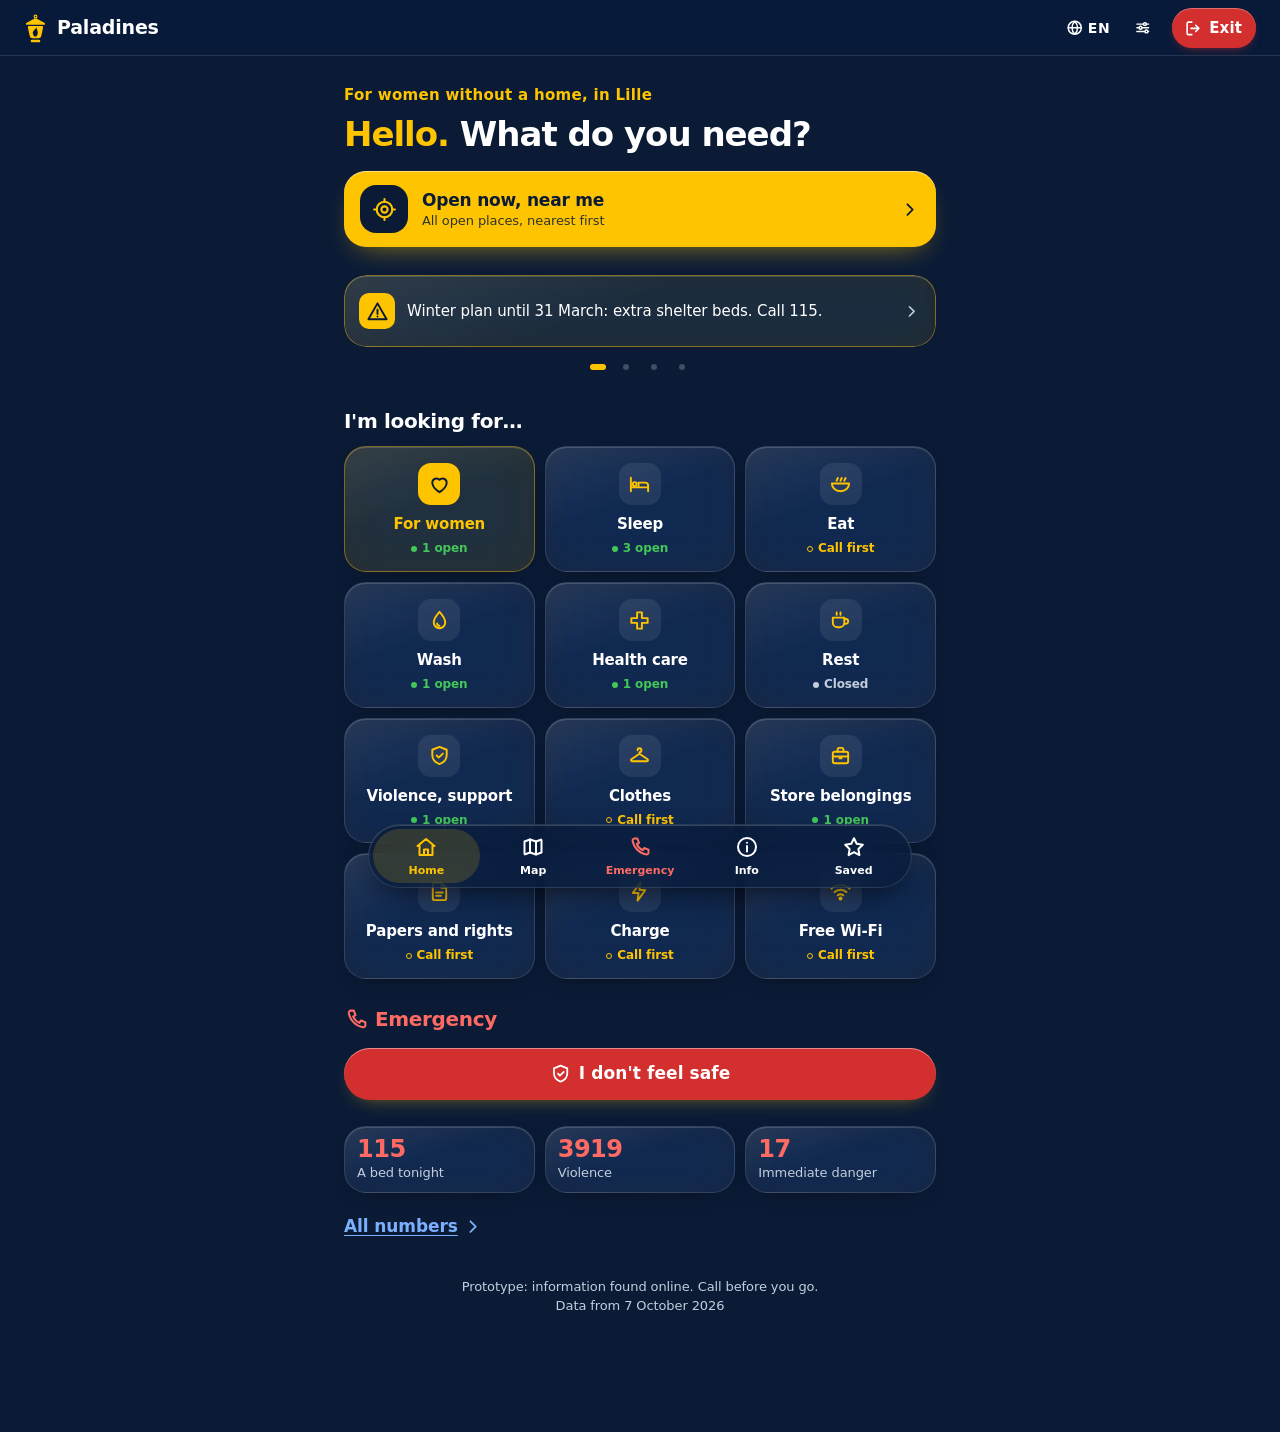
==== index.html @ 2fe562fd "v25 : Mon carnet, lecture facile, guide pour les professionnelles - #carnet (depuis « Gardés ») : re" ====
<!doctype html>
<html lang="fr" dir="ltr" data-theme="paladines">
<head>
<meta charset="utf-8">
<meta name="viewport" content="width=device-width, initial-scale=1, viewport-fit=cover">
<title>Paladines</title>
<meta name="description" content="Pour les femmes à la rue à Lille : trouver un lieu pour dormir, manger, se laver, se soigner ou être aidée.">
<meta name="referrer" content="no-referrer">
<meta name="theme-color" content="#0b1b36">
<link rel="manifest" href="manifest.webmanifest">
<link rel="icon" href="icons/icon.svg" type="image/svg+xml">
<link rel="apple-touch-icon" href="icons/icon-180.png">
<meta name="mobile-web-app-capable" content="yes">
<meta name="apple-mobile-web-app-capable" content="yes">
<meta name="apple-mobile-web-app-title" content="Paladines">
<meta name="apple-mobile-web-app-status-bar-style" content="black-translucent">
<link rel="stylesheet" href="vendor/leaflet/leaflet.css">
<link rel="stylesheet" href="css/style.css">
<link rel="stylesheet" href="css/theme.css">
<link rel="stylesheet" href="css/verre.css">
</head>
<body>

<!-- Pictogrammes (dessinés pour l'appli, trait de 2 px sur une grille de 24) -->
<svg xmlns="http://www.w3.org/2000/svg" class="sprite" aria-hidden="true">
  <defs>
    <symbol id="i-lit" viewBox="0 0 24 24"><path d="M3 5v14M3 15h18M21 19v-6a3 3 0 0 0-3-3h-7v5"/><circle cx="7" cy="11.5" r="2"/></symbol>
    <symbol id="i-bol" viewBox="0 0 24 24"><path d="M3 11h18a9 8 0 0 1-18 0Z"/><path d="M8 8c0-1.2 1.2-1.6 1.2-2.8M12 8c0-1.2 1.2-1.6 1.2-2.8M16 8c0-1.2 1.2-1.6 1.2-2.8"/></symbol>
    <symbol id="i-wc" viewBox="0 0 24 24"><path d="M7 3.5v.01M17 3.5v.01M5 8h4l-.5 7h-3zM7 15v5M15 8h4l1.5 7h-7zM16 15v5M18 15v5"/></symbol>
    <symbol id="i-goutte" viewBox="0 0 24 24"><path d="M12 3s-6 6.6-6 11a6 6 0 0 0 12 0c0-4.4-6-11-6-11Z"/><path d="M9.5 15a2.5 2.5 0 0 0 2.5 2.5"/></symbol>
    <symbol id="i-croix" viewBox="0 0 24 24"><path d="M9.5 3.5h5v6h6v5h-6v6h-5v-6h-6v-5h6Z"/></symbol>
    <symbol id="i-tasse" viewBox="0 0 24 24"><path d="M4 9h12v5a5 5 0 0 1-5 5H9a5 5 0 0 1-5-5Z"/><path d="M16 10.5h1.5a2.5 2.5 0 0 1 0 5H16M8 3.5v2.5M12 3.5v2.5"/></symbol>
    <symbol id="i-bouclier" viewBox="0 0 24 24"><path d="M12 3 4.5 6v5.5c0 4.6 3.2 7.9 7.5 9.5 4.3-1.6 7.5-4.9 7.5-9.5V6Z"/><path d="m9 12 2.2 2.2L15.5 10"/></symbol>
    <symbol id="i-cintre" viewBox="0 0 24 24"><path d="M10 6.5a2 2 0 1 1 2 2v1.6L3.6 16a1.1 1.1 0 0 0 .6 2h15.6a1.1 1.1 0 0 0 .6-2L12 10.1"/></symbol>
    <symbol id="i-sac" viewBox="0 0 24 24"><rect x="4" y="8" width="16" height="12" rx="2"/><path d="M9 8V5.5A1.5 1.5 0 0 1 10.5 4h3A1.5 1.5 0 0 1 15 5.5V8M4 13h16M11 13v2h2v-2"/></symbol>
    <symbol id="i-papier" viewBox="0 0 24 24"><path d="M14 3H6.5A1.5 1.5 0 0 0 5 4.5v15A1.5 1.5 0 0 0 6.5 21h11a1.5 1.5 0 0 0 1.5-1.5V8Z"/><path d="M14 3v5h5M8.5 13h7M8.5 16.5h5"/></symbol>
    <symbol id="i-prise" viewBox="0 0 24 24"><path d="M13 2.5 5 13.5h6l-1 8 8-11h-6Z"/></symbol>
    <symbol id="i-coeur" viewBox="0 0 24 24"><path d="M12 20s-7.5-4.6-7.5-10.2A4.3 4.3 0 0 1 12 7.2a4.3 4.3 0 0 1 7.5 2.6C19.5 15.4 12 20 12 20Z"/></symbol>
    <symbol id="i-wifi" viewBox="0 0 24 24"><path d="M2.5 9a14 14 0 0 1 19 0M5.8 12.5a9.2 9.2 0 0 1 12.4 0M9.1 16a4.5 4.5 0 0 1 5.8 0"/><circle cx="12" cy="19.2" r="1.1" fill="currentColor"/></symbol>
    <symbol id="i-tel" viewBox="0 0 24 24"><path d="M6.6 3.5h2.8l1.6 4.3-2.2 1.4a11.5 11.5 0 0 0 6 6l1.4-2.2 4.3 1.6v2.8a2 2 0 0 1-2.2 2A16.5 16.5 0 0 1 4.6 5.7a2 2 0 0 1 2-2.2Z"/></symbol>
    <symbol id="i-sms" viewBox="0 0 24 24"><path d="M4 5h16v11H10l-5 4v-4H4Z"/><path d="M8 10.5h.01M12 10.5h.01M16 10.5h.01"/></symbol>
    <symbol id="i-alerte" viewBox="0 0 24 24"><path d="M12 3.5 2.5 20h19Z"/><path d="M12 10v4.5M12 17.2h.01"/></symbol>
    <symbol id="i-info" viewBox="0 0 24 24"><circle cx="12" cy="12" r="9"/><path d="M12 11v5.5M12 7.8h.01"/></symbol>
    <symbol id="i-etoile" viewBox="0 0 24 24"><path d="m12 3.2 2.7 5.6 6.1.9-4.4 4.3 1 6.1L12 17.2l-5.4 2.9 1-6.1-4.4-4.3 6.1-.9Z"/></symbol>
    <symbol id="i-etoile-pleine" viewBox="0 0 24 24"><path fill="currentColor" d="m12 3.2 2.7 5.6 6.1.9-4.4 4.3 1 6.1L12 17.2l-5.4 2.9 1-6.1-4.4-4.3 6.1-.9Z"/></symbol>
    <symbol id="i-maison" viewBox="0 0 24 24"><path d="M3.5 11 12 4l8.5 7M5.5 9.5V20h13V9.5M10 20v-5.5h4V20"/></symbol>
    <symbol id="i-carte" viewBox="0 0 24 24"><path d="M9 4.5 3.5 6.5v13L9 17.5l6 2 5.5-2v-13L15 6.5Z"/><path d="M9 4.5v13M15 6.5v13"/></symbol>
    <symbol id="i-reglages" viewBox="0 0 24 24"><path d="M4 7h9M17 7h3M4 12h3M11 12h9M4 17h11M19 17h1"/><circle cx="15" cy="7" r="2"/><circle cx="9" cy="12" r="2"/><circle cx="17" cy="17" r="2"/></symbol>
    <symbol id="i-globe" viewBox="0 0 24 24"><circle cx="12" cy="12" r="9"/><path d="M3 12h18M12 3c2.5 2.6 3.8 5.6 3.8 9s-1.3 6.4-3.8 9c-2.5-2.6-3.8-5.6-3.8-9S9.5 5.6 12 3Z"/></symbol>
    <symbol id="i-sortie" viewBox="0 0 24 24"><path d="M10 4H5.5A1.5 1.5 0 0 0 4 5.5v13A1.5 1.5 0 0 0 5.5 20H10M15 8l4 4-4 4M19 12H9"/></symbol>
    <symbol id="i-chevron" viewBox="0 0 24 24"><path d="m9.5 6 6 6-6 6"/></symbol>
    <symbol id="i-retour" viewBox="0 0 24 24"><path d="m14.5 6-6 6 6 6"/></symbol>
    <symbol id="i-position" viewBox="0 0 24 24"><circle cx="12" cy="12" r="3"/><circle cx="12" cy="12" r="7.5"/><path d="M12 2v2.5M12 19.5V22M2 12h2.5M19.5 12H22"/></symbol>
    <symbol id="i-son" viewBox="0 0 24 24"><path d="M4 9.5h3.5L12 5.5v13l-4.5-4H4Z"/><path d="M15.5 9a4 4 0 0 1 0 6M18.5 6.5a7.5 7.5 0 0 1 0 11"/></symbol>
    <symbol id="i-partager" viewBox="0 0 24 24"><path d="M21 3 10.5 13.5M21 3l-6.5 18-4-7.5-7.5-4Z"/></symbol>
    <symbol id="i-itineraire" viewBox="0 0 24 24"><path d="M3.5 11 20.5 3.5 13 20.5l-2-7.5Z"/></symbol>
    <symbol id="i-copier" viewBox="0 0 24 24"><rect x="8.5" y="8.5" width="12" height="12" rx="1.5"/><path d="M15.5 8.5V5A1.5 1.5 0 0 0 14 3.5H5A1.5 1.5 0 0 0 3.5 5v9A1.5 1.5 0 0 0 5 15.5h3.5"/></symbol>
    <symbol id="i-drapeau" viewBox="0 0 24 24"><path d="M5 21V4M5 4.5h12l-2.5 4 2.5 4H5"/></symbol>
    <symbol id="i-check" viewBox="0 0 24 24"><path d="m5 12.5 4.5 4.5L19 7.5"/></symbol>
    <symbol id="i-horloge" viewBox="0 0 24 24"><circle cx="12" cy="12" r="9"/><path d="M12 7v5l3.5 2"/></symbol>
    <symbol id="i-installer" viewBox="0 0 24 24"><rect x="6.5" y="2.5" width="11" height="19" rx="2"/><path d="M12 7v7M9 11l3 3 3-3M10.5 18.5h3"/></symbol>
    <symbol id="i-pied" viewBox="0 0 24 24"><circle cx="13.5" cy="4.5" r="1.8"/><path d="M12.5 8.5 11 14.5l-2.5 6.5M11 14.5l3 3v3.5M12.5 8.5l3.5 3.5M12.5 8.5l-3.5 2.5-1 3"/></symbol>
    <symbol id="i-qr" viewBox="0 0 24 24"><rect x="3.5" y="3.5" width="7" height="7" rx="1"/><rect x="13.5" y="3.5" width="7" height="7" rx="1"/><rect x="3.5" y="13.5" width="7" height="7" rx="1"/><path d="M13.5 13.5h3v3h-3ZM17.5 17.5h3v3h-3ZM13.5 20.5h.5M20.5 13.5h.5"/></symbol>
  </defs>
</svg>

<a class="sauter" href="#accueil" data-action="sauter" data-t="allerContenu">Aller au contenu</a>

<header class="entete">
  <a class="marque" href="#accueil">
    <svg class="marque-logo" viewBox="8 2 48 60" aria-hidden="true">
      <path class="logo-lanterne" fill-rule="evenodd" d="M28 7A4 4 0 1 1 36 7A4 4 0 1 1 28 7ZM30.4 7A1.6 1.6 0 1 0 33.6 7A1.6 1.6 0 1 0 30.4 7ZM13.4 24A1.4 1.4 0 0 1 12 22.6L12 21.94A1.6 1.6 0 0 1 12.82 20.54L30.05 10.89A4 4 0 0 1 33.95 10.89L51.18 20.54A1.6 1.6 0 0 1 52 21.94L52 22.6A1.4 1.4 0 0 1 50.6 24ZM16.15 30.03A2.5 2.5 0 0 1 18.6 27L45.4 27A2.5 2.5 0 0 1 47.85 30.03L44.02 47.77A6 6 0 0 1 38.16 52.5L25.84 52.5A6 6 0 0 1 19.98 47.77ZM22 58A2.5 2.5 0 0 1 24.5 55.5L39.5 55.5A2.5 2.5 0 0 1 42 58A2.5 2.5 0 0 1 39.5 60.5L24.5 60.5A2.5 2.5 0 0 1 22 58ZM33.88 29.64C34.26 33.44 36.77 36.1 36.77 41.04C36.77 45.75 34.34 49.02 31.6 49.02C28.86 49.02 26.43 45.75 26.43 41.04C26.43 38 28.56 36.1 30.46 34.2C31.98 32.68 33.27 31.54 33.88 29.64Z"/>
    </svg>
    <span class="marque-nom">Paladines</span>
  </a>
  <div class="entete-actions">
    <div class="langue-boite">
      <button type="button" id="btn-langue" class="btn-entete" aria-haspopup="true" aria-expanded="false" aria-controls="menu-langue" data-t-label="langue">
        <svg class="ic" aria-hidden="true"><use href="#i-globe"></use></svg><span id="code-langue">FR</span>
      </button>
      <div id="menu-langue" class="menu-langue" role="menu" hidden>
        <button type="button" role="menuitemradio" lang="fr" data-action="langue" data-valeur="fr" aria-checked="false">Français</button>
        <button type="button" role="menuitemradio" lang="en" data-action="langue" data-valeur="en" aria-checked="false">English</button>
        <button type="button" role="menuitemradio" lang="ar" dir="rtl" data-action="langue" data-valeur="ar" aria-checked="false">العربية</button>
      </div>
    </div>
    <a href="#reglages" class="btn-entete btn-entete--icone" data-t-label="reglages"><svg class="ic" aria-hidden="true"><use href="#i-reglages"></use></svg></a>
    <button type="button" id="btn-quitter" class="btn-quitter" data-t-label="quitterAide">
      <svg class="ic" aria-hidden="true"><use href="#i-sortie"></use></svg><span data-t="quitter">Quitter</span>
    </button>
  </div>
</header>

<p id="bandeau-horsligne" class="bandeau-horsligne" role="status" hidden data-t="horsLigne">Hors connexion</p>

<main id="vue" class="vue" tabindex="-1"></main>

<section id="vue-carte" class="vue-carte" hidden>
  <h1 class="visuellement-cache" data-t="navCarte">Carte</h1>
  <div id="barre-carte" class="barre-carte"></div>
  <div id="carte" class="carte"></div>
  <button type="button" id="btn-localiser" class="btn-localiser" data-action="localiser"><svg class="ic" aria-hidden="true"><use href="#i-position"></use></svg></button>
  <button type="button" id="btn-tel-carte" class="btn-tel-carte" data-action="tel-carte" aria-expanded="false" aria-controls="carte-tel" hidden><svg class="ic" aria-hidden="true"><use href="#i-tel"></use></svg><span></span></button>
  <div id="carte-tel" class="carte-tel" hidden></div>
  <p class="carte-msg" role="status" data-action="masquer-msg-carte" hidden></p>
  <div id="carte-fiche" class="carte-fiche" role="region" aria-live="polite" hidden></div>
  <div id="guide-haut" class="guide-haut" role="status" aria-live="polite" hidden></div>
  <div id="guide-bas" class="guide-bas" hidden></div>
</section>

<button type="button" id="btn-lire-page" class="btn-lire-page" data-action="lire-page" data-libelle="lirePage" aria-pressed="false" hidden><svg class="ic" aria-hidden="true"><use href="#i-son"></use></svg><span></span></button>

<nav class="onglets" aria-label="Menu">
  <a href="#accueil" data-onglet="accueil"><svg class="ic" aria-hidden="true"><use href="#i-maison"></use></svg><span data-t="navAccueil">Accueil</span></a>
  <a href="#carte" data-onglet="carte"><svg class="ic" aria-hidden="true"><use href="#i-carte"></use></svg><span data-t="navCarte">Carte</span></a>
  <a href="#urgences" data-onglet="urgences" class="onglet-urg"><svg class="ic" aria-hidden="true"><use href="#i-tel"></use></svg><span data-t="navUrgences">Urgences</span></a>
  <a href="#infos" data-onglet="infos"><svg class="ic" aria-hidden="true"><use href="#i-info"></use></svg><span data-t="navInfos">Infos</span></a>
  <a href="#favoris" data-onglet="favoris"><svg class="ic" aria-hidden="true"><use href="#i-etoile"></use></svg><span data-t="navFavoris">Gardés</span></a>
</nav>

<noscript><p class="noscript">Cette page a besoin de JavaScript. En cas d'urgence : 115 (dormir ce soir), 3919 (violences), 17 (police), 112.</p></noscript>

<script src="vendor/leaflet/leaflet.js"></script>
<script src="js/chemins.js"></script>
<script src="data/lieux.js"></script>
<script src="data/coordonnees.js"></script>
<script src="data/equipements.js"></script>
<script src="js/i18n.js"></script>
<script src="js/app.js"></script>
</body>
</html>
---- vendor/leaflet/leaflet.css ----
/* required styles */

.leaflet-pane,
.leaflet-tile,
.leaflet-marker-icon,
.leaflet-marker-shadow,
.leaflet-tile-container,
.leaflet-pane > svg,
.leaflet-pane > canvas,
.leaflet-zoom-box,
.leaflet-image-layer,
.leaflet-layer {
	position: absolute;
	left: 0;
	top: 0;
	}
.leaflet-container {
	overflow: hidden;
	}
.leaflet-tile,
.leaflet-marker-icon,
.leaflet-marker-shadow {
	-webkit-user-select: none;
	   -moz-user-select: none;
	        user-select: none;
	  -webkit-user-drag: none;
	}
/* Prevents IE11 from highlighting tiles in blue */
.leaflet-tile::selection {
	background: transparent;
}
/* Safari renders non-retina tile on retina better with this, but Chrome is worse */
.leaflet-safari .leaflet-tile {
	image-rendering: -webkit-optimize-contrast;
	}
/* hack that prevents hw layers "stretching" when loading new tiles */
.leaflet-safari .leaflet-tile-container {
	width: 1600px;
	height: 1600px;
	-webkit-transform-origin: 0 0;
	}
.leaflet-marker-icon,
.leaflet-marker-shadow {
	display: block;
	}
/* .leaflet-container svg: reset svg max-width decleration shipped in Joomla! (joomla.org) 3.x */
/* .leaflet-container img: map is broken in FF if you have max-width: 100% on tiles */
.leaflet-container .leaflet-overlay-pane svg {
	max-width: none !important;
	max-height: none !important;
	}
.leaflet-container .leaflet-marker-pane img,
.leaflet-container .leaflet-shadow-pane img,
.leaflet-container .leaflet-tile-pane img,
.leaflet-container img.leaflet-image-layer,
.leaflet-container .leaflet-tile {
	max-width: none !important;
	max-height: none !important;
	width: auto;
	padding: 0;
	}

.leaflet-container img.leaflet-tile {
	/* See: https://bugs.chromium.org/p/chromium/issues/detail?id=600120 */
	mix-blend-mode: plus-lighter;
}

.leaflet-container.leaflet-touch-zoom {
	-ms-touch-action: pan-x pan-y;
	touch-action: pan-x pan-y;
	}
.leaflet-container.leaflet-touch-drag {
	-ms-touch-action: pinch-zoom;
	/* Fallback for FF which doesn't support pinch-zoom */
	touch-action: none;
	touch-action: pinch-zoom;
}
.leaflet-container.leaflet-touch-drag.leaflet-touch-zoom {
	-ms-touch-action: none;
	touch-action: none;
}
.leaflet-container {
	-webkit-tap-highlight-color: transparent;
}
.leaflet-container a {
	-webkit-tap-highlight-color: rgba(51, 181, 229, 0.4);
}
.leaflet-tile {
	filter: inherit;
	visibility: hidden;
	}
.leaflet-tile-loaded {
	visibility: inherit;
	}
.leaflet-zoom-box {
	width: 0;
	height: 0;
	-moz-box-sizing: border-box;
	     box-sizing: border-box;
	z-index: 800;
	}
/* workaround for https://bugzilla.mozilla.org/show_bug.cgi?id=888319 */
.leaflet-overlay-pane svg {
	-moz-user-select: none;
	}

.leaflet-pane         { z-index: 400; }

.leaflet-tile-pane    { z-index: 200; }
.leaflet-overlay-pane { z-index: 400; }
.leaflet-shadow-pane  { z-index: 500; }
.leaflet-marker-pane  { z-index: 600; }
.leaflet-tooltip-pane   { z-index: 650; }
.leaflet-popup-pane   { z-index: 700; }

.leaflet-map-pane canvas { z-index: 100; }
.leaflet-map-pane svg    { z-index: 200; }

.leaflet-vml-shape {
	width: 1px;
	height: 1px;
	}
.lvml {
	behavior: url(#default#VML);
	display: inline-block;
	position: absolute;
	}


/* control positioning */

.leaflet-control {
	position: relative;
	z-index: 800;
	pointer-events: visiblePainted; /* IE 9-10 doesn't have auto */
	pointer-events: auto;
	}
.leaflet-top,
.leaflet-bottom {
	position: absolute;
	z-index: 1000;
	pointer-events: none;
	}
.leaflet-top {
	top: 0;
	}
.leaflet-right {
	right: 0;
	}
.leaflet-bottom {
	bottom: 0;
	}
.leaflet-left {
	left: 0;
	}
.leaflet-control {
	float: left;
	clear: both;
	}
.leaflet-right .leaflet-control {
	float: right;
	}
.leaflet-top .leaflet-control {
	margin-top: 10px;
	}
.leaflet-bottom .leaflet-control {
	margin-bottom: 10px;
	}
.leaflet-left .leaflet-control {
	margin-left: 10px;
	}
.leaflet-right .leaflet-control {
	margin-right: 10px;
	}


/* zoom and fade animations */

.leaflet-fade-anim .leaflet-popup {
	opacity: 0;
	-webkit-transition: opacity 0.2s linear;
	   -moz-transition: opacity 0.2s linear;
	        transition: opacity 0.2s linear;
	}
.leaflet-fade-anim .leaflet-map-pane .leaflet-popup {
	opacity: 1;
	}
.leaflet-zoom-animated {
	-webkit-transform-origin: 0 0;
	    -ms-transform-origin: 0 0;
	        transform-origin: 0 0;
	}
svg.leaflet-zoom-animated {
	will-change: transform;
}

.leaflet-zoom-anim .leaflet-zoom-animated {
	-webkit-transition: -webkit-transform 0.25s cubic-bezier(0,0,0.25,1);
	   -moz-transition:    -moz-transform 0.25s cubic-bezier(0,0,0.25,1);
	        transition:         transform 0.25s cubic-bezier(0,0,0.25,1);
	}
.leaflet-zoom-anim .leaflet-tile,
.leaflet-pan-anim .leaflet-tile {
	-webkit-transition: none;
	   -moz-transition: none;
	        transition: none;
	}

.leaflet-zoom-anim .leaflet-zoom-hide {
	visibility: hidden;
	}


/* cursors */

.leaflet-interactive {
	cursor: pointer;
	}
.leaflet-grab {
	cursor: -webkit-grab;
	cursor:    -moz-grab;
	cursor:         grab;
	}
.leaflet-crosshair,
.leaflet-crosshair .leaflet-interactive {
	cursor: crosshair;
	}
.leaflet-popup-pane,
.leaflet-control {
	cursor: auto;
	}
.leaflet-dragging .leaflet-grab,
.leaflet-dragging .leaflet-grab .leaflet-interactive,
.leaflet-dragging .leaflet-marker-draggable {
	cursor: move;
	cursor: -webkit-grabbing;
	cursor:    -moz-grabbing;
	cursor:         grabbing;
	}

/* marker & overlays interactivity */
.leaflet-marker-icon,
.leaflet-marker-shadow,
.leaflet-image-layer,
.leaflet-pane > svg path,
.leaflet-tile-container {
	pointer-events: none;
	}

.leaflet-marker-icon.leaflet-interactive,
.leaflet-image-layer.leaflet-interactive,
.leaflet-pane > svg path.leaflet-interactive,
svg.leaflet-image-layer.leaflet-interactive path {
	pointer-events: visiblePainted; /* IE 9-10 doesn't have auto */
	pointer-events: auto;
	}

/* visual tweaks */

.leaflet-container {
	background: #ddd;
	outline-offset: 1px;
	}
.leaflet-container a {
	color: #0078A8;
	}
.leaflet-zoom-box {
	border: 2px dotted #38f;
	background: rgba(255,255,255,0.5);
	}


/* general typography */
.leaflet-container {
	font-family: "Helvetica Neue", Arial, Helvetica, sans-serif;
	font-size: 12px;
	font-size: 0.75rem;
	line-height: 1.5;
	}


/* general toolbar styles */

.leaflet-bar {
	box-shadow: 0 1px 5px rgba(0,0,0,0.65);
	border-radius: 4px;
	}
.leaflet-bar a {
	background-color: #fff;
	border-bottom: 1px solid #ccc;
	width: 26px;
	height: 26px;
	line-height: 26px;
	display: block;
	text-align: center;
	text-decoration: none;
	color: black;
	}
.leaflet-bar a,
.leaflet-control-layers-toggle {
	background-position: 50% 50%;
	background-repeat: no-repeat;
	display: block;
	}
.leaflet-bar a:hover,
.leaflet-bar a:focus {
	background-color: #f4f4f4;
	}
.leaflet-bar a:first-child {
	border-top-left-radius: 4px;
	border-top-right-radius: 4px;
	}
.leaflet-bar a:last-child {
	border-bottom-left-radius: 4px;
	border-bottom-right-radius: 4px;
	border-bottom: none;
	}
.leaflet-bar a.leaflet-disabled {
	cursor: default;
	background-color: #f4f4f4;
	color: #bbb;
	}

.leaflet-touch .leaflet-bar a {
	width: 30px;
	height: 30px;
	line-height: 30px;
	}
.leaflet-touch .leaflet-bar a:first-child {
	border-top-left-radius: 2px;
	border-top-right-radius: 2px;
	}
.leaflet-touch .leaflet-bar a:last-child {
	border-bottom-left-radius: 2px;
	border-bottom-right-radius: 2px;
	}

/* zoom control */

.leaflet-control-zoom-in,
.leaflet-control-zoom-out {
	font: bold 18px 'Lucida Console', Monaco, monospace;
	text-indent: 1px;
	}

.leaflet-touch .leaflet-control-zoom-in, .leaflet-touch .leaflet-control-zoom-out  {
	font-size: 22px;
	}


/* layers control */

.leaflet-control-layers {
	box-shadow: 0 1px 5px rgba(0,0,0,0.4);
	background: #fff;
	border-radius: 5px;
	}
.leaflet-control-layers-toggle {
	background-image: url(images/layers.png);
	width: 36px;
	height: 36px;
	}
.leaflet-retina .leaflet-control-layers-toggle {
	background-image: url(images/layers-2x.png);
	background-size: 26px 26px;
	}
.leaflet-touch .leaflet-control-layers-toggle {
	width: 44px;
	height: 44px;
	}
.leaflet-control-layers .leaflet-control-layers-list,
.leaflet-control-layers-expanded .leaflet-control-layers-toggle {
	display: none;
	}
.leaflet-control-layers-expanded .leaflet-control-layers-list {
	display: block;
	position: relative;
	}
.leaflet-control-layers-expanded {
	padding: 6px 10px 6px 6px;
	color: #333;
	background: #fff;
	}
.leaflet-control-layers-scrollbar {
	overflow-y: scroll;
	overflow-x: hidden;
	padding-right: 5px;
	}
.leaflet-control-layers-selector {
	margin-top: 2px;
	position: relative;
	top: 1px;
	}
.leaflet-control-layers label {
	display: block;
	font-size: 13px;
	font-size: 1.08333em;
	}
.leaflet-control-layers-separator {
	height: 0;
	border-top: 1px solid #ddd;
	margin: 5px -10px 5px -6px;
	}

/* Default icon URLs */
.leaflet-default-icon-path { /* used only in path-guessing heuristic, see L.Icon.Default */
	background-image: url(images/marker-icon.png);
	}


/* attribution and scale controls */

.leaflet-container .leaflet-control-attribution {
	background: #fff;
	background: rgba(255, 255, 255, 0.8);
	margin: 0;
	}
.leaflet-control-attribution,
.leaflet-control-scale-line {
	padding: 0 5px;
	color: #333;
	line-height: 1.4;
	}
.leaflet-control-attribution a {
	text-decoration: none;
	}
.leaflet-control-attribution a:hover,
.leaflet-control-attribution a:focus {
	text-decoration: underline;
	}
.leaflet-attribution-flag {
	display: inline !important;
	vertical-align: baseline !important;
	width: 1em;
	height: 0.6669em;
	}
.leaflet-left .leaflet-control-scale {
	margin-left: 5px;
	}
.leaflet-bottom .leaflet-control-scale {
	margin-bottom: 5px;
	}
.leaflet-control-scale-line {
	border: 2px solid #777;
	border-top: none;
	line-height: 1.1;
	padding: 2px 5px 1px;
	white-space: nowrap;
	-moz-box-sizing: border-box;
	     box-sizing: border-box;
	background: rgba(255, 255, 255, 0.8);
	text-shadow: 1px 1px #fff;
	}
.leaflet-control-scale-line:not(:first-child) {
	border-top: 2px solid #777;
	border-bottom: none;
	margin-top: -2px;
	}
.leaflet-control-scale-line:not(:first-child):not(:last-child) {
	border-bottom: 2px solid #777;
	}

.leaflet-touch .leaflet-control-attribution,
.leaflet-touch .leaflet-control-layers,
.leaflet-touch .leaflet-bar {
	box-shadow: none;
	}
.leaflet-touch .leaflet-control-layers,
.leaflet-touch .leaflet-bar {
	border: 2px solid rgba(0,0,0,0.2);
	background-clip: padding-box;
	}


/* popup */

.leaflet-popup {
	position: absolute;
	text-align: center;
	margin-bottom: 20px;
	}
.leaflet-popup-content-wrapper {
	padding: 1px;
	text-align: left;
	border-radius: 12px;
	}
.leaflet-popup-content {
	margin: 13px 24px 13px 20px;
	line-height: 1.3;
	font-size: 13px;
	font-size: 1.08333em;
	min-height: 1px;
	}
.leaflet-popup-content p {
	margin: 17px 0;
	margin: 1.3em 0;
	}
.leaflet-popup-tip-container {
	width: 40px;
	height: 20px;
	position: absolute;
	left: 50%;
	margin-top: -1px;
	margin-left: -20px;
	overflow: hidden;
	pointer-events: none;
	}
.leaflet-popup-tip {
	width: 17px;
	height: 17px;
	padding: 1px;

	margin: -10px auto 0;
	pointer-events: auto;

	-webkit-transform: rotate(45deg);
	   -moz-transform: rotate(45deg);
	    -ms-transform: rotate(45deg);
	        transform: rotate(45deg);
	}
.leaflet-popup-content-wrapper,
.leaflet-popup-tip {
	background: white;
	color: #333;
	box-shadow: 0 3px 14px rgba(0,0,0,0.4);
	}
.leaflet-container a.leaflet-popup-close-button {
	position: absolute;
	top: 0;
	right: 0;
	border: none;
	text-align: center;
	width: 24px;
	height: 24px;
	font: 16px/24px Tahoma, Verdana, sans-serif;
	color: #757575;
	text-decoration: none;
	background: transparent;
	}
.leaflet-container a.leaflet-popup-close-button:hover,
.leaflet-container a.leaflet-popup-close-button:focus {
	color: #585858;
	}
.leaflet-popup-scrolled {
	overflow: auto;
	}

.leaflet-oldie .leaflet-popup-content-wrapper {
	-ms-zoom: 1;
	}
.leaflet-oldie .leaflet-popup-tip {
	width: 24px;
	margin: 0 auto;

	-ms-filter: "progid:DXImageTransform.Microsoft.Matrix(M11=0.70710678, M12=0.70710678, M21=-0.70710678, M22=0.70710678)";
	filter: progid:DXImageTransform.Microsoft.Matrix(M11=0.70710678, M12=0.70710678, M21=-0.70710678, M22=0.70710678);
	}

.leaflet-oldie .leaflet-control-zoom,
.leaflet-oldie .leaflet-control-layers,
.leaflet-oldie .leaflet-popup-content-wrapper,
.leaflet-oldie .leaflet-popup-tip {
	border: 1px solid #999;
	}


/* div icon */

.leaflet-div-icon {
	background: #fff;
	border: 1px solid #666;
	}


/* Tooltip */
/* Base styles for the element that has a tooltip */
.leaflet-tooltip {
	position: absolute;
	padding: 6px;
	background-color: #fff;
	border: 1px solid #fff;
	border-radius: 3px;
	color: #222;
	white-space: nowrap;
	-webkit-user-select: none;
	-moz-user-select: none;
	-ms-user-select: none;
	user-select: none;
	pointer-events: none;
	box-shadow: 0 1px 3px rgba(0,0,0,0.4);
	}
.leaflet-tooltip.leaflet-interactive {
	cursor: pointer;
	pointer-events: auto;
	}
.leaflet-tooltip-top:before,
.leaflet-tooltip-bottom:before,
.leaflet-tooltip-left:before,
.leaflet-tooltip-right:before {
	position: absolute;
	pointer-events: none;
	border: 6px solid transparent;
	background: transparent;
	content: "";
	}

/* Directions */

.leaflet-tooltip-bottom {
	margin-top: 6px;
}
.leaflet-tooltip-top {
	margin-top: -6px;
}
.leaflet-tooltip-bottom:before,
.leaflet-tooltip-top:before {
	left: 50%;
	margin-left: -6px;
	}
.leaflet-tooltip-top:before {
	bottom: 0;
	margin-bottom: -12px;
	border-top-color: #fff;
	}
.leaflet-tooltip-bottom:before {
	top: 0;
	margin-top: -12px;
	margin-left: -6px;
	border-bottom-color: #fff;
	}
.leaflet-tooltip-left {
	margin-left: -6px;
}
.leaflet-tooltip-right {
	margin-left: 6px;
}
.leaflet-tooltip-left:before,
.leaflet-tooltip-right:before {
	top: 50%;
	margin-top: -6px;
	}
.leaflet-tooltip-left:before {
	right: 0;
	margin-right: -12px;
	border-left-color: #fff;
	}
.leaflet-tooltip-right:before {
	left: 0;
	margin-left: -12px;
	border-right-color: #fff;
	}

/* Printing */

@media print {
	/* Prevent printers from removing background-images of controls. */
	.leaflet-control {
		-webkit-print-color-adjust: exact;
		print-color-adjust: exact;
		}
	}
---- css/style.css ----
/* Paladines — feuille de style
 * Mise en page : une colonne de 40rem au plus, en-tête couleur nuit, une seule « lampe »
 * chaude (le bouton « Ouvert maintenant, près de moi »), onglets fixés en bas, cibles de 48 px.
 */

@font-face {
  font-family: "Atkinson Hyperlegible";
  src: url("../fonts/atkinson-400.woff2") format("woff2");
  font-weight: 400;
  font-display: swap;
}
@font-face {
  font-family: "Atkinson Hyperlegible";
  src: url("../fonts/atkinson-700.woff2") format("woff2");
  font-weight: 700;
  font-display: swap;
}
@font-face {
  font-family: "Bricolage Grotesque";
  src: url("../fonts/bricolage-var.woff2") format("woff2");
  font-weight: 200 800;
  font-display: swap;
}

:root {
  --nuit: #14233a;
  --nuit-2: #1f3354;
  --papier: #f1f3f6;
  --surface: #ffffff;
  --encre: #14233a;
  --encre-douce: #546175;
  --trait: #d7dde6;
  --lampe: #f4b63f;
  --lampe-encre: #1d1606;
  --lien: #24528f;
  --focus: #1d5fd0;
  --sur-nuit: #f1f3f6;
  --sur-nuit-doux: #a9b5c7;
  --quitter: #d4382c;
  --ok: #146c45;
  --ok-fond: #e1f2e8;
  --bientot: #8a5200;
  --bientot-fond: #fdefd6;
  --ferme: #5f6878;
  --ferme-fond: #eaedf2;
  --urgent: #b42318;
  --urgent-fond: #fcebe9;
  --femmes: #7b2f86;
  --femmes-fond: #f7edf8;
  --femmes-trait: #e6cdea;
  --femmes-encre: #ffffff;

  --f-titre: "Bricolage Grotesque", "Atkinson Hyperlegible", system-ui, sans-serif;
  --f-texte: "Atkinson Hyperlegible", system-ui, -apple-system, "Segoe UI", Roboto, "Noto Sans", "Noto Sans Arabic", "Geeza Pro", sans-serif;

  --r: 12px;
  --h-entete: 56px;
  --h-onglets: 64px;
  --gouttiere: 16px;
  color-scheme: light;
}

@media (prefers-color-scheme: dark) {
  :root:not([data-theme="light"]) {
    --femmes: #e7b9ef;
    --femmes-fond: #2b1d33;
    --femmes-trait: #4a3354;
    --femmes-encre: #1f1024;
    --nuit: #0a1220;
    --nuit-2: #18263f;
    --papier: #0f1a2b;
    --surface: #17253a;
    --encre: #e8edf4;
    --encre-douce: #a2afc2;
    --trait: #2b3c57;
    --lampe: #f6c35a;
    --lampe-encre: #1d1606;
    --lien: #9dc1ff;
    --focus: #f6c35a;
    --sur-nuit: #e8edf4;
    --sur-nuit-doux: #94a2b8;
    --quitter: #e5483c;
    --ok: #63d49c;
    --ok-fond: #113526;
    --bientot: #f3c063;
    --bientot-fond: #3a2b0f;
    --ferme: #a6b0c0;
    --ferme-fond: #22314a;
    --urgent: #ff8f84;
    --urgent-fond: #3b1c1d;
    color-scheme: dark;
  }
}
:root[data-theme="dark"] {
  --femmes: #e7b9ef;
  --femmes-fond: #2b1d33;
  --femmes-trait: #4a3354;
  --femmes-encre: #1f1024;
  --nuit: #0a1220;
  --nuit-2: #18263f;
  --papier: #0f1a2b;
  --surface: #17253a;
  --encre: #e8edf4;
  --encre-douce: #a2afc2;
  --trait: #2b3c57;
  --lampe: #f6c35a;
  --lampe-encre: #1d1606;
  --lien: #9dc1ff;
  --focus: #f6c35a;
  --sur-nuit: #e8edf4;
  --sur-nuit-doux: #94a2b8;
  --quitter: #e5483c;
  --ok: #63d49c;
  --ok-fond: #113526;
  --bientot: #f3c063;
  --bientot-fond: #3a2b0f;
  --ferme: #a6b0c0;
  --ferme-fond: #22314a;
  --urgent: #ff8f84;
  --urgent-fond: #3b1c1d;
  color-scheme: dark;
}

/* ---------- Base ---------- */
*,
*::before,
*::after {
  box-sizing: border-box;
}
html {
  -webkit-text-size-adjust: 100%;
  text-size-adjust: 100%;
}
body {
  margin: 0;
  background: var(--papier);
  color: var(--encre);
  font-family: var(--f-texte);
  font-size: 1.0625rem;
  line-height: 1.5;
  overflow-x: hidden;
}
h1,
h2,
h3 {
  font-family: var(--f-titre);
  line-height: 1.15;
  text-wrap: balance;
  margin: 0;
}
h1 {
  font-size: 1.75rem;
  font-weight: 800;
  letter-spacing: -0.01em;
}
h2 {
  font-size: 1.1875rem;
  font-weight: 700;
}
p {
  margin: 0;
}
a {
  color: var(--lien);
}
button {
  font: inherit;
  color: inherit;
}
img,
svg {
  max-width: 100%;
}
[hidden] {
  display: none !important;
}
:focus-visible {
  outline: 3px solid var(--focus);
  outline-offset: 2px;
  border-radius: 4px;
}
.sprite {
  position: absolute;
  width: 0;
  height: 0;
  overflow: hidden;
}
.ic {
  width: 1.25em;
  height: 1.25em;
  flex: none;
  fill: none;
  stroke: currentColor;
  stroke-width: 2;
  stroke-linecap: round;
  stroke-linejoin: round;
  vertical-align: -0.25em;
}
[dir="rtl"] .chevron,
[dir="rtl"] .retour .ic {
  transform: scaleX(-1);
}
.visuellement-cache {
  position: absolute;
  width: 1px;
  height: 1px;
  overflow: hidden;
  clip: rect(0 0 0 0);
  white-space: nowrap;
}
.sauter {
  position: absolute;
  inset-inline-start: 8px;
  top: -100px;
  z-index: 50;
  padding: 10px 14px;
  background: var(--lampe);
  color: var(--lampe-encre);
  font-weight: 700;
  border-radius: 8px;
}
.sauter:focus {
  top: 8px;
}

/* ---------- En-tête ---------- */
.entete {
  position: sticky;
  top: 0;
  z-index: 20;
  display: flex;
  align-items: center;
  justify-content: space-between;
  gap: 8px;
  min-height: calc(var(--h-entete) + env(safe-area-inset-top, 0px));
  padding: env(safe-area-inset-top, 0px) var(--gouttiere) 0;
  background: var(--nuit);
  color: var(--sur-nuit);
}
.entete :focus-visible {
  outline-color: var(--lampe);
}
.marque {
  display: flex;
  align-items: center;
  gap: 8px;
  color: inherit;
  text-decoration: none;
  min-height: 48px;
}
.marque-logo {
  width: 24px;
  height: 30px;
}
.logo-lanterne {
  fill: var(--lampe);
}
.marque-nom {
  font-family: var(--f-titre);
  font-weight: 800;
  font-size: 1.25rem;
  letter-spacing: 0.01em;
}
.entete-actions {
  display: flex;
  align-items: center;
  gap: 4px;
}
.btn-entete {
  display: inline-flex;
  align-items: center;
  justify-content: center;
  gap: 4px;
  min-width: 44px;
  min-height: 44px;
  padding: 0 8px;
  border: 0;
  border-radius: 10px;
  background: transparent;
  color: var(--sur-nuit);
  font-size: 0.875rem;
  font-weight: 700;
  letter-spacing: 0.04em;
  cursor: pointer;
}
.btn-entete:hover {
  background: var(--nuit-2);
}
.btn-quitter {
  display: inline-flex;
  align-items: center;
  gap: 6px;
  min-height: 40px;
  margin-inline-start: 4px;
  padding: 0 12px;
  border: 0;
  border-radius: 999px;
  background: var(--quitter);
  color: #fff;
  font-weight: 700;
  font-size: 0.9375rem;
  cursor: pointer;
}
.btn-quitter:hover {
  filter: brightness(1.08);
}
.langue-boite {
  position: relative;
}
.menu-langue {
  position: absolute;
  inset-inline-end: 0;
  top: calc(100% + 6px);
  min-width: 170px;
  padding: 6px;
  background: var(--surface);
  color: var(--encre);
  border: 1px solid var(--trait);
  border-radius: var(--r);
  box-shadow: 0 10px 30px rgb(10 18 32 / 0.25);
  display: grid;
  gap: 2px;
}
.menu-langue button {
  min-height: 48px;
  padding: 0 12px;
  border: 0;
  border-radius: 8px;
  background: transparent;
  text-align: start;
  font-size: 1.0625rem;
  cursor: pointer;
}
.menu-langue button:hover,
.menu-langue button[aria-checked="true"] {
  background: var(--papier);
  font-weight: 700;
}
.bandeau-horsligne {
  margin: 0;
  padding: 8px var(--gouttiere);
  background: var(--bientot-fond);
  color: var(--bientot);
  font-size: 0.9375rem;
  text-align: center;
}

/* ---------- Zone principale ---------- */
.vue {
  max-width: 40rem;
  margin-inline: auto;
  padding-inline: var(--gouttiere);
  padding-block: 16px calc(var(--h-onglets) + 40px + env(safe-area-inset-bottom, 0px));
  display: flex;
  flex-direction: column;
  gap: 20px;
  outline: none;
}
.vue > * {
  min-width: 0;
}

/* Accueil : le panneau nuit et sa lampe */
.hero {
  margin: -16px calc(var(--gouttiere) * -1) 0;
  padding: 20px var(--gouttiere) 24px;
  background: var(--nuit);
  color: var(--sur-nuit);
  border-radius: 0 0 24px 24px;
  display: flex;
  flex-direction: column;
  gap: 16px;
}
.proto {
  align-self: flex-start;
  padding: 3px 10px;
  border: 1px dashed var(--sur-nuit-doux);
  border-radius: 999px;
  color: var(--sur-nuit-doux);
  font-size: 0.8125rem;
}
.hero-titre {
  font-size: 2.125rem;
  font-weight: 800;
  line-height: 1.08;
}
.hero-titre span {
  color: var(--lampe);
}
.cta-proche {
  display: flex;
  align-items: center;
  gap: 14px;
  padding: 16px;
  border-radius: 16px;
  background: var(--lampe);
  color: var(--lampe-encre);
  text-decoration: none;
  box-shadow: 0 0 0 6px rgb(244 182 63 / 0.16), 0 12px 36px rgb(244 182 63 / 0.28);
  animation: allumage 1.4s ease-out both;
}
.cta-proche:focus-visible {
  outline-color: var(--sur-nuit);
}
.cta-ic {
  display: grid;
  place-items: center;
  width: 44px;
  height: 44px;
  border-radius: 50%;
  background: rgb(29 22 6 / 0.1);
  font-size: 1.25rem;
}
.cta-txt {
  flex: 1;
  min-width: 0;
  display: flex;
  flex-direction: column;
}
.cta-txt strong {
  font-family: var(--f-titre);
  font-size: 1.25rem;
  font-weight: 800;
  line-height: 1.2;
}
.cta-txt small {
  font-size: 0.875rem;
}
@keyframes allumage {
  from {
    box-shadow: 0 0 0 0 rgb(244 182 63 / 0), 0 0 0 rgb(244 182 63 / 0);
  }
}

.alerte {
  display: flex;
  gap: 10px;
  align-items: flex-start;
  padding: 12px 14px;
  border-radius: var(--r);
  background: var(--bientot-fond);
  color: var(--encre);
  font-size: 0.9375rem;
}
.alerte .ic {
  color: var(--bientot);
  margin-top: 2px;
}

.bloc {
  display: flex;
  flex-direction: column;
  gap: 12px;
}
.titre-bloc {
  font-size: 0.875rem;
  font-family: var(--f-texte);
  font-weight: 700;
  text-transform: uppercase;
  letter-spacing: 0.08em;
  color: var(--encre-douce);
}
.titre-bloc--urg {
  display: flex;
  align-items: center;
  gap: 6px;
  color: var(--urgent);
}

/* Tuiles de catégories */
.grille-cat {
  list-style: none;
  margin: 0;
  padding: 0;
  display: grid;
  grid-template-columns: repeat(2, minmax(0, 1fr));
  gap: 10px;
}
.grille-cat li {
  display: flex;
}
.tuile {
  flex: 1;
  display: flex;
  flex-direction: column;
  gap: 4px;
  padding: 14px;
  min-height: 150px;
  background: var(--surface);
  border: 1px solid var(--trait);
  border-radius: var(--r);
  color: var(--encre);
  text-decoration: none;
}
.tuile:hover {
  border-color: var(--c);
}
.tuile .pastille {
  margin-bottom: 6px;
}
.tuile-nom {
  font-family: var(--f-titre);
  font-weight: 700;
  font-size: 1.125rem;
  line-height: 1.2;
}
.tuile-nb {
  margin-top: auto;
  padding-top: 6px;
  font-size: 0.8125rem;
  font-weight: 700;
  color: var(--ferme);
}
.tuile-nb--ouvert {
  color: var(--ok);
}
.tuile-nb::before {
  content: "";
  display: inline-block;
  width: 8px;
  height: 8px;
  margin-inline-end: 6px;
  border-radius: 50%;
  background: currentColor;
  vertical-align: 1px;
}

.pastille {
  display: grid;
  place-items: center;
  width: 40px;
  height: 40px;
  flex: none;
  border-radius: 50%;
  background: var(--c, var(--nuit));
  color: #fff;
  font-size: 1.15rem;
}
.pastille--grande {
  width: 52px;
  height: 52px;
  font-size: 1.5rem;
}

/* Urgences rapides */
.urg-rapides {
  display: grid;
  grid-template-columns: repeat(3, minmax(0, 1fr));
  gap: 8px;
}
.urg-rapide {
  display: flex;
  flex-direction: column;
  gap: 2px;
  padding: 12px;
  border-radius: var(--r);
  background: var(--urgent-fond);
  color: var(--encre);
  text-decoration: none;
}
.urg-rapide-num {
  font-family: var(--f-titre);
  font-weight: 800;
  font-size: 1.75rem;
  line-height: 1;
  color: var(--urgent);
  font-variant-numeric: tabular-nums;
}
.urg-rapide-txt {
  font-size: 0.8125rem;
  line-height: 1.3;
}
.lien-fleche {
  display: inline-flex;
  align-items: center;
  gap: 4px;
  align-self: flex-start;
  min-height: 44px;
  font-weight: 700;
}
.liens-bas {
  display: flex;
  flex-direction: column;
  border-top: 1px solid var(--trait);
}
.liens-bas a {
  display: flex;
  align-items: center;
  gap: 10px;
  min-height: 52px;
  border-bottom: 1px solid var(--trait);
  color: var(--encre);
  text-decoration: none;
}
.liens-bas .ic {
  color: var(--encre-douce);
}
.maj {
  font-size: 0.8125rem;
  color: var(--encre-douce);
}

/* ---------- En-têtes de vues ---------- */
.retour {
  display: inline-flex;
  align-items: center;
  gap: 4px;
  align-self: flex-start;
  min-height: 44px;
  padding-inline-end: 8px;
  color: var(--encre);
  font-weight: 700;
  text-decoration: none;
  margin-bottom: -8px;
}
.tete {
  display: flex;
  align-items: center;
  gap: 14px;
}
.tete > div {
  min-width: 0;
  display: flex;
  flex-direction: column;
  gap: 4px;
}
.tete .pastille {
  background: var(--c, var(--nuit));
}
.tete--proche .pastille {
  background: var(--lampe);
  color: var(--lampe-encre);
}
.tete--urg .pastille {
  background: var(--urgent);
}
.tete--infos .pastille,
.tete--favoris .pastille {
  background: var(--nuit-2);
}
.sous-titre {
  color: var(--encre-douce);
  font-size: 0.9375rem;
}
.rappel {
  display: flex;
  gap: 10px;
  align-items: flex-start;
  padding: 12px 14px;
  border-radius: var(--r);
  background: var(--urgent-fond);
  font-size: 0.9375rem;
}
.rappel .ic {
  color: var(--urgent);
  margin-top: 2px;
}

/* Position */
.position {
  display: flex;
  flex-direction: column;
  align-items: flex-start;
  gap: 8px;
}
.position-msg {
  display: flex;
  gap: 8px;
  align-items: flex-start;
  font-weight: 700;
}
.position-prive {
  font-size: 0.8125rem;
  color: var(--encre-douce);
}

/* Filtres */
.filtres {
  display: flex;
  gap: 8px;
  overflow-x: auto;
  margin-inline: calc(var(--gouttiere) * -1);
  padding: 2px var(--gouttiere) 6px;
  scrollbar-width: none;
}
.filtres::-webkit-scrollbar {
  display: none;
}
.puce {
  flex: none;
  display: inline-flex;
  align-items: center;
  gap: 6px;
  min-height: 44px;
  padding: 0 14px;
  border: 1px solid var(--trait);
  border-radius: 999px;
  background: var(--surface);
  color: var(--encre);
  font-size: 0.9375rem;
  cursor: pointer;
  white-space: nowrap;
}
.puce[aria-pressed="true"] {
  background: var(--encre);
  border-color: var(--encre);
  color: var(--papier);
  font-weight: 700;
}
.puce[aria-pressed="true"]::before {
  content: "✓";
}

/* ---------- Listes de lieux ---------- */
.compte {
  font-size: 0.875rem;
  color: var(--encre-douce);
  margin-bottom: 8px;
}
.liste {
  list-style: none;
  margin: 0;
  padding: 0;
  background: var(--surface);
  border: 1px solid var(--trait);
  border-radius: var(--r);
  overflow: hidden;
}
.liste li + li {
  border-top: 1px solid var(--trait);
}
.lieu {
  display: flex;
  align-items: flex-start;
  gap: 12px;
  padding: 14px;
  color: var(--encre);
  text-decoration: none;
}
.lieu:hover {
  background: var(--papier);
}
.lieu .chevron {
  align-self: center;
  color: var(--encre-douce);
}
.lieu-corps {
  flex: 1;
  min-width: 0;
  display: flex;
  flex-direction: column;
  align-items: flex-start;
  gap: 4px;
}
.lieu-cat {
  font-size: 0.75rem;
  font-weight: 700;
  text-transform: uppercase;
  letter-spacing: 0.07em;
  color: var(--encre-douce);
}
.lieu-nom {
  font-weight: 700;
  font-size: 1.0625rem;
  line-height: 1.3;
}
.lieu-meta {
  display: flex;
  align-items: center;
  gap: 6px;
  font-size: 0.875rem;
  color: var(--encre-douce);
  font-variant-numeric: tabular-nums;
}
.lieu-tags {
  font-size: 0.8125rem;
  color: var(--encre-douce);
}
.statut {
  display: inline-flex;
  align-items: center;
  gap: 6px;
  padding: 2px 10px;
  border-radius: 999px;
  font-size: 0.8125rem;
  font-weight: 700;
  font-variant-numeric: tabular-nums;
}
.statut::before {
  content: "";
  width: 8px;
  height: 8px;
  border-radius: 50%;
  background: currentColor;
  flex: none;
}
.statut--ouvert {
  background: var(--ok-fond);
  color: var(--ok);
}
.statut--bientot {
  background: var(--bientot-fond);
  color: var(--bientot);
}
.statut--ferme,
.statut--inconnu {
  background: var(--ferme-fond);
  color: var(--ferme);
}
.vide {
  padding: 20px;
  border: 1px dashed var(--trait);
  border-radius: var(--r);
  color: var(--encre-douce);
  text-align: center;
}

/* ---------- Boutons ---------- */
.btn {
  display: inline-flex;
  align-items: center;
  justify-content: center;
  gap: 8px;
  min-height: 48px;
  padding: 0 18px;
  border: 1px solid var(--encre);
  border-radius: 999px;
  background: var(--encre);
  color: var(--papier);
  font-weight: 700;
  text-decoration: none;
  cursor: pointer;
}
.btn--doux {
  background: var(--surface);
  color: var(--encre);
  border-color: var(--trait);
}
.btn--mini {
  min-height: 40px;
  padding: 0 14px;
  font-size: 0.9375rem;
}
.btn--danger {
  background: var(--urgent);
  border-color: var(--urgent);
  color: var(--surface);
}

/* ---------- Fiche d'un lieu ---------- */
.fiche-lieu {
  display: flex;
  flex-direction: column;
  gap: 18px;
}
.fiche-lieu .tete {
  align-items: flex-start;
}
.fiche-lieu .tete .statut {
  align-self: flex-start;
}
.badge-fictif {
  align-self: flex-start;
  padding: 2px 10px;
  border: 1px dashed var(--encre-douce);
  border-radius: 999px;
  font-size: 0.8125rem;
  color: var(--encre-douce);
}
.adresse {
  display: flex;
  flex-wrap: wrap;
  align-items: center;
  gap: 8px 12px;
}
.adresse-txt {
  font-size: 1.125rem;
  user-select: all;
  -webkit-user-select: all;
}
.adresse .lieu-meta,
.tel-txt {
  flex-basis: 100%;
}
.tel-txt {
  display: flex;
  gap: 8px;
  align-items: center;
  font-variant-numeric: tabular-nums;
}
.tel-txt a {
  font-weight: 700;
}
.adresse-masquee {
  display: flex;
  gap: 8px;
  align-items: flex-start;
  padding: 12px 14px;
  border-radius: var(--r);
  background: var(--surface);
  border: 1px solid var(--trait);
}
.actions {
  display: grid;
  grid-auto-flow: column;
  grid-auto-columns: minmax(0, 1fr);
  gap: 6px;
}
.action {
  display: flex;
  flex-direction: column;
  align-items: center;
  justify-content: center;
  gap: 4px;
  min-height: 68px;
  padding: 8px 4px;
  border: 1px solid var(--trait);
  border-radius: var(--r);
  background: var(--surface);
  color: var(--encre);
  font-size: 0.8125rem;
  font-weight: 700;
  text-align: center;
  line-height: 1.2;
  text-decoration: none;
  cursor: pointer;
}
.action .ic {
  font-size: 1.25rem;
  color: var(--c, var(--encre));
}
.action[aria-pressed="true"] {
  border-color: var(--encre);
}
.action[aria-pressed="true"] .ic {
  color: var(--bientot);
}
.section {
  display: flex;
  flex-direction: column;
  gap: 8px;
}
.section h2 {
  font-size: 1.0625rem;
}
.horaires {
  width: 100%;
  border-collapse: collapse;
  font-variant-numeric: tabular-nums;
}
.horaires th,
.horaires td {
  padding: 8px 10px;
  text-align: start;
  vertical-align: top;
  border-top: 1px solid var(--trait);
}
.horaires th {
  font-weight: 400;
  text-transform: capitalize;
  width: 42%;
}
.horaires tr.auj th,
.horaires tr.auj td {
  background: var(--surface);
  font-weight: 700;
}
.horaires small {
  display: block;
  text-transform: none;
  font-weight: 400;
  color: var(--encre-douce);
}
.puces-txt {
  margin: 0;
  padding-inline-start: 1.2em;
  display: grid;
  gap: 4px;
}
.criteres {
  list-style: none;
  margin: 0;
  padding: 0;
  display: flex;
  flex-wrap: wrap;
  gap: 8px;
}
.criteres li {
  display: inline-flex;
  align-items: center;
  gap: 6px;
  padding: 6px 12px;
  border-radius: 999px;
  background: var(--surface);
  border: 1px solid var(--trait);
  font-size: 0.9375rem;
}
.criteres .ic {
  color: var(--ok);
}
.verifie {
  display: flex;
  flex-direction: column;
  gap: 6px;
  padding: 12px 14px;
  border-radius: var(--r);
  background: var(--surface);
  border: 1px solid var(--trait);
  font-size: 0.875rem;
  color: var(--encre-douce);
}
.verifie p:first-child {
  display: flex;
  align-items: center;
  gap: 6px;
  color: var(--encre);
  font-weight: 700;
}
.sources a {
  overflow-wrap: anywhere;
}
.signaler summary {
  display: inline-flex;
  align-items: center;
  gap: 8px;
  min-height: 44px;
  color: var(--lien);
  font-weight: 700;
  cursor: pointer;
  list-style: none;
}
.signaler summary::-webkit-details-marker {
  display: none;
}
.signaler form {
  display: flex;
  flex-direction: column;
  align-items: flex-start;
  gap: 12px;
  margin-top: 8px;
  padding: 14px;
  border-radius: var(--r);
  background: var(--surface);
  border: 1px solid var(--trait);
}
.signaler fieldset {
  border: 0;
  margin: 0;
  padding: 0;
  display: grid;
  gap: 4px;
}
.signaler legend {
  font-weight: 700;
  margin-bottom: 6px;
}
.signaler label {
  display: flex;
  align-items: center;
  gap: 10px;
  min-height: 40px;
}
.signaler input[type="radio"] {
  width: 20px;
  height: 20px;
  accent-color: var(--encre);
}
.signaler .champ-message {
  display: grid;
  gap: 6px;
  margin-top: 8px;
}
.signaler textarea {
  width: 100%;
  min-height: 88px;
  padding: 10px 12px;
  border: 1px solid var(--trait);
  border-radius: var(--r-petit, 8px);
  background: var(--papier);
  color: var(--encre);
  font: inherit;
  resize: vertical;
}
.signaler fieldset {
  width: 100%;
}
.signaler .aide {
  margin: 0;
}
.signaler .piege {
  position: absolute;
  width: 1px;
  height: 1px;
  overflow: hidden;
  clip-path: inset(50%);
  opacity: 0;
  pointer-events: none;
}
.signaler--page {
  margin-top: 16px;
}
.merci--erreur {
  color: var(--urgent);
}
.merci,
.ok {
  display: flex;
  gap: 8px;
  align-items: center;
  color: var(--ok);
  font-weight: 700;
}

/* ---------- Urgences ---------- */
.liste-urg {
  list-style: none;
  margin: 0;
  padding: 0;
  background: var(--surface);
  border: 1px solid var(--trait);
  border-radius: var(--r);
}
.urg {
  display: grid;
  grid-template-columns: 5.5rem minmax(0, 1fr);
  gap: 12px;
  padding: 14px;
}
.urg + .urg {
  border-top: 1px solid var(--trait);
}
.urg-num {
  font-family: var(--f-titre);
  font-weight: 800;
  font-size: 2rem;
  line-height: 1;
  color: var(--encre);
  text-decoration: none;
  font-variant-numeric: tabular-nums;
}
.urg--fort .urg-num {
  color: var(--urgent);
}
.urg-corps {
  display: flex;
  flex-direction: column;
  gap: 8px;
}
.urg-actions {
  display: flex;
  flex-wrap: wrap;
  gap: 8px;
}

/* ---------- Infos pratiques ---------- */
.fiches {
  display: flex;
  flex-direction: column;
  background: var(--surface);
  border: 1px solid var(--trait);
  border-radius: var(--r);
}
.fiche + .fiche {
  border-top: 1px solid var(--trait);
}
.fiche summary {
  display: flex;
  align-items: center;
  justify-content: space-between;
  gap: 12px;
  min-height: 56px;
  padding: 10px 14px;
  font-weight: 700;
  cursor: pointer;
  list-style: none;
}
.fiche summary::-webkit-details-marker {
  display: none;
}
.fiche summary .chevron {
  transition: transform 0.2s;
  color: var(--encre-douce);
}
.fiche[open] summary .chevron {
  transform: rotate(90deg);
}
.fiche ul {
  margin: 0;
  padding: 0 14px 0 calc(14px + 1.2em);
  display: grid;
  gap: 8px;
}
.fiche .btn {
  margin: 12px 14px 14px;
}

/* ---------- Réglages ---------- */
.choix {
  display: flex;
  flex-wrap: wrap;
  gap: 8px;
}
.taille-0 {
  font-size: 0.9375rem;
}
.taille-1 {
  font-size: 1.125rem;
}
.taille-2 {
  font-size: 1.3125rem;
}
.aide {
  font-size: 0.875rem;
  color: var(--encre-douce);
}
.effacer,
.effacer-confirmer {
  display: flex;
  flex-wrap: wrap;
  gap: 8px;
}

/* ---------- À propos ---------- */
.apropos {
  display: flex;
  flex-direction: column;
  gap: 12px;
  max-width: 65ch;
}
.apropos h2 {
  margin-top: 8px;
}
.idees {
  margin: 0;
  padding-inline-start: 1.6em;
  display: grid;
  gap: 10px;
}
.idees li::marker {
  font-family: var(--f-titre);
  font-weight: 800;
  color: var(--encre-douce);
}
.idees strong,
.idees span {
  display: block;
}
.idees span {
  color: var(--encre-douce);
  font-size: 0.9375rem;
}
code {
  font-size: 0.9em;
  padding: 1px 5px;
  border-radius: 4px;
  background: var(--surface);
  border: 1px solid var(--trait);
}

/* ---------- Carte ---------- */
.vue-carte {
  position: fixed;
  inset: calc(var(--h-entete) + env(safe-area-inset-top, 0px)) 0 calc(var(--h-onglets) + env(safe-area-inset-bottom, 0px)) 0;
  z-index: 5;
  background: var(--papier);
}
.carte {
  position: absolute;
  inset: 0;
  direction: ltr;
  background: var(--papier);
}
.barre-carte {
  position: absolute;
  z-index: 500;
  top: 0;
  left: 0;
  right: 0;
  display: flex;
  gap: 8px;
  overflow-x: auto;
  padding: 10px var(--gouttiere);
  scrollbar-width: none;
}
.barre-carte::-webkit-scrollbar {
  display: none;
}
.barre-carte .puce {
  box-shadow: 0 2px 8px rgb(10 18 32 / 0.18);
}
.barre-carte .puce .ic {
  color: var(--c, currentColor);
}
.barre-carte .puce[aria-pressed="true"] .ic {
  color: inherit;
}
.btn-localiser {
  position: absolute;
  z-index: 500;
  inset-inline-start: var(--gouttiere);
  bottom: 24px;
  display: grid;
  place-items: center;
  width: 52px;
  height: 52px;
  border: 1px solid var(--trait);
  border-radius: 50%;
  background: var(--surface);
  color: var(--encre);
  font-size: 1.3rem;
  box-shadow: 0 2px 10px rgb(10 18 32 / 0.2);
  cursor: pointer;
}
.carte-msg {
  position: absolute;
  z-index: 500;
  left: var(--gouttiere);
  right: var(--gouttiere);
  top: 68px;
  padding: 10px 14px;
  border-radius: var(--r);
  background: var(--surface);
  border: 1px solid var(--trait);
  font-size: 0.9375rem;
}
.marqueur-boite {
  background: none;
  border: 0;
}
.marqueur {
  display: grid;
  place-items: center;
  width: 38px;
  height: 38px;
  border-radius: 50%;
  background: var(--c);
  color: #fff;
  border: 2px solid #fff;
  box-shadow: 0 2px 6px rgb(0 0 0 / 0.35);
  font-size: 1.1rem;
}
.marqueur--ferme {
  filter: grayscale(0.7);
  opacity: 0.7;
}
.moi {
  display: block;
  width: 22px;
  height: 22px;
  border-radius: 50%;
  background: #1d6ff2;
  border: 3px solid #fff;
  box-shadow: 0 0 0 8px rgb(29 111 242 / 0.25);
}
.leaflet-container {
  font-family: var(--f-texte);
  font-size: 0.9375rem;
}
.leaflet-popup-content-wrapper,
.leaflet-popup-tip {
  background: var(--surface);
  color: var(--encre);
}
.leaflet-popup-content {
  display: flex;
  flex-direction: column;
  align-items: flex-start;
  gap: 6px;
  margin: 14px 16px;
}
.leaflet-popup-content p {
  margin: 0;
}
.popup-cat {
  font-size: 0.75rem;
  font-weight: 700;
  text-transform: uppercase;
  letter-spacing: 0.07em;
  color: var(--encre-douce);
}
.popup-nom {
  font-weight: 700;
  font-size: 1rem;
}
.leaflet-container a.btn {
  color: var(--papier);
}
.leaflet-bar a,
.leaflet-control-attribution {
  background: var(--surface);
  color: var(--encre);
}
.leaflet-control-attribution a {
  color: var(--lien);
}

/* ---------- Position : GPS, repères, carte ---------- */
.position-actions {
  display: flex;
  flex-wrap: wrap;
  gap: 8px;
}
.position-msg--erreur {
  font-weight: 400;
  padding: 10px 12px;
  border-radius: var(--r);
  background: var(--bientot-fond);
}
.position-msg--erreur .ic {
  color: var(--bientot);
}
.choix-repere {
  display: flex;
  flex-direction: column;
  gap: 6px;
  width: 100%;
}
.choix-repere label {
  font-weight: 700;
  font-size: 0.9375rem;
}
.choix-repere select {
  width: 100%;
  min-height: 48px;
  padding: 0 12px;
  border: 1px solid var(--trait);
  border-radius: 10px;
  background: var(--surface);
  color: var(--encre);
  font: inherit;
}

/* Ligne de liste : la fiche + un bouton d'appel direct */
.ligne-lieu {
  display: flex;
  align-items: stretch;
}
.ligne-lieu .lieu {
  flex: 1;
  min-width: 0;
}
.appel-rapide {
  flex: none;
  display: flex;
  flex-direction: column;
  align-items: center;
  justify-content: center;
  gap: 4px;
  width: 76px;
  border-inline-start: 1px solid var(--trait);
  background: var(--ok-fond);
  color: var(--ok);
  font-size: 0.75rem;
  font-weight: 700;
  text-decoration: none;
}
.appel-rapide .ic {
  font-size: 1.35rem;
}
.appel-rapide:hover {
  filter: brightness(0.97);
}

/* Bulles de la carte */
.popup-actions {
  display: flex;
  flex-wrap: wrap;
  gap: 6px;
  margin-top: 4px;
}
.btn--appel {
  background: var(--ok);
  border-color: var(--ok);
  color: var(--surface);
}
.leaflet-container a.btn--appel {
  color: var(--surface);
}
.leaflet-container a.btn--doux {
  color: var(--encre);
}
.btn-placer {
  position: absolute;
  z-index: 500;
  inset-inline-start: calc(var(--gouttiere) + 64px);
  bottom: 24px;
  display: inline-flex;
  align-items: center;
  gap: 8px;
  min-height: 52px;
  padding: 0 18px;
  border: 1px solid var(--trait);
  border-radius: 999px;
  background: var(--surface);
  color: var(--encre);
  font-weight: 700;
  box-shadow: 0 2px 10px rgb(10 18 32 / 0.2);
  cursor: pointer;
}
.btn-placer[aria-pressed="true"] {
  background: var(--lampe);
  border-color: var(--lampe);
  color: var(--lampe-encre);
}
.mode-placer .carte {
  cursor: crosshair;
}
.carte-msg--action {
  background: var(--lampe);
  border-color: var(--lampe);
  color: var(--lampe-encre);
  font-weight: 700;
}

/* Bandeau d'installation et QR code */
.installer-bandeau {
  display: flex;
  flex-direction: column;
  gap: 10px;
  padding: 14px;
  border-radius: var(--r);
  background: var(--surface);
  border: 1px solid var(--trait);
}
.installer-bandeau strong {
  display: flex;
  align-items: center;
  gap: 8px;
}
.installer-bandeau p {
  font-size: 0.9375rem;
  color: var(--encre-douce);
}
.installer-actions {
  display: flex;
  flex-wrap: wrap;
  gap: 8px;
}
.qr-telephone {
  display: flex;
  flex-wrap: wrap;
  align-items: center;
  gap: 16px;
}
.qr-telephone .qr {
  width: 168px;
  padding: 8px;
  background: #fff;
  border-radius: 8px;
  border: 1px solid var(--trait);
}
.qr-telephone .qr svg {
  display: block;
  width: 100%;
  height: auto;
}
.qr-telephone p {
  flex: 1;
  min-width: 12rem;
}
.lien-site {
  overflow-wrap: anywhere;
  font-size: 0.875rem;
}

/* ---------- Onglets du bas ---------- */
.onglets {
  position: fixed;
  z-index: 20;
  left: 0;
  right: 0;
  bottom: 0;
  display: grid;
  grid-template-columns: repeat(5, minmax(0, 1fr));
  min-height: calc(var(--h-onglets) + env(safe-area-inset-bottom, 0px));
  padding-bottom: env(safe-area-inset-bottom, 0px);
  background: var(--surface);
  border-top: 1px solid var(--trait);
}
.onglets a {
  display: flex;
  flex-direction: column;
  align-items: center;
  justify-content: center;
  gap: 2px;
  color: var(--encre-douce);
  text-decoration: none;
  font-size: 0.75rem;
  font-weight: 700;
}
.onglets .ic {
  width: 1.5rem;
  height: 1.5rem;
  padding: 2px;
  box-sizing: content-box;
  border-radius: 999px;
}
.onglets a[aria-current="page"] {
  color: var(--encre);
}
.onglets a[aria-current="page"] .ic {
  background: var(--lampe);
  color: var(--lampe-encre);
  padding-inline: 14px;
}
.onglets .onglet-urg {
  color: var(--urgent);
}

.noscript {
  margin: 16px;
  padding: 16px;
  background: var(--urgent-fond);
  border-radius: var(--r);
}

@media (min-width: 40rem) {
  .hero {
    border-radius: 0 0 28px 28px;
  }
  .hero-titre {
    font-size: 2.5rem;
  }
}

@media (prefers-reduced-motion: reduce) {
  *,
  *::before,
  *::after {
    animation: none !important;
    transition: none !important;
  }
}

/* Carte : adresses protégées et services sans adresse */
.marqueur--protege {
  border-style: dashed;
  box-shadow: 0 0 0 3px var(--c), 0 2px 6px rgb(0 0 0 / 0.35);
}
.popup-protege,
.acces-lien {
  display: flex;
  gap: 6px;
  align-items: flex-start;
  margin: 6px 0;
  font-size: 0.875rem;
  color: var(--encre-douce);
}
.popup-protege .ic {
  flex: none;
  margin-top: 2px;
}
.btn-tel-carte {
  position: absolute;
  z-index: 500;
  inset-inline-start: var(--gouttiere);
  bottom: 88px;
  display: inline-flex;
  align-items: center;
  gap: 8px;
  min-height: 48px;
  padding: 0 16px;
  border: 1px solid var(--trait);
  border-radius: 999px;
  background: var(--surface);
  color: var(--encre);
  font-weight: 700;
  box-shadow: 0 2px 10px rgb(10 18 32 / 0.2);
  cursor: pointer;
}
.btn-tel-carte .ic {
  color: var(--ok);
}
.btn-tel-carte[aria-expanded="true"] {
  background: var(--nuit);
  border-color: var(--nuit);
  color: var(--sur-nuit);
}
.btn-tel-carte[aria-expanded="true"] .ic {
  color: inherit;
}
.carte-tel {
  position: absolute;
  z-index: 500;
  inset-inline: var(--gouttiere);
  bottom: 146px;
  max-width: 26rem;
  padding: 12px 14px;
  border: 1px solid var(--trait);
  border-radius: var(--r);
  background: var(--surface);
  color: var(--encre);
  box-shadow: 0 4px 16px rgb(10 18 32 / 0.25);
}
.carte-tel-titre {
  margin: 0 0 6px;
  font-size: 0.875rem;
  color: var(--encre-douce);
}
.carte-tel-ligne {
  display: flex;
  align-items: center;
  justify-content: space-between;
  gap: 10px;
  padding: 8px 0;
  border-top: 1px solid var(--trait);
}
.carte-tel-nom {
  color: var(--encre);
  font-weight: 700;
  text-decoration: none;
}
.carte-tel-ligne .btn {
  flex: none;
  white-space: nowrap;
}

/* Pensé pour les femmes : accueil, page dédiée, badges, fiche, carte */
.hero-pour {
  margin-bottom: -8px;
  color: var(--lampe);
  font-weight: 700;
  font-size: 0.9375rem;
  letter-spacing: 0.02em;
}
.badge-femmes {
  align-self: flex-start;
  display: inline-block;
  margin: 2px 0;
  padding: 2px 8px;
  border-radius: 8px;
  background: var(--femmes-fond);
  border: 1px solid var(--femmes-trait);
  color: var(--femmes);
  font-size: 0.8125rem;
  font-weight: 700;
  line-height: 1.3;
  max-width: 100%;
}
.lieu-femmes {
  display: block;
  color: var(--femmes);
  font-size: 0.9375rem;
}
.tete--femmes .pastille {
  background: var(--femmes);
  color: var(--femmes-encre);
}
.encart-femmes {
  display: flex;
  flex-direction: column;
  gap: 8px;
  margin-top: 16px;
  padding: 16px;
  border: 1px solid var(--femmes-trait);
  border-radius: var(--r);
  background: var(--femmes-fond);
}
.encart-femmes h2 {
  display: flex;
  align-items: center;
  gap: 8px;
  color: var(--femmes);
  font-size: 1.05rem;
}
.barre-carte .puce--femmes .ic {
  color: var(--femmes);
}
.barre-carte .puce--femmes[aria-pressed="true"] {
  background: var(--femmes);
  border-color: var(--femmes);
  color: var(--femmes-encre);
}
.barre-carte .puce--femmes[aria-pressed="true"] .ic {
  color: inherit;
}
.apropos-pour {
  padding: 12px 14px;
  border-radius: var(--r);
  background: var(--femmes-fond);
}
---- css/theme.css ----
/* Paladines — thème « Nuit raffinée »
 * Évolution du style actuel : même bleu nuit, même lampe jaune, mêmes polices
 * (Atkinson Hyperlegible pour le texte, Bricolage Grotesque pour les titres, fichiers déjà
 * présents dans /fonts : aucun octet de police en plus à télécharger).
 * Ce qui change : plus d'air, des surfaces nettes (filet fin + ombre très douce) au lieu
 * de bordures appuyées, des rayons plus calmes, une échelle typographique plus claire
 * (titres 700 au lieu de 800, approche serrée), des pastilles teintées, et des finitions
 * (barre d'onglets, cartes, tableau des horaires, carte).
 * Se charge APRÈS style.css. Aucun changement de HTML ni de JS.
 * Contrastes vérifiés AA (4,5:1 texte courant) en clair et en sombre.
 */

/* ============ 1. Jetons ============ */
:root {
  --nuit: #14233a;
  --nuit-2: #1f3354;
  --nuit-3: #253c60;
  --papier: #f5f6f8;
  --surface: #ffffff;
  --surface-2: #f8f9fb;
  --encre: #14233a;
  --encre-douce: #4e5a6d;
  --trait: #e3e7ed;
  --trait-fort: #cfd6e0;
  --lampe: #f4b63f;
  --lampe-encre: #1d1606;
  --lampe-voile: #fdf3dd;
  --lien: #1f4f8f;
  --focus: #1d5fd0;
  --sur-nuit: #f3f5f8;
  --sur-nuit-doux: #aab6c8;
  --sur-nuit-voile: rgb(255 255 255 / 0.07);
  --sur-nuit-filet: rgb(255 255 255 / 0.1);
  --quitter: #d4382c;
  --ok: #146c45;
  --ok-fond: #e3f3ea;
  --bientot: #8a5200;
  --bientot-fond: #fdf0d9;
  --ferme: #5f6878;
  --ferme-fond: #edf0f4;
  --urgent: #b42318;
  --urgent-fond: #fcecea;

  --ombre-1: 0 1px 2px rgb(20 35 58 / 0.05);
  --ombre-2: 0 1px 2px rgb(20 35 58 / 0.05), 0 4px 14px -6px rgb(20 35 58 / 0.1);
  --ombre-flot: 0 1px 3px rgb(20 35 58 / 0.1), 0 10px 28px -10px rgb(20 35 58 / 0.3);

  --teinte-fond: 12%;
  --clair-ic: 0%;

  --r: 14px;
  --r-btn: 12px;
  --r-petit: 10px;
  --gouttiere: clamp(16px, 5vw, 24px);
  --h-onglets: 66px;
}

@media (prefers-color-scheme: dark) {
  :root:not([data-theme="light"]) {
    --nuit: #15233b;
    --nuit-2: #1d2d4a;
    --nuit-3: #253857;
    --papier: #0b1221;
    --surface: #131d31;
    --surface-2: #18243a;
    --encre: #e9eef5;
    --encre-douce: #a3b0c3;
    --trait: #223149;
    --trait-fort: #31435e;
    --teinte-fond: 22%;
    --clair-ic: 45%;
    --lampe: #f6c35a;
    --lampe-encre: #1d1606;
    --lampe-voile: #2e2612;
    --lien: #9cc0ff;
    --focus: #f6c35a;
    --sur-nuit: #e9eef5;
    --sur-nuit-doux: #9aa8bd;
    --sur-nuit-voile: rgb(255 255 255 / 0.05);
    --sur-nuit-filet: rgb(255 255 255 / 0.08);
    --quitter: #c9372c;
    --ok: #63d49c;
    --ok-fond: #10301f;
    --bientot: #f3c063;
    --bientot-fond: #33260d;
    --ferme: #a6b0c0;
    --ferme-fond: #1f2c42;
    --urgent: #ff8f84;
    --urgent-fond: #351a1d;
    --ombre-1: 0 1px 2px rgb(0 0 0 / 0.3);
    --ombre-2: 0 1px 2px rgb(0 0 0 / 0.3), 0 6px 18px -8px rgb(0 0 0 / 0.5);
    --ombre-flot: 0 1px 3px rgb(0 0 0 / 0.4), 0 12px 30px -10px rgb(0 0 0 / 0.6);
  }
}
:root[data-theme="dark"] {
  --nuit: #15233b;
  --nuit-2: #1d2d4a;
  --nuit-3: #253857;
  --papier: #0b1221;
  --surface: #131d31;
  --surface-2: #18243a;
  --encre: #e9eef5;
  --encre-douce: #a3b0c3;
  --trait: #223149;
  --trait-fort: #31435e;
  --teinte-fond: 22%;
  --clair-ic: 45%;
  --lampe: #f6c35a;
  --lampe-encre: #1d1606;
  --lampe-voile: #2e2612;
  --lien: #9cc0ff;
  --focus: #f6c35a;
  --sur-nuit: #e9eef5;
  --sur-nuit-doux: #9aa8bd;
  --sur-nuit-voile: rgb(255 255 255 / 0.05);
  --sur-nuit-filet: rgb(255 255 255 / 0.08);
  --quitter: #c9372c;
  --ok: #63d49c;
  --ok-fond: #10301f;
  --bientot: #f3c063;
  --bientot-fond: #33260d;
  --ferme: #a6b0c0;
  --ferme-fond: #1f2c42;
  --urgent: #ff8f84;
  --urgent-fond: #351a1d;
  --ombre-1: 0 1px 2px rgb(0 0 0 / 0.3);
  --ombre-2: 0 1px 2px rgb(0 0 0 / 0.3), 0 6px 18px -8px rgb(0 0 0 / 0.5);
  --ombre-flot: 0 1px 3px rgb(0 0 0 / 0.4), 0 12px 30px -10px rgb(0 0 0 / 0.6);
}

/* ============ 2. Typographie ============ */
body {
  text-rendering: optimizeLegibility;
}
p,
li {
  text-wrap: pretty;
}
/* Le titre reçoit le focus à chaque changement de vue (lecteurs d'écran) : pas d'anneau visuel. */
h1[tabindex="-1"]:focus {
  outline: none;
}
h1,
h2,
h3 {
  font-weight: 700;
  letter-spacing: -0.015em;
}
h1 {
  font-size: 1.75rem;
  font-weight: 700;
  line-height: 1.1;
  letter-spacing: -0.022em;
}
h2 {
  font-size: 1.1875rem;
  line-height: 1.2;
}

/* ============ 3. En-tête ============ */
.entete {
  background: var(--nuit);
  box-shadow: inset 0 -1px 0 var(--sur-nuit-filet);
  -webkit-font-smoothing: antialiased;
}
body:has(.hero) .entete {
  box-shadow: none;
}
.marque {
  gap: 10px;
}
.marque-logo {
  flex: none;
  width: 23px;
  height: 29px;
}
.marque-nom {
  font-weight: 700;
  font-size: 1.1875rem;
  letter-spacing: -0.01em;
}
.entete-actions {
  gap: 2px;
}
.btn-entete {
  min-width: 44px;
  min-height: 44px;
  border-radius: var(--r-petit);
  color: var(--sur-nuit);
  font-size: 0.875rem;
  letter-spacing: 0.05em;
}
.btn-entete:hover {
  background: var(--sur-nuit-voile);
}
.btn-quitter {
  position: relative;
  min-height: 40px;
  margin-inline-start: 6px;
  padding: 0 14px 0 12px;
  border-radius: var(--r-petit);
  background: var(--quitter);
  font-size: 0.9375rem;
  letter-spacing: 0.01em;
  box-shadow: inset 0 1px 0 rgb(255 255 255 / 0.14), 0 1px 2px rgb(0 0 0 / 0.25);
}
/* zone tactile portée à 48 px sans grossir le bouton */
.btn-quitter::after {
  content: "";
  position: absolute;
  inset: -4px -2px;
}
.menu-langue {
  top: calc(100% + 8px);
  padding: 6px;
  border-radius: var(--r);
  box-shadow: var(--ombre-flot);
}
.menu-langue button {
  border-radius: var(--r-petit);
}

/* ============ 4. Vue et accueil ============ */
.vue {
  padding-block: 20px calc(var(--h-onglets) + 40px + env(safe-area-inset-bottom, 0px));
  gap: 24px;
}
.hero {
  margin: -20px calc(var(--gouttiere) * -1) 0;
  padding: 20px var(--gouttiere) 28px;
  gap: 20px;
  border-radius: 0 0 28px 28px;
  background: var(--nuit);
  -webkit-font-smoothing: antialiased;
}
.proto {
  display: flex;
  align-items: baseline;
  gap: 8px;
  align-self: stretch;
  padding: 8px 12px;
  border: 1px solid var(--sur-nuit-filet);
  border-radius: var(--r-petit);
  background: var(--sur-nuit-voile);
  color: var(--sur-nuit-doux);
  font-size: 0.8125rem;
  line-height: 1.4;
}
.proto::before {
  content: "";
  flex: none;
  width: 6px;
  height: 6px;
  border-radius: 50%;
  background: var(--lampe);
  transform: translateY(-1px);
}
.hero-titre {
  font-size: 2.125rem;
  font-weight: 700;
  line-height: 1.08;
  letter-spacing: -0.022em;
}
.cta-proche {
  gap: 14px;
  padding: 16px 14px 16px 16px;
  border-radius: 18px;
  box-shadow:
    inset 0 1px 0 rgb(255 255 255 / 0.45),
    0 1px 2px rgb(0 0 0 / 0.2),
    0 12px 28px -16px rgb(244 182 63 / 0.5);
  transition: transform 0.15s ease, box-shadow 0.15s ease;
}
.cta-proche:active {
  transform: scale(0.985);
}
.cta-ic {
  width: 48px;
  height: 48px;
  border-radius: 14px;
  background: var(--nuit);
  color: var(--lampe);
  box-shadow: 0 1px 2px rgb(0 0 0 / 0.2);
}
.cta-txt {
  gap: 2px;
}
.cta-txt strong {
  text-wrap: balance;
  font-size: 1.1875rem;
  font-weight: 700;
  letter-spacing: -0.012em;
  line-height: 1.18;
}
.cta-txt small {
  font-size: 0.875rem;
  line-height: 1.35;
}
@keyframes allumage {
  from {
    box-shadow: inset 0 1px 0 rgb(255 255 255 / 0.45), 0 1px 2px rgb(0 0 0 / 0), 0 0 0 rgb(244 182 63 / 0);
  }
}

.alerte,
.rappel {
  gap: 12px;
  padding: 14px 16px;
  border-radius: var(--r);
  line-height: 1.45;
}
.alerte {
  border: 1px solid color-mix(in srgb, var(--bientot) 18%, transparent);
}
.rappel {
  border: 1px solid color-mix(in srgb, var(--urgent) 14%, transparent);
}

.bloc {
  gap: 14px;
}
.titre-bloc {
  font-size: 0.8125rem;
  letter-spacing: 0.1em;
  color: var(--encre-douce);
}

/* Tuiles : pictogramme, nom, lieux ouverts ; trois par ligne pour tout voir d'un coup d'œil */
.grille-cat {
  grid-template-columns: repeat(3, minmax(0, 1fr));
  gap: 8px;
}
.tuile {
  align-items: center;
  gap: 6px;
  padding: 14px 6px 12px;
  min-height: 0;
  text-align: center;
  border: 1px solid var(--trait);
  border-radius: var(--r);
  box-shadow: var(--ombre-1);
  transition: border-color 0.15s ease, box-shadow 0.15s ease;
}
.tuile:hover {
  border-color: var(--trait-fort);
  box-shadow: var(--ombre-2);
}
.tuile .pastille {
  margin-bottom: 2px;
}
.tuile-nom {
  font-weight: 700;
  font-size: 0.9375rem;
  line-height: 1.2;
  letter-spacing: -0.01em;
  overflow-wrap: break-word;
}
.tuile-nb {
  display: flex;
  align-items: center;
  justify-content: center;
  gap: 5px;
  margin-top: auto;
  padding-top: 0;
  font-size: 0.75rem;
  line-height: 1.3;
}
.tuile-nb::before {
  flex: none;
  width: 6px;
  height: 6px;
  margin: 0;
}

/* Pastilles : carré adouci ; teintées quand le navigateur sait mélanger les couleurs */
.pastille {
  width: 42px;
  height: 42px;
  border-radius: 12px;
}
.pastille--grande {
  width: 56px;
  height: 56px;
  border-radius: 16px;
}
@supports (color: color-mix(in srgb, red 50%, blue)) {
  .pastille,
  .tete .pastille {
    background: color-mix(in srgb, var(--c, var(--nuit)) var(--teinte-fond), var(--surface));
    color: color-mix(in srgb, var(--c, var(--nuit)), #fff var(--clair-ic));
    box-shadow: inset 0 0 0 1px color-mix(in srgb, var(--c, var(--nuit)) 16%, transparent);
  }
  .action .ic {
    color: color-mix(in srgb, var(--c, var(--encre)), #fff var(--clair-ic));
  }
  .tete--urg .pastille {
    background: var(--urgent-fond);
    color: var(--urgent);
  }
  .tete--infos .pastille,
  .tete--favoris .pastille {
    background: color-mix(in srgb, var(--encre) 8%, var(--surface));
    color: var(--encre);
  }
}
.tete--proche .pastille {
  background: var(--lampe);
  color: var(--lampe-encre);
  box-shadow: none;
}

/* Urgences rapides */
.urg-rapides {
  gap: 10px;
}
.urg-rapide {
  gap: 4px;
  padding: 14px 12px;
  border: 1px solid var(--trait);
  border-radius: var(--r);
  background: var(--surface);
  box-shadow: var(--ombre-1);
}
.urg-rapide-num {
  font-weight: 700;
  font-size: 1.75rem;
  letter-spacing: -0.02em;
}
.urg-rapide-txt {
  font-size: 0.875rem;
  color: var(--encre-douce);
}
.lien-fleche {
  text-underline-offset: 3px;
}

/* Liens du bas : regroupés dans une carte, avec chevron */
.liens-bas {
  border: 1px solid var(--trait);
  border-radius: var(--r);
  background: var(--surface);
  box-shadow: var(--ombre-1);
  overflow: hidden;
}
.liens-bas a {
  gap: 12px;
  min-height: 56px;
  padding: 0 16px;
  border-bottom: 1px solid var(--trait);
}
.liens-bas a:last-child {
  border-bottom: 0;
}
.liens-bas a::after {
  content: "";
  flex: none;
  width: 7px;
  height: 7px;
  margin-inline-start: auto;
  border: solid var(--encre-douce);
  border-width: 2px 2px 0 0;
  transform: rotate(45deg);
}
[dir="rtl"] .liens-bas a::after {
  transform: rotate(-135deg);
}
.liens-bas a:hover {
  background: var(--surface-2);
}
.maj {
  text-align: center;
}

/* ============ 5. En-têtes de vues ============ */
.retour {
  margin-bottom: -10px;
  margin-inline-start: -6px;
  padding-inline: 4px 10px;
  border-radius: var(--r-petit);
}
.tete {
  gap: 16px;
}
.tete > div {
  gap: 6px;
}
.sous-titre {
  font-size: 0.9375rem;
  line-height: 1.4;
}

/* Position */
.position {
  gap: 10px;
}
.position-actions {
  display: grid;
  grid-template-columns: repeat(auto-fit, minmax(9.5rem, 1fr));
  gap: 8px;
  width: 100%;
}
.position-actions .btn {
  min-height: 52px;
  padding: 6px 12px;
  font-size: 0.9375rem;
  line-height: 1.2;
  text-align: center;
}
.position-msg {
  font-size: 0.9375rem;
}
.position-msg--erreur {
  border-radius: var(--r);
}
.choix-repere select {
  min-height: 48px;
  padding: 0 14px;
  border-color: var(--trait-fort);
  border-radius: var(--r-btn);
  box-shadow: var(--ombre-1);
}

/* Filtres */
.filtres {
  gap: 8px;
  padding: 2px var(--gouttiere) 8px;
}
.puce {
  min-height: 44px;
  padding: 0 16px;
  border-color: var(--trait-fort);
  background: var(--surface);
  font-size: 0.9375rem;
  box-shadow: var(--ombre-1);
}
.puce[aria-pressed="true"] {
  background: var(--encre);
  border-color: var(--encre);
  color: var(--papier);
  box-shadow: none;
}

/* ============ 6. Listes de lieux ============ */
.compte {
  margin-bottom: 10px;
  font-size: 0.875rem;
  font-weight: 700;
  letter-spacing: 0.01em;
}
.liste,
.liste-urg,
.fiches {
  border-color: var(--trait);
  border-radius: var(--r);
  box-shadow: var(--ombre-1);
}
.lieu {
  gap: 14px;
  padding: 16px;
}
.lieu:hover {
  background: var(--surface-2);
}
.lieu-corps {
  gap: 6px;
}
.lieu-cat {
  font-size: 0.75rem;
  letter-spacing: 0.09em;
}
.lieu-nom {
  font-size: 1.0625rem;
  line-height: 1.3;
}
.lieu-meta {
  align-items: flex-start;
  font-size: 0.875rem;
  line-height: 1.4;
}
.lieu-meta .ic {
  margin-top: 0.08em;
}
.statut {
  align-items: flex-start;
  gap: 6px;
  padding: 3px 10px 3px 9px;
  border-radius: 8px;
  font-size: 0.8125rem;
  line-height: 1.35;
}
.statut::before {
  width: 7px;
  height: 7px;
  margin-top: calc((1.35em - 7px) / 2);
}
.appel-rapide {
  width: 78px;
  gap: 6px;
  background: transparent;
  border-inline-start: 1px solid var(--trait);
  font-size: 0.8125rem;
}
.appel-rapide .ic {
  width: 44px;
  height: 44px;
  padding: 11px;
  box-sizing: border-box;
  border-radius: 50%;
  background: var(--ok-fond);
  font-size: 1rem;
}
.appel-rapide:hover {
  filter: none;
  background: var(--surface-2);
}
.vide {
  padding: 24px 20px;
  border-color: var(--trait-fort);
  border-radius: var(--r);
}

/* ============ 7. Boutons ============ */
.btn {
  min-height: 48px;
  padding: 0 20px;
  border-radius: var(--r-btn);
  box-shadow: 0 1px 2px rgb(20 35 58 / 0.18);
  letter-spacing: 0.005em;
  transition: background-color 0.15s ease, border-color 0.15s ease;
}
.btn:hover {
  background: color-mix(in srgb, var(--encre) 86%, var(--surface));
  border-color: color-mix(in srgb, var(--encre) 86%, var(--surface));
}
.btn--doux {
  border-color: var(--trait-fort);
  box-shadow: var(--ombre-1);
}
.btn--doux:hover {
  background: var(--surface-2);
  border-color: var(--trait-fort);
}
.btn--mini {
  min-height: 44px;
  padding: 0 14px;
  border-radius: var(--r-petit);
}
.btn--danger,
.btn--danger:hover {
  background: var(--urgent);
  border-color: var(--urgent);
}
.btn--appel,
.btn--appel:hover {
  background: var(--ok);
  border-color: var(--ok);
}

/* ============ 8. Fiche d'un lieu ============ */
.fiche-lieu {
  gap: 22px;
}
.fiche-lieu h1 {
  font-size: 1.625rem;
  line-height: 1.12;
}
.fiche-lieu .tete > div {
  gap: 8px;
}
.badge-fictif {
  padding: 3px 10px;
  border: 1px solid var(--trait-fort);
  background: var(--surface);
  font-size: 0.8125rem;
}
.adresse {
  gap: 10px 12px;
  padding: 16px;
  border: 1px solid var(--trait);
  border-radius: var(--r);
  background: var(--surface);
  box-shadow: var(--ombre-1);
}
.adresse-txt {
  font-size: 1.125rem;
  font-weight: 700;
  line-height: 1.35;
}
.adresse .lieu-meta {
  font-size: 0.9375rem;
}
.tel-txt {
  padding-top: 10px;
  border-top: 1px solid var(--trait);
}
.tel-txt a {
  text-underline-offset: 3px;
}
.adresse-masquee {
  gap: 10px;
  padding: 14px 16px;
  border-radius: var(--r);
}
.actions {
  gap: 6px;
}
.action {
  gap: 6px;
  min-height: 72px;
  border: 1px solid var(--trait);
  border-radius: var(--r);
  box-shadow: var(--ombre-1);
  font-size: 0.8125rem;
}
.action:hover {
  border-color: var(--trait-fort);
}
.action[aria-pressed="true"] {
  border-color: var(--lampe);
  background: var(--lampe-voile);
}
.section {
  gap: 10px;
}
.section h2 {
  font-size: 1.1875rem;
}

/* Horaires : un tableau en carte, le jour même surligné à la lampe */
.horaires {
  border-collapse: separate;
  border-spacing: 0;
  border: 1px solid var(--trait);
  border-radius: var(--r);
  background: var(--surface);
  box-shadow: var(--ombre-1);
  overflow: hidden;
}
.horaires th,
.horaires td {
  padding: 11px 16px;
  border-top: 1px solid var(--trait);
}
.horaires tr:first-child th,
.horaires tr:first-child td {
  border-top: 0;
}
.horaires th {
  width: 40%;
  color: var(--encre-douce);
}
.horaires tr.auj th,
.horaires tr.auj td {
  background: var(--lampe-voile);
  color: var(--encre);
}
.horaires tr.auj th {
  box-shadow: inset 4px 0 0 var(--lampe);
}
[dir="rtl"] .horaires tr.auj th {
  box-shadow: inset -4px 0 0 var(--lampe);
}
.puces-txt {
  gap: 6px;
}
.puces-txt li::marker {
  color: var(--encre-douce);
}
.criteres li {
  padding: 7px 14px 7px 12px;
  border-color: var(--trait);
  box-shadow: var(--ombre-1);
}
.verifie {
  gap: 8px;
  padding: 14px 16px;
  border-radius: var(--r);
  background: var(--surface-2);
  border-color: var(--trait);
}
.signaler summary {
  border-radius: var(--r-petit);
}
.signaler form {
  padding: 16px;
  border-radius: var(--r);
  box-shadow: var(--ombre-1);
}

/* ============ 9. Urgences, infos, réglages ============ */
.urg {
  padding: 16px;
}
.urg-num {
  font-weight: 700;
  letter-spacing: -0.02em;
}
.fiche summary {
  min-height: 56px;
  padding: 10px 16px;
}
.fiche ul {
  padding: 0 16px 0 calc(16px + 1.2em);
}
.installer-bandeau {
  gap: 12px;
  padding: 16px;
  border-radius: var(--r);
  box-shadow: var(--ombre-2);
}
code {
  border-radius: 6px;
}

/* ============ 10. Carte ============ */
.barre-carte {
  padding: 12px var(--gouttiere);
}
.barre-carte .puce {
  border-color: var(--trait);
  box-shadow: var(--ombre-flot);
}
.barre-carte .puce[aria-pressed="true"] {
  border-color: var(--encre);
}
.carte-msg {
  top: 72px;
  padding: 12px 16px;
  border-radius: var(--r);
  box-shadow: var(--ombre-2);
  line-height: 1.4;
}
.btn-localiser,
.btn-placer,
.btn-tel-carte {
  border-color: var(--trait);
  box-shadow: var(--ombre-flot);
}
.btn-localiser {
  border-radius: 16px;
}
.btn-placer,
.btn-tel-carte {
  border-radius: 16px;
}
.carte-tel {
  border-radius: var(--r);
  box-shadow: var(--ombre-flot);
}
.marqueur {
  width: 36px;
  height: 36px;
  border-width: 2.5px;
  box-shadow: 0 1px 2px rgb(0 0 0 / 0.25), 0 4px 10px -2px rgb(0 0 0 / 0.3);
}
.leaflet-touch .leaflet-bar,
.leaflet-bar {
  border: 1px solid var(--trait);
  border-radius: var(--r-btn);
  box-shadow: var(--ombre-flot);
  overflow: hidden;
}
.leaflet-touch .leaflet-bar a,
.leaflet-bar a {
  width: 44px;
  height: 44px;
  line-height: 44px;
  font-size: 20px;
  border-bottom-color: var(--trait);
}
.leaflet-touch .leaflet-bar a:first-child,
.leaflet-touch .leaflet-bar a:last-child {
  border-radius: 0;
}
.leaflet-control-attribution {
  border-top-left-radius: 8px;
  font-size: 0.75rem;
}
.leaflet-popup-content-wrapper {
  border-radius: var(--r);
  box-shadow: var(--ombre-flot);
}

/* ============ 11. Onglets du bas ============ */
.onglets {
  border-top: 1px solid var(--trait);
  background: var(--surface);
  box-shadow: 0 -1px 0 rgb(20 35 58 / 0.02), 0 -8px 24px -16px rgb(20 35 58 / 0.18);
}
.onglets a {
  gap: 4px;
  font-size: 0.78125rem;
  letter-spacing: 0.01em;
}
.onglets .ic {
  width: 1.375rem;
  height: 1.375rem;
  padding: 4px 16px;
  transition: background-color 0.2s ease;
}
.onglets a[aria-current="page"] .ic {
  padding-inline: 16px;
}

/* ============ 12. Écrans plus larges ============ */
@media (min-width: 40rem) {
  .hero {
    border-radius: 0 0 32px 32px;
  }
  .hero-titre {
    font-size: 2.625rem;
  }
}

/* ============ Accueil épuré ============ */
/* « Pour les femmes » : la première tuile et l'en-tête de page, dans la couleur prune */
.tete.tete--femmes .pastille {
  background: var(--femmes);
  color: var(--femmes-encre);
  box-shadow: none;
}
.tuile--femmes {
  border-color: var(--femmes-trait);
  background: var(--femmes-fond);
}
.tuile--femmes .pastille {
  background: var(--femmes);
  color: var(--femmes-encre);
  box-shadow: none;
}
.tuile--femmes .tuile-nom {
  color: var(--femmes);
}

/* Urgences : trois numéros, plus compacts */
.urg-rapide {
  padding: 10px 12px;
}
.urg-rapide-num {
  font-size: 1.5rem;
}
.urg-rapide-txt {
  font-size: 0.8125rem;
  line-height: 1.3;
}
.maj {
  font-size: 0.8125rem;
  line-height: 1.5;
}

/* Position : un bouton et un menu côte à côte, l'un sous l'autre si la place manque */
.position-actions {
  grid-template-columns: repeat(auto-fit, minmax(min(100%, 12rem), 1fr));
  align-items: stretch;
}
.position-actions .choix-repere,
.position-actions .choix-repere select {
  height: 100%;
  width: 100%;
}
.position-actions .choix-repere select {
  min-height: 52px;
  font-weight: 700;
}
.position-prive {
  font-size: 0.8125rem;
}

/* Fiche : « Itinéraire » et « Appeler » en grand, les autres actions en dessous */
.actions--principales .action--principale {
  flex-direction: row;
  gap: 10px;
  min-height: 56px;
  font-size: 1rem;
}
.actions--principales .action--principale .ic {
  font-size: 1.375rem;
}
.actions--principales .action--appel {
  background: var(--ok);
  border-color: var(--ok);
  color: var(--surface);
}
.actions--principales .action--appel .ic {
  color: inherit;
}
.actions--principales + .actions .action {
  min-height: 52px;
  flex-direction: row;
  gap: 6px;
  font-size: 0.8125rem;
}
.actions--principales + .actions {
  margin-top: 8px;
}

/* Téléphones de 360 px : un peu moins de marge pour que l'en-tête tienne sur une ligne */
@media (max-width: 374px) {
  .marque {
    gap: 8px;
  }
  .btn-quitter {
    margin-inline-start: 2px;
  }
}

/* Petits téléphones (320 px) : l'en-tête tient sur une ligne, « Quitter » reste entier */
@media (max-width: 359px) {
  .entete {
    padding-inline: 10px;
  }
  .marque {
    gap: 6px;
  }
  .entete-actions {
    gap: 0;
  }
  .btn-entete {
    padding-inline: 6px;
  }
  .marque-nom {
    position: absolute;
    width: 1px;
    height: 1px;
    overflow: hidden;
    clip: rect(0 0 0 0);
    white-space: nowrap;
  }
  .grille-cat {
    gap: 6px;
  }
  .tuile {
    padding-inline: 4px;
  }
  .tuile-nom {
    font-size: 0.875rem;
  }
  .btn-quitter {
    padding-inline: 10px;
  }
  .cta-txt strong {
    font-size: 1.0625rem;
  }
}

/* Écrans peu hauts (téléphone dans le navigateur, petits modèles) : un accueil plus serré,
   pour voir « Je cherche… » et la première rangée de besoins dès l'ouverture */
@media (max-height: 760px) {
  .vue[data-vue="accueil"] {
    gap: 16px;
  }
  .hero {
    padding-block: 14px 18px;
    gap: 12px;
  }
  .hero-titre {
    font-size: 1.625rem;
  }
  .cta-proche {
    padding-block: 10px;
  }
  .cta-ic {
    width: 40px;
    height: 40px;
    border-radius: 12px;
  }
  .cta-txt small {
    display: none;
  }
  .im-carte {
    min-height: 0;
    padding: 10px 12px;
    font-size: 0.875rem;
    line-height: 1.35;
  }
  .im-ic {
    width: 32px;
    height: 32px;
  }
}

/* Infos du moment : une carte à la fois, qui défile ; on peut aussi glisser du doigt */
.infos-moment {
  display: flex;
  flex-direction: column;
  gap: 6px;
}
.im-piste {
  display: flex;
  overflow-x: auto;
  scroll-snap-type: x mandatory;
  scrollbar-width: none;
  border-radius: var(--r);
  overscroll-behavior-x: contain;
}
.im-piste::-webkit-scrollbar {
  display: none;
}
.im-carte {
  flex: 0 0 100%;
  scroll-snap-align: start;
  display: flex;
  align-items: center;
  gap: 12px;
  min-height: 72px;
  padding: 12px 14px;
  border: 1px solid var(--trait);
  border-radius: var(--r);
  background: var(--surface);
  color: var(--encre);
  font-size: 0.9375rem;
  line-height: 1.4;
  text-decoration: none;
}
.im-ic {
  flex: none;
  display: grid;
  place-items: center;
  width: 36px;
  height: 36px;
  border-radius: 10px;
  background: var(--papier);
  color: var(--c, var(--encre));
  font-size: 1.15rem;
}
.im-txt {
  flex: 1;
  min-width: 0;
}
.im-carte .chevron {
  flex: none;
  color: var(--encre-douce);
}
.im--alerte {
  border-color: color-mix(in srgb, var(--bientot) 25%, transparent);
  background: var(--bientot-fond);
}
.im--alerte .im-ic {
  background: var(--lampe);
  color: var(--lampe-encre);
}
.im--femmes {
  border-color: var(--femmes-trait);
  background: var(--femmes-fond);
}
.im--femmes .im-ic {
  background: var(--femmes);
  color: var(--femmes-encre);
}
.im-ctrl {
  display: flex;
  align-items: center;
  justify-content: center;
  gap: 2px;
}
.im-point {
  display: grid;
  place-items: center;
  width: 28px;
  height: 28px;
  padding: 0;
  border: 0;
  border-radius: 50%;
  background: none;
  color: var(--encre-douce);
  cursor: pointer;
}
.im-point::before {
  content: "";
  width: 7px;
  height: 7px;
  border-radius: 999px;
  background: var(--trait-fort, var(--encre-douce));
  transition: width 0.2s ease;
}
.im-point[aria-current="true"]::before {
  width: 18px;
  background: var(--encre);
}
@media (prefers-reduced-motion: reduce) {
  .im-point::before {
    transition: none;
  }
}

/* Lien « Me placer sur la carte », sous le bouton GPS et le menu */
.lien-carte {
  display: inline-flex;
  align-items: center;
  gap: 8px;
  align-self: flex-start;
  min-height: 44px;
  color: var(--lien);
  font-weight: 700;
  text-underline-offset: 3px;
}
.lien-carte .ic {
  flex: none;
  font-size: 1.15rem;
}

/* GPS en échec : le menu « Je suis près de… » prend le relais, on le met en avant */
.position-actions--sans-gps .choix-repere select {
  border: 2px solid var(--lien);
  box-shadow: 0 0 0 3px color-mix(in srgb, var(--lien) 18%, transparent);
}

/* Tuile sans horaires connus : « Appeler avant », pas « Fermé » */
.tuile-nb--inconnu {
  color: var(--bientot);
}
.tuile-nb--inconnu::before {
  background: none;
  border: 1.5px solid currentColor;
}

/* Nombre de lieux + rappel d'appeler avant */
.compte-note {
  font-weight: 400;
  color: var(--encre-douce);
}
.compte-note::before {
  content: "· ";
}

/* « Pour les femmes » : sommaire en haut de page */
.sommaire-femmes {
  display: flex;
  flex-wrap: wrap;
  gap: 8px;
}
.sommaire-femmes .puce {
  min-height: 40px;
  padding: 0 14px;
  font-size: 0.875rem;
  border-color: var(--femmes-trait);
  background: var(--femmes-fond);
  color: var(--encre);
  font-weight: 700;
  text-decoration: none;
  white-space: normal;
}

/* Liens du bas : l'anneau de focus reste visible dans la carte arrondie */
.liens-bas a:focus-visible {
  outline-offset: -3px;
  border-radius: var(--r);
}

/* Un lien vers une section (sommaire, ancres) ne passe pas sous l'en-tête ni sous les onglets */
html {
  scroll-padding-top: calc(var(--h-entete) + env(safe-area-inset-top, 0px) + 8px);
  scroll-padding-bottom: calc(var(--h-onglets) + 16px + env(safe-area-inset-bottom, 0px));
}
---- css/verre.css ----
/* Paladines — style unique « bleu nuit et jaune », en Liquid Glass
 * Se charge APRÈS style.css et theme.css et redéfinit leurs jetons (sélecteur
 * :root[data-theme="paladines"], posé dans index.html et par l'appli).
 * - Fond uni bleu nuit, sans lueurs ni dégradés.
 * - Verre : surfaces transparentes floutées, liseré de lumière, reflet discret.
 * - Peu de couleurs, des couleurs franches : jaune (actions principales, choix), vert
 *   (ouvert, appeler), rouge (quitter, urgences), bleu (itinéraire, liens), blanc (texte).
 * - Police du téléphone, échelle de tailles d'Apple, cibles de 44 px au moins.
 * - « Réduire la transparence », navigateurs sans flou, couleurs forcées : surfaces opaques.
 * Contraste AA vérifié sur le rendu réel.
 */

/* ============ 1. Jetons ============ */
:root[data-theme="paladines"] {
  color-scheme: dark;

  /* Les couleurs de l'appli, et seulement elles */
  --fond: #0b1b36;
  --jaune: #ffc400;
  --sur-jaune: #0b1b36;
  --vert: #2e7d32;
  --vert-texte: #43c759;
  --rouge: #d32f2f;
  --rouge-texte: #ff6b63;
  --bleu: #1e63d6;
  --bleu-texte: #7cb0ff;
  --blanc: #ffffff;
  --gris: #c3cddd;

  /* Verre */
  --verre: rgb(255 255 255 / 0.06);
  --verre-survol: rgb(255 255 255 / 0.1);
  --verre-fort: rgb(255 255 255 / 0.12);
  --verre-barre: rgb(11 27 54 / 0.72);
  --verre-bord: rgb(255 255 255 / 0.12);
  --reflet: linear-gradient(160deg, rgb(255 255 255 / 0.08), rgb(255 255 255 / 0) 45%);
  --liseré: inset 0 1px 0 rgb(255 255 255 / 0.16);
  --ombre-verre: 0 8px 24px -14px rgb(0 0 0 / 0.7);
  --ombre-flottante: inset 0 1px 0 rgb(255 255 255 / 0.18), 0 12px 32px -12px rgb(0 0 0 / 0.75);
  --flou: blur(20px) saturate(160%);

  /* Jetons de style.css et theme.css, ramenés à cette palette */
  --nuit: var(--verre-barre);
  --nuit-2: var(--verre);
  --nuit-3: var(--verre-survol);
  --papier: var(--fond);
  --surface: var(--verre);
  --surface-2: var(--verre-survol);
  --encre: var(--blanc);
  --encre-douce: var(--gris);
  --trait: rgb(255 255 255 / 0.12);
  --trait-fort: rgb(255 255 255 / 0.22);
  --lampe: var(--jaune);
  --lampe-encre: var(--sur-jaune);
  --lampe-voile: rgb(255 196 0 / 0.14);
  --lien: var(--bleu-texte);
  --focus: var(--jaune);
  --sur-nuit: var(--blanc);
  --sur-nuit-doux: var(--gris);
  --sur-nuit-voile: rgb(255 255 255 / 0.08);
  --sur-nuit-filet: rgb(255 255 255 / 0.14);
  --quitter: var(--rouge);
  --ok: var(--vert-texte);
  --ok-fond: rgb(67 199 89 / 0.14);
  --bientot: var(--jaune);
  --bientot-fond: rgb(255 196 0 / 0.12);
  --ferme: #a3b2c8;
  --ferme-fond: rgb(255 255 255 / 0.06);
  --urgent: var(--rouge-texte);
  --urgent-fond: rgb(211 47 47 / 0.18);
  --femmes: var(--jaune);
  --femmes-fond: rgb(255 196 0 / 0.12);
  --femmes-trait: rgb(255 196 0 / 0.4);
  --femmes-encre: var(--sur-jaune);
  --ombre-1: var(--liseré), var(--ombre-verre);
  --ombre-2: var(--liseré), var(--ombre-verre);
  --ombre-flot: var(--ombre-flottante);
  --teinte-fond: 0%;
  --clair-ic: 0%;

  --f-texte: -apple-system, BlinkMacSystemFont, "SF Pro Text", "Segoe UI Variable Text", "Segoe UI", Roboto, "Noto Sans", "Noto Sans Arabic", "Geeza Pro", system-ui, sans-serif;
  --f-titre: -apple-system, BlinkMacSystemFont, "SF Pro Display", "Segoe UI Variable Display", "Segoe UI", Roboto, "Noto Sans", "Noto Sans Arabic", "Geeza Pro", system-ui, sans-serif;
  --r: 22px;
  --r-btn: 999px;
  --r-petit: 14px;
  --h-onglets: 64px;
  --marge-onglets: 12px;
}

/* ============ 2. Fond et typographie ============ */
html,
body {
  background: var(--fond);
}
body {
  color: var(--blanc);
  font-size: 1.0625rem;
  line-height: 1.47;
  letter-spacing: -0.006em;
  -webkit-font-smoothing: antialiased;
}
h1 {
  font-size: 2rem;
  font-weight: 700;
  line-height: 1.12;
  letter-spacing: -0.026em;
}
h2 {
  font-size: 1.25rem;
  font-weight: 700;
  line-height: 1.25;
  letter-spacing: -0.017em;
}
.fiche-lieu h1 {
  font-size: 1.75rem;
  line-height: 1.15;
}
.sous-titre,
.aide,
.maj,
.position-prive {
  color: var(--gris);
}
.horaires,
.statut,
.urg-num,
.urg-rapide-num,
.lieu-meta {
  font-variant-numeric: tabular-nums;
}
a {
  color: var(--bleu-texte);
}
.vue {
  gap: 28px;
  padding-bottom: calc(var(--h-onglets) + var(--marge-onglets) + 40px + env(safe-area-inset-bottom, 0px));
}
.bloc {
  gap: 12px;
}
.titre-bloc {
  font-family: var(--f-titre);
  font-size: 1.25rem;
  font-weight: 700;
  letter-spacing: -0.017em;
  text-transform: none;
  color: var(--blanc);
}
.titre-bloc--urg {
  color: var(--rouge-texte);
}

/* ============ 3. Le verre ============ */
.tuile,
.im-carte,
.urg-rapide,
.liens-bas,
.liste,
.liste-urg,
.fiche,
.horaires,
.verifie,
.signaler form,
.installer-bandeau,
.adresse,
.action,
.puce,
.btn--doux,
.badge-fictif,
.menu-langue,
.alerte,
.rappel,
.encart-femmes,
.criteres li,
.carte-tel,
.carte-msg,
.leaflet-popup-content-wrapper {
  border: 1px solid var(--verre-bord);
  background-color: var(--verre);
  background-image: var(--reflet);
  box-shadow: var(--liseré), var(--ombre-verre);
  -webkit-backdrop-filter: var(--flou);
  backdrop-filter: var(--flou);
}
.tuile:hover,
.action:hover,
.puce:hover,
.btn--doux:hover,
.liens-bas a:hover,
.im-carte:hover,
.urg-rapide:hover,
.lieu:hover {
  background-color: var(--verre-survol);
}
/* À la pression, le verre s'enfonce un peu */
.tuile,
.action,
.btn,
.cta-proche,
.urg-rapide,
.puce,
.im-carte {
  transition: transform 0.18s cubic-bezier(0.3, 0.7, 0.4, 1.4), background-color 0.2s ease;
}
.tuile:active,
.action:active,
.btn:active,
.cta-proche:active,
.urg-rapide:active,
.puce:active,
.im-carte:active {
  transform: scale(0.97);
}

/* ============ 4. En-tête : barre de verre ============ */
.entete {
  background: var(--verre-barre);
  box-shadow: inset 0 -1px 0 var(--trait);
  -webkit-backdrop-filter: var(--flou);
  backdrop-filter: var(--flou);
  view-transition-name: entete;
}
body:has(.hero) .entete {
  box-shadow: inset 0 -1px 0 var(--trait);
}
.logo-lanterne {
  fill: var(--jaune);
}
.marque-nom {
  font-family: var(--f-titre);
  font-weight: 700;
}
.btn-entete {
  border-radius: 999px;
  color: var(--blanc);
}
.btn-entete:hover {
  background: var(--verre-survol);
}
.btn-quitter {
  border-radius: 999px;
  background: var(--rouge);
  color: var(--blanc);
  box-shadow: inset 0 1px 0 rgb(255 255 255 / 0.3), 0 4px 12px -6px rgb(211 47 47 / 0.8);
}
.menu-langue {
  background-color: var(--verre-barre);
  box-shadow: var(--ombre-flottante);
}
.menu-langue button {
  color: var(--blanc);
}

/* ============ 5. Accueil ============ */
.hero {
  margin: 4px 0 0;
  padding: 4px 0 0;
  gap: 18px;
  border: 0;
  border-radius: 0;
  background: none;
  box-shadow: none;
  color: var(--blanc);
}
.hero-pour {
  font-size: 0.9375rem;
  font-weight: 600;
  color: var(--jaune);
}
.hero-titre {
  font-family: var(--f-titre);
  font-size: 2.125rem;
  font-weight: 800;
  line-height: 1.1;
  letter-spacing: -0.03em;
}
.hero-titre span {
  color: var(--jaune);
}
/* Bouton principal : jaune plein */
.cta-proche {
  min-height: 72px;
  padding: 14px 16px;
  border: 0;
  border-radius: 22px;
  background: var(--jaune);
  color: var(--sur-jaune);
  box-shadow: inset 0 1px 0 rgb(255 255 255 / 0.5), 0 12px 28px -14px rgb(255 196 0 / 0.6);
}
.cta-ic {
  border-radius: 16px;
  background: var(--sur-jaune);
  color: var(--jaune);
  box-shadow: none;
}
.cta-txt strong {
  font-size: 1.0625rem;
  font-weight: 700;
}
.cta-txt small {
  font-size: 0.8125rem;
  opacity: 0.85;
}
/* Infos du moment : une alerte = jaune, le reste = verre */
.im-carte {
  color: var(--blanc);
}
.im-ic {
  background: var(--sur-nuit-voile);
  color: var(--jaune);
}
.im--alerte {
  border-color: rgb(255 196 0 / 0.45);
  background-color: rgb(255 196 0 / 0.1);
}
.im--alerte .im-ic,
.im--femmes .im-ic {
  background: var(--jaune);
  color: var(--sur-jaune);
}
.im--femmes {
  border-color: var(--femmes-trait);
  background-color: var(--femmes-fond);
}
.im-ctrl {
  gap: 0;
}
.im-point::before {
  width: 6px;
  height: 6px;
  background: var(--trait-fort);
}
.im-point[aria-current="true"]::before {
  width: 16px;
  background: var(--jaune);
}

/* Tuiles des besoins : verre, pictogramme jaune */
.grille-cat {
  gap: 10px;
}
.tuile {
  gap: 8px;
  padding: 16px 6px 14px;
  border-radius: var(--r);
  color: var(--blanc);
}
.tuile-nom {
  font-size: 0.9375rem;
  font-weight: 600;
  letter-spacing: -0.012em;
}
.tuile-nb {
  font-size: 0.75rem;
  font-weight: 600;
  color: var(--gris);
}
.tuile-nb--ouvert {
  color: var(--vert-texte);
}
.tuile-nb--inconnu {
  color: var(--jaune);
}
.tuile--femmes {
  border-color: var(--femmes-trait);
  background-color: var(--femmes-fond);
}
.tuile--femmes .tuile-nom {
  color: var(--jaune);
}

/* Pastilles : pictogramme jaune sur verre ; « Pour les femmes » et « Près de moi » en jaune plein */
.pastille,
.tete .pastille {
  --c: var(--jaune) !important;
  border-radius: 13px;
  background: var(--sur-nuit-voile) !important;
  background-image: none !important;
  box-shadow: none !important;
  color: var(--jaune) !important;
}
.tuile--femmes .pastille,
.tete--femmes .pastille,
.tete--proche .pastille {
  background: var(--jaune) !important;
  color: var(--sur-jaune) !important;
}
.tete--urg .pastille {
  background: var(--urgent-fond) !important;
  color: var(--rouge-texte) !important;
}

/* Urgences rapides : numéros en rouge */
.urg-rapide {
  color: var(--blanc);
}
.urg-rapide-num {
  color: var(--rouge-texte);
}
.urg-rapide-txt {
  color: var(--gris);
}

/* ============ 6. Boutons ============ */
/* Principal : jaune plein, texte bleu nuit */
.btn {
  border: 0;
  border-radius: 999px;
  background: var(--jaune);
  color: var(--sur-jaune);
  font-weight: 700;
  box-shadow: inset 0 1px 0 rgb(255 255 255 / 0.45), 0 8px 20px -12px rgb(255 196 0 / 0.6);
}
.btn:hover {
  background: var(--jaune);
  filter: brightness(1.05);
}
/* Secondaire : verre (redit ici, sinon le jaune de .btn passe dessus) */
.btn--doux {
  border: 1px solid var(--verre-bord);
  background: var(--verre) var(--reflet);
  color: var(--blanc);
  box-shadow: var(--liseré), var(--ombre-verre);
  filter: none;
}
.btn--doux:hover {
  background-color: var(--verre-survol);
  filter: none;
}
/* Appeler : vert ; supprimer, quitter : rouge ; itinéraire : bleu */
.btn--appel,
.actions--principales .action--appel,
.liste-urg .btn,
.leaflet-container a.btn--appel {
  border: 0;
  background: var(--vert);
  background-image: none;
  color: var(--blanc);
  box-shadow: inset 0 1px 0 rgb(255 255 255 / 0.25), 0 8px 20px -12px rgb(46 125 50 / 0.8);
}
.actions--principales .action--appel .ic {
  color: var(--blanc);
}
.btn--danger,
.btn--danger:hover {
  background: var(--rouge);
  color: var(--blanc);
}
.actions--principales .action--principale:not(.action--appel) {
  border: 0;
  background: var(--bleu);
  background-image: none;
  color: var(--blanc);
  box-shadow: inset 0 1px 0 rgb(255 255 255 / 0.25), 0 8px 20px -12px rgb(30 99 214 / 0.8);
}
.actions--principales .action--principale:not(.action--appel) .ic {
  color: var(--blanc);
}
.leaflet-container a.btn {
  color: var(--sur-jaune);
}
.leaflet-container a.btn--appel {
  color: var(--blanc);
}
.leaflet-container a.btn--doux {
  color: var(--blanc);
}

/* Puces : capsules de verre ; choisie = jaune */
.puce {
  border-radius: 999px;
  color: var(--blanc);
  font-weight: 600;
}
.puce[aria-pressed="true"] {
  border-color: transparent;
  background: var(--jaune);
  background-image: none;
  color: var(--sur-jaune);
  box-shadow: inset 0 1px 0 rgb(255 255 255 / 0.45);
}
.puce .ic {
  color: inherit;
}

/* ============ 7. Listes et filtres ============ */
.outils {
  display: flex;
  flex-direction: column;
  gap: 10px;
}
.outils-puces {
  display: flex;
  flex-wrap: wrap;
  gap: 8px;
}
.outils-puces .puce {
  min-height: 44px;
  padding: 0 16px;
  gap: 8px;
}
.plus-filtres > summary {
  display: inline-flex;
  align-items: center;
  gap: 8px;
  min-height: 44px;
  color: var(--gris);
  font-weight: 600;
  cursor: pointer;
  list-style: none;
}
.plus-filtres > summary::-webkit-details-marker {
  display: none;
}
.plus-filtres > summary .ic {
  font-size: 1.1rem;
}
.plus-filtres .filtres {
  margin-top: 4px;
}
.position-msg {
  display: flex;
  gap: 8px;
  margin: 0;
  font-size: 0.875rem;
  color: var(--gris);
}
.position-prive {
  margin: 0;
  font-size: 0.8125rem;
}

/* Liste groupée : séparateurs après l'icône, statut en texte coloré, appel en rond vert */
.liste {
  border-radius: var(--r);
  overflow: hidden;
}
.ligne-lieu {
  position: relative;
}
.liste li + li {
  border-top: 0;
}
.liste li + li::before {
  content: "";
  position: absolute;
  top: 0;
  inset-inline: 72px 0;
  height: 1px;
  background: var(--trait);
}
.lieu {
  align-items: center;
  gap: 14px;
  padding: 14px 4px 14px 16px;
  color: var(--blanc);
}
.lieu .chevron {
  color: var(--gris);
}
.lieu-cat {
  font-size: 0.8125rem;
  font-weight: 600;
  letter-spacing: 0;
  text-transform: none;
  color: var(--gris);
}
.lieu-nom {
  font-weight: 600;
  letter-spacing: -0.012em;
}
.lieu-meta {
  color: var(--gris);
}
.statut {
  padding: 0;
  border-radius: 0;
  background: none !important;
  font-size: 0.875rem;
  font-weight: 600;
}
.statut--ouvert {
  color: var(--vert-texte);
}
.statut--bientot {
  color: var(--jaune);
}
.statut--ferme,
.statut--inconnu {
  color: var(--ferme);
}
.appel-rapide {
  width: 72px;
  border-inline-start: 0;
  background: transparent;
  color: var(--vert-texte);
  font-size: 0.75rem;
  font-weight: 600;
}
.appel-rapide .ic {
  background: var(--vert);
  color: var(--blanc);
  box-shadow: inset 0 1px 0 rgb(255 255 255 / 0.25);
}
.appel-rapide:hover {
  background: transparent;
}
.compte {
  color: var(--gris);
}
.compte-note {
  color: var(--gris);
}
.vide {
  padding: 40px 24px;
  border: 0;
  background: none;
  box-shadow: none;
  text-align: center;
  color: var(--gris);
}
.rappel {
  color: var(--blanc);
}
.rappel .ic {
  color: var(--rouge-texte);
}

/* « Pour les femmes » : sommaire en capsules jaunes claires */
.sommaire-femmes .puce {
  border-color: var(--femmes-trait);
  background-color: var(--femmes-fond);
  color: var(--blanc);
}

/* ============ 8. Fiche d'un lieu ============ */
.badge-fictif {
  color: var(--gris);
}
.adresse {
  border-radius: var(--r);
}
.adresse-masquee {
  background: none;
  border: 0;
  box-shadow: none;
}
.horaires {
  border-radius: var(--r);
}
.horaires tr.auj th,
.horaires tr.auj td {
  font-weight: 700;
  color: var(--jaune);
  box-shadow: none;
}
.actions--principales .action--principale {
  min-height: 54px;
  border-radius: 999px;
  font-weight: 700;
}
.action {
  border-radius: 18px;
  color: var(--blanc);
  font-weight: 600;
}
.action .ic {
  color: var(--jaune);
}
.criteres li .ic {
  color: var(--vert-texte);
}
.encart-femmes h2 {
  color: var(--jaune);
}

/* ============ 9. Infos pratiques : fiches claires ============ */
.fiches {
  display: flex;
  flex-direction: column;
  gap: 10px;
  border: 0;
  background: none;
  box-shadow: none;
}
.fiche {
  border-radius: var(--r);
  overflow: hidden;
}
.fiche > summary {
  display: flex;
  align-items: center;
  gap: 14px;
  min-height: 72px;
  padding: 14px 14px 14px 16px;
  cursor: pointer;
  list-style: none;
}
.fiche > summary::-webkit-details-marker {
  display: none;
}
.fiche > summary .pastille {
  flex: none;
}
.fiche-tete {
  flex: 1;
  min-width: 0;
  display: flex;
  flex-direction: column;
  gap: 2px;
}
.fiche-titre {
  font-weight: 700;
  font-size: 1.0625rem;
  line-height: 1.3;
}
.fiche-resume {
  font-size: 0.9375rem;
  line-height: 1.4;
  color: var(--gris);
}
.fiche > summary .chevron {
  flex: none;
  color: var(--gris);
  transition: transform 0.2s ease;
}
.fiche[open] > summary .chevron {
  transform: rotate(90deg);
}
[dir="rtl"] .fiche > summary .chevron {
  transform: scaleX(-1);
}
[dir="rtl"] .fiche[open] > summary .chevron {
  transform: rotate(90deg);
}
.fiche-points {
  margin: 0;
  padding: 0 18px 4px 74px;
  display: flex;
  flex-direction: column;
  gap: 8px;
}
[dir="rtl"] .fiche-points {
  padding: 0 74px 4px 18px;
}
.fiche-points li {
  line-height: 1.45;
}
.fiche-actions {
  display: flex;
  flex-wrap: wrap;
  gap: 8px;
  padding: 10px 16px 4px;
}
.fiche > .btn--mini {
  margin: 10px 16px 16px;
}

/* ============ 10. Urgences ============ */
.liste-urg {
  border-radius: var(--r);
}
.urg-num {
  color: var(--blanc);
}
.urg--fort .urg-num {
  color: var(--rouge-texte);
}

/* ============ 11. Barre d'onglets : capsule de verre flottante ============ */
.onglets {
  left: var(--marge-onglets);
  right: var(--marge-onglets);
  bottom: calc(var(--marge-onglets) + env(safe-area-inset-bottom, 0px));
  max-width: 34rem;
  margin-inline: auto;
  min-height: var(--h-onglets);
  padding: 4px;
  border: 1px solid var(--verre-bord);
  border-radius: 999px;
  background: var(--verre-barre);
  box-shadow: var(--ombre-flottante);
  -webkit-backdrop-filter: var(--flou);
  backdrop-filter: var(--flou);
  view-transition-name: onglets;
}
.onglets a {
  gap: 2px;
  border-radius: 999px;
  color: var(--blanc);
  font-size: 0.6875rem;
  font-weight: 600;
  letter-spacing: 0;
  transition: background-color 0.25s ease;
}
.onglets .ic,
.onglets a[aria-current="page"] .ic {
  width: 1.5rem;
  height: 1.5rem;
  padding: 2px;
  background: none;
  box-shadow: none;
  color: inherit;
}
.onglets a[aria-current="page"] {
  background: rgb(255 196 0 / 0.16);
  color: var(--jaune);
}
.onglets .onglet-urg {
  color: var(--rouge-texte);
}

/* ============ 12. Carte ============ */
.vue-carte {
  bottom: 0;
  background: var(--fond);
}
.carte {
  background: #f2f3f0;
}
/* Sur le fond clair de la carte, le verre est plus foncé pour que le texte blanc reste lisible */
.vue-carte {
  --verre: rgb(11 27 54 / 0.9);
  --verre-barre: rgb(11 27 54 / 0.9);
}
/* Tuiles OpenStreetMap (secours) : couleurs adoucies, proches du fond OpenFreeMap « Positron » */
.carte .fond-tuiles {
  filter: saturate(0.45) contrast(0.95);
}
.vue-carte .leaflet-bottom {
  bottom: calc(var(--h-onglets) + var(--marge-onglets) + 8px + env(safe-area-inset-bottom, 0px));
}
.btn-localiser {
  bottom: calc(var(--h-onglets) + var(--marge-onglets) + 24px + env(safe-area-inset-bottom, 0px));
}
.btn-tel-carte {
  bottom: calc(var(--h-onglets) + var(--marge-onglets) + 84px + env(safe-area-inset-bottom, 0px));
}
.carte-tel {
  bottom: calc(var(--h-onglets) + var(--marge-onglets) + 128px + env(safe-area-inset-bottom, 0px));
}
/* La carte ne se retourne pas en arabe : le zoom reste à droite, ces boutons restent à gauche. */
[dir="rtl"] .btn-localiser,
[dir="rtl"] .btn-tel-carte {
  inset-inline-start: auto;
  left: var(--gouttiere);
}
.btn-localiser,
.btn-tel-carte:not([aria-expanded="true"]),
.barre-carte .puce:not([aria-pressed="true"]),
.leaflet-bar a {
  border: 1px solid var(--verre-bord);
  background-color: var(--verre-barre);
  color: var(--blanc);
  box-shadow: var(--ombre-flottante);
  -webkit-backdrop-filter: var(--flou);
  backdrop-filter: var(--flou);
}
.btn-tel-carte .ic {
  color: var(--vert-texte);
}
.btn-tel-carte[aria-expanded="true"] {
  border: 0;
  background: var(--jaune);
  color: var(--sur-jaune);
}
.btn-localiser,
.btn-tel-carte {
  border-radius: 999px;
}
/* « Par téléphone » : petit bouton discret ; la zone à toucher garde 44 px */
.btn-tel-carte {
  min-height: 34px;
  gap: 6px;
  padding: 0 12px;
  font-size: 0.8125rem;
  font-weight: 600;
}
.btn-tel-carte .ic {
  width: 15px;
  height: 15px;
}
.btn-tel-carte::after {
  content: "";
  position: absolute;
  inset: -5px 0;
}
.leaflet-bar {
  border: 0;
  border-radius: 999px;
  overflow: hidden;
  box-shadow: var(--ombre-flottante);
}
.leaflet-popup-content-wrapper {
  border-radius: 20px;
  background-color: var(--verre-barre);
  color: var(--blanc);
}
.leaflet-popup-tip {
  background: var(--verre-barre);
}
.leaflet-container a.leaflet-popup-close-button {
  color: var(--gris);
}
.popup-cat {
  color: var(--gris);
}
.leaflet-control-attribution {
  background: var(--verre-barre) !important;
  color: var(--gris) !important;
}
.leaflet-control-attribution a {
  color: var(--blanc) !important;
}
/* Repères : jaune = ouvert maintenant ; gris bleuté = fermé ou horaires inconnus */
.marqueur {
  background: var(--jaune);
  color: var(--sur-jaune);
  border: 2px solid var(--blanc);
  box-shadow: 0 4px 12px -4px rgb(0 0 0 / 0.7);
}
.marqueur--ferme {
  filter: none;
  opacity: 1;
  background: #33435e;
  color: #dbe2ee;
  border-color: rgb(255 255 255 / 0.35);
}
.marqueur--protege {
  border-style: dashed;
  box-shadow: 0 0 0 3px rgb(255 196 0 / 0.35), 0 4px 12px -4px rgb(0 0 0 / 0.7);
}
.moi {
  background: var(--bleu);
}

/* ============ 12 bis. Lieu touché sur la carte : carte simple en bas de l'écran ============ */
.marqueur--choisi {
  transform: scale(1.22);
  box-shadow: 0 0 0 4px var(--jaune), 0 6px 16px -4px rgb(0 0 0 / 0.7);
}
.carte-fiche {
  position: absolute;
  z-index: 650;
  inset-inline: 12px;
  bottom: calc(var(--h-onglets) + var(--marge-onglets) + 12px + env(safe-area-inset-bottom, 0px));
  max-width: 30rem;
  margin-inline: auto;
  padding: 14px 16px 16px;
  border: 1px solid var(--verre-bord);
  border-radius: 24px;
  background: var(--verre-barre) var(--reflet);
  color: var(--blanc);
  box-shadow: var(--liseré), var(--ombre-flottante);
  -webkit-backdrop-filter: var(--flou);
  backdrop-filter: var(--flou);
}
.cf-tete {
  display: flex;
  gap: 12px;
  align-items: flex-start;
}
.cf-tete .pastille {
  flex: none;
}
.cf-titre {
  flex: 1;
  min-width: 0;
}
.cf-cat {
  margin: 0;
  font-size: 0.8125rem;
  color: var(--gris);
}
.cf-nom {
  margin: 0;
  font-size: 1.25rem;
  font-weight: 700;
  line-height: 1.25;
}
.cf-fermer {
  display: grid;
  place-items: center;
  flex: none;
  width: 44px;
  height: 44px;
  margin: -6px -8px 0 0;
  border: 0;
  border-radius: 50%;
  background: rgb(255 255 255 / 0.1);
  color: var(--blanc);
  cursor: pointer;
}
[dir="rtl"] .cf-fermer {
  margin: -6px 0 0 -8px;
}
.carte-fiche .statut,
.carte-fiche .lieu-meta,
.carte-fiche .popup-protege {
  margin: 8px 0 0;
}
.carte-fiche .popup-protege {
  color: var(--gris);
}
.cf-actions {
  display: flex;
  flex-wrap: wrap;
  gap: 8px;
  margin-top: 14px;
}
.cf-actions .btn {
  flex: 1 1 0;
  min-width: max-content;
  min-height: 48px;
  justify-content: center;
}
.btn--itin,
.btn--itin:hover {
  border-color: var(--bleu);
  background: var(--bleu);
  color: #fff;
}
.vue-carte.fiche-ouverte .btn-localiser,
.vue-carte.fiche-ouverte .btn-tel-carte,
.vue-carte.fiche-ouverte .carte-tel,
.vue-carte.fiche-ouverte .leaflet-control-zoom {
  display: none;
}

/* Toilettes, eau, lieux sûrs : petits repères blancs, pour ne pas les confondre avec les lieux */
.marqueur-eq {
  display: grid;
  place-items: center;
  width: 30px;
  height: 30px;
  border: 2px solid var(--fond);
  border-radius: 50%;
  background: #fff;
  color: var(--fond);
  box-shadow: 0 3px 10px -3px rgb(0 0 0 / 0.6);
}
.marqueur-eq .ic {
  width: 17px;
  height: 17px;
}
.marqueur-eq--eau {
  color: var(--bleu);
}
.marqueur-eq--police,
.marqueur-eq--urgences {
  border-color: var(--bleu);
  background: var(--bleu);
  color: #fff;
}
.cf-source {
  margin: 8px 0 0;
  font-size: 0.8125rem;
  color: var(--gris);
}

/* ============ 12 ter. Guidage à pied ============ */
body.en-guide .onglets,
.vue-carte.en-guide .barre-carte,
.vue-carte.en-guide .btn-tel-carte,
.vue-carte.en-guide .carte-tel,
.vue-carte.en-guide .carte-msg,
.vue-carte.en-guide .leaflet-control-zoom,
.vue-carte.en-guide .btn-localiser:not(.btn-localiser--visible) {
  display: none;
}
.vue-carte.en-guide .leaflet-bottom {
  bottom: env(safe-area-inset-bottom, 0px);
}
.vue-carte.en-guide .btn-localiser {
  top: auto;
  bottom: calc(env(safe-area-inset-bottom, 0px) + 150px);
}
.guide-haut,
.guide-bas {
  position: absolute;
  z-index: 650;
  inset-inline: 10px;
  max-width: 34rem;
  margin-inline: auto;
  border-radius: 22px;
  color: #fff;
  box-shadow: var(--ombre-flottante);
}
.guide-haut {
  top: 10px;
  display: flex;
  gap: 14px;
  align-items: center;
  min-height: 84px;
  padding: 14px 16px;
  background: var(--bleu);
}
.guide-haut--arrivee {
  background: var(--vert);
}
.guide-haut--erreur {
  border: 1px solid var(--verre-bord);
  background: var(--verre-barre);
  -webkit-backdrop-filter: var(--flou);
  backdrop-filter: var(--flou);
}
.guide-fleche {
  flex: none;
  width: 48px;
  height: 48px;
}
.guide-texte {
  min-width: 0;
}
.guide-dist {
  margin: 0;
  font-size: 1.75rem;
  font-weight: 700;
  line-height: 1.15;
  font-variant-numeric: tabular-nums;
}
.guide-consigne {
  margin: 2px 0 0;
  font-size: 1.25rem;
  font-weight: 600;
  line-height: 1.3;
}
.guide-puis {
  margin: 6px 0 0;
  font-size: 0.9375rem;
  opacity: 0.92;
}
.guide-msg {
  display: flex;
  gap: 10px;
  align-items: center;
  margin: 0;
  font-size: 1.0625rem;
  font-weight: 600;
  line-height: 1.4;
}
.guide-msg .ic {
  flex: none;
  color: var(--jaune);
}
.guide-attente {
  flex: none;
  width: 22px;
  height: 22px;
  border: 3px solid rgb(255 255 255 / 0.3);
  border-top-color: #fff;
  border-radius: 50%;
  animation: tourne 0.9s linear infinite;
}
@keyframes tourne {
  to {
    transform: rotate(360deg);
  }
}
.guide-bas {
  bottom: calc(env(safe-area-inset-bottom, 0px) + 26px);
  display: flex;
  flex-wrap: wrap;
  gap: 12px;
  align-items: center;
  justify-content: space-between;
  padding: 14px 16px;
  border: 1px solid var(--verre-bord);
  background: var(--verre-barre) var(--reflet);
  -webkit-backdrop-filter: var(--flou);
  backdrop-filter: var(--flou);
}
.guide-resume {
  min-width: 0;
}
.guide-temps {
  margin: 0;
  font-size: 1.75rem;
  font-weight: 700;
  line-height: 1.1;
  color: var(--vert-texte);
}
.guide-detail,
.guide-dest {
  margin: 2px 0 0;
  font-size: 0.9375rem;
  color: var(--gris);
}
.guide-dest {
  overflow-wrap: anywhere;
}
.guide-boutons {
  display: flex;
  flex-wrap: wrap;
  gap: 8px;
}
.guide-boutons .btn {
  min-height: 48px;
}
.guide-voix[aria-pressed="true"] {
  border-color: var(--jaune);
  background: var(--jaune);
  color: var(--sur-jaune);
}
.guide-autre {
  flex-basis: 100%;
  font-size: 0.9375rem;
  color: var(--gris);
}

/* ============ 12 quater. « Je ne me sens pas en sécurité » ============ */
.btn--aide {
  display: flex;
  justify-content: center;
  width: 100%;
  min-height: 52px;
  margin: 4px 0 14px;
  font-size: 1.0625rem;
}
.btn--grand {
  display: flex;
  justify-content: center;
  width: 100%;
  min-height: 56px;
  font-size: 1.0625rem;
}
.aide-etapes {
  display: grid;
  gap: 12px;
  margin: 16px 0;
  padding: 0;
  list-style: none;
}
.aide-etape {
  display: grid;
  gap: 10px;
  padding: 16px;
  border: 1px solid var(--verre-bord);
  border-radius: var(--r);
  background: var(--verre) var(--reflet);
  box-shadow: var(--liseré), var(--ombre-verre);
}
.aide-etape h2 {
  margin: 0;
  font-size: 1.25rem;
}
.aide-etape p {
  margin: 0;
  color: var(--gris);
}
.aide-etape .btn {
  justify-self: start;
}
.aide-etape .btn--grand {
  justify-self: stretch;
}
.aide-surs {
  display: grid;
  gap: 8px;
  margin: 0;
  padding: 0;
  list-style: none;
}
.aide-surs li {
  display: flex;
  flex-wrap: wrap;
  gap: 8px 10px;
  align-items: center;
}
.aide-surs .btn {
  margin-inline-start: auto;
}
.aide-surs .pastille {
  flex: none;
}
.aide-sur-txt {
  display: grid;
  flex: 1 1 140px;
  min-width: 0;
}
.aide-sur-txt small {
  color: var(--gris);
}
.lien-eq .ic:first-child {
  color: var(--jaune);
}

/* ============ 12 quinquies. Infos de l'équipe et avis sur un lieu ============ */
.note-equipe {
  display: flex;
  gap: 10px;
  align-items: flex-start;
  margin: 12px 0;
  padding: 12px 14px;
  border: 1px solid rgb(255 196 0 / 0.45);
  border-radius: var(--r-petit, 14px);
  background: rgb(255 196 0 / 0.1);
  color: var(--blanc);
}
.note-equipe .ic {
  flex: none;
  margin-top: 2px;
  color: var(--jaune);
}
.note-equipe--ferme {
  border-color: rgb(211 47 47 / 0.6);
  background: rgb(211 47 47 / 0.14);
}
.note-equipe--ferme .ic {
  color: var(--rouge-texte);
}
.avis-lieu {
  margin: 20px 0 12px;
}
.avis-lieu h2 {
  margin: 0 0 10px;
  font-size: 1.0625rem;
}
.avis-lieu p {
  display: flex;
  gap: 8px;
  align-items: center;
  margin: 0;
  color: var(--vert-texte);
  font-weight: 600;
}
.avis-boutons {
  display: flex;
  gap: 10px;
}
.avis-boutons .btn {
  flex: 1;
  justify-content: center;
  min-height: 48px;
}

/* ============ 12 sexies. Mon carnet ============ */
.carnet h2 {
  display: flex;
  gap: 8px;
  align-items: center;
}
.carnet h2 .ic {
  color: var(--jaune);
}
.carnet-liste {
  display: grid;
  gap: 8px;
  margin: 0 0 12px;
  padding: 0;
  list-style: none;
}
.carnet-ligne {
  display: flex;
  flex-wrap: wrap;
  gap: 6px 10px;
  align-items: center;
  padding: 12px 14px;
  border: 1px solid var(--verre-bord);
  border-radius: var(--r-petit);
  background: var(--verre) var(--reflet);
}
.carnet-quand {
  flex-basis: 100%;
  font-size: 0.9375rem;
  font-weight: 700;
  color: var(--jaune);
}
.carnet-txt {
  flex: 1 1 0;
  min-width: 0;
  overflow-wrap: anywhere;
}
.carnet-suppr {
  display: grid;
  place-items: center;
  flex: none;
  width: 44px;
  height: 44px;
  margin: -8px -10px -8px 0;
  border: 0;
  border-radius: 50%;
  background: none;
  color: var(--gris);
  cursor: pointer;
}
.form-carnet {
  display: grid;
  gap: 10px;
  margin: 8px 0 12px;
}
.form-carnet label {
  display: grid;
  gap: 4px;
  font-weight: 600;
}
.carnet-champs {
  display: grid;
  grid-template-columns: repeat(auto-fit, minmax(9rem, 1fr));
  gap: 10px;
}
.form-carnet input,
.carnet-note {
  width: 100%;
  min-width: 0;
  min-height: 44px;
  padding: 10px 12px;
  border: 1px solid var(--verre-bord);
  border-radius: 12px;
  background: rgb(255 255 255 / 0.08);
  color: var(--blanc);
  font: inherit;
  color-scheme: dark;
}
.form-carnet .btn {
  justify-self: start;
}
.carnet-option {
  justify-content: flex-start;
  width: 100%;
  min-height: 48px;
  margin-bottom: 12px;
  text-align: start;
  white-space: normal;
}
.rappel-rdv {
  display: flex;
  gap: 10px;
  align-items: center;
  margin: 0 0 14px;
  color: var(--blanc);
  text-decoration: none;
}
.rappel-rdv .ic:first-child {
  flex: none;
  color: var(--jaune);
}
.rappel-rdv span {
  flex: 1;
  font-weight: 600;
}
.lien-carnet {
  margin-bottom: 14px;
}
.lien-carnet .ic:first-child {
  color: var(--jaune);
}

/* ============ 12 septies. Lecture facile ============ */
html[data-facile] body {
  line-height: 1.6;
}
html[data-facile] .vue {
  padding-bottom: calc(var(--h-onglets) + var(--marge-onglets) + 110px + env(safe-area-inset-bottom, 0px));
}
html[data-facile] .pastille:not(.pastille--grande) {
  width: 52px;
  height: 52px;
}
html[data-facile] .pastille:not(.pastille--grande) .ic {
  width: 30px;
  height: 30px;
}
html[data-facile] .tuile-nom {
  font-size: 1.0625rem;
}
html[data-facile] .maj,
html[data-facile] .hero-pour {
  display: none;
}
.btn-lire-page {
  position: fixed;
  z-index: 700;
  inset-inline-end: 14px;
  bottom: calc(var(--h-onglets) + var(--marge-onglets) + 14px + env(safe-area-inset-bottom, 0px));
  display: inline-flex;
  gap: 8px;
  align-items: center;
  min-height: 52px;
  padding: 0 18px;
  border: 0;
  border-radius: 999px;
  background: var(--jaune);
  color: var(--sur-jaune);
  font: inherit;
  font-weight: 700;
  box-shadow: var(--ombre-flottante);
  cursor: pointer;
}
.btn-lire-page[aria-pressed="true"] {
  background: var(--blanc);
}

/* ============ 13. Réglages ============ */
/* Contrôles segmentés : une capsule, l'option choisie en jaune */
.choix {
  display: flex;
  flex-wrap: wrap;
  gap: 2px;
  width: 100%;
  max-width: 26rem;
  padding: 3px;
  border-radius: 24px;
  background: rgb(255 255 255 / 0.08);
}
.choix .puce,
.choix .puce:hover {
  flex: 1 1 0;
  min-width: max-content;
  justify-content: center;
  min-height: 44px;
  padding: 0 8px;
  border: 0;
  background: none;
  box-shadow: none;
  color: var(--blanc);
  -webkit-backdrop-filter: none;
  backdrop-filter: none;
}
.choix .puce[aria-pressed="true"] {
  background: var(--jaune);
  color: var(--sur-jaune);
}
.choix .puce .ic,
.choix .puce[aria-pressed="true"]::before {
  display: none;
}
/* « A+ » et « A++ » restent dans ce sens, même en arabe */
.taille-0,
.taille-1,
.taille-2 {
  direction: ltr;
  unicode-bidi: isolate;
}
.effacer > .btn--doux {
  color: var(--rouge-texte);
}
.liens-bas {
  border-radius: var(--r);
}
.liens-bas a {
  color: var(--blanc);
}
.liens-bas .ic {
  color: var(--jaune);
}

/* ============ 14. Changement d'écran : fondu court ============ */
::view-transition-old(root),
::view-transition-new(root) {
  animation-duration: 0.18s;
  animation-timing-function: ease-out;
}

/* ============ 15. Confort ============ */
@supports not ((backdrop-filter: blur(1px)) or (-webkit-backdrop-filter: blur(1px))) {
  :root[data-theme="paladines"] {
    --verre: #172843;
    --verre-survol: #1e3252;
    --verre-barre: #0e2042;
  }
}
@media (prefers-reduced-transparency: reduce) {
  :root[data-theme="paladines"] {
    --verre: #172843;
    --verre-survol: #1e3252;
    --verre-barre: #0e2042;
    --reflet: none;
  }
}
@media (prefers-reduced-motion: reduce) {
  .tuile:active,
  .action:active,
  .btn:active,
  .cta-proche:active,
  .urg-rapide:active,
  .puce:active,
  .im-carte:active {
    transform: none;
  }
  .fiche > summary .chevron {
    transition: none;
  }
}
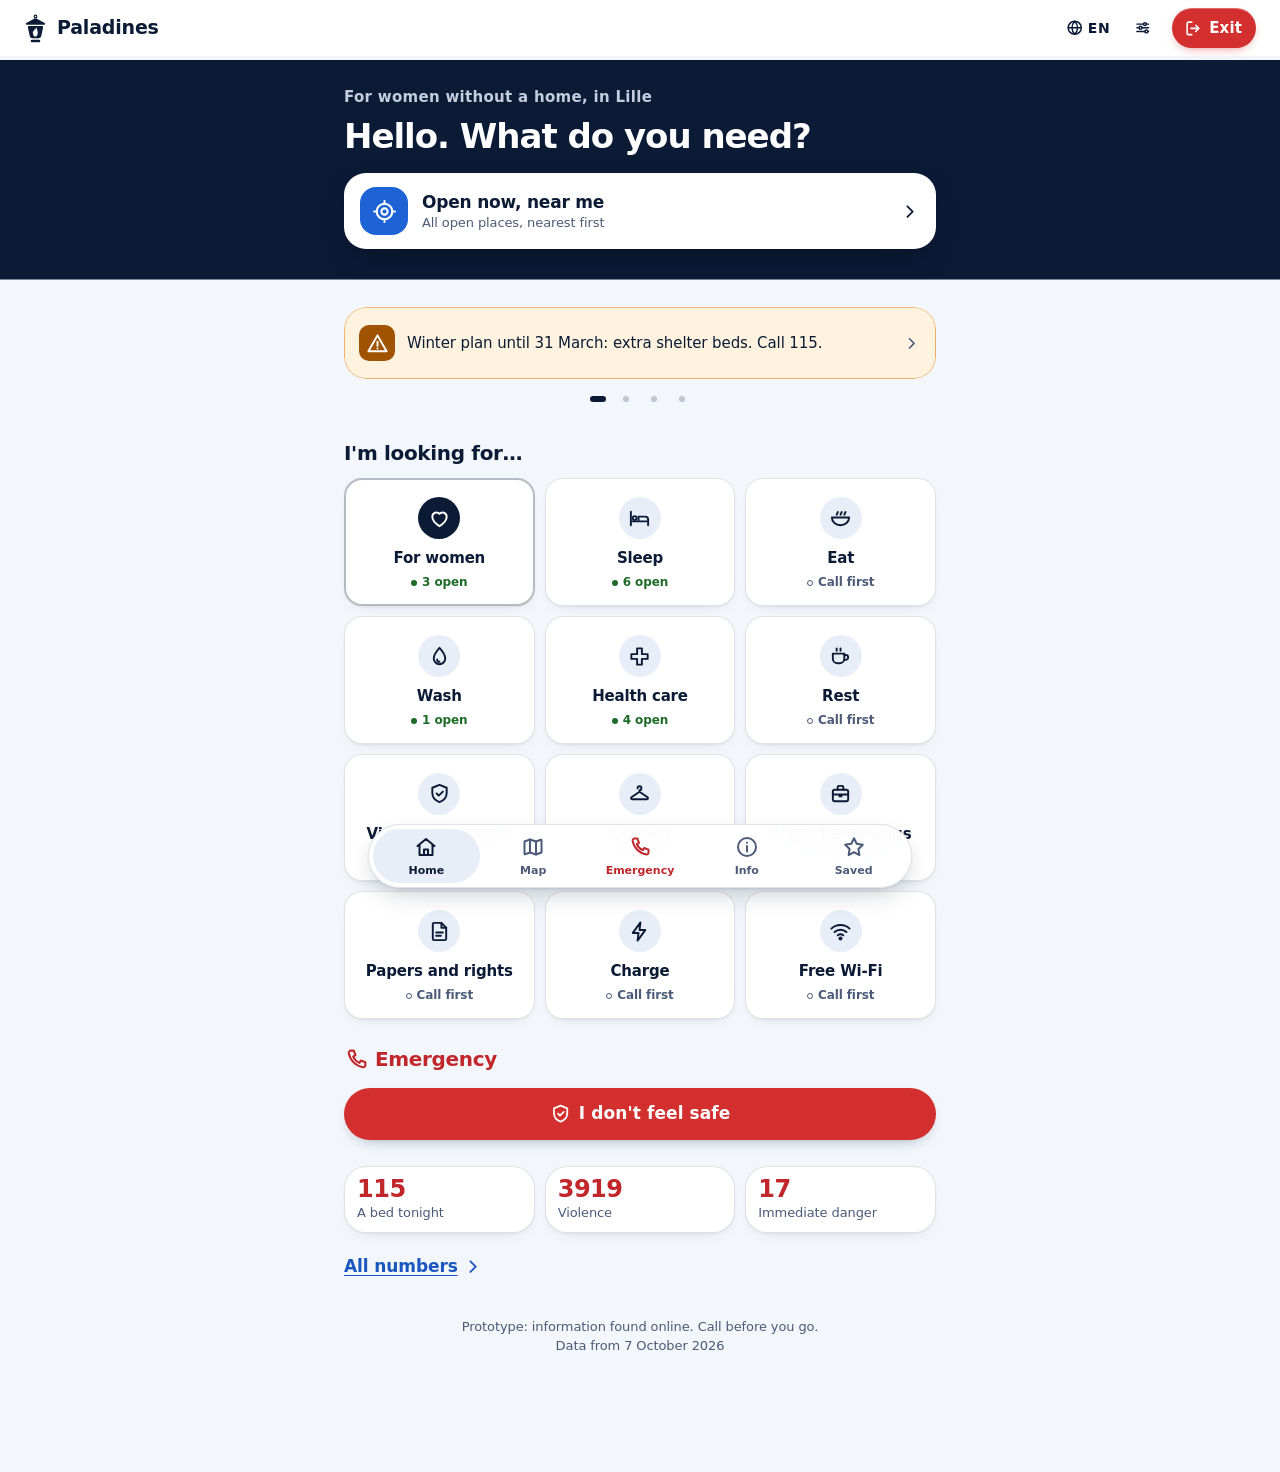
==== commit 5d591053: "v28 : nouveau style blanc et bleu Paladines, inspiré de Soliguide Fond presque blanc, cartes blanche" ====
--- a/index.html
+++ b/index.html
@@ -6,7 +6,7 @@
 <title>Paladines</title>
 <meta name="description" content="Pour les femmes à la rue à Lille : trouver un lieu pour dormir, manger, se laver, se soigner ou être aidée.">
 <meta name="referrer" content="no-referrer">
-<meta name="theme-color" content="#0b1b36">
+<meta name="theme-color" content="#ffffff">
 <link rel="manifest" href="manifest.webmanifest">
 <link rel="icon" href="icons/icon.svg" type="image/svg+xml">
 <link rel="apple-touch-icon" href="icons/icon-180.png">
--- a/css/verre.css
+++ b/css/verre.css
@@ -1,79 +1,79 @@
-/* Paladines — style unique « bleu nuit et jaune », en Liquid Glass
+/* Paladines — style unique « blanc et bleu Paladines »
  * Se charge APRÈS style.css et theme.css et redéfinit leurs jetons (sélecteur
  * :root[data-theme="paladines"], posé dans index.html et par l'appli).
- * - Fond uni bleu nuit, sans lueurs ni dégradés.
- * - Verre : surfaces transparentes floutées, liseré de lumière, reflet discret.
- * - Peu de couleurs, des couleurs franches : jaune (actions principales, choix), vert
- *   (ouvert, appeler), rouge (quitter, urgences), bleu (itinéraire, liens), blanc (texte).
+ * - Fond presque blanc, cartes blanches à bord fin et ombre douce, bandeau bleu Paladines en haut de l'accueil.
+ * - Peu de couleurs, des couleurs franches : bleu Paladines (actions principales, choix), vert
+ *   (ouvert, appeler), rouge (quitter, urgences), bleu vif (itinéraire, position), texte bleu nuit.
  * - Police du téléphone, échelle de tailles d'Apple, cibles de 44 px au moins.
- * - « Réduire la transparence », navigateurs sans flou, couleurs forcées : surfaces opaques.
  * Contraste AA vérifié sur le rendu réel.
  */
 
 /* ============ 1. Jetons ============ */
 :root[data-theme="paladines"] {
-  color-scheme: dark;
+  color-scheme: light;
 
   /* Les couleurs de l'appli, et seulement elles */
-  --fond: #0b1b36;
-  --jaune: #ffc400;
-  --sur-jaune: #0b1b36;
+  --bleu-pal: #0b1b36;      /* le bleu Paladines : bandeau, boutons principaux, choix */
+  --bleu-pal-clair: #e8eef8; /* son voile, pour les pictogrammes et l'onglet choisi */
+  --fond: #f3f6fb;          /* fond de page, presque blanc */
+  --jaune: var(--bleu-pal); /* l'ancien accent jaune devient le bleu Paladines */
+  --sur-jaune: #ffffff;
   --vert: #2e7d32;
-  --vert-texte: #43c759;
+  --vert-texte: #1e6b27;
   --rouge: #d32f2f;
-  --rouge-texte: #ff6b63;
+  --rouge-texte: #c0262a;
   --bleu: #1e63d6;
-  --bleu-texte: #7cb0ff;
+  --bleu-texte: #1a56c0;
   --blanc: #ffffff;
-  --gris: #c3cddd;
-
-  /* Verre */
-  --verre: rgb(255 255 255 / 0.06);
-  --verre-survol: rgb(255 255 255 / 0.1);
-  --verre-fort: rgb(255 255 255 / 0.12);
-  --verre-barre: rgb(11 27 54 / 0.72);
-  --verre-bord: rgb(255 255 255 / 0.12);
-  --reflet: linear-gradient(160deg, rgb(255 255 255 / 0.08), rgb(255 255 255 / 0) 45%);
-  --liseré: inset 0 1px 0 rgb(255 255 255 / 0.16);
-  --ombre-verre: 0 8px 24px -14px rgb(0 0 0 / 0.7);
-  --ombre-flottante: inset 0 1px 0 rgb(255 255 255 / 0.18), 0 12px 32px -12px rgb(0 0 0 / 0.75);
-  --flou: blur(20px) saturate(160%);
+  --gris: #4b5b78;
+
+  /* Surfaces : cartes blanches, bord fin, ombre douce */
+  --verre: #ffffff;
+  --verre-survol: #f0f4fa;
+  --verre-fort: #e8eef8;
+  --verre-barre: rgb(255 255 255 / 0.94);
+  --verre-bord: rgb(11 27 54 / 0.12);
+  --reflet: none;
+  --liseré: 0 0 #0000;
+  --ombre-verre: 0 1px 2px rgb(11 27 54 / 0.06), 0 6px 16px -10px rgb(11 27 54 / 0.18);
+  --ombre-flottante: 0 1px 2px rgb(11 27 54 / 0.08), 0 10px 28px -10px rgb(11 27 54 / 0.32);
+  --flou: blur(16px) saturate(140%);
 
   /* Jetons de style.css et theme.css, ramenés à cette palette */
-  --nuit: var(--verre-barre);
+  --nuit: var(--bleu-pal);
   --nuit-2: var(--verre);
   --nuit-3: var(--verre-survol);
   --papier: var(--fond);
   --surface: var(--verre);
   --surface-2: var(--verre-survol);
-  --encre: var(--blanc);
+  --encre: var(--bleu-pal);
   --encre-douce: var(--gris);
-  --trait: rgb(255 255 255 / 0.12);
-  --trait-fort: rgb(255 255 255 / 0.22);
-  --lampe: var(--jaune);
-  --lampe-encre: var(--sur-jaune);
-  --lampe-voile: rgb(255 196 0 / 0.14);
+  --trait: rgb(11 27 54 / 0.1);
+  --trait-fort: rgb(11 27 54 / 0.22);
+  --lampe: var(--bleu-pal);
+  --lampe-encre: #ffffff;
+  --lampe-voile: var(--bleu-pal-clair);
   --lien: var(--bleu-texte);
-  --focus: var(--jaune);
+  --focus: var(--bleu);
   --sur-nuit: var(--blanc);
-  --sur-nuit-doux: var(--gris);
-  --sur-nuit-voile: rgb(255 255 255 / 0.08);
+  --sur-nuit-doux: #c3cddd;
+  --sur-nuit-voile: var(--bleu-pal-clair);
   --sur-nuit-filet: rgb(255 255 255 / 0.14);
   --quitter: var(--rouge);
   --ok: var(--vert-texte);
-  --ok-fond: rgb(67 199 89 / 0.14);
-  --bientot: var(--jaune);
-  --bientot-fond: rgb(255 196 0 / 0.12);
-  --ferme: #a3b2c8;
-  --ferme-fond: rgb(255 255 255 / 0.06);
+  --ok-fond: #e6f3e7;
+  --bientot: #a05300;
+  --bientot-fond: #fff3e0;
+  --ferme: #5d6b84;
+  --ferme-fond: #eef1f6;
   --urgent: var(--rouge-texte);
-  --urgent-fond: rgb(211 47 47 / 0.18);
-  --femmes: var(--jaune);
-  --femmes-fond: rgb(255 196 0 / 0.12);
-  --femmes-trait: rgb(255 196 0 / 0.4);
-  --femmes-encre: var(--sur-jaune);
-  --ombre-1: var(--liseré), var(--ombre-verre);
-  --ombre-2: var(--liseré), var(--ombre-verre);
+  --urgent-fond: #fdeaea;
+  --femmes: var(--bleu-pal);
+  --femmes-fond: var(--bleu-pal-clair);
+  --femmes-trait: rgb(11 27 54 / 0.3);
+  --femmes-encre: #ffffff;
+  --ombre-1: var(--ombre-verre);
+  --ombre-2: var(--ombre-verre);
   --ombre-flot: var(--ombre-flottante);
   --teinte-fond: 0%;
   --clair-ic: 0%;
@@ -93,7 +93,7 @@
   background: var(--fond);
 }
 body {
-  color: var(--blanc);
+  color: var(--encre);
   font-size: 1.0625rem;
   line-height: 1.47;
   letter-spacing: -0.006em;
@@ -144,7 +144,7 @@
   font-weight: 700;
   letter-spacing: -0.017em;
   text-transform: none;
-  color: var(--blanc);
+  color: var(--encre);
 }
 .titre-bloc--urg {
   color: var(--rouge-texte);
@@ -232,7 +232,7 @@
 }
 .btn-entete {
   border-radius: 999px;
-  color: var(--blanc);
+  color: var(--encre);
 }
 .btn-entete:hover {
   background: var(--verre-survol);
@@ -240,15 +240,18 @@
 .btn-quitter {
   border-radius: 999px;
   background: var(--rouge);
-  color: var(--blanc);
+  color: var(--encre);
   box-shadow: inset 0 1px 0 rgb(255 255 255 / 0.3), 0 4px 12px -6px rgb(211 47 47 / 0.8);
 }
 .menu-langue {
+  max-height: calc(100vh - 90px);
+  max-height: calc(100dvh - 90px);
+  overflow-y: auto;
   background-color: var(--verre-barre);
   box-shadow: var(--ombre-flottante);
 }
 .menu-langue button {
-  color: var(--blanc);
+  color: var(--encre);
 }
 
 /* ============ 5. Accueil ============ */
@@ -260,7 +263,7 @@
   border-radius: 0;
   background: none;
   box-shadow: none;
-  color: var(--blanc);
+  color: var(--encre);
 }
 .hero-pour {
   font-size: 0.9375rem;
@@ -303,7 +306,7 @@
 }
 /* Infos du moment : une alerte = jaune, le reste = verre */
 .im-carte {
-  color: var(--blanc);
+  color: var(--encre);
 }
 .im-ic {
   background: var(--sur-nuit-voile);
@@ -336,6 +339,17 @@
 }
 
 /* Tuiles des besoins : verre, pictogramme jaune */
+.grille-cat > li,
+.grille-cat .tuile {
+  min-width: 0;
+}
+/* Mots longs (ukrainien, roumain…) : ils passent à la ligne au lieu d'élargir la tuile */
+.tuile-nom,
+.tuile-nb {
+  max-width: 100%;
+  overflow-wrap: anywhere;
+  hyphens: auto;
+}
 .grille-cat {
   gap: 10px;
 }
@@ -343,7 +357,7 @@
   gap: 8px;
   padding: 16px 6px 14px;
   border-radius: var(--r);
-  color: var(--blanc);
+  color: var(--encre);
 }
 .tuile-nom {
   font-size: 0.9375rem;
@@ -392,7 +406,7 @@
 
 /* Urgences rapides : numéros en rouge */
 .urg-rapide {
-  color: var(--blanc);
+  color: var(--encre);
 }
 .urg-rapide-num {
   color: var(--rouge-texte);
@@ -419,7 +433,7 @@
 .btn--doux {
   border: 1px solid var(--verre-bord);
   background: var(--verre) var(--reflet);
-  color: var(--blanc);
+  color: var(--encre);
   box-shadow: var(--liseré), var(--ombre-verre);
   filter: none;
 }
@@ -435,41 +449,41 @@
   border: 0;
   background: var(--vert);
   background-image: none;
-  color: var(--blanc);
+  color: var(--encre);
   box-shadow: inset 0 1px 0 rgb(255 255 255 / 0.25), 0 8px 20px -12px rgb(46 125 50 / 0.8);
 }
 .actions--principales .action--appel .ic {
-  color: var(--blanc);
+  color: var(--encre);
 }
 .btn--danger,
 .btn--danger:hover {
   background: var(--rouge);
-  color: var(--blanc);
+  color: var(--encre);
 }
 .actions--principales .action--principale:not(.action--appel) {
   border: 0;
   background: var(--bleu);
   background-image: none;
-  color: var(--blanc);
+  color: var(--encre);
   box-shadow: inset 0 1px 0 rgb(255 255 255 / 0.25), 0 8px 20px -12px rgb(30 99 214 / 0.8);
 }
 .actions--principales .action--principale:not(.action--appel) .ic {
-  color: var(--blanc);
+  color: var(--encre);
 }
 .leaflet-container a.btn {
   color: var(--sur-jaune);
 }
 .leaflet-container a.btn--appel {
-  color: var(--blanc);
+  color: var(--encre);
 }
 .leaflet-container a.btn--doux {
-  color: var(--blanc);
+  color: var(--encre);
 }
 
 /* Puces : capsules de verre ; choisie = jaune */
 .puce {
   border-radius: 999px;
-  color: var(--blanc);
+  color: var(--encre);
   font-weight: 600;
 }
 .puce[aria-pressed="true"] {
@@ -553,7 +567,7 @@
   align-items: center;
   gap: 14px;
   padding: 14px 4px 14px 16px;
-  color: var(--blanc);
+  color: var(--encre);
 }
 .lieu .chevron {
   color: var(--gris);
@@ -599,7 +613,7 @@
 }
 .appel-rapide .ic {
   background: var(--vert);
-  color: var(--blanc);
+  color: var(--encre);
   box-shadow: inset 0 1px 0 rgb(255 255 255 / 0.25);
 }
 .appel-rapide:hover {
@@ -620,7 +634,7 @@
   color: var(--gris);
 }
 .rappel {
-  color: var(--blanc);
+  color: var(--encre);
 }
 .rappel .ic {
   color: var(--rouge-texte);
@@ -630,7 +644,7 @@
 .sommaire-femmes .puce {
   border-color: var(--femmes-trait);
   background-color: var(--femmes-fond);
-  color: var(--blanc);
+  color: var(--encre);
 }
 
 /* ============ 8. Fiche d'un lieu ============ */
@@ -661,7 +675,7 @@
 }
 .action {
   border-radius: 18px;
-  color: var(--blanc);
+  color: var(--encre);
   font-weight: 600;
 }
 .action .ic {
@@ -761,7 +775,7 @@
   border-radius: var(--r);
 }
 .urg-num {
-  color: var(--blanc);
+  color: var(--encre);
 }
 .urg--fort .urg-num {
   color: var(--rouge-texte);
@@ -787,7 +801,7 @@
 .onglets a {
   gap: 2px;
   border-radius: 999px;
-  color: var(--blanc);
+  color: var(--encre);
   font-size: 0.6875rem;
   font-weight: 600;
   letter-spacing: 0;
@@ -818,11 +832,6 @@
 .carte {
   background: #f2f3f0;
 }
-/* Sur le fond clair de la carte, le verre est plus foncé pour que le texte blanc reste lisible */
-.vue-carte {
-  --verre: rgb(11 27 54 / 0.9);
-  --verre-barre: rgb(11 27 54 / 0.9);
-}
 /* Tuiles OpenStreetMap (secours) : couleurs adoucies, proches du fond OpenFreeMap « Positron » */
 .carte .fond-tuiles {
   filter: saturate(0.45) contrast(0.95);
@@ -851,7 +860,7 @@
 .leaflet-bar a {
   border: 1px solid var(--verre-bord);
   background-color: var(--verre-barre);
-  color: var(--blanc);
+  color: var(--encre);
   box-shadow: var(--ombre-flottante);
   -webkit-backdrop-filter: var(--flou);
   backdrop-filter: var(--flou);
@@ -894,7 +903,7 @@
 .leaflet-popup-content-wrapper {
   border-radius: 20px;
   background-color: var(--verre-barre);
-  color: var(--blanc);
+  color: var(--encre);
 }
 .leaflet-popup-tip {
   background: var(--verre-barre);
@@ -910,7 +919,7 @@
   color: var(--gris) !important;
 }
 .leaflet-control-attribution a {
-  color: var(--blanc) !important;
+  color: var(--encre) !important;
 }
 /* Repères : jaune = ouvert maintenant ; gris bleuté = fermé ou horaires inconnus */
 .marqueur {
@@ -922,9 +931,9 @@
 .marqueur--ferme {
   filter: none;
   opacity: 1;
-  background: #33435e;
-  color: #dbe2ee;
-  border-color: rgb(255 255 255 / 0.35);
+  background: #d5dce8;
+  color: #3d4b63;
+  border-color: #ffffff;
 }
 .marqueur--protege {
   border-style: dashed;
@@ -950,7 +959,7 @@
   border: 1px solid var(--verre-bord);
   border-radius: 24px;
   background: var(--verre-barre) var(--reflet);
-  color: var(--blanc);
+  color: var(--encre);
   box-shadow: var(--liseré), var(--ombre-flottante);
   -webkit-backdrop-filter: var(--flou);
   backdrop-filter: var(--flou);
@@ -987,8 +996,8 @@
   margin: -6px -8px 0 0;
   border: 0;
   border-radius: 50%;
-  background: rgb(255 255 255 / 0.1);
-  color: var(--blanc);
+  background: var(--verre-fort);
+  color: var(--encre);
   cursor: pointer;
 }
 [dir="rtl"] .cf-fermer {
@@ -1295,7 +1304,7 @@
   border: 1px solid rgb(255 196 0 / 0.45);
   border-radius: var(--r-petit, 14px);
   background: rgb(255 196 0 / 0.1);
-  color: var(--blanc);
+  color: var(--encre);
 }
 .note-equipe .ic {
   flex: none;
@@ -1407,10 +1416,10 @@
   padding: 10px 12px;
   border: 1px solid var(--verre-bord);
   border-radius: 12px;
-  background: rgb(255 255 255 / 0.08);
-  color: var(--blanc);
+  background: var(--verre-fort);
+  color: var(--encre);
   font: inherit;
-  color-scheme: dark;
+  color-scheme: light;
 }
 .form-carnet .btn {
   justify-self: start;
@@ -1428,7 +1437,7 @@
   gap: 10px;
   align-items: center;
   margin: 0 0 14px;
-  color: var(--blanc);
+  color: var(--encre);
   text-decoration: none;
 }
 .rappel-rdv .ic:first-child {
@@ -1493,6 +1502,14 @@
 
 /* ============ 13. Réglages ============ */
 /* Contrôles segmentés : une capsule, l'option choisie en jaune */
+.choix--langues {
+  display: grid !important;
+  grid-template-columns: repeat(auto-fill, minmax(7.5rem, 1fr));
+  max-width: none !important;
+}
+.choix--langues .puce {
+  min-width: 0 !important;
+}
 .choix {
   display: flex;
   flex-wrap: wrap;
@@ -1501,7 +1518,7 @@
   max-width: 26rem;
   padding: 3px;
   border-radius: 24px;
-  background: rgb(255 255 255 / 0.08);
+  background: var(--verre-fort);
 }
 .choix .puce,
 .choix .puce:hover {
@@ -1513,7 +1530,7 @@
   border: 0;
   background: none;
   box-shadow: none;
-  color: var(--blanc);
+  color: var(--encre);
   -webkit-backdrop-filter: none;
   backdrop-filter: none;
 }
@@ -1539,7 +1556,7 @@
   border-radius: var(--r);
 }
 .liens-bas a {
-  color: var(--blanc);
+  color: var(--encre);
 }
 .liens-bas .ic {
   color: var(--jaune);
@@ -1555,16 +1572,12 @@
 /* ============ 15. Confort ============ */
 @supports not ((backdrop-filter: blur(1px)) or (-webkit-backdrop-filter: blur(1px))) {
   :root[data-theme="paladines"] {
-    --verre: #172843;
-    --verre-survol: #1e3252;
-    --verre-barre: #0e2042;
+    --verre-barre: #ffffff;
   }
 }
 @media (prefers-reduced-transparency: reduce) {
   :root[data-theme="paladines"] {
-    --verre: #172843;
-    --verre-survol: #1e3252;
-    --verre-barre: #0e2042;
+    --verre-barre: #ffffff;
     --reflet: none;
   }
 }
@@ -1582,3 +1595,202 @@
     transition: none;
   }
 }
+
+/* ============ 16. Blanc et bleu Paladines ============ */
+/* Texte blanc sur les boutons de couleur pleine */
+.btn-quitter,
+.btn--appel,
+.actions--principales .action--appel,
+.actions--principales .action--appel .ic,
+.btn--danger,
+.btn--danger:hover,
+.liste-urg .btn,
+.actions--principales .action--principale:not(.action--appel),
+.actions--principales .action--principale:not(.action--appel) .ic,
+.leaflet-container a.btn--appel,
+.appel-rapide .ic,
+.puce[aria-pressed="true"],
+.choix .puce[aria-pressed="true"] {
+  color: #fff;
+}
+.btn,
+.btn:hover {
+  box-shadow: 0 6px 16px -10px rgb(11 27 54 / 0.6);
+  filter: none;
+}
+.btn:hover {
+  background: #17305e;
+}
+.btn--doux,
+.btn--doux:hover {
+  box-shadow: var(--ombre-verre);
+}
+.btn--doux:hover {
+  background: var(--verre-survol);
+}
+.btn--appel:hover {
+  background: #276b2b;
+}
+
+/* En-tête blanc, logo bleu */
+.entete {
+  background: var(--verre-barre);
+  box-shadow: inset 0 -1px 0 var(--trait);
+}
+body:has(.hero) .entete {
+  box-shadow: none;
+}
+.logo-lanterne {
+  fill: var(--bleu-pal);
+}
+.marque-nom {
+  color: var(--bleu-pal);
+}
+.btn-entete:hover {
+  background: var(--verre-survol);
+}
+
+/* Accueil : bandeau bleu Paladines sur toute la largeur, comme une page d'accueil de site */
+.hero {
+  position: relative;
+  margin-top: -16px;
+  padding: 26px 0 30px;
+  background: var(--bleu-pal);
+  box-shadow: 0 0 0 100vmax var(--bleu-pal);
+  clip-path: inset(0 -100vmax);
+  color: #fff;
+}
+.hero-pour {
+  color: #c3cddd;
+}
+.hero-titre,
+.hero-titre span {
+  color: #fff;
+}
+.cta-proche,
+.cta-proche:hover {
+  min-height: 76px;
+  background: #fff;
+  color: var(--bleu-pal);
+  box-shadow: 0 10px 30px -12px rgb(0 0 0 / 0.55);
+}
+.cta-ic {
+  background: var(--bleu);
+  color: #fff;
+}
+.cta-txt small {
+  color: var(--gris);
+  opacity: 1;
+}
+
+/* Tuiles des besoins : cartes blanches, pictogramme bleu dans un rond bleu clair */
+.tuile {
+  padding: 18px 6px 14px;
+  border-radius: 18px;
+}
+.pastille,
+.tete .pastille {
+  --c: var(--bleu-pal) !important;
+  border-radius: 50%;
+  background: var(--bleu-pal-clair) !important;
+  color: var(--bleu-pal) !important;
+}
+.tuile--femmes,
+.im--femmes {
+  border-color: var(--femmes-trait);
+  background-color: #fff;
+  box-shadow: inset 0 0 0 1px var(--femmes-trait), var(--ombre-verre);
+}
+.tuile--femmes .tuile-nom {
+  color: var(--bleu-pal);
+}
+.tuile--femmes .pastille,
+.tete--femmes .pastille,
+.tete--proche .pastille,
+.im--alerte .im-ic,
+.im--femmes .im-ic {
+  background: var(--bleu-pal) !important;
+  color: #fff !important;
+}
+.im--alerte {
+  border-color: #f0b46a;
+  background-color: var(--bientot-fond);
+}
+.im--alerte .im-ic {
+  background: var(--bientot) !important;
+}
+.tuile-nb--inconnu {
+  color: var(--gris);
+}
+.statut--bientot {
+  color: var(--bientot);
+}
+.horaires tr.auj th,
+.horaires tr.auj td {
+  color: var(--bleu-pal);
+  background: var(--bleu-pal-clair);
+}
+
+/* Barre d'onglets : capsule blanche, onglet choisi en bleu clair */
+.onglets {
+  background: rgb(255 255 255 / 0.96);
+}
+.onglets a {
+  color: var(--gris);
+}
+.onglets a[aria-current="page"] {
+  background: var(--bleu-pal-clair);
+  color: var(--bleu-pal);
+}
+
+/* Carte : repères ouverts en bleu Paladines, fiche et barres blanches */
+.marqueur {
+  background: var(--bleu-pal);
+  color: #fff;
+  border-color: #fff;
+  box-shadow: 0 3px 10px -3px rgb(11 27 54 / 0.6);
+}
+.marqueur--choisi {
+  box-shadow: 0 0 0 4px var(--bleu), 0 6px 16px -4px rgb(11 27 54 / 0.6);
+}
+.marqueur--protege {
+  box-shadow: 0 0 0 3px rgb(30 99 214 / 0.4), 0 3px 10px -3px rgb(11 27 54 / 0.6);
+}
+.btn-tel-carte[aria-expanded="true"] {
+  color: #fff;
+}
+.guide-haut--erreur {
+  color: var(--encre);
+}
+.guide-attente {
+  border-color: rgb(11 27 54 / 0.2);
+  border-top-color: var(--bleu-pal);
+}
+.guide-haut:not(.guide-haut--erreur) .guide-attente {
+  border-color: rgb(255 255 255 / 0.3);
+  border-top-color: #fff;
+}
+.guide-msg .ic {
+  color: var(--bleu);
+}
+.guide-voix[aria-pressed="true"] {
+  color: #fff;
+}
+
+/* Notes de l'équipe et lecture à voix haute */
+.note-equipe {
+  border-color: rgb(11 27 54 / 0.2);
+  background: var(--bleu-pal-clair);
+}
+.note-equipe--ferme {
+  border-color: rgb(211 47 47 / 0.4);
+  background: var(--urgent-fond);
+}
+.btn-lire-page {
+  color: #fff;
+}
+.btn-lire-page[aria-pressed="true"] {
+  background: #fff;
+  color: var(--bleu-pal);
+  box-shadow: inset 0 0 0 2px var(--bleu-pal), var(--ombre-flottante);
+}
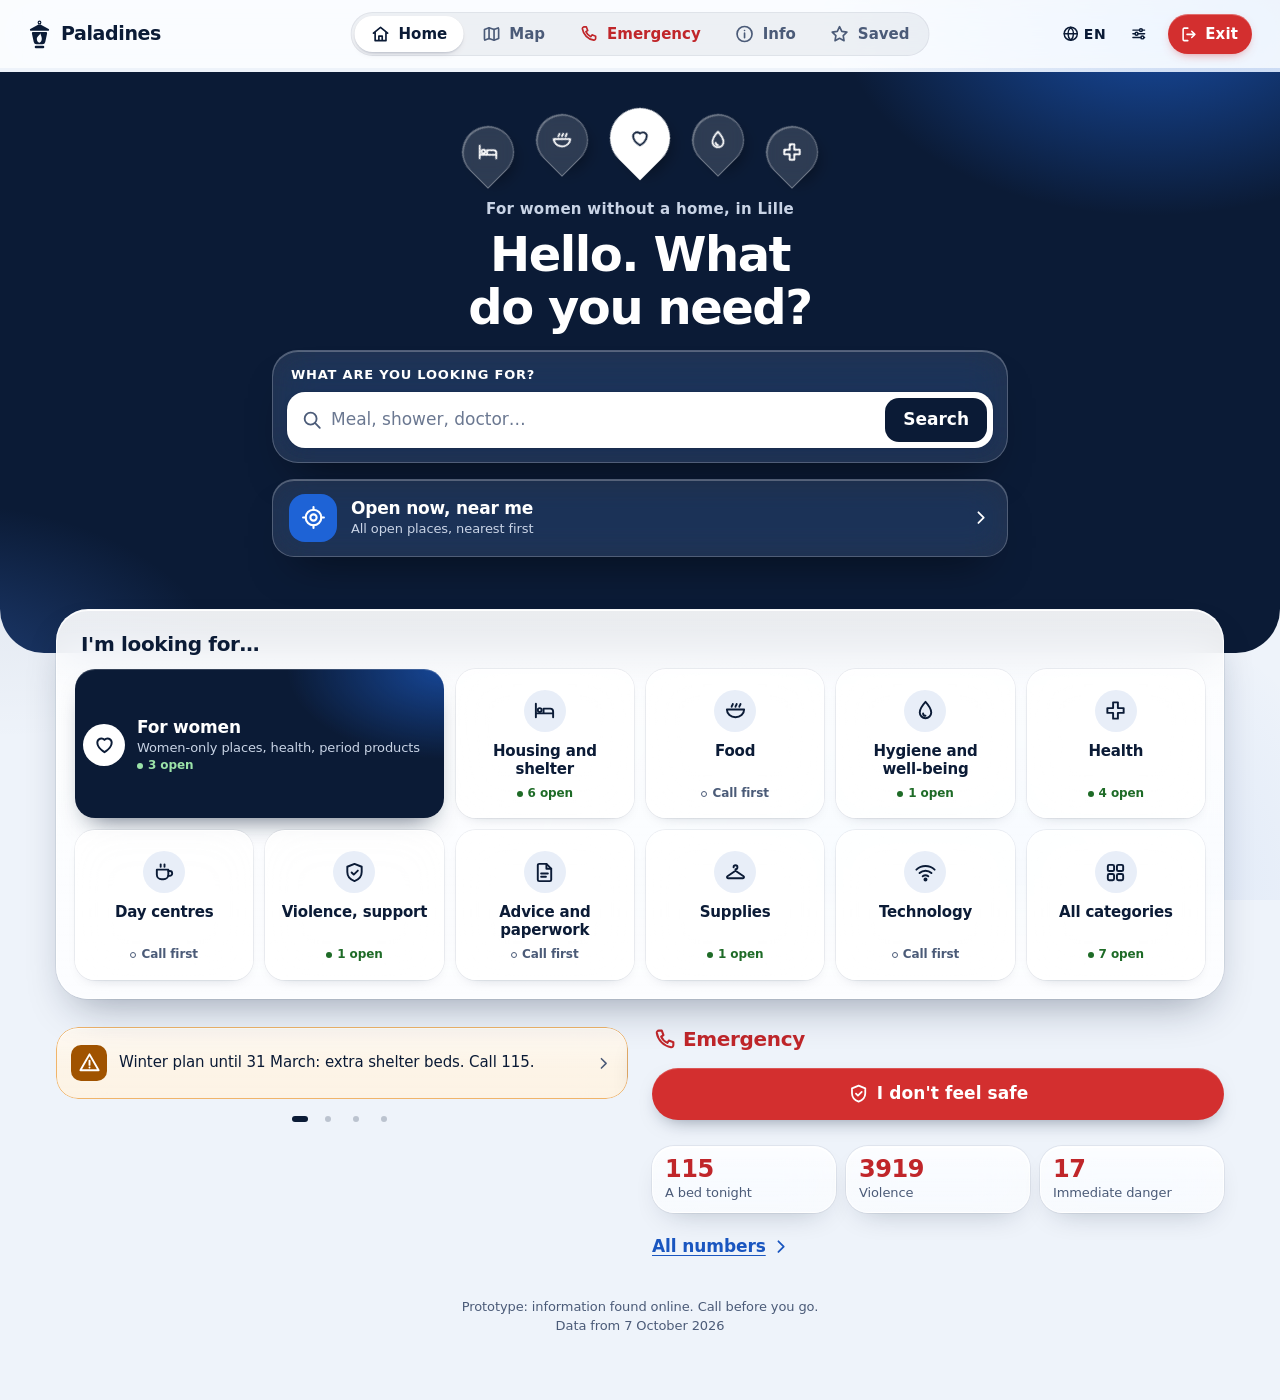
==== commit d5502344: "v29 : recherche, catégories comme Soliguide, Liquid Glass et version ordinateur - « Que recherchez-v" ====
--- a/index.html
+++ b/index.html
@@ -50,6 +50,8 @@
     <symbol id="i-sortie" viewBox="0 0 24 24"><path d="M10 4H5.5A1.5 1.5 0 0 0 4 5.5v13A1.5 1.5 0 0 0 5.5 20H10M15 8l4 4-4 4M19 12H9"/></symbol>
     <symbol id="i-chevron" viewBox="0 0 24 24"><path d="m9.5 6 6 6-6 6"/></symbol>
     <symbol id="i-retour" viewBox="0 0 24 24"><path d="m14.5 6-6 6 6 6"/></symbol>
+    <symbol id="i-loupe" viewBox="0 0 24 24"><circle cx="10.5" cy="10.5" r="6.5"/><path d="m15.5 15.5 5 5"/></symbol>
+    <symbol id="i-grille" viewBox="0 0 24 24"><rect x="4" y="4" width="6.5" height="6.5" rx="1.5"/><rect x="13.5" y="4" width="6.5" height="6.5" rx="1.5"/><rect x="4" y="13.5" width="6.5" height="6.5" rx="1.5"/><rect x="13.5" y="13.5" width="6.5" height="6.5" rx="1.5"/></symbol>
     <symbol id="i-position" viewBox="0 0 24 24"><circle cx="12" cy="12" r="3"/><circle cx="12" cy="12" r="7.5"/><path d="M12 2v2.5M12 19.5V22M2 12h2.5M19.5 12H22"/></symbol>
     <symbol id="i-son" viewBox="0 0 24 24"><path d="M4 9.5h3.5L12 5.5v13l-4.5-4H4Z"/><path d="M15.5 9a4 4 0 0 1 0 6M18.5 6.5a7.5 7.5 0 0 1 0 11"/></symbol>
     <symbol id="i-partager" viewBox="0 0 24 24"><path d="M21 3 10.5 13.5M21 3l-6.5 18-4-7.5-7.5-4Z"/></symbol>
--- a/css/verre.css
+++ b/css/verre.css
@@ -15,7 +15,7 @@
   /* Les couleurs de l'appli, et seulement elles */
   --bleu-pal: #0b1b36;      /* le bleu Paladines : bandeau, boutons principaux, choix */
   --bleu-pal-clair: #e8eef8; /* son voile, pour les pictogrammes et l'onglet choisi */
-  --fond: #f3f6fb;          /* fond de page, presque blanc */
+  --fond: #eef3fa;          /* fond de page, presque blanc */
   --jaune: var(--bleu-pal); /* l'ancien accent jaune devient le bleu Paladines */
   --sur-jaune: #ffffff;
   --vert: #2e7d32;
@@ -27,17 +27,18 @@
   --blanc: #ffffff;
   --gris: #4b5b78;
 
-  /* Surfaces : cartes blanches, bord fin, ombre douce */
-  --verre: #ffffff;
-  --verre-survol: #f0f4fa;
-  --verre-fort: #e8eef8;
-  --verre-barre: rgb(255 255 255 / 0.94);
-  --verre-bord: rgb(11 27 54 / 0.12);
-  --reflet: none;
-  --liseré: 0 0 #0000;
-  --ombre-verre: 0 1px 2px rgb(11 27 54 / 0.06), 0 6px 16px -10px rgb(11 27 54 / 0.18);
-  --ombre-flottante: 0 1px 2px rgb(11 27 54 / 0.08), 0 10px 28px -10px rgb(11 27 54 / 0.32);
-  --flou: blur(16px) saturate(140%);
+  /* Liquid Glass clair : surfaces de verre blanc translucide, floutées, liseré de lumière en haut,
+   * posées sur un fond presque blanc éclairé de halos bleu Paladines (body::before) */
+  --verre: rgb(255 255 255 / 0.6);
+  --verre-survol: rgb(255 255 255 / 0.85);
+  --verre-fort: rgb(11 27 54 / 0.06);
+  --verre-barre: rgb(255 255 255 / 0.72);
+  --verre-bord: rgb(255 255 255 / 0.8);
+  --reflet: linear-gradient(180deg, rgb(255 255 255 / 0.55), rgb(255 255 255 / 0.12) 55%, rgb(255 255 255 / 0.04));
+  --liseré: inset 0 1px 0 rgb(255 255 255 / 0.95);
+  --ombre-verre: 0 0 0 1px rgb(11 27 54 / 0.06), 0 12px 30px -16px rgb(11 27 54 / 0.3);
+  --ombre-flottante: inset 0 1px 0 rgb(255 255 255 / 0.95), 0 0 0 1px rgb(11 27 54 / 0.07), 0 20px 44px -18px rgb(11 27 54 / 0.42);
+  --flou: blur(24px) saturate(180%);
 
   /* Jetons de style.css et theme.css, ramenés à cette palette */
   --nuit: var(--bleu-pal);
@@ -1572,11 +1573,15 @@
 /* ============ 15. Confort ============ */
 @supports not ((backdrop-filter: blur(1px)) or (-webkit-backdrop-filter: blur(1px))) {
   :root[data-theme="paladines"] {
+    --verre: #ffffff;
+    --verre-survol: #f4f7fc;
     --verre-barre: #ffffff;
   }
 }
 @media (prefers-reduced-transparency: reduce) {
   :root[data-theme="paladines"] {
+    --verre: #ffffff;
+    --verre-survol: #f4f7fc;
     --verre-barre: #ffffff;
     --reflet: none;
   }
@@ -1596,7 +1601,30 @@
   }
 }
 
-/* ============ 16. Blanc et bleu Paladines ============ */
+
+/* ============ 16. Liquid Glass blanc et bleu Paladines ============ */
+/* Le fond : presque blanc, éclairé de halos bleu Paladines, fixe derrière le verre */
+html {
+  background: var(--fond);
+}
+body {
+  position: relative;
+  overflow-x: clip;
+  background: transparent;
+}
+body::before {
+  content: "";
+  position: fixed;
+  inset: 0;
+  z-index: -1;
+  pointer-events: none;
+  background:
+    radial-gradient(40rem 32rem at 100% 0%, rgb(30 99 214 / 0.2), transparent 70%),
+    radial-gradient(36rem 30rem at 0% 45%, rgb(11 27 54 / 0.1), transparent 70%),
+    radial-gradient(38rem 30rem at 75% 100%, rgb(30 99 214 / 0.13), transparent 70%),
+    var(--fond);
+}
+
 /* Texte blanc sur les boutons de couleur pleine */
 .btn-quitter,
 .btn--appel,
@@ -1610,12 +1638,15 @@
 .leaflet-container a.btn--appel,
 .appel-rapide .ic,
 .puce[aria-pressed="true"],
-.choix .puce[aria-pressed="true"] {
+.choix .puce[aria-pressed="true"],
+.btn-tel-carte[aria-expanded="true"],
+.guide-voix[aria-pressed="true"],
+.btn-lire-page {
   color: #fff;
 }
 .btn,
 .btn:hover {
-  box-shadow: 0 6px 16px -10px rgb(11 27 54 / 0.6);
+  box-shadow: inset 0 1px 0 rgb(255 255 255 / 0.18), 0 8px 20px -10px rgb(11 27 54 / 0.55);
   filter: none;
 }
 .btn:hover {
@@ -1623,19 +1654,22 @@
 }
 .btn--doux,
 .btn--doux:hover {
-  box-shadow: var(--ombre-verre);
+  box-shadow: var(--liseré), var(--ombre-verre);
 }
 .btn--doux:hover {
-  background: var(--verre-survol);
+  background-color: var(--verre-survol);
 }
 .btn--appel:hover {
   background: #276b2b;
 }
-
-/* En-tête blanc, logo bleu */
+.btn--danger:hover {
+  background: #b92828;
+}
+
+/* En-tête : barre de verre blanc, logo bleu */
 .entete {
   background: var(--verre-barre);
-  box-shadow: inset 0 -1px 0 var(--trait);
+  box-shadow: inset 0 -1px 0 rgb(11 27 54 / 0.06);
 }
 body:has(.hero) .entete {
   box-shadow: none;
@@ -1645,48 +1679,274 @@
 }
 .marque-nom {
   color: var(--bleu-pal);
-}
-.btn-entete:hover {
-  background: var(--verre-survol);
-}
-
-/* Accueil : bandeau bleu Paladines sur toute la largeur, comme une page d'accueil de site */
+  letter-spacing: -0.02em;
+}
+
+/* Accueil : bandeau bleu Paladines sur toute la largeur, comme la page d'accueil d'un site */
 .hero {
   position: relative;
-  margin-top: -16px;
-  padding: 26px 0 30px;
-  background: var(--bleu-pal);
-  box-shadow: 0 0 0 100vmax var(--bleu-pal);
-  clip-path: inset(0 -100vmax);
+  isolation: isolate;
+  align-items: center;
+  gap: 16px;
+  margin: -16px calc(50% - 50vw) 0;
+  padding: 18px calc(50vw - 50%) 64px;
+  border-radius: 0 0 32px 32px;
+  background:
+    radial-gradient(28rem 18rem at 90% -10%, rgb(30 99 214 / 0.7), transparent 70%),
+    radial-gradient(26rem 16rem at -5% 105%, rgb(64 120 220 / 0.38), transparent 70%),
+    var(--bleu-pal);
   color: #fff;
+  text-align: center;
+}
+.hero > * {
+  width: 100%;
+  max-width: 40rem;
 }
 .hero-pour {
-  color: #c3cddd;
+  color: #c9d4e6;
 }
 .hero-titre,
 .hero-titre span {
   color: #fff;
 }
-.cta-proche,
-.cta-proche:hover {
-  min-height: 76px;
+.hero-titre {
+  text-wrap: balance;
+}
+/* Repères flottants, en verre, au-dessus du titre */
+.hero-epingles {
+  display: flex;
+  justify-content: center;
+  align-items: flex-start;
+  gap: 14px;
+  height: 64px;
+  margin-bottom: -2px;
+}
+.epingle {
+  display: grid;
+  place-items: center;
+  width: 44px;
+  height: 44px;
+  border: 1px solid rgb(255 255 255 / 0.3);
+  border-radius: 50% 50% 50% 0;
+  rotate: -45deg;
+  background: rgb(255 255 255 / 0.14);
+  box-shadow: inset 0 1px 0 rgb(255 255 255 / 0.35), 0 10px 20px -10px rgb(0 0 0 / 0.6);
+  -webkit-backdrop-filter: blur(12px);
+  backdrop-filter: blur(12px);
+  color: #fff;
+  animation: flotte 3.2s ease-in-out infinite alternate;
+}
+.epingle .ic {
+  width: 22px;
+  height: 22px;
+  rotate: 45deg;
+}
+.epingle--0,
+.epingle--4 {
+  margin-top: 18px;
+}
+.epingle--1,
+.epingle--3 {
+  margin-top: 6px;
+  animation-delay: -1.1s;
+}
+.epingle--2 {
+  width: 52px;
+  height: 52px;
+  border-color: transparent;
   background: #fff;
   color: var(--bleu-pal);
-  box-shadow: 0 10px 30px -12px rgb(0 0 0 / 0.55);
+  animation-delay: -2s;
+}
+.epingle--4 {
+  animation-delay: -0.6s;
+}
+@keyframes flotte {
+  to {
+    translate: 0 -5px;
+  }
+}
+
+/* « Que recherchez-vous ? » */
+.recherche {
+  display: grid;
+  grid-template-columns: minmax(0, 1fr);
+  gap: 8px;
+  padding: 14px;
+  border: 1px solid var(--verre-bord);
+  border-radius: 26px;
+  background: var(--verre) var(--reflet);
+  box-shadow: var(--liseré), var(--ombre-verre);
+  -webkit-backdrop-filter: var(--flou);
+  backdrop-filter: var(--flou);
+  text-align: start;
+}
+.recherche-titre {
+  padding-inline: 4px;
+  font-size: 0.8125rem;
+  font-weight: 700;
+  letter-spacing: 0.06em;
+  text-transform: uppercase;
+  color: var(--bleu-pal);
+}
+[dir="rtl"] .recherche-titre {
+  letter-spacing: 0;
+}
+.recherche-champ {
+  display: flex;
+  align-items: center;
+  gap: 8px;
+  min-height: 56px;
+  padding-block: 6px;
+  padding-inline: 14px 6px;
+  border-radius: 18px;
+  background: #fff;
+  box-shadow: 0 0 0 1px rgb(11 27 54 / 0.1), 0 4px 14px -8px rgb(11 27 54 / 0.35);
+  color: var(--bleu-pal);
+}
+.recherche-champ:focus-within {
+  box-shadow: 0 0 0 3px rgb(30 99 214 / 0.5), 0 4px 14px -8px rgb(11 27 54 / 0.35);
+}
+.recherche-champ > .ic {
+  flex: none;
+  width: 22px;
+  height: 22px;
+  color: var(--gris);
+}
+.recherche-champ input {
+  flex: 1;
+  width: 0;
+  min-width: 0;
+  min-height: 44px;
+  padding: 0;
+  border: 0;
+  outline: none;
+  background: none;
+  color: var(--bleu-pal);
+  font: inherit;
+  font-size: 1.0625rem;
+}
+.recherche-champ input::placeholder {
+  color: #6b7891;
+  opacity: 1;
+}
+.recherche-btn {
+  display: inline-flex;
+  flex: none;
+  align-items: center;
+  gap: 8px;
+  min-height: 44px;
+  padding: 0 18px;
+  border: 0;
+  border-radius: 14px;
+  background: var(--bleu-pal);
+  color: #fff;
+  font: inherit;
+  font-weight: 700;
+  cursor: pointer;
+}
+.recherche-btn:hover {
+  background: #17305e;
+}
+.recherche-btn .ic {
+  width: 20px;
+  height: 20px;
+}
+.recherche-btn .ic {
+  display: none;
+}
+@media (max-width: 400px) {
+  .recherche-btn {
+    padding: 0 12px;
+  }
+  .recherche-btn .ic {
+    display: block;
+  }
+  .recherche-btn span {
+    position: absolute;
+    width: 1px;
+    height: 1px;
+    overflow: hidden;
+    clip: rect(0 0 0 0);
+    white-space: nowrap;
+  }
+}
+/* Dans le bandeau bleu : verre sur bleu, titre blanc */
+.hero .recherche {
+  border-color: rgb(255 255 255 / 0.22);
+  background: rgb(255 255 255 / 0.1);
+  box-shadow: inset 0 1px 0 rgb(255 255 255 / 0.25), 0 24px 44px -24px rgb(0 0 0 / 0.6);
+  -webkit-backdrop-filter: blur(20px) saturate(160%);
+  backdrop-filter: blur(20px) saturate(160%);
+}
+.hero .recherche-titre {
+  color: #fff;
+}
+/* « Ouvert maintenant, près de moi » : verre sur bleu */
+.hero .cta-proche,
+.hero .cta-proche:hover {
+  min-height: 72px;
+  border: 1px solid rgb(255 255 255 / 0.22);
+  background: rgb(255 255 255 / 0.1);
+  color: #fff;
+  text-align: start;
+  box-shadow: inset 0 1px 0 rgb(255 255 255 / 0.25), 0 24px 44px -24px rgb(0 0 0 / 0.6);
+  -webkit-backdrop-filter: blur(20px) saturate(160%);
+  backdrop-filter: blur(20px) saturate(160%);
+}
+.hero .cta-proche:hover {
+  background: rgb(255 255 255 / 0.16);
 }
 .cta-ic {
   background: var(--bleu);
   color: #fff;
 }
-.cta-txt small {
-  color: var(--gris);
+.hero .cta-txt small {
+  color: #c9d4e6;
   opacity: 1;
 }
-
-/* Tuiles des besoins : cartes blanches, pictogramme bleu dans un rond bleu clair */
+.hero .cta-proche .chevron {
+  color: #fff;
+}
+
+/* Les catégories : un panneau de verre qui chevauche le bas du bandeau */
+.bloc--categories {
+  position: relative;
+  z-index: 1;
+  margin-top: -44px;
+  padding: 18px 12px 12px;
+  border: 1px solid var(--verre-bord);
+  border-radius: 28px;
+  background: rgb(255 255 255 / 0.82) var(--reflet);
+  box-shadow: var(--ombre-flottante);
+  -webkit-backdrop-filter: var(--flou);
+  backdrop-filter: var(--flou);
+}
+.bloc--categories .titre-bloc {
+  padding-inline: 6px;
+}
+.grille-cat {
+  grid-template-columns: repeat(3, minmax(0, 1fr));
+}
 .tuile {
-  padding: 18px 6px 14px;
-  border-radius: 18px;
+  justify-content: flex-start;
+  padding: 16px 6px 12px;
+  border-radius: 20px;
+  background: rgb(255 255 255 / 0.72);
+  box-shadow: 0 0 0 1px rgb(11 27 54 / 0.06), 0 6px 16px -12px rgb(11 27 54 / 0.4);
+  transition: transform 0.2s cubic-bezier(0.3, 0.7, 0.4, 1.4), box-shadow 0.2s ease, background-color 0.2s ease;
+}
+.tuile:hover {
+  background: #fff;
+  box-shadow: 0 0 0 1px rgb(11 27 54 / 0.08), 0 14px 26px -14px rgb(11 27 54 / 0.45);
+}
+@media (hover: hover) {
+  .tuile:hover {
+    transform: translateY(-2px);
+  }
+}
+.tuile-aide {
+  display: none;
 }
 .pastille,
 .tete .pastille {
@@ -1695,16 +1955,49 @@
   background: var(--bleu-pal-clair) !important;
   color: var(--bleu-pal) !important;
 }
+/* « Pour les femmes » : la tuile mise en avant, sur deux colonnes, bleu Paladines plein */
+.grille-cat > li:has(.tuile--femmes) {
+  grid-column: span 2;
+}
 .tuile--femmes,
-.im--femmes {
-  border-color: var(--femmes-trait);
-  background-color: #fff;
-  box-shadow: inset 0 0 0 1px var(--femmes-trait), var(--ombre-verre);
+.tuile--femmes:hover {
+  display: grid;
+  grid-template-columns: auto 1fr;
+  grid-template-rows: auto auto auto;
+  align-content: center;
+  column-gap: 12px;
+  row-gap: 2px;
+  padding: 14px;
+  border: 0;
+  background:
+    radial-gradient(14rem 8rem at 100% 0%, rgb(30 99 214 / 0.6), transparent 70%),
+    var(--bleu-pal);
+  color: #fff;
+  text-align: start;
+  box-shadow: inset 0 1px 0 rgb(255 255 255 / 0.18), 0 14px 26px -14px rgb(11 27 54 / 0.7);
+}
+.tuile--femmes .pastille {
+  grid-row: 1 / 4;
+  align-self: center;
+  background: #fff !important;
+  color: var(--bleu-pal) !important;
 }
 .tuile--femmes .tuile-nom {
-  color: var(--bleu-pal);
-}
-.tuile--femmes .pastille,
+  color: #fff;
+  font-size: 1.0625rem;
+  font-weight: 700;
+}
+.tuile--femmes .tuile-aide {
+  display: block;
+  font-size: 0.8125rem;
+  line-height: 1.3;
+  color: #c9d4e6;
+}
+.tuile--femmes .tuile-nb,
+.tuile--femmes .tuile-nb--ouvert {
+  color: #9be3a8;
+  justify-self: start;
+}
 .tete--femmes .pastille,
 .tete--proche .pastille,
 .im--alerte .im-ic,
@@ -1712,9 +2005,12 @@
   background: var(--bleu-pal) !important;
   color: #fff !important;
 }
+.im--femmes {
+  border-color: var(--femmes-trait);
+}
 .im--alerte {
   border-color: #f0b46a;
-  background-color: var(--bientot-fond);
+  background-color: rgb(255 243 224 / 0.85);
 }
 .im--alerte .im-ic {
   background: var(--bientot) !important;
@@ -1731,35 +2027,70 @@
   background: var(--bleu-pal-clair);
 }
 
-/* Barre d'onglets : capsule blanche, onglet choisi en bleu clair */
+/* Raccourcis vers les besoins d'une catégorie, et catégories sous la recherche */
+.sous-cats,
+.puces-cat {
+  display: flex;
+  flex-wrap: wrap;
+  gap: 8px;
+  margin: 0;
+  padding: 0;
+  list-style: none;
+}
+.sous-cats .puce,
+.puces-cat .puce {
+  min-height: 44px;
+  padding: 0 16px;
+  gap: 8px;
+  text-decoration: none;
+}
+.sous-cats .puce .ic,
+.puces-cat .puce .ic {
+  color: var(--bleu-pal);
+}
+.vide--recherche {
+  padding: 20px 8px;
+}
+
+/* Barre d'onglets : capsule de verre flottante, onglet choisi en bleu clair */
 .onglets {
-  background: rgb(255 255 255 / 0.96);
+  background: var(--verre-barre);
 }
 .onglets a {
   color: var(--gris);
+}
+.onglets a:hover {
+  color: var(--bleu-pal);
 }
 .onglets a[aria-current="page"] {
   background: var(--bleu-pal-clair);
   color: var(--bleu-pal);
 }
 
-/* Carte : repères ouverts en bleu Paladines, fiche et barres blanches */
+/* Carte : repères ouverts en bleu Paladines */
 .marqueur {
   background: var(--bleu-pal);
   color: #fff;
   border-color: #fff;
   box-shadow: 0 3px 10px -3px rgb(11 27 54 / 0.6);
 }
+.marqueur.marqueur--ferme {
+  background: #d5dce8;
+  color: #3d4b63;
+}
 .marqueur--choisi {
   box-shadow: 0 0 0 4px var(--bleu), 0 6px 16px -4px rgb(11 27 54 / 0.6);
 }
 .marqueur--protege {
   box-shadow: 0 0 0 3px rgb(30 99 214 / 0.4), 0 3px 10px -3px rgb(11 27 54 / 0.6);
 }
-.btn-tel-carte[aria-expanded="true"] {
-  color: #fff;
+.carte-fiche,
+.guide-bas,
+.leaflet-popup-content-wrapper {
+  background-color: rgb(255 255 255 / 0.82);
 }
 .guide-haut--erreur {
+  background: rgb(255 255 255 / 0.85);
   color: var(--encre);
 }
 .guide-attente {
@@ -1773,24 +2104,196 @@
 .guide-msg .ic {
   color: var(--bleu);
 }
-.guide-voix[aria-pressed="true"] {
-  color: #fff;
-}
 
 /* Notes de l'équipe et lecture à voix haute */
 .note-equipe {
-  border-color: rgb(11 27 54 / 0.2);
-  background: var(--bleu-pal-clair);
+  border-color: rgb(11 27 54 / 0.18);
+  background: rgb(232 238 248 / 0.85);
 }
 .note-equipe--ferme {
   border-color: rgb(211 47 47 / 0.4);
-  background: var(--urgent-fond);
-}
-.btn-lire-page {
-  color: #fff;
+  background: rgb(253 234 234 / 0.9);
 }
 .btn-lire-page[aria-pressed="true"] {
   background: #fff;
   color: var(--bleu-pal);
   box-shadow: inset 0 0 0 2px var(--bleu-pal), var(--ombre-flottante);
 }
+
+/* Petits écrans (320 px) : deux tuiles par ligne, pour que les mots longs restent lisibles */
+@media (max-width: 379px) {
+  .grille-cat {
+    grid-template-columns: repeat(2, minmax(0, 1fr));
+  }
+}
+
+/* ============ 17. Tablette ============ */
+@media (min-width: 640px) {
+  .grille-cat {
+    grid-template-columns: repeat(4, minmax(0, 1fr));
+  }
+  .hero {
+    padding-top: 28px;
+    padding-bottom: 76px;
+  }
+  .hero-titre {
+    font-size: 2.5rem;
+  }
+}
+
+/* ============ 18. Ordinateur : menu en haut, pages plus larges, carte à côté des listes ============ */
+@media (min-width: 1024px) {
+  :root[data-theme="paladines"] {
+    --h-entete: 68px;
+    --h-onglets: 0px;
+    --marge-onglets: 0px;
+    --gouttiere: 24px;
+  }
+  .entete {
+    padding-inline: 28px;
+  }
+  /* Les onglets deviennent le menu de l'en-tête, au centre */
+  .onglets {
+    position: fixed;
+    z-index: 30;
+    top: calc(env(safe-area-inset-top, 0px) + 12px);
+    bottom: auto;
+    left: 50%;
+    right: auto;
+    display: flex;
+    gap: 2px;
+    width: auto;
+    max-width: none;
+    min-height: 0;
+    height: 44px;
+    margin: 0;
+    padding: 4px;
+    border: 0;
+    border-radius: 999px;
+    background: rgb(11 27 54 / 0.05);
+    box-shadow: inset 0 0 0 1px rgb(11 27 54 / 0.06);
+    -webkit-backdrop-filter: none;
+    backdrop-filter: none;
+    transform: translateX(-50%);
+  }
+  .onglets a {
+    flex-direction: row;
+    gap: 8px;
+    height: 36px;
+    padding: 0 16px;
+    font-size: 0.9375rem;
+    white-space: nowrap;
+  }
+  .onglets .ic,
+  .onglets a[aria-current="page"] .ic {
+    width: 1.25rem;
+    height: 1.25rem;
+    padding: 0;
+  }
+  .onglets a[aria-current="page"] {
+    background: #fff;
+    box-shadow: 0 1px 2px rgb(11 27 54 / 0.12), 0 4px 10px -6px rgb(11 27 54 / 0.3);
+  }
+  .vue {
+    max-width: 48rem;
+    padding-bottom: 64px;
+  }
+  .btn-lire-page {
+    bottom: 24px;
+  }
+
+  /* Accueil : large, catégories sur une ligne de six, infos et urgences côte à côte */
+  .vue[data-vue="accueil"] {
+    display: grid;
+    grid-template-columns: minmax(0, 1fr) minmax(0, 1fr);
+    gap: 28px 24px;
+    max-width: 76rem;
+  }
+  .vue[data-vue="accueil"] > * {
+    grid-column: 1 / -1;
+  }
+  .vue[data-vue="accueil"] > .infos-moment {
+    grid-column: 1;
+    align-self: start;
+  }
+  .vue[data-vue="accueil"] > .urgences-rapides {
+    grid-column: 2;
+  }
+  .vue[data-vue="accueil"]:not(:has(> .infos-moment)) > .urgences-rapides {
+    grid-column: 1 / -1;
+  }
+  .hero {
+    padding-top: 36px;
+    padding-bottom: 96px;
+    border-radius: 0 0 44px 44px;
+  }
+  .hero-titre {
+    font-size: 3rem;
+  }
+  .hero-epingles {
+    gap: 22px;
+    height: 76px;
+  }
+  .epingle {
+    width: 52px;
+    height: 52px;
+  }
+  .epingle--2 {
+    width: 60px;
+    height: 60px;
+  }
+  .hero .recherche,
+  .hero .cta-proche {
+    max-width: 46rem;
+  }
+  .bloc--categories {
+    margin-top: -72px;
+    padding: 22px 18px 18px;
+    border-radius: 32px;
+  }
+  .grille-cat {
+    grid-template-columns: repeat(6, minmax(0, 1fr));
+    gap: 12px;
+  }
+  .tuile {
+    padding: 20px 8px 16px;
+  }
+
+  /* Listes et fiches : la liste à gauche, la carte de ses lieux à droite */
+  body.avec-panneau .vue {
+    width: min(36rem, 44vw);
+    max-width: none;
+    margin-inline: 24px 0;
+  }
+  body.avec-panneau .vue-carte {
+    position: fixed;
+    inset-block: calc(var(--h-entete) + env(safe-area-inset-top, 0px) + 16px) 24px;
+    inset-inline: calc(min(36rem, 44vw) + 48px) 24px;
+    overflow: hidden;
+    border: 1px solid var(--verre-bord);
+    border-radius: 28px;
+    box-shadow: var(--ombre-flottante);
+  }
+  body.avec-panneau .barre-carte,
+  body.avec-panneau .btn-tel-carte,
+  body.avec-panneau .carte-tel {
+    display: none;
+  }
+  .vue-carte .leaflet-bottom {
+    bottom: 12px;
+  }
+  .btn-localiser {
+    bottom: 24px;
+  }
+  .carte-fiche {
+    bottom: 16px;
+  }
+}
+@media (prefers-reduced-motion: reduce) {
+  .epingle {
+    animation: none;
+  }
+  .tuile:hover {
+    transform: none;
+  }
+}
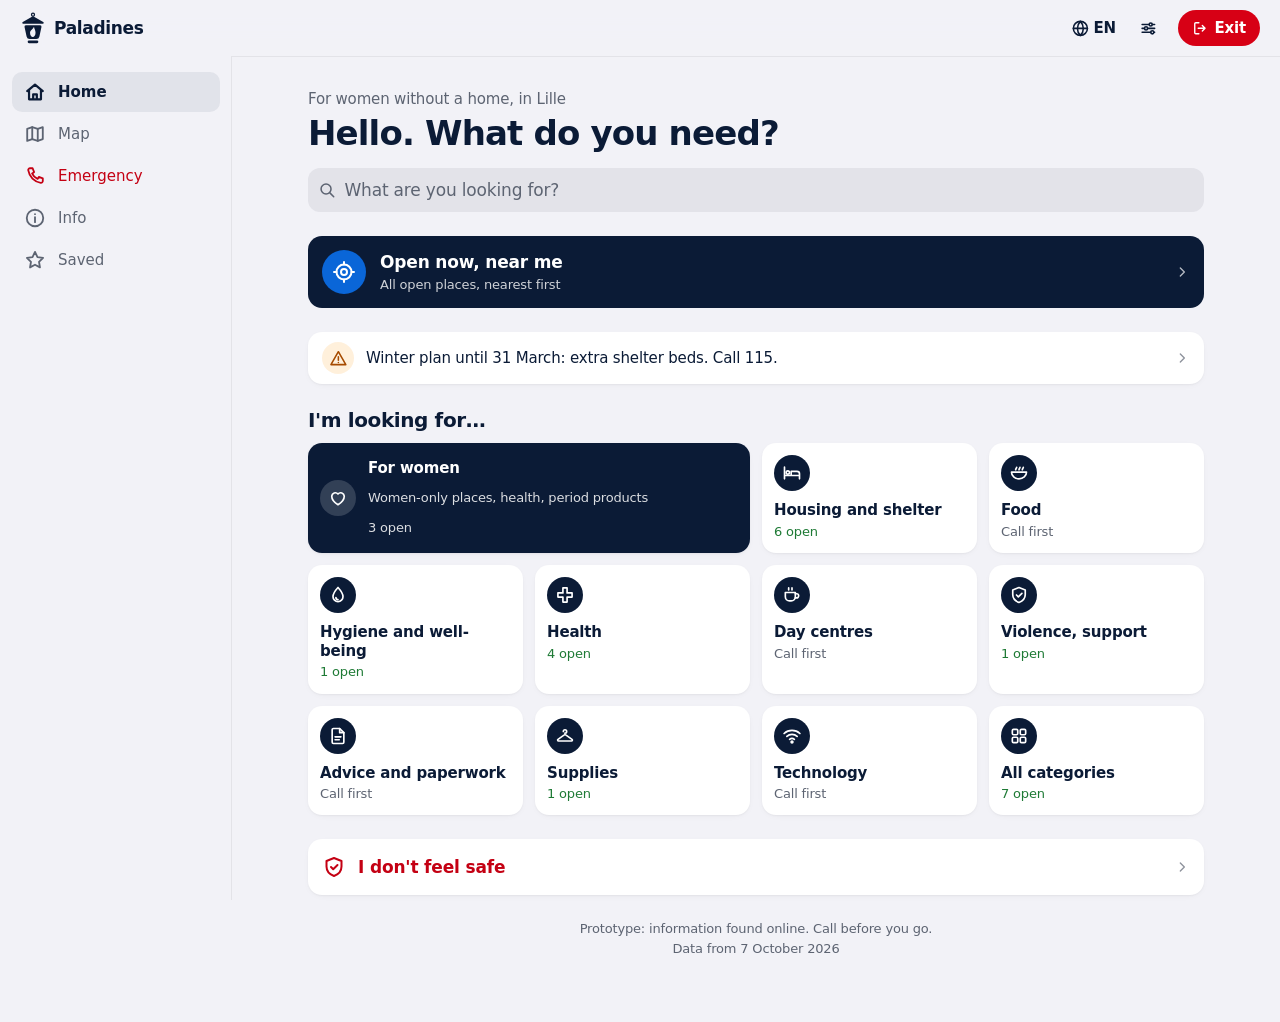
==== commit 5bbd3e61: "v30 : appli refaite de zéro, style Apple épuré - Une seule feuille css/app.css écrite de zéro (rempl" ====
--- a/index.html
+++ b/index.html
@@ -6,18 +6,17 @@
 <title>Paladines</title>
 <meta name="description" content="Pour les femmes à la rue à Lille : trouver un lieu pour dormir, manger, se laver, se soigner ou être aidée.">
 <meta name="referrer" content="no-referrer">
-<meta name="theme-color" content="#ffffff">
+<meta name="theme-color" content="#f2f2f7" media="(prefers-color-scheme: light)">
+<meta name="theme-color" content="#000000" media="(prefers-color-scheme: dark)">
 <link rel="manifest" href="manifest.webmanifest">
 <link rel="icon" href="icons/icon.svg" type="image/svg+xml">
 <link rel="apple-touch-icon" href="icons/icon-180.png">
 <meta name="mobile-web-app-capable" content="yes">
 <meta name="apple-mobile-web-app-capable" content="yes">
 <meta name="apple-mobile-web-app-title" content="Paladines">
-<meta name="apple-mobile-web-app-status-bar-style" content="black-translucent">
+<meta name="apple-mobile-web-app-status-bar-style" content="default">
 <link rel="stylesheet" href="vendor/leaflet/leaflet.css">
-<link rel="stylesheet" href="css/style.css">
-<link rel="stylesheet" href="css/theme.css">
-<link rel="stylesheet" href="css/verre.css">
+<link rel="stylesheet" href="css/app.css">
 </head>
 <body>
 
--- a/css/app.css
+++ b/css/app.css
@@ -0,0 +1,2547 @@
+/* Paladines — la seule feuille de style de l'appli (v30, refaite de zéro).
+ *
+ * Style Apple, épuré : fond gris très clair, cartes blanches arrondies, grands titres, listes groupées,
+ * pictogrammes au trait. Clair ou sombre selon le téléphone.
+ * Peu de couleurs, chacune un seul sens :
+ *   bleu Paladines = choisir, boutons principaux ; vert = ouvert, appeler ; rouge = quitter, urgences ;
+ *   bleu vif = itinéraire, position, liens ; orange = ferme bientôt.
+ * Police du téléphone (SF Pro, Roboto…), échelle de tailles d'Apple (34/28/22/20/17/15/13/11),
+ * tailles en rem (réglage « Taille du texte »), cibles d'au moins 44 px, contraste AA.
+ * Ordinateur (≥ 1024 px) : barre latérale à gauche, carte des lieux à droite des listes.
+ */
+
+/* ============ 1. Couleurs et mesures ============ */
+:root {
+  color-scheme: light dark;
+
+  --fond: #f2f2f7;
+  --carte: #ffffff;
+  --carte-2: #f7f7fa;
+  --gris-plein: rgb(118 118 128 / 0.12);
+  --texte: #0b1b36;
+  --texte-2: #5d6472;
+  --separateur: rgb(60 60 67 / 0.16);
+
+  --accent: #0b1b36; /* bleu Paladines */
+  --accent-texte: #0b1b36;
+  --accent-doux: rgb(11 27 54 / 0.07);
+  --sur-accent: #ffffff;
+  --bleu: #0a66d8;
+  --bleu-texte: #0a5fcc;
+  --vert: #248a3d;
+  --vert-texte: #1e7a35;
+  --rouge: #d70015;
+  --rouge-texte: #c40013;
+  --rouge-doux: rgb(215 0 21 / 0.08);
+  --orange-texte: #a64b00;
+  --orange-doux: rgb(255 149 0 / 0.14);
+
+  --barre: rgb(242 242 247 / 0.82);
+  --flou: saturate(180%) blur(20px);
+  --ombre: 0 1px 2px rgb(0 0 0 / 0.04), 0 2px 10px -4px rgb(0 0 0 / 0.08);
+  --ombre-flottante: 0 2px 6px rgb(0 0 0 / 0.08), 0 10px 30px -8px rgb(0 0 0 / 0.22);
+
+  --police: -apple-system, BlinkMacSystemFont, "SF Pro Text", "Segoe UI Variable Text", "Segoe UI", Roboto, "Noto Sans", "Noto Sans Arabic", "Geeza Pro", "Noto Sans Ethiopic", system-ui, sans-serif;
+  --police-titre: -apple-system, BlinkMacSystemFont, "SF Pro Display", "Segoe UI Variable Display", "Segoe UI", Roboto, "Noto Sans", "Noto Sans Arabic", "Geeza Pro", "Noto Sans Ethiopic", system-ui, sans-serif;
+
+  --r: 14px;
+  --r-petit: 10px;
+  --h-entete: 52px;
+  --h-onglets: 56px;
+  --gouttiere: 16px;
+  --largeur: 40rem;
+}
+@media (prefers-color-scheme: dark) {
+  :root {
+    --fond: #000000;
+    --carte: #1c1c1e;
+    --carte-2: #2c2c2e;
+    --gris-plein: rgb(118 118 128 / 0.24);
+    --texte: #ffffff;
+    --texte-2: #a7a7ad;
+    --separateur: rgb(84 84 88 / 0.6);
+    --accent: #2c5bd8;
+    --accent-texte: #8fb3ff;
+    --accent-doux: rgb(143 179 255 / 0.14);
+    --bleu: #0a66d8;
+    --bleu-texte: #64a8ff;
+    --vert-texte: #30d158;
+    --rouge-texte: #ff6961;
+    --rouge-doux: rgb(255 69 58 / 0.16);
+    --orange-texte: #ffb340;
+    --orange-doux: rgb(255 159 10 / 0.18);
+    --barre: rgb(22 22 24 / 0.82);
+    --ombre: none;
+    --ombre-flottante: 0 2px 6px rgb(0 0 0 / 0.4), 0 10px 30px -8px rgb(0 0 0 / 0.6);
+  }
+}
+@media (prefers-reduced-transparency: reduce) {
+  :root {
+    --barre: var(--fond);
+    --flou: none;
+  }
+}
+
+/* ============ 2. Bases ============ */
+*,
+*::before,
+*::after {
+  box-sizing: border-box;
+}
+html {
+  -webkit-text-size-adjust: 100%;
+  text-size-adjust: 100%;
+  background: var(--fond);
+}
+body {
+  margin: 0;
+  overflow-x: clip;
+  background: var(--fond);
+  color: var(--texte);
+  font-family: var(--police);
+  font-size: 1.0625rem;
+  line-height: 1.47;
+  letter-spacing: -0.01em;
+  -webkit-font-smoothing: antialiased;
+  -webkit-tap-highlight-color: transparent;
+}
+h1,
+h2,
+h3,
+p,
+ul,
+ol,
+figure {
+  margin: 0;
+}
+h1 {
+  font-family: var(--police-titre);
+  font-size: 2.125rem;
+  font-weight: 700;
+  line-height: 1.12;
+  letter-spacing: -0.025em;
+}
+h2 {
+  font-family: var(--police-titre);
+  font-size: 1.25rem;
+  font-weight: 600;
+  line-height: 1.25;
+  letter-spacing: -0.02em;
+}
+ul,
+ol {
+  padding-inline-start: 1.25em;
+}
+a {
+  color: var(--bleu-texte);
+}
+button,
+input,
+textarea,
+select {
+  font: inherit;
+  letter-spacing: inherit;
+  color: inherit;
+}
+button {
+  cursor: pointer;
+}
+img,
+svg {
+  max-width: 100%;
+}
+:focus-visible {
+  outline: 3px solid var(--bleu);
+  outline-offset: 2px;
+}
+small {
+  font-size: 0.8125rem;
+}
+code {
+  font-size: 0.875em;
+  overflow-wrap: anywhere;
+}
+[hidden] {
+  display: none !important;
+}
+.sprite {
+  position: absolute;
+  width: 0;
+  height: 0;
+  overflow: hidden;
+}
+.ic {
+  width: 1.25em;
+  height: 1.25em;
+  flex: none;
+  fill: none;
+  stroke: currentColor;
+  stroke-width: 2;
+  stroke-linecap: round;
+  stroke-linejoin: round;
+  vertical-align: -0.25em;
+}
+[dir="rtl"] .chevron,
+[dir="rtl"] .retour .ic {
+  transform: scaleX(-1);
+}
+.chevron {
+  width: 1rem;
+  height: 1rem;
+  color: var(--texte-2);
+  opacity: 0.7;
+}
+.visuellement-cache {
+  position: absolute !important;
+  width: 1px;
+  height: 1px;
+  overflow: hidden;
+  clip: rect(0 0 0 0);
+  white-space: nowrap;
+}
+.sauter {
+  position: absolute;
+  inset-inline-start: 8px;
+  top: -100px;
+  z-index: 100;
+  padding: 10px 14px;
+  border-radius: var(--r-petit);
+  background: var(--accent);
+  color: var(--sur-accent);
+  font-weight: 600;
+}
+.sauter:focus {
+  top: 8px;
+}
+.piege {
+  position: absolute;
+  inset-inline-start: -9999px;
+  width: 1px;
+  height: 1px;
+  opacity: 0;
+}
+.noscript {
+  margin: 16px;
+  padding: 16px;
+  border-radius: var(--r);
+  background: var(--carte);
+}
+/* Numéros et adresses toujours de gauche à droite, chiffres alignés */
+.horaires,
+.statut,
+.urg-num,
+.lieu-meta,
+.guide-dist,
+.guide-temps {
+  font-variant-numeric: tabular-nums;
+}
+
+/* ============ 3. En-tête et barre d'onglets ============ */
+.entete {
+  position: sticky;
+  top: 0;
+  z-index: 30;
+  display: flex;
+  align-items: center;
+  justify-content: space-between;
+  gap: 8px;
+  min-height: calc(var(--h-entete) + env(safe-area-inset-top, 0px));
+  padding: env(safe-area-inset-top, 0px) var(--gouttiere) 0;
+  background: var(--barre);
+  box-shadow: 0 0.5px 0 var(--separateur);
+  -webkit-backdrop-filter: var(--flou);
+  backdrop-filter: var(--flou);
+}
+.marque {
+  display: inline-flex;
+  align-items: center;
+  gap: 8px;
+  min-height: 44px;
+  color: var(--texte);
+  text-decoration: none;
+}
+.marque-logo {
+  width: 26px;
+  height: 32px;
+}
+.logo-lanterne {
+  fill: var(--accent-texte);
+}
+.marque-nom {
+  font-family: var(--police-titre);
+  font-size: 1.0625rem;
+  font-weight: 600;
+  letter-spacing: -0.02em;
+}
+.entete-actions {
+  display: flex;
+  align-items: center;
+  gap: 2px;
+}
+.btn-entete {
+  display: inline-flex;
+  align-items: center;
+  justify-content: center;
+  gap: 4px;
+  min-width: 44px;
+  min-height: 44px;
+  padding: 0 8px;
+  border: 0;
+  border-radius: 999px;
+  background: none;
+  color: var(--accent-texte);
+  font-size: 0.9375rem;
+  font-weight: 600;
+  text-decoration: none;
+}
+.btn-entete:hover {
+  background: var(--gris-plein);
+}
+.btn-quitter {
+  display: inline-flex;
+  align-items: center;
+  gap: 6px;
+  min-height: 36px;
+  margin-inline-start: 6px;
+  padding: 0 14px;
+  border: 0;
+  border-radius: 999px;
+  background: var(--rouge);
+  color: #fff;
+  font-size: 0.9375rem;
+  font-weight: 600;
+  position: relative;
+}
+.btn-quitter::after {
+  content: "";
+  position: absolute;
+  inset: -4px 0;
+}
+.btn-quitter:hover {
+  background: #b80012;
+}
+.btn-quitter .ic {
+  width: 1.1em;
+  height: 1.1em;
+}
+.langue-boite {
+  position: relative;
+}
+.menu-langue {
+  position: absolute;
+  z-index: 40;
+  top: calc(100% + 6px);
+  inset-inline-end: 0;
+  display: grid;
+  min-width: 13rem;
+  max-height: calc(100vh - 90px);
+  max-height: calc(100dvh - 90px);
+  overflow-y: auto;
+  padding: 6px;
+  border-radius: var(--r);
+  background: var(--carte);
+  box-shadow: var(--ombre-flottante), 0 0 0 0.5px var(--separateur);
+}
+.menu-langue button {
+  min-height: 44px;
+  padding: 0 12px;
+  border: 0;
+  border-radius: var(--r-petit);
+  background: none;
+  text-align: start;
+}
+.menu-langue button:hover {
+  background: var(--gris-plein);
+}
+.menu-langue button[aria-checked="true"] {
+  color: var(--accent-texte);
+  font-weight: 600;
+}
+.menu-langue button[aria-checked="true"]::after {
+  content: " ✓";
+}
+.bandeau-horsligne {
+  position: sticky;
+  top: calc(var(--h-entete) + env(safe-area-inset-top, 0px));
+  z-index: 25;
+  margin: 0;
+  padding: 6px var(--gouttiere);
+  background: var(--carte-2);
+  color: var(--texte-2);
+  font-size: 0.8125rem;
+  font-weight: 600;
+  text-align: center;
+  box-shadow: 0 0.5px 0 var(--separateur);
+}
+
+/* Barre d'onglets : comme sur iPhone, en bas, translucide */
+.onglets {
+  position: fixed;
+  z-index: 30;
+  left: 0;
+  right: 0;
+  bottom: 0;
+  display: grid;
+  grid-template-columns: repeat(5, minmax(0, 1fr));
+  min-height: calc(var(--h-onglets) + env(safe-area-inset-bottom, 0px));
+  padding-bottom: env(safe-area-inset-bottom, 0px);
+  background: var(--barre);
+  box-shadow: 0 -0.5px 0 var(--separateur);
+  -webkit-backdrop-filter: var(--flou);
+  backdrop-filter: var(--flou);
+}
+.onglets a {
+  display: flex;
+  flex-direction: column;
+  align-items: center;
+  justify-content: center;
+  gap: 2px;
+  min-width: 0;
+  padding: 4px 2px;
+  color: var(--texte-2);
+  font-size: 0.6875rem;
+  font-weight: 500;
+  letter-spacing: 0;
+  text-decoration: none;
+  text-align: center;
+}
+.onglets a span {
+  max-width: 100%;
+  overflow: hidden;
+  text-overflow: ellipsis;
+  white-space: nowrap;
+}
+.onglets .ic {
+  width: 1.625rem;
+  height: 1.625rem;
+}
+.onglets a[aria-current="page"] {
+  color: var(--accent-texte);
+  font-weight: 600;
+}
+.onglets a[aria-current="page"] .ic {
+  stroke-width: 2.4;
+}
+.onglets .onglet-urg {
+  color: var(--rouge-texte);
+}
+
+/* ============ 4. Page ============ */
+.vue {
+  display: flex;
+  flex-direction: column;
+  gap: 24px;
+  max-width: var(--largeur);
+  margin-inline: auto;
+  padding: 12px var(--gouttiere) calc(var(--h-onglets) + 40px + env(safe-area-inset-bottom, 0px));
+  outline: none;
+}
+.vue > * {
+  min-width: 0;
+}
+.retour {
+  display: inline-flex;
+  align-items: center;
+  align-self: flex-start;
+  gap: 2px;
+  min-height: 44px;
+  margin: -6px 0 -14px -6px;
+  padding: 0 6px;
+  color: var(--accent-texte);
+  font-size: 1.0625rem;
+  text-decoration: none;
+}
+[dir="rtl"] .retour {
+  margin: -6px -6px -14px 0;
+}
+.retour .ic {
+  width: 1.4rem;
+  height: 1.4rem;
+  stroke-width: 2.4;
+}
+.sous-titre {
+  margin-top: 4px;
+  color: var(--texte-2);
+  font-size: 0.9375rem;
+}
+.aide,
+.maj,
+.position-prive,
+.compte,
+.cf-source {
+  color: var(--texte-2);
+  font-size: 0.8125rem;
+}
+.maj {
+  text-align: center;
+}
+.bloc,
+.section {
+  display: flex;
+  flex-direction: column;
+  gap: 10px;
+}
+.titre-bloc {
+  font-size: 1.25rem;
+}
+
+/* En-tête d'une page : pictogramme, grand titre, sous-titre */
+.tete {
+  display: flex;
+  align-items: center;
+  gap: 14px;
+}
+.tete h1 {
+  font-size: 1.75rem;
+  overflow-wrap: anywhere;
+  hyphens: auto;
+}
+.pastille {
+  display: inline-grid;
+  place-items: center;
+  flex: none;
+  width: 36px;
+  height: 36px;
+  border-radius: 50%;
+  background: var(--accent-doux);
+  color: var(--accent-texte);
+}
+.pastille .ic {
+  width: 20px;
+  height: 20px;
+}
+.pastille--grande {
+  width: 52px;
+  height: 52px;
+}
+.pastille--grande .ic {
+  width: 28px;
+  height: 28px;
+}
+.tete--urg .pastille,
+.tete--urg h1 {
+  color: var(--rouge-texte);
+}
+.tete--urg .pastille {
+  background: var(--rouge-doux);
+}
+
+/* ============ 5. Boutons, puces, liens ============ */
+.btn {
+  display: inline-flex;
+  align-items: center;
+  justify-content: center;
+  gap: 8px;
+  min-height: 48px;
+  padding: 0 20px;
+  border: 0;
+  border-radius: 12px;
+  background: var(--accent);
+  color: var(--sur-accent);
+  font-size: 1.0625rem;
+  font-weight: 600;
+  text-align: center;
+  text-decoration: none;
+  transition: filter 0.15s ease, transform 0.15s ease;
+}
+.btn:hover {
+  filter: brightness(1.12);
+}
+.btn:active {
+  transform: scale(0.98);
+}
+.btn--doux {
+  background: var(--gris-plein);
+  color: var(--accent-texte);
+}
+.btn--doux:hover {
+  filter: brightness(0.96);
+}
+.btn--appel,
+.leaflet-container a.btn--appel {
+  background: var(--vert);
+  color: #fff;
+}
+.btn--danger {
+  background: var(--rouge);
+  color: #fff;
+}
+.btn--itin,
+.leaflet-container a.btn--itin {
+  background: var(--bleu);
+  color: #fff;
+}
+.btn--mini {
+  min-height: 44px;
+  padding: 0 14px;
+  border-radius: 10px;
+  font-size: 0.9375rem;
+}
+.btn--grand {
+  width: 100%;
+  min-height: 54px;
+}
+.btn--aide {
+  width: 100%;
+}
+.leaflet-container a.btn {
+  color: var(--sur-accent);
+}
+.leaflet-container a.btn--doux {
+  color: var(--accent-texte);
+}
+
+/* Puces : capsules grises ; choisie = bleu Paladines */
+.puce {
+  display: inline-flex;
+  align-items: center;
+  gap: 6px;
+  min-height: 36px;
+  padding: 0 14px;
+  border: 0;
+  border-radius: 999px;
+  background: var(--gris-plein);
+  color: var(--texte);
+  font-size: 0.9375rem;
+  font-weight: 500;
+  text-decoration: none;
+  white-space: nowrap;
+  position: relative;
+}
+.puce::after {
+  content: "";
+  position: absolute;
+  inset: -4px 0;
+}
+.puce .ic {
+  width: 1.1em;
+  height: 1.1em;
+}
+.puce:hover {
+  filter: brightness(0.96);
+}
+.puce[aria-pressed="true"] {
+  background: var(--accent);
+  color: var(--sur-accent);
+}
+.lien-fleche {
+  display: inline-flex;
+  align-items: center;
+  gap: 4px;
+  min-height: 44px;
+  color: var(--bleu-texte);
+  font-weight: 500;
+  text-decoration: none;
+}
+.lien-fleche .chevron {
+  color: inherit;
+}
+
+/* ============ 6. Accueil ============ */
+.accueil-tete {
+  display: flex;
+  flex-direction: column;
+  gap: 4px;
+  padding-top: 8px;
+}
+.accueil-pour {
+  color: var(--texte-2);
+  font-size: 0.9375rem;
+  font-weight: 500;
+}
+.accueil-tete h1 {
+  font-size: 1.75rem;
+  text-wrap: balance;
+}
+/* Recherche : le champ gris de l'iPhone */
+.recherche {
+  margin-top: -8px;
+}
+.recherche-champ {
+  display: flex;
+  align-items: center;
+  gap: 8px;
+  min-height: 44px;
+  padding-inline: 10px;
+  border-radius: 12px;
+  background: var(--gris-plein);
+  color: var(--texte-2);
+}
+.recherche-champ:focus-within {
+  box-shadow: 0 0 0 2px var(--bleu);
+}
+.recherche-champ > .ic {
+  width: 1.15rem;
+  height: 1.15rem;
+}
+.recherche-champ input {
+  flex: 1;
+  width: 0;
+  min-width: 0;
+  min-height: 44px;
+  padding: 0;
+  border: 0;
+  outline: none;
+  background: none;
+  color: var(--texte);
+  font-size: 1.0625rem;
+}
+.recherche-champ input::placeholder {
+  color: var(--texte-2);
+  opacity: 1;
+}
+/* « Ouvert maintenant, près de moi » : la grande action de l'accueil */
+.cta-proche {
+  display: flex;
+  align-items: center;
+  gap: 14px;
+  min-height: 72px;
+  padding: 12px 14px;
+  border-radius: var(--r);
+  background: var(--accent);
+  color: var(--sur-accent);
+  text-decoration: none;
+  transition: transform 0.15s ease, filter 0.15s ease;
+}
+.cta-proche:hover {
+  filter: brightness(1.12);
+}
+.cta-proche:active {
+  transform: scale(0.985);
+}
+.cta-ic {
+  display: grid;
+  place-items: center;
+  flex: none;
+  width: 44px;
+  height: 44px;
+  border-radius: 50%;
+  background: var(--bleu);
+  color: #fff;
+}
+.cta-ic .ic {
+  width: 24px;
+  height: 24px;
+}
+.cta-txt {
+  display: flex;
+  flex: 1;
+  flex-direction: column;
+  min-width: 0;
+}
+.cta-txt strong {
+  font-weight: 600;
+}
+.cta-txt small {
+  opacity: 0.8;
+}
+.cta-proche .chevron {
+  color: inherit;
+}
+/* Les catégories : cartes blanches, comme les listes de Rappels sur iPhone */
+.grille-cat {
+  display: grid;
+  grid-template-columns: repeat(2, minmax(0, 1fr));
+  gap: 10px;
+  padding: 0;
+  list-style: none;
+}
+.grille-cat > li {
+  display: flex;
+  min-width: 0;
+}
+.tuile {
+  display: flex;
+  flex: 1;
+  flex-direction: column;
+  align-items: flex-start;
+  gap: 2px;
+  min-width: 0;
+  min-height: 96px;
+  padding: 12px;
+  border-radius: var(--r);
+  background: var(--carte);
+  box-shadow: var(--ombre);
+  color: var(--texte);
+  text-decoration: none;
+  transition: transform 0.15s ease, background-color 0.15s ease;
+}
+.tuile:hover {
+  background: var(--carte-2);
+}
+.tuile:active {
+  transform: scale(0.97);
+}
+.tuile .pastille {
+  margin-bottom: 8px;
+  background: var(--accent);
+  color: var(--sur-accent);
+}
+.tuile-nom {
+  max-width: 100%;
+  font-size: 0.9375rem;
+  font-weight: 600;
+  line-height: 1.25;
+  overflow-wrap: anywhere;
+  hyphens: auto;
+}
+.tuile-nb {
+  font-size: 0.8125rem;
+  color: var(--texte-2);
+}
+.tuile-nb--ouvert {
+  color: var(--vert-texte);
+}
+.tuile-aide {
+  display: none;
+}
+/* « Pour les femmes » : toute la largeur, en bleu Paladines */
+.grille-cat > li:has(.tuile--femmes) {
+  grid-column: 1 / -1;
+}
+.tuile--femmes,
+.tuile--femmes:hover {
+  display: grid;
+  grid-template-columns: auto 1fr;
+  align-items: center;
+  column-gap: 12px;
+  min-height: 0;
+  background: var(--accent);
+  color: var(--sur-accent);
+}
+.tuile--femmes .pastille {
+  grid-row: 1 / 4;
+  margin: 0;
+  background: rgb(255 255 255 / 0.16);
+  color: #fff;
+}
+.tuile--femmes .tuile-aide {
+  display: block;
+  font-size: 0.8125rem;
+  opacity: 0.85;
+}
+.tuile--femmes .tuile-nb {
+  color: #fff;
+  opacity: 0.85;
+}
+/* Alertes du moment et rappel de rendez-vous : une ligne */
+.alertes {
+  display: grid;
+  gap: 8px;
+  padding: 0;
+  list-style: none;
+}
+.alerte > a,
+.alerte > div,
+.rappel-rdv {
+  display: flex;
+  align-items: center;
+  gap: 12px;
+  min-height: 52px;
+  padding: 10px 14px;
+  border-radius: var(--r);
+  background: var(--carte);
+  box-shadow: var(--ombre);
+  color: var(--texte);
+  font-size: 0.9375rem;
+  text-decoration: none;
+}
+.alerte-ic {
+  display: grid;
+  place-items: center;
+  flex: none;
+  width: 32px;
+  height: 32px;
+  border-radius: 50%;
+  background: var(--accent-doux);
+  color: var(--accent-texte);
+}
+.alerte--alerte .alerte-ic {
+  background: var(--orange-doux);
+  color: var(--orange-texte);
+}
+.alerte-txt,
+.rappel-rdv span {
+  flex: 1;
+  min-width: 0;
+}
+/* « Je ne me sens pas en sécurité » : une ligne rouge */
+.ligne-aide {
+  display: flex;
+  align-items: center;
+  gap: 12px;
+  min-height: 56px;
+  padding: 12px 14px;
+  border-radius: var(--r);
+  background: var(--carte);
+  box-shadow: var(--ombre);
+  color: var(--rouge-texte);
+  font-weight: 600;
+  text-decoration: none;
+}
+.ligne-aide span {
+  flex: 1;
+}
+.ligne-aide > .ic:first-child {
+  width: 1.5rem;
+  height: 1.5rem;
+}
+/* Proposer d'installer l'appli */
+.installer-bandeau {
+  display: flex;
+  flex-direction: column;
+  gap: 8px;
+  padding: 14px;
+  border-radius: var(--r);
+  background: var(--carte);
+  box-shadow: var(--ombre);
+  font-size: 0.9375rem;
+}
+.installer-bandeau strong {
+  display: flex;
+  align-items: center;
+  gap: 8px;
+  font-size: 1.0625rem;
+}
+.installer-bandeau strong .ic {
+  color: var(--accent-texte);
+}
+.installer-actions {
+  display: flex;
+  flex-wrap: wrap;
+  gap: 8px;
+}
+.installer-actions .btn {
+  flex: 1 1 auto;
+  min-height: 44px;
+}
+
+/* ============ 7. Listes de lieux ============ */
+.outils {
+  display: flex;
+  flex-direction: column;
+  gap: 8px;
+}
+.outils-puces,
+.filtres,
+.sous-cats,
+.puces-cat,
+.sommaire-femmes {
+  display: flex;
+  flex-wrap: wrap;
+  gap: 8px;
+  margin: 0;
+  padding: 0;
+  list-style: none;
+}
+.puce--proche .ic {
+  color: var(--bleu-texte);
+}
+.puce--proche[aria-pressed="true"] {
+  background: var(--bleu);
+}
+.puce--proche[aria-pressed="true"] .ic {
+  color: inherit;
+}
+.plus-filtres > summary {
+  display: inline-flex;
+  align-items: center;
+  gap: 6px;
+  min-height: 44px;
+  color: var(--accent-texte);
+  font-size: 0.9375rem;
+  font-weight: 500;
+  cursor: pointer;
+  list-style: none;
+}
+.plus-filtres > summary::-webkit-details-marker {
+  display: none;
+}
+.position-msg {
+  color: var(--texte-2);
+  font-size: 0.8125rem;
+}
+.compte {
+  margin: 0 0 -2px;
+  padding-inline: 4px;
+}
+.compte-note::before {
+  content: "· ";
+}
+/* La liste : une carte blanche, une ligne par lieu, séparateur après le pictogramme */
+.liste {
+  margin: 0;
+  padding: 0;
+  overflow: hidden;
+  border-radius: var(--r);
+  background: var(--carte);
+  box-shadow: var(--ombre);
+  list-style: none;
+}
+.ligne-lieu {
+  position: relative;
+  display: flex;
+  align-items: stretch;
+}
+.ligne-lieu + .ligne-lieu::before {
+  content: "";
+  position: absolute;
+  top: 0;
+  inset-inline: 62px 0;
+  height: 0.5px;
+  background: var(--separateur);
+}
+.lieu {
+  display: flex;
+  flex: 1;
+  align-items: center;
+  gap: 12px;
+  min-width: 0;
+  padding-block: 12px;
+  padding-inline: 14px 10px;
+  color: var(--texte);
+  text-decoration: none;
+}
+.lieu:hover,
+.appel-rapide:hover {
+  background: var(--carte-2);
+}
+.lieu-corps {
+  display: flex;
+  flex: 1;
+  flex-direction: column;
+  align-items: flex-start;
+  gap: 2px;
+  min-width: 0;
+}
+.lieu-cat {
+  color: var(--texte-2);
+  font-size: 0.8125rem;
+}
+.lieu-nom {
+  font-weight: 600;
+  line-height: 1.3;
+  overflow-wrap: anywhere;
+}
+.lieu-femmes {
+  color: var(--texte-2);
+  font-size: 0.875rem;
+  line-height: 1.35;
+}
+.lieu-meta {
+  display: inline-flex;
+  align-items: center;
+  gap: 4px;
+  color: var(--texte-2);
+  font-size: 0.8125rem;
+}
+.lieu-meta .ic {
+  width: 1em;
+  height: 1em;
+}
+.statut {
+  display: inline-flex;
+  align-items: center;
+  gap: 6px;
+  font-size: 0.875rem;
+  font-weight: 500;
+}
+.statut::before {
+  content: "";
+  flex: none;
+  width: 7px;
+  height: 7px;
+  border-radius: 50%;
+  background: currentColor;
+}
+.statut--ouvert {
+  color: var(--vert-texte);
+}
+.statut--bientot {
+  color: var(--orange-texte);
+}
+.statut--ferme,
+.statut--inconnu {
+  color: var(--texte-2);
+}
+.badge-femmes,
+.badge-fictif {
+  display: inline-block;
+  padding: 2px 8px;
+  border-radius: 6px;
+  background: var(--accent-doux);
+  color: var(--accent-texte);
+  font-size: 0.75rem;
+  font-weight: 600;
+}
+.badge-fictif {
+  align-self: flex-start;
+  background: var(--gris-plein);
+  color: var(--texte-2);
+}
+/* Appeler depuis la liste : un rond vert, sans texte */
+.appel-rapide {
+  display: grid;
+  place-items: center;
+  flex: none;
+  width: 60px;
+  color: #fff;
+  text-decoration: none;
+}
+.appel-rapide .ic {
+  box-sizing: content-box;
+  width: 18px;
+  height: 18px;
+  padding: 9px;
+  border-radius: 50%;
+  background: var(--vert);
+}
+.appel-rapide span {
+  position: absolute;
+  width: 1px;
+  height: 1px;
+  overflow: hidden;
+  clip: rect(0 0 0 0);
+  white-space: nowrap;
+}
+.vide {
+  padding: 32px 16px;
+  color: var(--texte-2);
+  text-align: center;
+}
+.rappel {
+  display: flex;
+  align-items: flex-start;
+  gap: 10px;
+  padding: 12px 14px;
+  border-radius: var(--r);
+  background: var(--carte);
+  box-shadow: var(--ombre);
+  font-size: 0.9375rem;
+}
+.rappel > .ic:first-child {
+  margin-top: 2px;
+  color: var(--accent-texte);
+}
+.rappel-rdv > .ic:first-child {
+  color: var(--accent-texte);
+}
+
+/* ============ 8. Fiche d'un lieu ============ */
+.fiche-lieu {
+  display: flex;
+  flex-direction: column;
+  gap: 16px;
+}
+.fiche-lieu .tete {
+  align-items: flex-start;
+}
+.fiche-lieu .tete > div {
+  display: flex;
+  flex-direction: column;
+  gap: 4px;
+}
+.fiche-lieu .tete .pastille {
+  margin-top: 4px;
+}
+.note-equipe {
+  display: flex;
+  gap: 10px;
+  align-items: flex-start;
+  padding: 12px 14px;
+  border-radius: var(--r);
+  background: var(--accent-doux);
+  font-size: 0.9375rem;
+}
+.note-equipe .ic {
+  flex: none;
+  margin-top: 2px;
+  color: var(--accent-texte);
+}
+.note-equipe--ferme {
+  background: var(--rouge-doux);
+}
+.note-equipe--ferme .ic {
+  color: var(--rouge-texte);
+}
+/* Adresse et téléphone : une carte groupée */
+.adresse {
+  display: flex;
+  flex-direction: column;
+  border-radius: var(--r);
+  background: var(--carte);
+  box-shadow: var(--ombre);
+}
+.adresse > * {
+  padding: 12px 14px;
+}
+.adresse > * + * {
+  border-top: 0.5px solid var(--separateur);
+}
+.adresse-txt {
+  font-weight: 500;
+}
+.adresse .btn--mini {
+  align-self: flex-start;
+  margin: -8px 14px 12px;
+  padding: 0 12px;
+  border: 0 !important;
+}
+.adresse-masquee,
+.tel-txt,
+.adresse .lieu-meta {
+  display: flex;
+  align-items: center;
+  gap: 10px;
+}
+.adresse-masquee .ic,
+.tel-txt .ic {
+  color: var(--accent-texte);
+}
+.tel-txt a {
+  font-weight: 500;
+  text-decoration: none;
+}
+.adresse .lieu-meta {
+  font-size: 0.9375rem;
+}
+/* Les actions : Itinéraire et Appeler en grand, puis une rangée de boutons égaux, comme dans Plans */
+.actions {
+  display: flex;
+  gap: 8px;
+  margin-top: -8px;
+}
+.actions--principales {
+  margin-top: 0;
+}
+.action {
+  display: flex;
+  flex: 1 1 0;
+  flex-direction: column;
+  align-items: center;
+  justify-content: center;
+  gap: 4px;
+  min-width: 0;
+  min-height: 60px;
+  padding: 8px 4px;
+  border: 0;
+  border-radius: 12px;
+  background: var(--carte);
+  box-shadow: var(--ombre);
+  color: var(--accent-texte);
+  font-size: 0.8125rem;
+  font-weight: 600;
+  line-height: 1.2;
+  text-align: center;
+  text-decoration: none;
+  overflow-wrap: anywhere;
+  transition: transform 0.15s ease, filter 0.15s ease;
+}
+.action:active {
+  transform: scale(0.97);
+}
+.action:hover {
+  filter: brightness(0.97);
+}
+.action .ic {
+  width: 1.4rem;
+  height: 1.4rem;
+}
+.actions--principales .action {
+  flex-direction: row;
+  gap: 8px;
+  min-height: 52px;
+  font-size: 1.0625rem;
+}
+.action--principale {
+  background: var(--bleu);
+  color: #fff;
+}
+.action--appel {
+  background: var(--vert);
+  color: #fff;
+}
+.action[aria-pressed="true"] .ic {
+  fill: currentColor;
+}
+/* Sections : cartes blanches avec leur titre dedans */
+.fiche-lieu .section,
+.encart-femmes,
+.avis-lieu {
+  padding: 14px;
+  border-radius: var(--r);
+  background: var(--carte);
+  box-shadow: var(--ombre);
+}
+.fiche-lieu .section h2,
+.encart-femmes h2,
+.avis-lieu h2 {
+  font-size: 1.0625rem;
+}
+.encart-femmes {
+  display: flex;
+  flex-direction: column;
+  align-items: flex-start;
+  gap: 8px;
+}
+.encart-femmes h2 {
+  display: flex;
+  align-items: center;
+  gap: 8px;
+}
+.encart-femmes h2 .ic {
+  color: var(--accent-texte);
+}
+.horaires {
+  width: 100%;
+  border-collapse: collapse;
+}
+.horaires th,
+.horaires td {
+  padding: 8px 0;
+  border-top: 0.5px solid var(--separateur);
+  font-weight: 400;
+  text-align: start;
+  vertical-align: top;
+}
+.horaires tr:first-child th,
+.horaires tr:first-child td {
+  border-top: 0;
+}
+.horaires td {
+  text-align: end;
+}
+.horaires small {
+  color: var(--texte-2);
+}
+.horaires tr.auj th,
+.horaires tr.auj td {
+  color: var(--accent-texte);
+  font-weight: 600;
+}
+.puces-txt,
+.fiche-points {
+  display: grid;
+  gap: 6px;
+  margin: 0;
+  padding-inline-start: 1.1em;
+}
+.puces-txt li::marker,
+.fiche-points li::marker {
+  color: var(--texte-2);
+}
+.criteres {
+  display: grid;
+  gap: 6px;
+  padding: 0;
+  list-style: none;
+}
+.criteres li {
+  display: flex;
+  align-items: center;
+  gap: 8px;
+}
+.criteres .ic {
+  color: var(--vert-texte);
+}
+.avis-lieu {
+  display: flex;
+  flex-direction: column;
+  gap: 10px;
+}
+.avis-lieu p {
+  display: flex;
+  align-items: center;
+  gap: 8px;
+  color: var(--vert-texte);
+  font-weight: 600;
+}
+.avis-boutons {
+  display: flex;
+  gap: 8px;
+}
+.avis-boutons .btn {
+  flex: 1;
+}
+.verifie {
+  display: flex;
+  flex-direction: column;
+  gap: 4px;
+  padding-inline: 4px;
+  color: var(--texte-2);
+  font-size: 0.8125rem;
+}
+.verifie .ic {
+  margin-inline-end: 4px;
+}
+.sources a {
+  color: var(--texte-2);
+}
+/* Signaler : une ligne qui s'ouvre */
+.signaler {
+  border-radius: var(--r);
+  background: var(--carte);
+  box-shadow: var(--ombre);
+}
+.signaler > summary {
+  display: flex;
+  align-items: center;
+  gap: 10px;
+  min-height: 52px;
+  padding: 0 14px;
+  color: var(--accent-texte);
+  font-weight: 500;
+  cursor: pointer;
+  list-style: none;
+}
+.signaler > summary::-webkit-details-marker {
+  display: none;
+}
+.signaler--page {
+  padding: 4px 0;
+}
+.form-signaler {
+  display: flex;
+  flex-direction: column;
+  gap: 12px;
+  padding: 0 14px 14px;
+}
+.form-signaler fieldset {
+  display: flex;
+  flex-direction: column;
+  gap: 2px;
+  min-width: 0;
+  margin: 0;
+  padding: 0;
+  border: 0;
+}
+.form-signaler legend {
+  margin-bottom: 6px;
+  padding: 0;
+  font-weight: 600;
+}
+.form-signaler label:not(.champ-message) {
+  display: flex;
+  align-items: center;
+  gap: 10px;
+  min-height: 44px;
+  border-bottom: 0.5px solid var(--separateur);
+}
+.form-signaler input[type="radio"] {
+  width: 20px;
+  height: 20px;
+  margin: 0;
+  accent-color: var(--accent);
+}
+.champ-message {
+  display: flex;
+  flex-direction: column;
+  gap: 6px;
+  margin-top: 8px;
+}
+textarea,
+.form-carnet input {
+  width: 100%;
+  min-height: 44px;
+  padding: 10px 12px;
+  border: 0;
+  border-radius: var(--r-petit);
+  background: var(--gris-plein);
+  color: var(--texte);
+  font-size: 1.0625rem;
+}
+textarea {
+  resize: vertical;
+}
+.merci {
+  color: var(--vert-texte);
+  font-weight: 600;
+}
+.merci--erreur {
+  color: var(--rouge-texte);
+}
+
+/* ============ 9. Urgences, sécurité ============ */
+.liste-urg {
+  margin: 0;
+  padding: 0;
+  overflow: hidden;
+  border-radius: var(--r);
+  background: var(--carte);
+  box-shadow: var(--ombre);
+  list-style: none;
+}
+.urg {
+  display: flex;
+  align-items: flex-start;
+  gap: 14px;
+  padding: 14px;
+}
+.urg + .urg {
+  border-top: 0.5px solid var(--separateur);
+}
+.urg-num {
+  flex: none;
+  min-width: 3.4ch;
+  color: var(--texte);
+  font-family: var(--police-titre);
+  font-size: 1.75rem;
+  font-weight: 700;
+  line-height: 1.1;
+  text-decoration: none;
+}
+.urg--fort .urg-num {
+  color: var(--rouge-texte);
+}
+.urg-corps {
+  display: flex;
+  flex: 1;
+  flex-direction: column;
+  gap: 10px;
+  min-width: 0;
+  font-size: 0.9375rem;
+}
+.urg-actions {
+  display: flex;
+  flex-wrap: wrap;
+  gap: 8px;
+}
+.urg-actions .btn {
+  background: var(--vert);
+  color: #fff;
+}
+.urg-actions .btn[href^="sms:"] {
+  background: var(--gris-plein);
+  color: var(--accent-texte);
+}
+.aide-etapes {
+  display: grid;
+  gap: 12px;
+  margin: 0;
+  padding: 0;
+  list-style: none;
+}
+.aide-etape {
+  display: flex;
+  flex-direction: column;
+  gap: 10px;
+  padding: 16px;
+  border-radius: var(--r);
+  background: var(--carte);
+  box-shadow: var(--ombre);
+}
+.aide-etape h2 {
+  font-size: 1.0625rem;
+}
+.aide-etape p {
+  color: var(--texte-2);
+  font-size: 0.9375rem;
+}
+.aide-etape .btn {
+  align-self: flex-start;
+}
+.aide-etape .btn--grand {
+  align-self: stretch;
+}
+.aide-surs {
+  display: grid;
+  margin: 0;
+  padding: 0;
+  list-style: none;
+}
+.aide-surs li {
+  display: flex;
+  align-items: center;
+  gap: 10px;
+  padding: 8px 0;
+}
+.aide-surs li + li {
+  border-top: 0.5px solid var(--separateur);
+}
+.aide-sur-txt {
+  display: flex;
+  flex: 1;
+  flex-direction: column;
+  min-width: 0;
+}
+.aide-sur-txt small {
+  color: var(--texte-2);
+}
+
+/* ============ 10. Infos pratiques, réglages, carnet ============ */
+.fiches {
+  display: grid;
+  gap: 10px;
+}
+.fiche {
+  border-radius: var(--r);
+  background: var(--carte);
+  box-shadow: var(--ombre);
+}
+.fiche > summary {
+  display: flex;
+  align-items: center;
+  gap: 12px;
+  min-height: 64px;
+  padding: 12px 14px;
+  cursor: pointer;
+  list-style: none;
+}
+.fiche > summary::-webkit-details-marker {
+  display: none;
+}
+.fiche-tete {
+  display: flex;
+  flex: 1;
+  flex-direction: column;
+  gap: 2px;
+  min-width: 0;
+}
+.fiche-titre {
+  font-weight: 600;
+  line-height: 1.3;
+}
+.fiche-resume {
+  color: var(--texte-2);
+  font-size: 0.875rem;
+  line-height: 1.35;
+}
+.fiche > summary .chevron {
+  transition: transform 0.2s ease;
+}
+.fiche[open] > summary .chevron {
+  transform: rotate(90deg);
+}
+.fiche-points {
+  padding-block: 0 4px;
+  padding-inline: calc(14px + 36px + 12px + 1.1em) 16px;
+  font-size: 0.9375rem;
+}
+.fiche-actions {
+  display: flex;
+  flex-wrap: wrap;
+  gap: 8px;
+  padding: 10px 14px 4px;
+}
+.fiche-actions .btn {
+  min-height: 44px;
+  font-size: 0.9375rem;
+}
+.fiche > .btn--mini {
+  margin: 8px 14px 14px;
+}
+.fiche[open] {
+  padding-bottom: 10px;
+}
+/* Liens en bas des pages : une liste groupée */
+.liens-bas {
+  display: flex;
+  flex-direction: column;
+  overflow: hidden;
+  border-radius: var(--r);
+  background: var(--carte);
+  box-shadow: var(--ombre);
+}
+.liens-bas a {
+  display: flex;
+  align-items: center;
+  gap: 12px;
+  min-height: 48px;
+  padding: 0 14px;
+  color: var(--texte);
+  text-decoration: none;
+}
+.liens-bas a + a {
+  border-top: 0.5px solid var(--separateur);
+}
+.liens-bas a:hover {
+  background: var(--carte-2);
+}
+.liens-bas .ic {
+  color: var(--accent-texte);
+}
+/* Réglages : contrôle segmenté de l'iPhone */
+.vue[data-vue="reglages"] .section h2,
+.carnet h2 {
+  font-size: 1.0625rem;
+}
+.choix {
+  display: flex;
+  gap: 2px;
+  max-width: 26rem;
+  padding: 2px;
+  border-radius: 10px;
+  background: var(--gris-plein);
+}
+.choix .puce {
+  flex: 1 1 0;
+  justify-content: center;
+  min-width: 0;
+  min-height: 40px;
+  border-radius: 8px;
+  background: none;
+  color: var(--texte);
+  font-weight: 500;
+}
+.choix .puce[aria-pressed="true"] {
+  background: var(--carte);
+  color: var(--texte);
+  font-weight: 600;
+  box-shadow: 0 1px 3px rgb(0 0 0 / 0.12), 0 0 0 0.5px rgb(0 0 0 / 0.04);
+}
+@media (prefers-color-scheme: dark) {
+  .choix .puce[aria-pressed="true"] {
+    background: #636366;
+  }
+}
+/* Langues : une liste en deux colonnes, la langue choisie cochée */
+.choix--langues {
+  display: grid;
+  grid-template-columns: repeat(2, minmax(0, 1fr));
+  gap: 0;
+  max-width: none;
+  padding: 4px;
+  border-radius: var(--r);
+  background: var(--carte);
+  box-shadow: var(--ombre);
+}
+.choix--langues .puce {
+  justify-content: space-between;
+  min-height: 44px;
+  padding: 0 12px;
+  border-radius: var(--r-petit);
+}
+.choix--langues .puce[aria-pressed="true"] {
+  background: var(--accent-doux);
+  color: var(--accent-texte);
+  box-shadow: none;
+}
+.choix--langues .puce[aria-pressed="true"]::after {
+  content: "✓";
+  position: static;
+  inset: auto;
+}
+.taille-0,
+.taille-1,
+.taille-2 {
+  direction: ltr;
+  unicode-bidi: isolate;
+}
+.taille-1 {
+  font-size: 1.1em;
+}
+.taille-2 {
+  font-size: 1.25em;
+}
+.effacer,
+.effacer-confirmer {
+  display: flex;
+  flex-wrap: wrap;
+  gap: 8px;
+}
+.effacer > .btn--doux {
+  color: var(--rouge-texte);
+}
+.ok {
+  display: flex;
+  align-items: center;
+  gap: 8px;
+  color: var(--vert-texte);
+  font-weight: 600;
+}
+.qr-telephone {
+  display: flex;
+  flex-wrap: wrap;
+  align-items: center;
+  gap: 16px;
+  padding: 14px;
+  border-radius: var(--r);
+  background: var(--carte);
+  box-shadow: var(--ombre);
+}
+.qr {
+  flex: none;
+  width: 132px;
+  padding: 8px;
+  border-radius: var(--r-petit);
+  background: #fff;
+}
+.qr canvas,
+.qr img,
+.qr svg {
+  display: block;
+  width: 100%;
+  height: auto;
+}
+.lien-site {
+  font-weight: 600;
+}
+/* Carnet */
+.carnet h2 {
+  display: flex;
+  align-items: center;
+  gap: 8px;
+}
+.carnet h2 .ic {
+  color: var(--accent-texte);
+}
+.carnet-liste {
+  display: flex;
+  flex-direction: column;
+  margin: 0;
+  padding: 0;
+  overflow: hidden;
+  border-radius: var(--r);
+  background: var(--carte);
+  box-shadow: var(--ombre);
+  list-style: none;
+}
+.carnet-ligne {
+  display: flex;
+  flex-wrap: wrap;
+  align-items: center;
+  gap: 4px 10px;
+  padding: 10px 14px;
+}
+.carnet-ligne + .carnet-ligne {
+  border-top: 0.5px solid var(--separateur);
+}
+.carnet-quand {
+  flex-basis: 100%;
+  color: var(--accent-texte);
+  font-size: 0.875rem;
+  font-weight: 600;
+}
+.carnet-txt {
+  flex: 1;
+  min-width: 0;
+  overflow-wrap: anywhere;
+}
+.carnet-suppr {
+  display: grid;
+  place-items: center;
+  flex: none;
+  width: 44px;
+  height: 44px;
+  margin: -8px -10px -8px 0;
+  border: 0;
+  border-radius: 50%;
+  background: none;
+  color: var(--texte-2);
+}
+.carnet-suppr .ic {
+  width: 18px;
+  height: 18px;
+}
+.form-carnet {
+  display: grid;
+  gap: 10px;
+  padding: 14px;
+  border-radius: var(--r);
+  background: var(--carte);
+  box-shadow: var(--ombre);
+}
+.form-carnet label {
+  display: grid;
+  gap: 4px;
+  font-size: 0.9375rem;
+  font-weight: 500;
+}
+.carnet-champs {
+  display: grid;
+  grid-template-columns: repeat(auto-fit, minmax(9rem, 1fr));
+  gap: 10px;
+}
+.form-carnet .btn {
+  justify-self: start;
+}
+.carnet-passes > summary {
+  min-height: 44px;
+  padding: 10px 4px;
+  color: var(--accent-texte);
+  cursor: pointer;
+}
+.carnet-note {
+  min-height: 9rem;
+  background: var(--carte);
+  box-shadow: var(--ombre);
+}
+.carnet-option {
+  justify-content: flex-start;
+  width: 100%;
+  min-height: 48px;
+  padding: 10px 14px;
+  border-radius: var(--r);
+  white-space: normal;
+  text-align: start;
+}
+/* À propos */
+.apropos {
+  display: flex;
+  flex-direction: column;
+  gap: 14px;
+}
+.apropos h1 {
+  font-size: 1.75rem;
+}
+.idees {
+  display: grid;
+  gap: 8px;
+}
+.idees li strong {
+  display: block;
+}
+.idees li span {
+  color: var(--texte-2);
+  font-size: 0.9375rem;
+}
+
+/* ============ 11. Carte ============ */
+.vue-carte {
+  position: fixed;
+  z-index: 5;
+  inset: calc(var(--h-entete) + env(safe-area-inset-top, 0px)) 0 calc(var(--h-onglets) + env(safe-area-inset-bottom, 0px)) 0;
+  background: var(--fond);
+}
+.carte {
+  position: absolute;
+  inset: 0;
+  direction: ltr;
+  background: #f2f3f0;
+}
+/* Tuiles OpenStreetMap (secours) : couleurs adoucies, proches du fond OpenFreeMap « Positron » */
+.carte .fond-tuiles {
+  filter: saturate(0.45) contrast(0.95);
+}
+.leaflet-container {
+  font-family: var(--police);
+  font-size: 0.9375rem;
+}
+/* Filtres : capsules blanches flottantes, comme dans Plans */
+.barre-carte {
+  position: absolute;
+  z-index: 500;
+  top: 0;
+  left: 0;
+  right: 0;
+  display: flex;
+  gap: 8px;
+  overflow-x: auto;
+  padding: 10px var(--gouttiere) 14px;
+  scrollbar-width: none;
+}
+.barre-carte::-webkit-scrollbar {
+  display: none;
+}
+.barre-carte .puce {
+  flex: none;
+  background: var(--carte);
+  box-shadow: var(--ombre-flottante);
+}
+.barre-carte .puce[aria-pressed="true"] {
+  background: var(--accent);
+}
+.barre-carte .puce .ic {
+  color: var(--accent-texte);
+}
+.barre-carte .puce[aria-pressed="true"] .ic {
+  color: inherit;
+}
+.carte-msg {
+  position: absolute;
+  z-index: 500;
+  top: 64px;
+  left: var(--gouttiere);
+  right: var(--gouttiere);
+  padding: 10px 14px;
+  border-radius: var(--r);
+  background: var(--carte);
+  box-shadow: var(--ombre-flottante);
+  font-size: 0.875rem;
+  cursor: pointer;
+}
+.btn-localiser,
+.btn-tel-carte {
+  position: absolute;
+  z-index: 500;
+  left: var(--gouttiere);
+  display: inline-flex;
+  align-items: center;
+  justify-content: center;
+  border: 0;
+  background: var(--carte);
+  color: var(--bleu-texte);
+  box-shadow: var(--ombre-flottante);
+}
+.btn-localiser {
+  bottom: 24px;
+  width: 48px;
+  height: 48px;
+  border-radius: 50%;
+}
+.btn-localiser .ic {
+  width: 24px;
+  height: 24px;
+}
+.btn-tel-carte {
+  bottom: 84px;
+  gap: 6px;
+  min-height: 36px;
+  padding: 0 12px;
+  border-radius: 999px;
+  color: var(--texte);
+  font-size: 0.8125rem;
+  font-weight: 600;
+}
+.btn-tel-carte::after {
+  content: "";
+  position: absolute;
+  inset: -4px 0;
+}
+.btn-tel-carte .ic {
+  width: 15px;
+  height: 15px;
+  color: var(--vert-texte);
+}
+.btn-tel-carte[aria-expanded="true"] {
+  background: var(--accent);
+  color: var(--sur-accent);
+}
+.btn-tel-carte[aria-expanded="true"] .ic {
+  color: inherit;
+}
+.carte-tel {
+  position: absolute;
+  z-index: 600;
+  left: var(--gouttiere);
+  right: var(--gouttiere);
+  bottom: 128px;
+  max-width: 26rem;
+  max-height: 50%;
+  overflow-y: auto;
+  padding: 8px 14px;
+  border-radius: var(--r);
+  background: var(--carte);
+  box-shadow: var(--ombre-flottante);
+}
+.carte-tel-titre {
+  padding: 6px 0;
+  color: var(--texte-2);
+  font-size: 0.8125rem;
+}
+.carte-tel-ligne {
+  display: flex;
+  align-items: center;
+  justify-content: space-between;
+  gap: 10px;
+  padding: 8px 0;
+  border-top: 0.5px solid var(--separateur);
+}
+.carte-tel-nom {
+  min-width: 0;
+  color: var(--texte);
+  font-size: 0.9375rem;
+  font-weight: 500;
+  text-decoration: none;
+}
+/* La carte ne se retourne pas en arabe : ces boutons restent à gauche, le zoom à droite */
+[dir="rtl"] .btn-localiser,
+[dir="rtl"] .btn-tel-carte {
+  left: var(--gouttiere);
+}
+.leaflet-bar {
+  overflow: hidden;
+  border: 0 !important;
+  border-radius: 12px !important;
+  box-shadow: var(--ombre-flottante) !important;
+}
+.leaflet-bar a,
+.leaflet-bar a:hover {
+  width: 44px !important;
+  height: 44px !important;
+  border-bottom-color: var(--separateur) !important;
+  background: var(--carte) !important;
+  color: var(--texte) !important;
+  line-height: 44px !important;
+}
+.leaflet-control-attribution {
+  background: var(--barre) !important;
+  color: var(--texte-2) !important;
+}
+.leaflet-control-attribution a {
+  color: var(--texte) !important;
+}
+.vue-carte .leaflet-bottom {
+  bottom: 8px;
+}
+/* Repères : bleu Paladines = ouvert ; gris = fermé ou horaires inconnus */
+.marqueur-boite {
+  border: 0;
+  background: none;
+}
+.marqueur {
+  display: grid;
+  place-items: center;
+  width: 36px;
+  height: 36px;
+  border: 2px solid #fff;
+  border-radius: 50%;
+  background: #0b1b36;
+  color: #fff;
+  box-shadow: 0 2px 8px -2px rgb(0 0 0 / 0.5);
+  transition: transform 0.15s ease;
+}
+.marqueur .ic {
+  width: 18px;
+  height: 18px;
+}
+.marqueur--ferme {
+  background: #d1d6df;
+  color: #3d4656;
+}
+.marqueur--protege {
+  border-style: dashed;
+}
+.marqueur--choisi {
+  transform: scale(1.25);
+  box-shadow: 0 0 0 3px var(--bleu), 0 4px 12px -2px rgb(0 0 0 / 0.5);
+}
+.moi {
+  display: block;
+  width: 22px;
+  height: 22px;
+  border: 3px solid #fff;
+  border-radius: 50%;
+  background: #0a84ff;
+  box-shadow: 0 0 0 8px rgb(10 132 255 / 0.22), 0 1px 4px rgb(0 0 0 / 0.3);
+}
+/* Toilettes, eau, lieux sûrs : petits repères blancs */
+.marqueur-eq {
+  display: grid;
+  place-items: center;
+  width: 28px;
+  height: 28px;
+  border: 1.5px solid #0b1b36;
+  border-radius: 50%;
+  background: #fff;
+  color: #0b1b36;
+  box-shadow: 0 2px 6px -2px rgb(0 0 0 / 0.5);
+}
+.marqueur-eq .ic {
+  width: 16px;
+  height: 16px;
+}
+.marqueur-eq--eau {
+  color: #0a66d8;
+}
+.marqueur-eq--police,
+.marqueur-eq--urgences {
+  border-color: #0a66d8;
+  background: #0a66d8;
+  color: #fff;
+}
+/* Lieu touché : une carte en bas de l'écran */
+.carte-fiche {
+  position: absolute;
+  z-index: 650;
+  left: 10px;
+  right: 10px;
+  bottom: 10px;
+  max-width: 28rem;
+  margin-inline: auto;
+  padding: 14px 16px 16px;
+  border-radius: 20px;
+  background: var(--carte);
+  box-shadow: var(--ombre-flottante);
+}
+.cf-tete {
+  display: flex;
+  align-items: flex-start;
+  gap: 12px;
+}
+.cf-titre {
+  flex: 1;
+  min-width: 0;
+}
+.cf-cat {
+  color: var(--texte-2);
+  font-size: 0.8125rem;
+}
+.cf-nom {
+  font-size: 1.25rem;
+  line-height: 1.25;
+}
+.cf-fermer {
+  display: grid;
+  place-items: center;
+  flex: none;
+  width: 32px;
+  height: 32px;
+  margin: -2px -4px 0 0;
+  border: 0;
+  border-radius: 50%;
+  background: var(--gris-plein);
+  color: var(--texte-2);
+  position: relative;
+}
+.cf-fermer::after {
+  content: "";
+  position: absolute;
+  inset: -6px;
+}
+[dir="rtl"] .cf-fermer {
+  margin: -2px 0 0 -4px;
+}
+.cf-fermer .ic {
+  width: 16px;
+  height: 16px;
+}
+.carte-fiche > .statut,
+.carte-fiche > .lieu-meta,
+.carte-fiche > .badge-femmes,
+.carte-fiche .popup-protege,
+.cf-source {
+  margin-top: 8px;
+}
+.popup-protege {
+  display: flex;
+  gap: 8px;
+  color: var(--texte-2);
+  font-size: 0.875rem;
+}
+.cf-actions {
+  display: flex;
+  flex-wrap: wrap;
+  gap: 8px;
+  margin-top: 14px;
+}
+.cf-actions .btn {
+  flex: 1 1 0;
+  min-width: max-content;
+  min-height: 46px;
+  padding: 0 14px;
+  font-size: 0.9375rem;
+}
+.vue-carte.fiche-ouverte .btn-localiser,
+.vue-carte.fiche-ouverte .btn-tel-carte,
+.vue-carte.fiche-ouverte .carte-tel,
+.vue-carte.fiche-ouverte .leaflet-control-zoom {
+  display: none;
+}
+
+/* ============ 12. Guidage à pied ============ */
+body.en-guide .onglets,
+.vue-carte.en-guide .barre-carte,
+.vue-carte.en-guide .btn-tel-carte,
+.vue-carte.en-guide .carte-tel,
+.vue-carte.en-guide .carte-msg,
+.vue-carte.en-guide .leaflet-control-zoom,
+.vue-carte.en-guide .btn-localiser:not(.btn-localiser--visible) {
+  display: none;
+}
+body.en-guide .vue-carte {
+  bottom: 0;
+}
+.vue-carte.en-guide .btn-localiser {
+  bottom: calc(env(safe-area-inset-bottom, 0px) + 160px);
+}
+.guide-haut,
+.guide-bas {
+  position: absolute;
+  z-index: 650;
+  left: 10px;
+  right: 10px;
+  max-width: 34rem;
+  margin-inline: auto;
+  border-radius: 20px;
+  box-shadow: var(--ombre-flottante);
+}
+.guide-haut {
+  top: 10px;
+  display: flex;
+  align-items: center;
+  gap: 14px;
+  min-height: 84px;
+  padding: 14px 16px;
+  background: #0b1b36;
+  color: #fff;
+}
+.guide-haut--arrivee {
+  background: var(--vert);
+}
+.guide-haut--erreur {
+  background: var(--carte);
+  color: var(--texte);
+}
+.guide-fleche {
+  flex: none;
+  width: 48px;
+  height: 48px;
+}
+.guide-texte {
+  min-width: 0;
+}
+.guide-dist {
+  font-size: 1.75rem;
+  font-weight: 700;
+  line-height: 1.15;
+}
+.guide-consigne {
+  margin-top: 2px;
+  font-size: 1.25rem;
+  font-weight: 600;
+  line-height: 1.3;
+}
+.guide-puis {
+  margin-top: 6px;
+  font-size: 0.9375rem;
+  opacity: 0.85;
+}
+.guide-msg {
+  display: flex;
+  align-items: center;
+  gap: 10px;
+  font-size: 1.0625rem;
+  font-weight: 600;
+  line-height: 1.4;
+}
+.guide-msg .ic {
+  flex: none;
+  color: var(--bleu-texte);
+}
+.guide-attente {
+  flex: none;
+  width: 22px;
+  height: 22px;
+  border: 3px solid var(--gris-plein);
+  border-top-color: var(--bleu);
+  border-radius: 50%;
+  animation: tourne 0.9s linear infinite;
+}
+@keyframes tourne {
+  to {
+    transform: rotate(360deg);
+  }
+}
+.guide-bas {
+  bottom: calc(env(safe-area-inset-bottom, 0px) + 20px);
+  display: flex;
+  flex-wrap: wrap;
+  align-items: center;
+  justify-content: space-between;
+  gap: 12px;
+  padding: 14px 16px;
+  background: var(--carte);
+}
+.guide-resume {
+  min-width: 0;
+}
+.guide-temps {
+  font-size: 1.75rem;
+  font-weight: 700;
+  line-height: 1.1;
+  color: var(--vert-texte);
+}
+.guide-detail,
+.guide-dest {
+  margin-top: 2px;
+  color: var(--texte-2);
+  font-size: 0.9375rem;
+}
+.guide-dest {
+  overflow-wrap: anywhere;
+}
+.guide-boutons {
+  display: flex;
+  flex-wrap: wrap;
+  gap: 8px;
+}
+.guide-boutons .btn {
+  min-height: 46px;
+  padding: 0 16px;
+  font-size: 0.9375rem;
+}
+.guide-voix[aria-pressed="true"] {
+  background: var(--accent);
+  color: var(--sur-accent);
+}
+.guide-autre {
+  flex-basis: 100%;
+  color: var(--texte-2);
+  font-size: 0.9375rem;
+}
+
+/* ============ 13. Lecture facile ============ */
+html[data-facile] body {
+  line-height: 1.6;
+}
+html[data-facile] .vue {
+  padding-bottom: calc(var(--h-onglets) + 110px + env(safe-area-inset-bottom, 0px));
+}
+html[data-facile] .pastille:not(.pastille--grande) {
+  width: 48px;
+  height: 48px;
+}
+html[data-facile] .pastille:not(.pastille--grande) .ic {
+  width: 28px;
+  height: 28px;
+}
+html[data-facile] .accueil-pour,
+html[data-facile] .maj {
+  display: none;
+}
+.btn-lire-page {
+  position: fixed;
+  z-index: 700;
+  inset-inline-end: 14px;
+  bottom: calc(var(--h-onglets) + 14px + env(safe-area-inset-bottom, 0px));
+  display: inline-flex;
+  align-items: center;
+  gap: 8px;
+  min-height: 52px;
+  padding: 0 18px;
+  border: 0;
+  border-radius: 999px;
+  background: var(--accent);
+  color: var(--sur-accent);
+  font-weight: 600;
+  box-shadow: var(--ombre-flottante);
+}
+.btn-lire-page[aria-pressed="true"] {
+  background: var(--carte);
+  color: var(--accent-texte);
+}
+
+/* ============ 14. Mouvements ============ */
+::view-transition-old(root),
+::view-transition-new(root) {
+  animation-duration: 0.18s;
+  animation-timing-function: ease-out;
+}
+@media (prefers-reduced-motion: reduce) {
+  *,
+  *::before,
+  *::after {
+    transition: none !important;
+    animation: none !important;
+  }
+}
+
+/* ============ 15. Tablette ============ */
+@media (min-width: 600px) {
+  .grille-cat {
+    grid-template-columns: repeat(3, minmax(0, 1fr));
+  }
+  .grille-cat > li:has(.tuile--femmes) {
+    grid-column: span 2;
+  }
+}
+
+/* ============ 16. Ordinateur : barre latérale, carte à droite des listes ============ */
+@media (min-width: 1024px) {
+  :root {
+    --h-entete: 56px;
+    --h-onglets: 0px;
+    --gouttiere: 32px;
+    --cote: 232px;
+    --largeur: 46rem;
+  }
+  .entete {
+    padding-inline: 20px;
+  }
+  /* Les onglets deviennent une barre latérale, comme dans les applis du Mac */
+  .onglets {
+    top: calc(var(--h-entete) + env(safe-area-inset-top, 0px));
+    right: auto;
+    bottom: 0;
+    inset-inline-start: 0;
+    display: flex;
+    flex-direction: column;
+    gap: 2px;
+    width: var(--cote);
+    min-height: 0;
+    padding: 16px 12px;
+    background: var(--fond);
+    box-shadow: inset -0.5px 0 0 var(--separateur);
+    -webkit-backdrop-filter: none;
+    backdrop-filter: none;
+  }
+  [dir="rtl"] .onglets {
+    left: auto;
+    right: 0;
+    box-shadow: inset 0.5px 0 0 var(--separateur);
+  }
+  .onglets a {
+    flex-direction: row;
+    justify-content: flex-start;
+    gap: 12px;
+    min-height: 40px;
+    padding: 0 12px;
+    border-radius: var(--r-petit);
+    font-size: 0.9375rem;
+    font-weight: 500;
+  }
+  .onglets a span {
+    white-space: normal;
+  }
+  .onglets .ic {
+    width: 1.375rem;
+    height: 1.375rem;
+  }
+  .onglets a:hover {
+    background: var(--gris-plein);
+  }
+  .onglets a[aria-current="page"] {
+    background: var(--accent-doux);
+  }
+  .vue {
+    margin-inline-start: max(var(--cote), calc((100% - var(--largeur)) / 2 + var(--cote) / 2));
+    margin-inline-end: auto;
+    padding-top: 24px;
+    padding-bottom: 64px;
+  }
+  .vue[data-vue="accueil"] {
+    --largeur: 60rem;
+  }
+  .grille-cat {
+    grid-template-columns: repeat(4, minmax(0, 1fr));
+    gap: 12px;
+  }
+  .tuile {
+    min-height: 108px;
+  }
+  .accueil-tete h1 {
+    font-size: 2.125rem;
+  }
+  .vue-carte {
+    inset-inline-start: var(--cote);
+    bottom: 0;
+  }
+  .btn-lire-page {
+    bottom: 24px;
+  }
+  /* Une liste ou une fiche : la liste au milieu, ses lieux sur la carte à droite */
+  body.avec-panneau .vue {
+    width: min(34rem, 40vw);
+    max-width: none;
+    margin-inline-start: var(--cote);
+    padding-inline: 24px;
+  }
+  body.avec-panneau .vue-carte {
+    top: calc(var(--h-entete) + env(safe-area-inset-top, 0px) + 16px);
+    bottom: 16px;
+    inset-inline-start: calc(var(--cote) + min(34rem, 40vw));
+    inset-inline-end: 16px;
+    overflow: hidden;
+    border-radius: 16px;
+    box-shadow: var(--ombre-flottante), 0 0 0 0.5px var(--separateur);
+  }
+  body.avec-panneau .barre-carte,
+  body.avec-panneau .btn-tel-carte,
+  body.avec-panneau .carte-tel {
+    display: none;
+  }
+  body.avec-panneau .carte-msg {
+    top: 12px;
+  }
+}
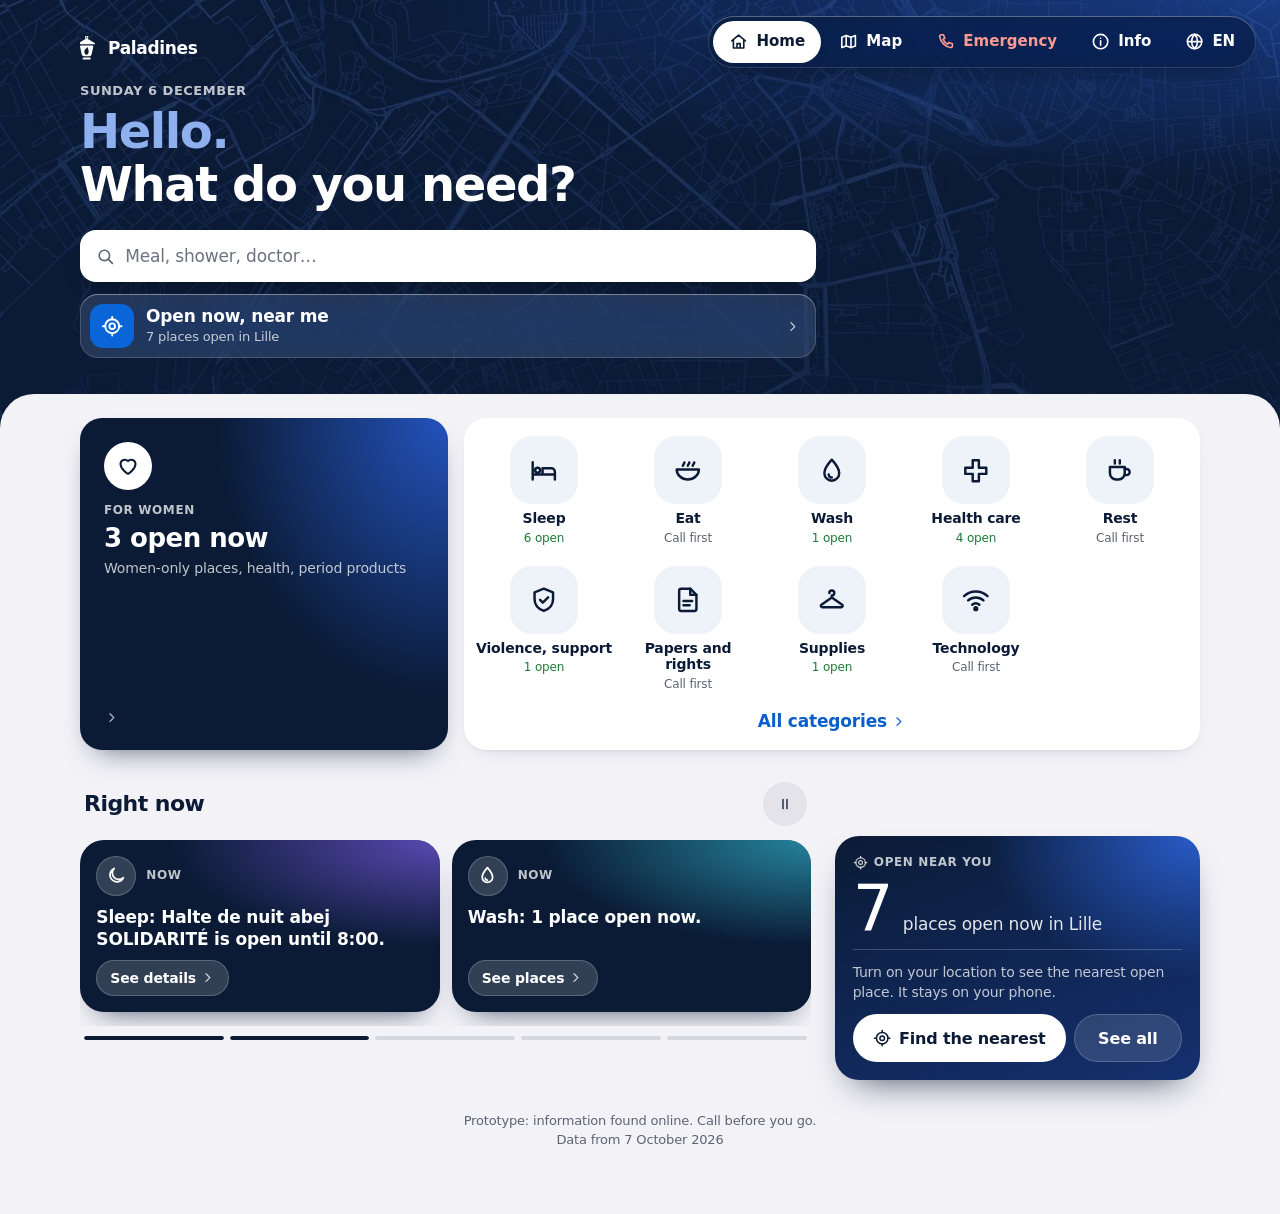
==== commit 2bcaf885: "v31 : nouvelle appli, refaite de zéro Nouveaux index.html, css/app.css et js/app.js, d'après les maq" ====
--- a/index.html
+++ b/index.html
@@ -1,26 +1,25 @@
 <!doctype html>
-<html lang="fr" dir="ltr" data-theme="paladines">
+<html lang="fr" dir="ltr">
 <head>
 <meta charset="utf-8">
 <meta name="viewport" content="width=device-width, initial-scale=1, viewport-fit=cover">
 <title>Paladines</title>
-<meta name="description" content="Pour les femmes à la rue à Lille : trouver un lieu pour dormir, manger, se laver, se soigner ou être aidée.">
+<meta name="description" content="Pour les femmes à la rue à Lille : trouver un lieu ouvert pour dormir, manger, se laver, se soigner ou être aidée.">
 <meta name="referrer" content="no-referrer">
-<meta name="theme-color" content="#f2f2f7" media="(prefers-color-scheme: light)">
-<meta name="theme-color" content="#000000" media="(prefers-color-scheme: dark)">
+<meta name="theme-color" content="#0b1b36">
 <link rel="manifest" href="manifest.webmanifest">
 <link rel="icon" href="icons/icon.svg" type="image/svg+xml">
 <link rel="apple-touch-icon" href="icons/icon-180.png">
 <meta name="mobile-web-app-capable" content="yes">
 <meta name="apple-mobile-web-app-capable" content="yes">
 <meta name="apple-mobile-web-app-title" content="Paladines">
-<meta name="apple-mobile-web-app-status-bar-style" content="default">
+<meta name="apple-mobile-web-app-status-bar-style" content="black-translucent">
 <link rel="stylesheet" href="vendor/leaflet/leaflet.css">
 <link rel="stylesheet" href="css/app.css">
 </head>
 <body>
 
-<!-- Pictogrammes (dessinés pour l'appli, trait de 2 px sur une grille de 24) -->
+<!-- Pictogrammes (trait de 2 px sur une grille de 24) et lanterne de Paladines -->
 <svg xmlns="http://www.w3.org/2000/svg" class="sprite" aria-hidden="true">
   <defs>
     <symbol id="i-lit" viewBox="0 0 24 24"><path d="M3 5v14M3 15h18M21 19v-6a3 3 0 0 0-3-3h-7v5"/><circle cx="7" cy="11.5" r="2"/></symbol>
@@ -62,62 +61,40 @@
     <symbol id="i-installer" viewBox="0 0 24 24"><rect x="6.5" y="2.5" width="11" height="19" rx="2"/><path d="M12 7v7M9 11l3 3 3-3M10.5 18.5h3"/></symbol>
     <symbol id="i-pied" viewBox="0 0 24 24"><circle cx="13.5" cy="4.5" r="1.8"/><path d="M12.5 8.5 11 14.5l-2.5 6.5M11 14.5l3 3v3.5M12.5 8.5l3.5 3.5M12.5 8.5l-3.5 2.5-1 3"/></symbol>
     <symbol id="i-qr" viewBox="0 0 24 24"><rect x="3.5" y="3.5" width="7" height="7" rx="1"/><rect x="13.5" y="3.5" width="7" height="7" rx="1"/><rect x="3.5" y="13.5" width="7" height="7" rx="1"/><path d="M13.5 13.5h3v3h-3ZM17.5 17.5h3v3h-3ZM13.5 20.5h.5M20.5 13.5h.5"/></symbol>
+    <symbol id="logo" viewBox="8 2 48 60"><path fill-rule="evenodd" d="M28 7A4 4 0 1 1 36 7A4 4 0 1 1 28 7ZM30.4 7A1.6 1.6 0 1 0 33.6 7A1.6 1.6 0 1 0 30.4 7ZM13.4 24A1.4 1.4 0 0 1 12 22.6L12 21.94A1.6 1.6 0 0 1 12.82 20.54L30.05 10.89A4 4 0 0 1 33.95 10.89L51.18 20.54A1.6 1.6 0 0 1 52 21.94L52 22.6A1.4 1.4 0 0 1 50.6 24ZM16.15 30.03A2.5 2.5 0 0 1 18.6 27L45.4 27A2.5 2.5 0 0 1 47.85 30.03L44.02 47.77A6 6 0 0 1 38.16 52.5L25.84 52.5A6 6 0 0 1 19.98 47.77ZM22 58A2.5 2.5 0 0 1 24.5 55.5L39.5 55.5A2.5 2.5 0 0 1 42 58A2.5 2.5 0 0 1 39.5 60.5L24.5 60.5A2.5 2.5 0 0 1 22 58ZM33.88 29.64C34.26 33.44 36.77 36.1 36.77 41.04C36.77 45.75 34.34 49.02 31.6 49.02C28.86 49.02 26.43 45.75 26.43 41.04C26.43 38 28.56 36.1 30.46 34.2C31.98 32.68 33.27 31.54 33.88 29.64Z"/></symbol>
+    <symbol id="i-lune" viewBox="0 0 24 24"><path d="M20 14.5A8 8 0 1 1 9.5 4a6.5 6.5 0 0 0 10.5 10.5Z"/></symbol>
+    <symbol id="i-flocon" viewBox="0 0 24 24"><path d="M12 2.5v19M3.8 7.25l16.4 9.5M3.8 16.75l16.4-9.5M9.2 4.2 12 7l2.8-2.8M9.2 19.8 12 17l2.8 2.8M4.6 11l3.8 1-1 3.8M19.4 13l-3.8-1 1-3.8"/></symbol>
+    <symbol id="i-soleil" viewBox="0 0 24 24"><circle cx="12" cy="12" r="4"/><path d="M12 2.5v2M12 19.5v2M2.5 12h2M19.5 12h2M5.3 5.3l1.4 1.4M17.3 17.3l1.4 1.4M5.3 18.7l1.4-1.4M17.3 6.7l1.4-1.4"/></symbol>
+    <symbol id="i-pluie" viewBox="0 0 24 24"><path d="M7 15.5a4.5 4.5 0 1 1 1.2-8.8A5.5 5.5 0 0 1 18.6 8.6 3.5 3.5 0 0 1 17.5 15.5Z"/><path d="M8.5 18.5 7.5 21M12.5 18.5l-1 2.5M16.5 18.5l-1 2.5"/></symbol>
+    <symbol id="i-pause" viewBox="0 0 24 24"><path d="M9 5v14M15 5v14"/></symbol>
+    <symbol id="i-lecture" viewBox="0 0 24 24"><path d="M8 5.5v13l10-6.5Z"/></symbol>
+    <symbol id="i-calques" viewBox="0 0 24 24"><path d="m12 3.5 9 5-9 5-9-5Z"/><path d="m3 13 9 5 9-5"/></symbol>
   </defs>
 </svg>
 
-<a class="sauter" href="#accueil" data-action="sauter" data-t="allerContenu">Aller au contenu</a>
-
-<header class="entete">
-  <a class="marque" href="#accueil">
-    <svg class="marque-logo" viewBox="8 2 48 60" aria-hidden="true">
-      <path class="logo-lanterne" fill-rule="evenodd" d="M28 7A4 4 0 1 1 36 7A4 4 0 1 1 28 7ZM30.4 7A1.6 1.6 0 1 0 33.6 7A1.6 1.6 0 1 0 30.4 7ZM13.4 24A1.4 1.4 0 0 1 12 22.6L12 21.94A1.6 1.6 0 0 1 12.82 20.54L30.05 10.89A4 4 0 0 1 33.95 10.89L51.18 20.54A1.6 1.6 0 0 1 52 21.94L52 22.6A1.4 1.4 0 0 1 50.6 24ZM16.15 30.03A2.5 2.5 0 0 1 18.6 27L45.4 27A2.5 2.5 0 0 1 47.85 30.03L44.02 47.77A6 6 0 0 1 38.16 52.5L25.84 52.5A6 6 0 0 1 19.98 47.77ZM22 58A2.5 2.5 0 0 1 24.5 55.5L39.5 55.5A2.5 2.5 0 0 1 42 58A2.5 2.5 0 0 1 39.5 60.5L24.5 60.5A2.5 2.5 0 0 1 22 58ZM33.88 29.64C34.26 33.44 36.77 36.1 36.77 41.04C36.77 45.75 34.34 49.02 31.6 49.02C28.86 49.02 26.43 45.75 26.43 41.04C26.43 38 28.56 36.1 30.46 34.2C31.98 32.68 33.27 31.54 33.88 29.64Z"/>
-    </svg>
-    <span class="marque-nom">Paladines</span>
-  </a>
-  <div class="entete-actions">
-    <div class="langue-boite">
-      <button type="button" id="btn-langue" class="btn-entete" aria-haspopup="true" aria-expanded="false" aria-controls="menu-langue" data-t-label="langue">
-        <svg class="ic" aria-hidden="true"><use href="#i-globe"></use></svg><span id="code-langue">FR</span>
-      </button>
-      <div id="menu-langue" class="menu-langue" role="menu" hidden>
-        <button type="button" role="menuitemradio" lang="fr" data-action="langue" data-valeur="fr" aria-checked="false">Français</button>
-        <button type="button" role="menuitemradio" lang="en" data-action="langue" data-valeur="en" aria-checked="false">English</button>
-        <button type="button" role="menuitemradio" lang="ar" dir="rtl" data-action="langue" data-valeur="ar" aria-checked="false">العربية</button>
-      </div>
-    </div>
-    <a href="#reglages" class="btn-entete btn-entete--icone" data-t-label="reglages"><svg class="ic" aria-hidden="true"><use href="#i-reglages"></use></svg></a>
-    <button type="button" id="btn-quitter" class="btn-quitter" data-t-label="quitterAide">
-      <svg class="ic" aria-hidden="true"><use href="#i-sortie"></use></svg><span data-t="quitter">Quitter</span>
-    </button>
-  </div>
-</header>
-
-<p id="bandeau-horsligne" class="bandeau-horsligne" role="status" hidden data-t="horsLigne">Hors connexion</p>
+<a class="sauter" href="#vue" data-action="sauter" data-t="allerContenu">Aller au contenu</a>
+<p id="bandeau-horsligne" class="horsligne" role="status" hidden data-t="horsLigne">Hors connexion</p>
 
 <main id="vue" class="vue" tabindex="-1"></main>
 
 <section id="vue-carte" class="vue-carte" hidden>
   <h1 class="visuellement-cache" data-t="navCarte">Carte</h1>
-  <div id="barre-carte" class="barre-carte"></div>
-  <div id="carte" class="carte"></div>
-  <button type="button" id="btn-localiser" class="btn-localiser" data-action="localiser"><svg class="ic" aria-hidden="true"><use href="#i-position"></use></svg></button>
-  <button type="button" id="btn-tel-carte" class="btn-tel-carte" data-action="tel-carte" aria-expanded="false" aria-controls="carte-tel" hidden><svg class="ic" aria-hidden="true"><use href="#i-tel"></use></svg><span></span></button>
-  <div id="carte-tel" class="carte-tel" hidden></div>
-  <p class="carte-msg" role="status" data-action="masquer-msg-carte" hidden></p>
-  <div id="carte-fiche" class="carte-fiche" role="region" aria-live="polite" hidden></div>
+  <div id="carte" class="plan"></div>
+  <div id="carte-haut" class="carte-haut"></div>
+  <p class="carte-msg" role="status" hidden></p>
+  <div id="panneau-carte" class="panneau-carte" role="region" data-t-label="navCarte"></div>
   <div id="guide-haut" class="guide-haut" role="status" aria-live="polite" hidden></div>
   <div id="guide-bas" class="guide-bas" hidden></div>
 </section>
-
-<button type="button" id="btn-lire-page" class="btn-lire-page" data-action="lire-page" data-libelle="lirePage" aria-pressed="false" hidden><svg class="ic" aria-hidden="true"><use href="#i-son"></use></svg><span></span></button>
 
 <nav class="onglets" aria-label="Menu">
   <a href="#accueil" data-onglet="accueil"><svg class="ic" aria-hidden="true"><use href="#i-maison"></use></svg><span data-t="navAccueil">Accueil</span></a>
   <a href="#carte" data-onglet="carte"><svg class="ic" aria-hidden="true"><use href="#i-carte"></use></svg><span data-t="navCarte">Carte</span></a>
   <a href="#urgences" data-onglet="urgences" class="onglet-urg"><svg class="ic" aria-hidden="true"><use href="#i-tel"></use></svg><span data-t="navUrgences">Urgences</span></a>
   <a href="#infos" data-onglet="infos"><svg class="ic" aria-hidden="true"><use href="#i-info"></use></svg><span data-t="navInfos">Infos</span></a>
-  <a href="#favoris" data-onglet="favoris"><svg class="ic" aria-hidden="true"><use href="#i-etoile"></use></svg><span data-t="navFavoris">Gardés</span></a>
+  <button type="button" class="onglet-langue" data-action="menu-langue" aria-haspopup="true" aria-expanded="false" data-t-label="langue"><svg class="ic" aria-hidden="true"><use href="#i-globe"></use></svg><span class="code-langue">FR</span></button>
 </nav>
+<div id="menu-langue" class="menu-langue" role="menu" hidden></div>
 
 <noscript><p class="noscript">Cette page a besoin de JavaScript. En cas d'urgence : 115 (dormir ce soir), 3919 (violences), 17 (police), 112.</p></noscript>
 
--- a/css/app.css
+++ b/css/app.css
@@ -1,85 +1,48 @@
-/* Paladines — la seule feuille de style de l'appli (v30, refaite de zéro).
+/* Paladines — la feuille de style de l'appli (v31, refaite de zéro).
  *
- * Style Apple, épuré : fond gris très clair, cartes blanches arrondies, grands titres, listes groupées,
- * pictogrammes au trait. Clair ou sombre selon le téléphone.
+ * Chaque écran commence par un bandeau bleu nuit, avec le plan des rues de Lille en filigrane
+ * (img/bandeau-lille.jpg, dessiné à partir de data/chemins.json). Dessous, une feuille gris clair
+ * qui chevauche le bandeau, avec des cartes blanches arrondies, comme sur iPhone.
  * Peu de couleurs, chacune un seul sens :
- *   bleu Paladines = choisir, boutons principaux ; vert = ouvert, appeler ; rouge = quitter, urgences ;
- *   bleu vif = itinéraire, position, liens ; orange = ferme bientôt.
- * Police du téléphone (SF Pro, Roboto…), échelle de tailles d'Apple (34/28/22/20/17/15/13/11),
- * tailles en rem (réglage « Taille du texte »), cibles d'au moins 44 px, contraste AA.
- * Ordinateur (≥ 1024 px) : barre latérale à gauche, carte des lieux à droite des listes.
+ *   bleu nuit Paladines = la marque, les boutons principaux ; vert = ouvert, appeler ;
+ *   rouge = urgences ; bleu vif = itinéraire, position, liens ; orange = ferme bientôt.
+ * Police du téléphone (SF Pro, Roboto…), tailles en rem, cibles de 44 px au moins, contraste AA.
+ * Téléphone : onglets en capsule de verre en bas. Ordinateur (≥ 1024 px) : onglets en haut à
+ * droite, pages plus larges, carte à droite des listes et des fiches.
  */
 
 /* ============ 1. Couleurs et mesures ============ */
 :root {
-  color-scheme: light dark;
-
+  color-scheme: light;
+  --nuit: #0b1b36;
+  --nuit-2: #14306f;
   --fond: #f2f2f7;
   --carte: #ffffff;
-  --carte-2: #f7f7fa;
-  --gris-plein: rgb(118 118 128 / 0.12);
   --texte: #0b1b36;
   --texte-2: #5d6472;
   --separateur: rgb(60 60 67 / 0.16);
-
-  --accent: #0b1b36; /* bleu Paladines */
-  --accent-texte: #0b1b36;
-  --accent-doux: rgb(11 27 54 / 0.07);
-  --sur-accent: #ffffff;
-  --bleu: #0a66d8;
-  --bleu-texte: #0a5fcc;
+  --gris-plein: rgb(118 118 128 / 0.12);
+  --tuile: #eef2f9;
   --vert: #248a3d;
   --vert-texte: #1e7a35;
   --rouge: #d70015;
   --rouge-texte: #c40013;
-  --rouge-doux: rgb(215 0 21 / 0.08);
-  --orange-texte: #a64b00;
-  --orange-doux: rgb(255 149 0 / 0.14);
-
-  --barre: rgb(242 242 247 / 0.82);
-  --flou: saturate(180%) blur(20px);
-  --ombre: 0 1px 2px rgb(0 0 0 / 0.04), 0 2px 10px -4px rgb(0 0 0 / 0.08);
-  --ombre-flottante: 0 2px 6px rgb(0 0 0 / 0.08), 0 10px 30px -8px rgb(0 0 0 / 0.22);
-
+  --bleu: #0a66d8;
+  --bleu-texte: #0a5fcc;
+  --orange: #a64b00;
+  --sur-nuit-2: rgb(255 255 255 / 0.74);
+  --verre-nuit: rgb(255 255 255 / 0.12);
+  --r: 22px;
+  --r-petit: 14px;
+  --gouttiere: 16px;
+  --onglets-h: 64px;
+  --ombre: 0 1px 2px rgb(0 0 0 / 0.04), 0 8px 20px -14px rgb(11 27 54 / 0.28);
+  --ombre-flottante: 0 2px 6px rgb(0 0 0 / 0.08), 0 16px 36px -14px rgb(11 27 54 / 0.45);
+  --flou: blur(22px) saturate(180%);
   --police: -apple-system, BlinkMacSystemFont, "SF Pro Text", "Segoe UI Variable Text", "Segoe UI", Roboto, "Noto Sans", "Noto Sans Arabic", "Geeza Pro", "Noto Sans Ethiopic", system-ui, sans-serif;
   --police-titre: -apple-system, BlinkMacSystemFont, "SF Pro Display", "Segoe UI Variable Display", "Segoe UI", Roboto, "Noto Sans", "Noto Sans Arabic", "Geeza Pro", "Noto Sans Ethiopic", system-ui, sans-serif;
-
-  --r: 14px;
-  --r-petit: 10px;
-  --h-entete: 52px;
-  --h-onglets: 56px;
-  --gouttiere: 16px;
-  --largeur: 40rem;
-}
-@media (prefers-color-scheme: dark) {
-  :root {
-    --fond: #000000;
-    --carte: #1c1c1e;
-    --carte-2: #2c2c2e;
-    --gris-plein: rgb(118 118 128 / 0.24);
-    --texte: #ffffff;
-    --texte-2: #a7a7ad;
-    --separateur: rgb(84 84 88 / 0.6);
-    --accent: #2c5bd8;
-    --accent-texte: #8fb3ff;
-    --accent-doux: rgb(143 179 255 / 0.14);
-    --bleu: #0a66d8;
-    --bleu-texte: #64a8ff;
-    --vert-texte: #30d158;
-    --rouge-texte: #ff6961;
-    --rouge-doux: rgb(255 69 58 / 0.16);
-    --orange-texte: #ffb340;
-    --orange-doux: rgb(255 159 10 / 0.18);
-    --barre: rgb(22 22 24 / 0.82);
-    --ombre: none;
-    --ombre-flottante: 0 2px 6px rgb(0 0 0 / 0.4), 0 10px 30px -8px rgb(0 0 0 / 0.6);
-  }
-}
-@media (prefers-reduced-transparency: reduce) {
-  :root {
-    --barre: var(--fond);
-    --flou: none;
-  }
+  /* Noms gardés pour affiche.html */
+  --accent-texte: var(--nuit);
 }
 
 /* ============ 2. Bases ============ */
@@ -100,45 +63,41 @@
   color: var(--texte);
   font-family: var(--police);
   font-size: 1.0625rem;
-  line-height: 1.47;
+  line-height: 1.45;
   letter-spacing: -0.01em;
   -webkit-font-smoothing: antialiased;
   -webkit-tap-highlight-color: transparent;
+}
+/* Sous la barre d'état de l'iPhone (appli installée) : toujours bleu nuit */
+body::before {
+  content: "";
+  position: fixed;
+  z-index: 60;
+  top: 0;
+  left: 0;
+  right: 0;
+  height: env(safe-area-inset-top, 0px);
+  background: var(--nuit);
 }
 h1,
 h2,
 h3,
 p,
 ul,
-ol,
-figure {
+ol {
   margin: 0;
-}
-h1 {
-  font-family: var(--police-titre);
-  font-size: 2.125rem;
-  font-weight: 700;
-  line-height: 1.12;
-  letter-spacing: -0.025em;
-}
-h2 {
-  font-family: var(--police-titre);
-  font-size: 1.25rem;
-  font-weight: 600;
-  line-height: 1.25;
-  letter-spacing: -0.02em;
 }
 ul,
 ol {
-  padding-inline-start: 1.25em;
+  padding: 0;
+  list-style: none;
 }
 a {
   color: var(--bleu-texte);
 }
 button,
 input,
-textarea,
-select {
+textarea {
   font: inherit;
   letter-spacing: inherit;
   color: inherit;
@@ -146,20 +105,9 @@
 button {
   cursor: pointer;
 }
-img,
-svg {
-  max-width: 100%;
-}
 :focus-visible {
   outline: 3px solid var(--bleu);
   outline-offset: 2px;
-}
-small {
-  font-size: 0.8125rem;
-}
-code {
-  font-size: 0.875em;
-  overflow-wrap: anywhere;
 }
 [hidden] {
   display: none !important;
@@ -181,15 +129,14 @@
   stroke-linejoin: round;
   vertical-align: -0.25em;
 }
+.chevron {
+  width: 0.95rem;
+  height: 0.95rem;
+  opacity: 0.5;
+}
 [dir="rtl"] .chevron,
 [dir="rtl"] .retour .ic {
   transform: scaleX(-1);
-}
-.chevron {
-  width: 1rem;
-  height: 1rem;
-  color: var(--texte-2);
-  opacity: 0.7;
 }
 .visuellement-cache {
   position: absolute !important;
@@ -201,17 +148,17 @@
 }
 .sauter {
   position: absolute;
+  z-index: 100;
+  top: -100px;
   inset-inline-start: 8px;
-  top: -100px;
-  z-index: 100;
   padding: 10px 14px;
-  border-radius: var(--r-petit);
-  background: var(--accent);
-  color: var(--sur-accent);
+  border-radius: 12px;
+  background: #fff;
+  color: var(--nuit);
   font-weight: 600;
 }
 .sauter:focus {
-  top: 8px;
+  top: calc(env(safe-area-inset-top, 0px) + 8px);
 }
 .piege {
   position: absolute;
@@ -224,186 +171,1660 @@
   margin: 16px;
   padding: 16px;
   border-radius: var(--r);
-  background: var(--carte);
-}
-/* Numéros et adresses toujours de gauche à droite, chiffres alignés */
+  background: #fff;
+}
+.horsligne {
+  position: fixed;
+  z-index: 50;
+  top: calc(env(safe-area-inset-top, 0px) + 8px);
+  left: 50%;
+  transform: translateX(-50%);
+  margin: 0;
+  padding: 6px 14px;
+  border-radius: 999px;
+  background: rgb(11 27 54 / 0.85);
+  color: #fff;
+  font-size: 0.8125rem;
+  font-weight: 600;
+  box-shadow: var(--ombre-flottante);
+  -webkit-backdrop-filter: var(--flou);
+  backdrop-filter: var(--flou);
+}
+.statut,
+.ligne-dist,
+.live-n,
+.urgence-num,
 .horaires,
-.statut,
-.urg-num,
-.lieu-meta,
 .guide-dist,
 .guide-temps {
   font-variant-numeric: tabular-nums;
 }
+.aide {
+  color: var(--texte-2);
+  font-size: 0.875rem;
+}
+.ok {
+  display: flex;
+  align-items: center;
+  gap: 8px;
+  color: var(--vert-texte);
+  font-weight: 600;
+}
+.etiquette {
+  display: flex;
+  align-items: center;
+  gap: 6px;
+  font-size: 0.75rem;
+  font-weight: 700;
+  letter-spacing: 0.05em;
+  text-transform: uppercase;
+}
+.etiquette .ic {
+  width: 0.95rem;
+  height: 0.95rem;
+}
+/* Pas d'espacement entre les lettres en arabe, dari et pachto (l'écriture serait coupée) */
+[dir="rtl"] .etiquette,
+[dir="rtl"] .moment-eti,
+[dir="rtl"] .bande-date {
+  letter-spacing: 0;
+}
 
-/* ============ 3. En-tête et barre d'onglets ============ */
-.entete {
-  position: sticky;
-  top: 0;
-  z-index: 30;
-  display: flex;
-  align-items: center;
-  justify-content: space-between;
+/* ============ 3. Boutons ============ */
+.bouton {
+  display: inline-flex;
+  align-items: center;
+  justify-content: center;
   gap: 8px;
-  min-height: calc(var(--h-entete) + env(safe-area-inset-top, 0px));
-  padding: env(safe-area-inset-top, 0px) var(--gouttiere) 0;
-  background: var(--barre);
-  box-shadow: 0 0.5px 0 var(--separateur);
+  min-height: 48px;
+  padding: 0 20px;
+  border: 0;
+  border-radius: 999px;
+  background: var(--nuit);
+  color: #fff;
+  font-size: 1rem;
+  font-weight: 600;
+  text-align: center;
+  text-decoration: none;
+  transition: transform 0.15s ease, filter 0.15s ease;
+}
+.bouton:hover {
+  filter: brightness(1.1);
+}
+.bouton:active {
+  transform: scale(0.97);
+}
+.bouton .ic {
+  width: 1.15rem;
+  height: 1.15rem;
+}
+.bouton--blanc {
+  background: #fff;
+  color: var(--nuit);
+}
+.bouton--blanc:hover {
+  filter: brightness(0.96);
+}
+.bouton--vert {
+  background: var(--vert);
+}
+.bouton--rouge {
+  background: var(--rouge);
+}
+.bouton--bleu {
+  background: var(--bleu);
+}
+.bouton--gris {
+  background: var(--gris-plein);
+  color: var(--nuit);
+}
+.bouton--gris:hover {
+  filter: brightness(0.95);
+}
+.bouton--danger {
+  color: var(--rouge-texte);
+}
+.bouton--verre {
+  background: var(--verre-nuit);
+  box-shadow: inset 0 0 0 1px rgb(255 255 255 / 0.18);
+}
+.bouton--large {
+  width: 100%;
+  min-height: 54px;
+  font-size: 1.0625rem;
+}
+.bouton--petit {
+  min-height: 44px;
+  padding: 0 16px;
+  font-size: 0.9375rem;
+}
+.boutons {
+  display: flex;
+  flex-wrap: wrap;
+  gap: 8px;
+}
+/* Rond de verre sur le bandeau (langue, garder, envoyer) */
+.rond-verre {
+  display: grid;
+  place-items: center;
+  flex: none;
+  width: 44px;
+  height: 44px;
+  border: 0;
+  border-radius: 50%;
+  background: var(--verre-nuit);
+  box-shadow: inset 0 0 0 1px rgb(255 255 255 / 0.2);
+  color: #fff;
   -webkit-backdrop-filter: var(--flou);
   backdrop-filter: var(--flou);
 }
-.marque {
+.rond-verre:hover {
+  background: rgb(255 255 255 / 0.2);
+}
+.rond-verre .ic {
+  width: 1.3rem;
+  height: 1.3rem;
+}
+.rond-verre[aria-pressed="true"] {
+  background: #fff;
+  color: var(--nuit);
+}
+.rond-verre[aria-pressed="true"] .ic {
+  fill: currentColor;
+}
+
+/* Puces : capsules de verre sur le bandeau ; choisie = blanche */
+.puces {
+  display: flex;
+  flex-wrap: wrap;
+  gap: 8px;
+  margin-top: 16px;
+}
+.puce {
+  position: relative;
   display: inline-flex;
   align-items: center;
-  gap: 8px;
-  min-height: 44px;
-  color: var(--texte);
-  text-decoration: none;
-}
-.marque-logo {
-  width: 26px;
-  height: 32px;
-}
-.logo-lanterne {
-  fill: var(--accent-texte);
-}
-.marque-nom {
-  font-family: var(--police-titre);
-  font-size: 1.0625rem;
-  font-weight: 600;
-  letter-spacing: -0.02em;
-}
-.entete-actions {
-  display: flex;
-  align-items: center;
-  gap: 2px;
-}
-.btn-entete {
-  display: inline-flex;
-  align-items: center;
-  justify-content: center;
-  gap: 4px;
-  min-width: 44px;
-  min-height: 44px;
-  padding: 0 8px;
-  border: 0;
-  border-radius: 999px;
-  background: none;
-  color: var(--accent-texte);
-  font-size: 0.9375rem;
-  font-weight: 600;
-  text-decoration: none;
-}
-.btn-entete:hover {
-  background: var(--gris-plein);
-}
-.btn-quitter {
-  display: inline-flex;
-  align-items: center;
   gap: 6px;
-  min-height: 36px;
-  margin-inline-start: 6px;
+  min-height: 38px;
   padding: 0 14px;
   border: 0;
   border-radius: 999px;
-  background: var(--rouge);
+  background: var(--verre-nuit);
+  box-shadow: inset 0 0 0 1px rgb(255 255 255 / 0.18);
   color: #fff;
   font-size: 0.9375rem;
   font-weight: 600;
-  position: relative;
-}
-.btn-quitter::after {
+  text-decoration: none;
+  white-space: nowrap;
+  -webkit-backdrop-filter: var(--flou);
+  backdrop-filter: var(--flou);
+}
+.puce::after {
   content: "";
   position: absolute;
   inset: -4px 0;
 }
-.btn-quitter:hover {
-  background: #b80012;
-}
-.btn-quitter .ic {
-  width: 1.1em;
-  height: 1.1em;
-}
-.langue-boite {
+.puce .ic {
+  width: 1.05rem;
+  height: 1.05rem;
+}
+.puce:hover {
+  background: rgb(255 255 255 / 0.2);
+}
+.puce[aria-pressed="true"],
+.puce[aria-expanded="true"] {
+  background: #fff;
+  color: var(--nuit);
+}
+.puce[aria-pressed="true"] .ic {
+  color: var(--bleu);
+}
+/* Sur fond clair */
+.puce--claire,
+.puces--claires .puce {
+  background: var(--carte);
+  box-shadow: var(--ombre);
+  color: var(--nuit);
+  -webkit-backdrop-filter: none;
+  backdrop-filter: none;
+}
+.puce--claire:hover,
+.puces--claires .puce:hover {
+  background: var(--tuile);
+}
+.puce--claire[aria-pressed="true"] {
+  background: var(--nuit);
+  color: #fff;
+}
+.puces--claires {
+  margin-top: 0;
+}
+
+/* ============ 4. Bandeau ============ */
+.bande {
   position: relative;
-}
-.menu-langue {
-  position: absolute;
-  z-index: 40;
-  top: calc(100% + 6px);
-  inset-inline-end: 0;
+  padding: calc(env(safe-area-inset-top, 0px) + 8px) var(--gouttiere) 54px;
+  color: #fff;
+  background:
+    radial-gradient(120% 70% at 100% 0%, rgb(37 86 196 / 0.55), rgb(37 86 196 / 0) 60%),
+    linear-gradient(180deg, rgb(11 27 54 / 0.25), rgb(11 27 54 / 0.6)),
+    url("../img/bandeau-lille.jpg") 42% 40% / max(100%, 46rem) auto no-repeat,
+    var(--nuit);
+}
+.bande-in {
+  max-width: 70rem;
+  margin-inline: auto;
+}
+.bande-haut {
+  display: flex;
+  align-items: center;
+  justify-content: space-between;
+  min-height: 52px;
+  margin-bottom: 8px;
+}
+.marque {
+  display: inline-flex;
+  align-items: center;
+  gap: 8px;
+  min-height: 44px;
+  color: #fff;
+  font-family: var(--police-titre);
+  font-size: 1.0625rem;
+  font-weight: 600;
+  letter-spacing: -0.02em;
+  text-decoration: none;
+}
+.marque-logo {
+  width: 20px;
+  height: 25px;
+  fill: currentColor;
+}
+.bande-date {
+  color: var(--sur-nuit-2);
+  font-size: 0.8125rem;
+  font-weight: 600;
+  letter-spacing: 0.04em;
+  text-transform: uppercase;
+}
+.bande-titre {
+  margin: 4px 0 20px;
+  font-family: var(--police-titre);
+  font-size: 2rem;
+  font-weight: 700;
+  line-height: 1.1;
+  letter-spacing: -0.03em;
+  text-wrap: balance;
+}
+.bande-titre span {
+  display: block;
+  color: #8fb0ef;
+}
+/* Recherche : un champ blanc */
+.recherche {
+  display: flex;
+  align-items: center;
+  gap: 10px;
+  min-height: 52px;
+  padding-inline: 16px 10px;
+  border-radius: 16px;
+  background: #fff;
+  color: var(--texte-2);
+  box-shadow: 0 10px 24px -14px rgb(0 0 0 / 0.6);
+}
+.recherche:focus-within {
+  box-shadow: 0 0 0 3px rgb(143 176 239 / 0.9), 0 10px 24px -14px rgb(0 0 0 / 0.6);
+}
+.recherche > .ic {
+  width: 1.2rem;
+  height: 1.2rem;
+}
+.recherche input {
+  flex: 1;
+  width: 0;
+  min-width: 0;
+  min-height: 48px;
+  padding: 0;
+  border: 0;
+  outline: none;
+  background: none;
+  color: var(--texte);
+  font-size: 1.0625rem;
+}
+.recherche input::placeholder {
+  color: #6b7280;
+  opacity: 1;
+}
+/* « Ouvert maintenant, près de moi » : verre sur le bandeau */
+.proche {
+  display: flex;
+  align-items: center;
+  gap: 12px;
+  min-height: 64px;
+  margin-top: 12px;
+  padding-block: 8px;
+  padding-inline: 10px 16px;
+  border-radius: 18px;
+  background: var(--verre-nuit);
+  box-shadow: inset 0 1px 0 rgb(255 255 255 / 0.28), inset 0 0 0 1px rgb(255 255 255 / 0.16);
+  color: #fff;
+  text-decoration: none;
+  -webkit-backdrop-filter: var(--flou);
+  backdrop-filter: var(--flou);
+  transition: background-color 0.15s ease, transform 0.15s ease;
+}
+.proche:hover {
+  background: rgb(255 255 255 / 0.18);
+}
+.proche:active {
+  transform: scale(0.985);
+}
+.proche-ic {
   display: grid;
-  min-width: 13rem;
-  max-height: calc(100vh - 90px);
-  max-height: calc(100dvh - 90px);
-  overflow-y: auto;
-  padding: 6px;
+  place-items: center;
+  flex: none;
+  width: 44px;
+  height: 44px;
+  border-radius: 13px;
+  background: var(--bleu);
+}
+.proche-ic .ic {
+  width: 1.4rem;
+  height: 1.4rem;
+}
+.proche-txt {
+  display: flex;
+  flex: 1;
+  flex-direction: column;
+  min-width: 0;
+}
+.proche-txt strong {
+  font-weight: 600;
+  line-height: 1.25;
+}
+.proche-txt small {
+  color: var(--sur-nuit-2);
+  font-size: 0.8125rem;
+}
+.proche .chevron {
+  opacity: 0.75;
+}
+/* En-tête des autres pages */
+.retour {
+  display: inline-flex;
+  align-items: center;
+  gap: 2px;
+  min-height: 44px;
+  margin-block: 4px 6px;
+  margin-inline-start: -6px;
+  padding-inline: 4px 8px;
+  color: #fff;
+  font-size: 1.0625rem;
+  text-decoration: none;
+}
+.retour .ic {
+  width: 1.4rem;
+  height: 1.4rem;
+  stroke-width: 2.4;
+}
+.page-tete {
+  display: flex;
+  align-items: center;
+  gap: 14px;
+}
+.page-tete h1 {
+  font-family: var(--police-titre);
+  font-size: 1.875rem;
+  font-weight: 700;
+  line-height: 1.1;
+  letter-spacing: -0.03em;
+  overflow-wrap: anywhere;
+  hyphens: auto;
+}
+.page-sous {
+  margin-top: 4px;
+  color: var(--sur-nuit-2);
+  font-size: 0.9375rem;
+}
+.page-ic {
+  display: grid;
+  place-items: center;
+  flex: none;
+  width: 54px;
+  height: 54px;
+  border-radius: 18px;
+  background: var(--verre-nuit);
+  box-shadow: inset 0 0 0 1px rgb(255 255 255 / 0.18);
+}
+.page-ic .ic {
+  width: 1.75rem;
+  height: 1.75rem;
+}
+.page-ic--bleu {
+  background: var(--bleu);
+  box-shadow: none;
+}
+.page-ic--blanc {
+  background: #fff;
+  color: var(--nuit);
+}
+.page-ic--rouge {
+  background: var(--rouge);
+  box-shadow: none;
+}
+.position-msg {
+  margin-top: 10px;
+  color: var(--sur-nuit-2);
+  font-size: 0.8125rem;
+}
+.puces--sous {
+  margin-top: 16px;
+}
+
+/* ============ 5. La feuille claire sous le bandeau ============ */
+.feuille {
+  position: relative;
+  display: flex;
+  flex-direction: column;
+  gap: 16px;
+  min-height: 40vh;
+  margin-top: -28px;
+  padding: 20px var(--gouttiere) calc(var(--onglets-h) + 44px + env(safe-area-inset-bottom, 0px));
+  border-radius: 30px 30px 0 0;
+  background: var(--fond);
+}
+.feuille > *,
+.col-principale > * {
+  min-width: 0;
+}
+.col-principale {
+  display: flex;
+  flex-direction: column;
+  gap: 16px;
+}
+.col-carte {
+  display: none;
+}
+/* Une carte blanche */
+.carte {
   border-radius: var(--r);
   background: var(--carte);
-  box-shadow: var(--ombre-flottante), 0 0 0 0.5px var(--separateur);
-}
-.menu-langue button {
+  box-shadow: var(--ombre);
+}
+.texte {
+  padding: 16px;
+  font-size: 0.9375rem;
+}
+.titre-section {
+  margin: 10px 4px 0;
+  font-family: var(--police-titre);
+  font-size: 1.25rem;
+  font-weight: 700;
+  letter-spacing: -0.02em;
+}
+.groupe {
+  display: flex;
+  flex-direction: column;
+  gap: 10px;
+}
+.note-bas {
+  padding: 8px 8px 0;
+  color: var(--texte-2);
+  font-size: 0.8125rem;
+  text-align: center;
+}
+.note-bas--gauche {
+  text-align: start;
+}
+.note-bas a {
+  color: var(--texte-2);
+}
+.vide {
+  padding: 32px 16px;
+  color: var(--texte-2);
+  text-align: center;
+}
+.rappel,
+.lien-ligne,
+.note {
+  display: flex;
+  align-items: flex-start;
+  gap: 12px;
+  padding: 14px 16px;
+  font-size: 0.9375rem;
+}
+.rappel > .ic,
+.lien-ligne > .ic:first-child,
+.note > .ic {
+  flex: none;
+  margin-top: 2px;
+  color: var(--bleu);
+}
+.lien-ligne {
+  align-items: center;
+  color: var(--texte);
+  font-weight: 600;
+  text-decoration: none;
+}
+.lien-ligne span {
+  flex: 1;
+}
+.note {
+  background: #eef2f9;
+}
+.note--ferme {
+  background: rgb(215 0 21 / 0.08);
+}
+.note--ferme > .ic {
+  color: var(--rouge-texte);
+}
+
+/* ============ 6. Accueil ============ */
+.installer {
+  display: flex;
+  flex-direction: column;
+  gap: 8px;
+  padding: 16px;
+  font-size: 0.9375rem;
+}
+.installer-titre {
+  display: flex;
+  align-items: center;
+  gap: 8px;
+  font-size: 1.0625rem;
+  font-weight: 600;
+}
+.accueil-grille {
+  display: flex;
+  flex-direction: column;
+  gap: 18px;
+}
+/* « Pour les femmes » : la grande carte bleu nuit */
+.carte-femmes {
+  display: flex;
+  align-items: center;
+  gap: 14px;
+  padding: 16px;
+  border-radius: var(--r);
+  background:
+    radial-gradient(90% 120% at 100% 0%, rgb(37 86 196 / 0.95), rgb(37 86 196 / 0) 70%),
+    var(--nuit);
+  color: #fff;
+  text-decoration: none;
+  box-shadow: 0 14px 30px -18px rgb(11 27 54 / 0.85);
+  transition: transform 0.15s ease;
+}
+.carte-femmes:active {
+  transform: scale(0.985);
+}
+.carte-femmes-ic {
+  display: grid;
+  place-items: center;
+  flex: none;
+  width: 48px;
+  height: 48px;
+  border-radius: 50%;
+  background: #fff;
+  color: var(--nuit);
+}
+.carte-femmes-ic .ic {
+  width: 1.5rem;
+  height: 1.5rem;
+}
+.carte-femmes-txt {
+  display: flex;
+  flex: 1;
+  flex-direction: column;
+  min-width: 0;
+}
+.carte-femmes-txt .etiquette {
+  color: var(--sur-nuit-2);
+}
+.carte-femmes-txt strong {
+  font-family: var(--police-titre);
+  font-size: 1.3125rem;
+  font-weight: 700;
+  letter-spacing: -0.02em;
+}
+.carte-femmes-txt small {
+  color: var(--sur-nuit-2);
+  font-size: 0.875rem;
+}
+.carte-femmes .chevron {
+  opacity: 0.7;
+}
+/* Les besoins : des icônes, comme sur l'écran d'accueil de l'iPhone */
+.grille {
+  display: grid;
+  grid-template-columns: repeat(3, minmax(0, 1fr));
+  gap: 18px 8px;
+}
+.tuile {
+  display: flex;
+  flex-direction: column;
+  align-items: center;
+  gap: 6px;
+  color: var(--texte);
+  text-align: center;
+  text-decoration: none;
+}
+.tuile-ic {
+  display: grid;
+  place-items: center;
+  width: 68px;
+  height: 68px;
+  border-radius: 22px;
+  background: var(--carte);
+  box-shadow: 0 1px 2px rgb(0 0 0 / 0.04), 0 8px 18px -12px rgb(11 27 54 / 0.4);
+  transition: transform 0.15s ease, box-shadow 0.15s ease;
+}
+.tuile-ic .ic {
+  width: 1.85rem;
+  height: 1.85rem;
+}
+.tuile:hover .tuile-ic {
+  box-shadow: 0 1px 2px rgb(0 0 0 / 0.04), 0 14px 24px -12px rgb(11 27 54 / 0.5);
+}
+.tuile:active .tuile-ic {
+  transform: scale(0.93);
+}
+.tuile-nom {
+  max-width: 100%;
+  font-size: 0.875rem;
+  font-weight: 600;
+  line-height: 1.2;
+  overflow-wrap: anywhere;
+  hyphens: auto;
+}
+.tuile-nb {
+  margin-top: -3px;
+  color: var(--texte-2);
+  font-size: 0.75rem;
+  font-weight: 500;
+}
+.tuile-nb--ouvert {
+  color: var(--vert-texte);
+}
+.lien-toutes {
+  display: flex;
+  align-items: center;
+  justify-content: center;
+  gap: 4px;
   min-height: 44px;
+  margin-top: 6px;
+  color: var(--bleu-texte);
+  font-weight: 600;
+  text-decoration: none;
+}
+.lien-toutes .chevron {
+  opacity: 1;
+}
+.section-tete {
+  display: flex;
+  align-items: center;
+  justify-content: space-between;
+  margin: 8px 4px 0;
+}
+.section-tete h2 {
+  font-family: var(--police-titre);
+  font-size: 1.375rem;
+  font-weight: 700;
+  letter-spacing: -0.025em;
+}
+
+/* « En ce moment » : des cartes qui défilent ; une barre se remplit sous la carte en cours */
+.moment {
+  display: flex;
+  flex-direction: column;
+  gap: 10px;
+}
+.moment-pause {
+  display: grid;
+  place-items: center;
+  width: 44px;
+  height: 44px;
+  border: 0;
+  border-radius: 50%;
+  background: var(--gris-plein);
+  color: var(--nuit);
+}
+.moment-pause .ic {
+  width: 1rem;
+  height: 1rem;
+}
+.moment-piste {
+  display: flex;
+  gap: 12px;
+  margin-inline: calc(var(--gouttiere) * -1);
+  padding: 4px var(--gouttiere) 14px;
+  overflow-x: auto;
+  overscroll-behavior-x: contain;
+  scroll-snap-type: x mandatory;
+  scroll-padding-inline: var(--gouttiere);
+  scrollbar-width: none;
+}
+.moment-piste::-webkit-scrollbar {
+  display: none;
+}
+.moment-carte {
+  flex: none;
+  width: min(86%, 22rem);
+  scroll-snap-align: start;
+}
+.moment-lien {
+  position: relative;
+  display: flex;
+  flex-direction: column;
+  gap: 10px;
+  height: 100%;
+  min-height: 170px;
+  padding: 16px;
+  overflow: hidden;
+  border-radius: 24px;
+  color: #fff;
+  text-decoration: none;
+  isolation: isolate;
+  background: var(--nuit);
+  box-shadow: 0 16px 30px -20px rgb(11 27 54 / 0.9);
+}
+/* Chaque sorte d'info a sa lueur, sur le même bleu nuit */
+.moment-lien::before {
+  content: "";
+  position: absolute;
+  z-index: -1;
+  inset: 0;
+  background: radial-gradient(110% 90% at 100% 0%, var(--lueur, rgb(37 86 196 / 0.9)), transparent 68%);
+}
+.moment--froid,
+.moment--hiver {
+  --lueur: rgb(90 170 255 / 0.75);
+}
+.moment--chaleur {
+  --lueur: rgb(255 149 0 / 0.75);
+}
+.moment--pluie,
+.moment--meteo {
+  --lueur: rgb(62 140 230 / 0.8);
+}
+.moment--dormir,
+.moment--nuit {
+  --lueur: rgb(122 92 230 / 0.7);
+}
+.moment--manger {
+  --lueur: rgb(52 199 89 / 0.55);
+}
+.moment--laver {
+  --lueur: rgb(48 176 199 / 0.7);
+}
+.moment--femmes {
+  --lueur: rgb(37 86 196 / 0.95);
+}
+.moment--rouvre {
+  --lueur: rgb(52 199 89 / 0.6);
+}
+.moment-haut {
+  display: flex;
+  align-items: center;
+  gap: 10px;
+}
+.moment-ic {
+  display: grid;
+  place-items: center;
+  flex: none;
+  width: 40px;
+  height: 40px;
+  border-radius: 50%;
+  background: rgb(255 255 255 / 0.16);
+  box-shadow: inset 0 0 0 1px rgb(255 255 255 / 0.2);
+}
+.moment-ic .ic {
+  width: 1.3rem;
+  height: 1.3rem;
+}
+.moment-eti {
+  color: var(--sur-nuit-2);
+  font-size: 0.75rem;
+  font-weight: 700;
+  letter-spacing: 0.05em;
+  text-transform: uppercase;
+}
+.moment-txt {
+  flex: 1;
+  font-size: 1.0625rem;
+  font-weight: 600;
+  line-height: 1.3;
+}
+.moment-action {
+  display: inline-flex;
+  align-items: center;
+  align-self: flex-start;
+  gap: 4px;
+  min-height: 36px;
+  padding: 0 14px;
+  border-radius: 999px;
+  background: rgb(255 255 255 / 0.16);
+  box-shadow: inset 0 0 0 1px rgb(255 255 255 / 0.2);
+  font-size: 0.875rem;
+  font-weight: 600;
+}
+.moment-action .chevron {
+  opacity: 0.8;
+}
+.moment-barres {
+  display: flex;
+  gap: 6px;
+  padding-inline: 4px;
+}
+.moment-barres span {
+  flex: 1;
+  height: 4px;
+  overflow: hidden;
+  border-radius: 2px;
+  background: rgb(11 27 54 / 0.12);
+}
+.moment-barres i {
+  display: block;
+  width: 0;
+  height: 100%;
+  border-radius: 2px;
+  background: var(--nuit);
+}
+.moment-barres .passe i {
+  width: 100%;
+}
+.moment-barres .actif i {
+  animation: remplir 6s linear forwards;
+}
+.moment.en-pause .moment-barres .actif i {
+  animation-play-state: paused;
+}
+@keyframes remplir {
+  from {
+    width: 0;
+  }
+  to {
+    width: 100%;
+  }
+}
+
+/* « Ouvert près de vous » : le grand chiffre (comme l'app Météo) et le lieu le plus proche */
+.live {
+  display: flex;
+  flex-direction: column;
+  gap: 10px;
+  padding: 18px;
+  border-radius: 24px;
+  color: #fff;
+  background:
+    radial-gradient(90% 90% at 100% 0%, rgb(42 95 208 / 0.95), rgb(42 95 208 / 0) 65%),
+    linear-gradient(160deg, var(--nuit), var(--nuit-2));
+  box-shadow: 0 18px 36px -20px rgb(11 27 54 / 0.85);
+}
+.live > .etiquette {
+  color: var(--sur-nuit-2);
+}
+.live-chiffre {
+  display: flex;
+  align-items: flex-end;
+  gap: 12px;
+}
+.live-n {
+  font-family: var(--police-titre);
+  font-size: 4rem;
+  font-weight: 200;
+  line-height: 0.9;
+  letter-spacing: -0.04em;
+}
+.live-chiffre p {
+  padding-bottom: 4px;
+  color: rgb(255 255 255 / 0.88);
+  font-weight: 500;
+  line-height: 1.3;
+}
+.live-plus {
+  display: flex;
+  flex-direction: column;
+  gap: 4px;
+  padding-top: 12px;
+  border-top: 0.5px solid rgb(255 255 255 / 0.2);
+}
+.live-plus .etiquette {
+  color: var(--sur-nuit-2);
+}
+.live-nom {
+  color: #fff;
+  font-size: 1.0625rem;
+  font-weight: 600;
+  line-height: 1.25;
+  text-decoration: none;
+}
+.live-meta {
+  color: var(--sur-nuit-2);
+  font-size: 0.875rem;
+}
+.live-boutons {
+  display: flex;
+  flex-wrap: wrap;
+  gap: 8px;
+  margin-top: 8px;
+}
+.live-boutons .bouton {
+  flex: 1 1 0;
+  min-width: max-content;
+}
+
+/* ============ 7. Listes ============ */
+.filtres-plus {
+  display: flex;
+  flex-wrap: wrap;
+  gap: 8px;
+  padding: 12px;
+}
+.filtres-plus .puce--claire {
+  box-shadow: inset 0 0 0 1px var(--separateur);
+}
+.compte {
+  padding-inline: 6px;
+  color: var(--texte-2);
+  font-size: 0.8125rem;
+}
+.liste {
+  overflow: hidden;
+  border-radius: var(--r);
+  background: var(--carte);
+  box-shadow: var(--ombre);
+}
+.ligne {
+  position: relative;
+  display: flex;
+  align-items: center;
+}
+.ligne + .ligne::before {
+  content: "";
+  position: absolute;
+  top: 0;
+  inset-inline: 70px 0;
+  height: 0.5px;
+  background: var(--separateur);
+}
+.ligne-lien {
+  display: flex;
+  flex: 1;
+  align-items: center;
+  gap: 12px;
+  min-width: 0;
+  padding-block: 12px;
+  padding-inline: 14px 8px;
+  color: var(--texte);
+  text-decoration: none;
+}
+.ligne-lien:hover {
+  background: #f7f8fb;
+}
+.ligne-ic {
+  display: grid;
+  place-items: center;
+  flex: none;
+  width: 44px;
+  height: 44px;
+  border-radius: 14px;
+  background: var(--tuile);
+  color: var(--nuit);
+}
+.ligne-ic .ic {
+  width: 1.4rem;
+  height: 1.4rem;
+}
+.ligne-corps {
+  display: flex;
+  flex: 1;
+  flex-direction: column;
+  align-items: flex-start;
+  gap: 2px;
+  min-width: 0;
+}
+.ligne-cat {
+  color: var(--texte-2);
+  font-size: 0.8125rem;
+}
+.ligne-nom {
+  font-weight: 600;
+  line-height: 1.3;
+  overflow-wrap: anywhere;
+}
+.ligne-femmes {
+  color: var(--texte-2);
+  font-size: 0.875rem;
+  line-height: 1.35;
+}
+.ligne-meta {
+  display: flex;
+  flex-wrap: wrap;
+  align-items: center;
+  gap: 2px 10px;
+}
+.ligne-dist {
+  color: var(--texte-2);
+  font-size: 0.875rem;
+}
+.statut {
+  display: inline-flex;
+  align-items: center;
+  gap: 6px;
+  font-size: 0.875rem;
+  font-weight: 600;
+}
+.statut::before {
+  content: "";
+  flex: none;
+  width: 7px;
+  height: 7px;
+  border-radius: 50%;
+  background: currentColor;
+}
+.statut--ouvert {
+  color: var(--vert-texte);
+}
+.statut--bientot {
+  color: var(--orange);
+}
+.statut--ferme,
+.statut--inconnu {
+  color: var(--texte-2);
+}
+.badge-femmes {
+  display: inline-block;
+  padding: 2px 8px;
+  border-radius: 6px;
+  background: var(--tuile);
+  color: var(--nuit);
+  font-size: 0.75rem;
+  font-weight: 700;
+}
+/* Appeler depuis la liste : un rond vert */
+.ligne-appel {
+  display: grid;
+  place-items: center;
+  flex: none;
+  align-self: stretch;
+  width: 60px;
+  color: #fff;
+}
+.ligne-appel .ic {
+  box-sizing: content-box;
+  width: 1.15rem;
+  height: 1.15rem;
+  padding: 11px;
+  border-radius: 50%;
+  background: var(--vert);
+}
+.ligne-appel:hover .ic {
+  filter: brightness(1.1);
+}
+
+/* ============ 8. Fiche d'un lieu ============ */
+.fiche-cat {
+  color: var(--sur-nuit-2);
+  font-size: 0.875rem;
+  font-weight: 600;
+}
+.fiche-nom {
+  margin: 4px 0 12px;
+  font-family: var(--police-titre);
+  font-size: 1.75rem;
+  font-weight: 700;
+  line-height: 1.12;
+  letter-spacing: -0.03em;
+  overflow-wrap: anywhere;
+}
+.pastille-statut {
+  display: inline-flex;
+  align-items: center;
+  gap: 8px;
+  min-height: 32px;
+  padding: 4px 12px;
+  border-radius: 16px;
+  background: var(--verre-nuit);
+  box-shadow: inset 0 0 0 1px rgb(255 255 255 / 0.16);
+  color: #fff;
+  font-size: 0.9375rem;
+  font-weight: 600;
+}
+.pastille-statut::before {
+  content: none;
+}
+.pastille-statut i {
+  flex: none;
+  width: 8px;
+  height: 8px;
+  border-radius: 50%;
+  background: #aab4c4;
+}
+.pastille-statut.statut--ouvert i {
+  background: #4cd964;
+}
+.pastille-statut.statut--bientot i {
+  background: #ffb340;
+}
+.fiche-actions {
+  display: flex;
+  gap: 8px;
+  margin-top: 18px;
+}
+.fiche-actions .bouton {
+  flex: 1 1 0;
+  min-width: 0;
+  min-height: 50px;
+  padding: 0 14px;
+  font-size: 1.0625rem;
+}
+.fiche-actions:empty {
+  display: none;
+}
+.bande-ronds {
+  display: flex;
+  gap: 8px;
+}
+.infos-lieu {
+  overflow: hidden;
+}
+.info {
+  display: flex;
+  align-items: center;
+  gap: 12px;
+  min-height: 56px;
+  padding: 12px 16px;
+}
+.info + .info {
+  border-top: 0.5px solid var(--separateur);
+}
+.info > .ic {
+  flex: none;
+  color: var(--nuit);
+}
+.info > span {
+  flex: 1;
+  min-width: 0;
+}
+.adresse-txt {
+  font-weight: 600;
+}
+.bouton-mini {
+  position: relative;
+  flex: none;
+  min-height: 36px;
+  padding: 0 12px;
+  border: 0;
+  border-radius: 999px;
+  background: var(--tuile);
+  color: var(--nuit);
+  font-size: 0.875rem;
+  font-weight: 600;
+}
+.bouton-mini::after {
+  content: "";
+  position: absolute;
+  inset: -4px 0;
+}
+.lien-tel {
+  font-weight: 600;
+  text-decoration: none;
+}
+.bloc,
+.bloc-femmes,
+.avis {
+  display: flex;
+  flex-direction: column;
+  gap: 10px;
+  padding: 16px;
+}
+.bloc h2,
+.bloc-femmes h2,
+.avis h2,
+.etape h2 {
+  font-family: var(--police-titre);
+  font-size: 1.125rem;
+  font-weight: 700;
+  letter-spacing: -0.02em;
+}
+.bloc-femmes {
+  align-items: flex-start;
+}
+.bloc-femmes h2 {
+  display: flex;
+  align-items: center;
+  gap: 8px;
+}
+.horaires {
+  width: 100%;
+  border-collapse: collapse;
+}
+.horaires th,
+.horaires td {
+  padding: 10px 0;
+  border-top: 0.5px solid var(--separateur);
+  font-weight: 400;
+  text-align: start;
+  vertical-align: top;
+}
+.horaires tr:first-child th,
+.horaires tr:first-child td {
+  border-top: 0;
+}
+.horaires td {
+  color: #3c4350;
+  text-align: end;
+}
+.horaires tr.auj th,
+.horaires tr.auj td {
+  color: var(--nuit);
+  font-weight: 700;
+}
+.puces-txt {
+  display: grid;
+  gap: 6px;
+  padding-inline-start: 1.1em;
+  list-style: disc;
+  font-size: 0.9375rem;
+}
+.puces-txt li::marker {
+  color: var(--texte-2);
+}
+.criteres {
+  display: grid;
+  gap: 8px;
+}
+.criteres li {
+  display: flex;
+  align-items: center;
+  gap: 8px;
+}
+.criteres .ic {
+  color: var(--vert-texte);
+}
+.avis .boutons .bouton {
+  flex: 1;
+}
+/* Signaler : une ligne qui s'ouvre */
+.signaler > summary {
+  display: flex;
+  align-items: center;
+  gap: 12px;
+  min-height: 56px;
+  padding: 0 16px;
+  font-weight: 600;
+  cursor: pointer;
+  list-style: none;
+}
+.signaler > summary::-webkit-details-marker {
+  display: none;
+}
+.signaler > summary > .ic:first-child {
+  color: var(--bleu);
+}
+.signaler > summary .chevron {
+  margin-inline-start: auto;
+  transition: transform 0.2s ease;
+}
+.signaler[open] > summary .chevron {
+  transform: rotate(90deg);
+}
+.form-signaler {
+  display: flex;
+  flex-direction: column;
+  gap: 12px;
+  padding: 0 16px 16px;
+}
+.signaler--page .form-signaler {
+  padding-top: 16px;
+}
+.form-signaler fieldset {
+  display: flex;
+  flex-direction: column;
+  min-width: 0;
+  margin: 0;
+  padding: 0;
+  border: 0;
+}
+.form-signaler legend {
+  margin-bottom: 4px;
+  padding: 0;
+  font-weight: 700;
+}
+.choix-ligne {
+  display: flex;
+  align-items: center;
+  gap: 12px;
+  min-height: 48px;
+  border-bottom: 0.5px solid var(--separateur);
+}
+.choix-ligne input {
+  width: 20px;
+  height: 20px;
+  margin: 0;
+  accent-color: var(--nuit);
+}
+.champ {
+  display: flex;
+  flex-direction: column;
+  gap: 6px;
+  margin-top: 10px;
+}
+textarea {
+  width: 100%;
+  min-height: 88px;
+  padding: 10px 12px;
+  border: 0;
+  border-radius: var(--r-petit);
+  background: var(--gris-plein);
+  color: var(--texte);
+  font-size: 1.0625rem;
+  resize: vertical;
+}
+.merci {
+  color: var(--vert-texte);
+  font-weight: 600;
+}
+.merci--erreur {
+  color: var(--rouge-texte);
+}
+
+/* ============ 9. Urgences, sécurité ============ */
+.bouton-securite {
+  display: flex;
+  align-items: center;
+  gap: 12px;
+  min-height: 60px;
+  margin-top: 20px;
+  padding: 0 16px;
+  border-radius: 20px;
+  background: #fff;
+  color: var(--rouge-texte);
+  font-size: 1.0625rem;
+  font-weight: 700;
+  text-decoration: none;
+  box-shadow: 0 14px 30px -16px rgb(0 0 0 / 0.7);
+}
+.bouton-securite span {
+  flex: 1;
+}
+.bouton-securite > .ic:first-child {
+  width: 1.5rem;
+  height: 1.5rem;
+}
+.urgences {
+  display: flex;
+  flex-direction: column;
+  gap: 10px;
+}
+.urgence {
+  display: flex;
+  align-items: center;
+  gap: 14px;
+  padding-block: 14px;
+  padding-inline: 16px 14px;
+}
+.urgence-num {
+  flex: none;
+  min-width: 4.2ch;
+  color: var(--nuit);
+  font-family: var(--police-titre);
+  font-size: 1.875rem;
+  font-weight: 800;
+  line-height: 1;
+  letter-spacing: -0.03em;
+  text-decoration: none;
+}
+.urgence--forte .urgence-num {
+  color: var(--rouge-texte);
+}
+.urgence-txt {
+  flex: 1;
+  min-width: 0;
+  color: #3c4350;
+  font-size: 0.9375rem;
+  line-height: 1.35;
+}
+.urgence-actions {
+  display: flex;
+  gap: 8px;
+}
+.rond-action {
+  display: grid;
+  place-items: center;
+  flex: none;
+  width: 46px;
+  height: 46px;
+  border-radius: 50%;
+  background: var(--vert);
+  color: #fff;
+}
+.rond-action .ic {
+  width: 1.25rem;
+  height: 1.25rem;
+}
+.rond-action--gris {
+  background: var(--gris-plein);
+  color: var(--nuit);
+}
+.etapes {
+  display: flex;
+  flex-direction: column;
+  gap: 12px;
+}
+.etape {
+  display: flex;
+  flex-direction: column;
+  align-items: flex-start;
+  gap: 10px;
+  padding: 16px;
+}
+.etape p {
+  color: #3c4350;
+  font-size: 0.9375rem;
+}
+.surs {
+  display: flex;
+  flex-direction: column;
+  align-self: stretch;
+}
+.surs li {
+  display: flex;
+  flex-wrap: wrap;
+  align-items: center;
+  gap: 10px;
+  padding: 10px 0;
+}
+.surs li + li {
+  border-top: 0.5px solid var(--separateur);
+}
+.surs-txt {
+  display: flex;
+  flex: 1 1 140px;
+  flex-direction: column;
+  min-width: 0;
+}
+.surs-txt small {
+  color: var(--texte-2);
+  font-size: 0.8125rem;
+}
+
+/* ============ 10. Infos, réglages, à propos ============ */
+.fiches {
+  display: flex;
+  flex-direction: column;
+  gap: 10px;
+}
+.fiche > summary {
+  display: flex;
+  align-items: center;
+  gap: 12px;
+  min-height: 68px;
+  padding: 12px 14px;
+  cursor: pointer;
+  list-style: none;
+}
+.fiche > summary::-webkit-details-marker {
+  display: none;
+}
+.fiche-tete {
+  display: flex;
+  flex: 1;
+  flex-direction: column;
+  gap: 2px;
+  min-width: 0;
+}
+.fiche-titre {
+  font-weight: 600;
+  line-height: 1.3;
+}
+.fiche-resume {
+  color: var(--texte-2);
+  font-size: 0.875rem;
+  line-height: 1.35;
+}
+.fiche > summary .chevron {
+  transition: transform 0.2s ease;
+}
+.fiche[open] > summary .chevron {
+  transform: rotate(90deg);
+}
+.fiche .puces-txt {
+  padding-block: 0 4px;
+  padding-inline: calc(14px + 44px + 12px + 1.1em) 16px;
+}
+.fiche .boutons {
+  padding: 10px 14px 16px;
+}
+.liens {
+  display: flex;
+  flex-direction: column;
+  overflow: hidden;
+}
+.liens a {
+  display: flex;
+  align-items: center;
+  gap: 12px;
+  min-height: 52px;
+  padding: 0 16px;
+  color: var(--texte);
+  text-decoration: none;
+}
+.liens a + a {
+  border-top: 0.5px solid var(--separateur);
+}
+.liens a:hover {
+  background: #f7f8fb;
+}
+.liens a > .ic:first-child {
+  color: var(--nuit);
+}
+.liens a span {
+  flex: 1;
+}
+.bloc-nu {
+  display: flex;
+  flex-direction: column;
+  gap: 10px;
+}
+.langues {
+  display: grid;
+  grid-template-columns: repeat(2, minmax(0, 1fr));
+  padding: 6px;
+}
+.langue {
+  display: flex;
+  align-items: center;
+  justify-content: space-between;
+  gap: 8px;
+  min-height: 48px;
   padding: 0 12px;
   border: 0;
   border-radius: var(--r-petit);
   background: none;
   text-align: start;
 }
-.menu-langue button:hover {
-  background: var(--gris-plein);
-}
-.menu-langue button[aria-checked="true"] {
-  color: var(--accent-texte);
-  font-weight: 600;
-}
-.menu-langue button[aria-checked="true"]::after {
-  content: " ✓";
-}
-.bandeau-horsligne {
-  position: sticky;
-  top: calc(var(--h-entete) + env(safe-area-inset-top, 0px));
-  z-index: 25;
-  margin: 0;
-  padding: 6px var(--gouttiere);
-  background: var(--carte-2);
-  color: var(--texte-2);
-  font-size: 0.8125rem;
-  font-weight: 600;
-  text-align: center;
-  box-shadow: 0 0.5px 0 var(--separateur);
+.langue:hover {
+  background: #f4f5f9;
+}
+.langue[aria-pressed="true"] {
+  background: var(--tuile);
+  color: var(--nuit);
+  font-weight: 700;
+}
+.langue .ic {
+  color: var(--bleu);
+}
+.effacer {
+  display: flex;
+  flex-direction: column;
+  align-items: flex-start;
+  gap: 8px;
+}
+.qr-telephone {
+  display: flex;
+  flex-wrap: wrap;
+  align-items: center;
+  gap: 16px;
+}
+.qr {
+  flex: none;
+  width: 132px;
+  padding: 8px;
+  border-radius: var(--r-petit);
+  background: #fff;
+  box-shadow: inset 0 0 0 1px var(--separateur);
+}
+.qr svg {
+  display: block;
+  width: 100%;
+  height: auto;
+}
+.apropos {
+  display: flex;
+  flex-direction: column;
+  gap: 12px;
+}
+.apropos h2 {
+  margin-top: 6px;
+  font-family: var(--police-titre);
+  font-size: 1.125rem;
+}
+.apropos code {
+  font-size: 0.875em;
 }
 
-/* Barre d'onglets : comme sur iPhone, en bas, translucide */
+/* ============ 11. Onglets : capsule de verre en bas ============ */
 .onglets {
   position: fixed;
-  z-index: 30;
-  left: 0;
-  right: 0;
-  bottom: 0;
-  display: grid;
-  grid-template-columns: repeat(5, minmax(0, 1fr));
-  min-height: calc(var(--h-onglets) + env(safe-area-inset-bottom, 0px));
-  padding-bottom: env(safe-area-inset-bottom, 0px);
-  background: var(--barre);
-  box-shadow: 0 -0.5px 0 var(--separateur);
+  z-index: 40;
+  left: 50%;
+  bottom: calc(10px + env(safe-area-inset-bottom, 0px));
+  display: flex;
+  width: min(100% - 28px, 26rem);
+  height: var(--onglets-h);
+  padding: 6px;
+  transform: translateX(-50%);
+  border-radius: 32px;
+  background: rgb(255 255 255 / 0.76);
+  box-shadow: inset 0 1px 0 rgb(255 255 255 / 0.95), 0 0 0 0.5px rgb(0 0 0 / 0.08), 0 12px 30px -10px rgb(11 27 54 / 0.45);
   -webkit-backdrop-filter: var(--flou);
   backdrop-filter: var(--flou);
 }
 .onglets a {
   display: flex;
+  flex: 1;
   flex-direction: column;
   align-items: center;
   justify-content: center;
   gap: 2px;
   min-width: 0;
-  padding: 4px 2px;
-  color: var(--texte-2);
+  border-radius: 26px;
+  color: #3c4350;
   font-size: 0.6875rem;
-  font-weight: 500;
+  font-weight: 600;
   letter-spacing: 0;
   text-decoration: none;
-  text-align: center;
+  transition: background-color 0.2s ease;
 }
 .onglets a span {
   max-width: 100%;
@@ -412,269 +1833,279 @@
   white-space: nowrap;
 }
 .onglets .ic {
-  width: 1.625rem;
-  height: 1.625rem;
+  width: 1.5rem;
+  height: 1.5rem;
 }
 .onglets a[aria-current="page"] {
-  color: var(--accent-texte);
-  font-weight: 600;
-}
-.onglets a[aria-current="page"] .ic {
-  stroke-width: 2.4;
+  background: rgb(11 27 54 / 0.08);
+  color: var(--nuit);
 }
 .onglets .onglet-urg {
   color: var(--rouge-texte);
 }
-
-/* ============ 4. Page ============ */
-.vue {
-  display: flex;
-  flex-direction: column;
-  gap: 24px;
-  max-width: var(--largeur);
-  margin-inline: auto;
-  padding: 12px var(--gouttiere) calc(var(--h-onglets) + 40px + env(safe-area-inset-bottom, 0px));
-  outline: none;
-}
-.vue > * {
-  min-width: 0;
-}
-.retour {
-  display: inline-flex;
-  align-items: center;
-  align-self: flex-start;
-  gap: 2px;
-  min-height: 44px;
-  margin: -6px 0 -14px -6px;
-  padding: 0 6px;
-  color: var(--accent-texte);
-  font-size: 1.0625rem;
-  text-decoration: none;
-}
-[dir="rtl"] .retour {
-  margin: -6px -6px -14px 0;
-}
-.retour .ic {
-  width: 1.4rem;
-  height: 1.4rem;
-  stroke-width: 2.4;
-}
-.sous-titre {
-  margin-top: 4px;
-  color: var(--texte-2);
-  font-size: 0.9375rem;
-}
-.aide,
-.maj,
-.position-prive,
-.compte,
-.cf-source {
+.onglets .onglet-urg[aria-current="page"] {
+  background: rgb(215 0 21 / 0.08);
+}
+.onglet-langue {
+  display: none;
+}
+/* Menu des langues */
+.menu-langue {
+  position: fixed;
+  z-index: 70;
+  top: calc(env(safe-area-inset-top, 0px) + 64px);
+  inset-inline-end: 12px;
+  display: grid;
+  width: min(100% - 24px, 17rem);
+  max-height: calc(100dvh - 100px);
+  overflow-y: auto;
+  padding: 6px;
+  border-radius: 18px;
+  background: rgb(255 255 255 / 0.94);
+  box-shadow: var(--ombre-flottante), 0 0 0 0.5px rgb(0 0 0 / 0.08);
+  -webkit-backdrop-filter: var(--flou);
+  backdrop-filter: var(--flou);
+}
+.menu-titre {
+  padding: 8px 12px 4px;
   color: var(--texte-2);
   font-size: 0.8125rem;
-}
-.maj {
-  text-align: center;
-}
-.bloc,
-.section {
-  display: flex;
-  flex-direction: column;
+  font-weight: 600;
+}
+.menu-langue button {
+  display: flex;
+  align-items: center;
+  justify-content: space-between;
+  min-height: 46px;
+  padding: 0 12px;
+  border: 0;
+  border-radius: 12px;
+  background: none;
+  text-align: start;
+}
+.menu-langue button:hover {
+  background: rgb(11 27 54 / 0.06);
+}
+.menu-langue button[aria-checked="true"] {
+  font-weight: 700;
+}
+.menu-langue .ic {
+  color: var(--bleu);
+}
+
+/* ============ 12. Carte ============ */
+.vue-carte {
+  position: fixed;
+  z-index: 5;
+  inset: 0;
+  background: #eceff1;
+}
+.plan {
+  position: absolute;
+  inset: 0;
+  direction: ltr;
+  background: #eceff1;
+}
+.plan .fond-tuiles {
+  filter: saturate(0.45) contrast(0.95);
+}
+.leaflet-container {
+  font-family: var(--police);
+  font-size: 0.875rem;
+}
+.carte-haut {
+  position: absolute;
+  z-index: 500;
+  top: calc(env(safe-area-inset-top, 0px) + 12px);
+  left: 12px;
+  right: 12px;
+  display: flex;
+  align-items: flex-start;
+  justify-content: space-between;
   gap: 10px;
-}
-.titre-bloc {
-  font-size: 1.25rem;
-}
-
-/* En-tête d'une page : pictogramme, grand titre, sous-titre */
-.tete {
-  display: flex;
-  align-items: center;
-  gap: 14px;
-}
-.tete h1 {
-  font-size: 1.75rem;
-  overflow-wrap: anywhere;
-  hyphens: auto;
-}
-.pastille {
-  display: inline-grid;
+  pointer-events: none;
+}
+.carte-haut > * {
+  pointer-events: auto;
+}
+.carte-puces {
+  display: flex;
+  flex-direction: column;
+  align-items: flex-start;
+  gap: 8px;
+}
+.puce-carte,
+.rond-carte,
+.calque {
+  border: 0;
+  color: var(--nuit);
+}
+.puce-carte {
+  position: relative;
+  display: inline-flex;
+  align-items: center;
+  gap: 6px;
+  min-height: 40px;
+  padding: 0 14px;
+  border-radius: 20px;
+  background: rgb(255 255 255 / 0.8);
+  box-shadow: inset 0 1px 0 rgb(255 255 255 / 0.95), 0 0 0 0.5px rgb(0 0 0 / 0.06), 0 8px 20px -10px rgb(11 27 54 / 0.45);
+  font-size: 0.9375rem;
+  font-weight: 600;
+  -webkit-backdrop-filter: var(--flou);
+  backdrop-filter: var(--flou);
+}
+.puce-carte::after {
+  content: "";
+  position: absolute;
+  inset: -3px 0;
+}
+.puce-carte .ic {
+  width: 1.05rem;
+  height: 1.05rem;
+}
+.puce-carte[aria-pressed="true"] {
+  background: var(--nuit);
+  color: #fff;
+}
+.carte-ronds {
+  position: relative;
+  display: flex;
+  flex-direction: column;
+  gap: 10px;
+}
+.rond-carte {
+  display: grid;
+  place-items: center;
+  width: 46px;
+  height: 46px;
+  border-radius: 50%;
+  background: rgb(255 255 255 / 0.84);
+  box-shadow: inset 0 1px 0 rgb(255 255 255 / 0.95), 0 0 0 0.5px rgb(0 0 0 / 0.06), 0 8px 20px -10px rgb(11 27 54 / 0.45);
+  -webkit-backdrop-filter: var(--flou);
+  backdrop-filter: var(--flou);
+}
+.rond-carte .ic {
+  width: 1.35rem;
+  height: 1.35rem;
+}
+.rond-carte--bleu {
+  color: var(--bleu);
+}
+.rond-carte[aria-expanded="true"] {
+  background: var(--nuit);
+  color: #fff;
+}
+.menu-calques {
+  position: absolute;
+  top: 0;
+  inset-inline-end: 56px;
+  display: grid;
+  width: 14rem;
+  padding: 6px;
+  border-radius: 18px;
+  background: rgb(255 255 255 / 0.95);
+  box-shadow: var(--ombre-flottante), 0 0 0 0.5px rgb(0 0 0 / 0.08);
+  -webkit-backdrop-filter: var(--flou);
+  backdrop-filter: var(--flou);
+}
+.calque {
+  display: flex;
+  align-items: center;
+  gap: 10px;
+  min-height: 46px;
+  padding: 0 12px;
+  border-radius: 12px;
+  background: none;
+  font-weight: 600;
+  text-align: start;
+}
+.calque span {
+  flex: 1;
+}
+.calque .coche {
+  color: var(--bleu);
+  visibility: hidden;
+}
+.calque[aria-pressed="true"] .coche {
+  visibility: visible;
+}
+.calque:hover {
+  background: rgb(11 27 54 / 0.06);
+}
+.carte-msg {
+  position: absolute;
+  z-index: 500;
+  top: calc(env(safe-area-inset-top, 0px) + 112px);
+  left: 12px;
+  right: 12px;
+  max-width: 28rem;
+  margin: 0 auto;
+  padding: 10px 14px;
+  border-radius: var(--r-petit);
+  background: rgb(255 255 255 / 0.94);
+  box-shadow: var(--ombre-flottante);
+  font-size: 0.875rem;
+}
+/* Le panneau : verre blanc en bas de l'écran, au-dessus des onglets */
+.panneau-carte {
+  position: absolute;
+  z-index: 600;
+  left: 8px;
+  right: 8px;
+  bottom: calc(var(--onglets-h) + 18px + env(safe-area-inset-bottom, 0px));
+  display: flex;
+  flex-direction: column;
+  max-width: 34rem;
+  max-height: 38vh;
+  margin-inline: auto;
+  overflow: hidden;
+  padding: 0 14px 14px;
+  border-radius: 30px;
+  background: rgb(255 255 255 / 0.86);
+  box-shadow: inset 0 1px 0 rgb(255 255 255 / 0.95), 0 0 0 0.5px rgb(0 0 0 / 0.06), 0 16px 36px -14px rgb(11 27 54 / 0.5);
+  -webkit-backdrop-filter: var(--flou);
+  backdrop-filter: var(--flou);
+  transition: max-height 0.3s cubic-bezier(0.3, 0.7, 0.3, 1);
+}
+.panneau-carte[data-ouvert="true"] {
+  max-height: calc(100dvh - var(--onglets-h) - 120px - env(safe-area-inset-top, 0px));
+}
+.panneau-carte--lieu {
+  max-height: none;
+}
+.poignee {
+  display: grid;
   place-items: center;
   flex: none;
-  width: 36px;
-  height: 36px;
-  border-radius: 50%;
-  background: var(--accent-doux);
-  color: var(--accent-texte);
-}
-.pastille .ic {
-  width: 20px;
-  height: 20px;
-}
-.pastille--grande {
-  width: 52px;
-  height: 52px;
-}
-.pastille--grande .ic {
-  width: 28px;
-  height: 28px;
-}
-.tete--urg .pastille,
-.tete--urg h1 {
-  color: var(--rouge-texte);
-}
-.tete--urg .pastille {
-  background: var(--rouge-doux);
-}
-
-/* ============ 5. Boutons, puces, liens ============ */
-.btn {
-  display: inline-flex;
-  align-items: center;
-  justify-content: center;
+  width: 100%;
+  height: 26px;
+  border: 0;
+  background: none;
+  touch-action: none;
+}
+.poignee span {
+  width: 38px;
+  height: 5px;
+  border-radius: 3px;
+  background: rgb(11 27 54 / 0.22);
+}
+.pc-cherche {
+  display: flex;
+  flex: none;
+  align-items: center;
   gap: 8px;
-  min-height: 48px;
-  padding: 0 20px;
-  border: 0;
-  border-radius: 12px;
-  background: var(--accent);
-  color: var(--sur-accent);
-  font-size: 1.0625rem;
-  font-weight: 600;
-  text-align: center;
-  text-decoration: none;
-  transition: filter 0.15s ease, transform 0.15s ease;
-}
-.btn:hover {
-  filter: brightness(1.12);
-}
-.btn:active {
-  transform: scale(0.98);
-}
-.btn--doux {
-  background: var(--gris-plein);
-  color: var(--accent-texte);
-}
-.btn--doux:hover {
-  filter: brightness(0.96);
-}
-.btn--appel,
-.leaflet-container a.btn--appel {
-  background: var(--vert);
-  color: #fff;
-}
-.btn--danger {
-  background: var(--rouge);
-  color: #fff;
-}
-.btn--itin,
-.leaflet-container a.btn--itin {
-  background: var(--bleu);
-  color: #fff;
-}
-.btn--mini {
-  min-height: 44px;
+  min-height: 46px;
   padding: 0 14px;
-  border-radius: 10px;
-  font-size: 0.9375rem;
-}
-.btn--grand {
-  width: 100%;
-  min-height: 54px;
-}
-.btn--aide {
-  width: 100%;
-}
-.leaflet-container a.btn {
-  color: var(--sur-accent);
-}
-.leaflet-container a.btn--doux {
-  color: var(--accent-texte);
-}
-
-/* Puces : capsules grises ; choisie = bleu Paladines */
-.puce {
-  display: inline-flex;
-  align-items: center;
-  gap: 6px;
-  min-height: 36px;
-  padding: 0 14px;
-  border: 0;
-  border-radius: 999px;
-  background: var(--gris-plein);
-  color: var(--texte);
-  font-size: 0.9375rem;
-  font-weight: 500;
-  text-decoration: none;
-  white-space: nowrap;
-  position: relative;
-}
-.puce::after {
-  content: "";
-  position: absolute;
-  inset: -4px 0;
-}
-.puce .ic {
-  width: 1.1em;
-  height: 1.1em;
-}
-.puce:hover {
-  filter: brightness(0.96);
-}
-.puce[aria-pressed="true"] {
-  background: var(--accent);
-  color: var(--sur-accent);
-}
-.lien-fleche {
-  display: inline-flex;
-  align-items: center;
-  gap: 4px;
-  min-height: 44px;
-  color: var(--bleu-texte);
-  font-weight: 500;
-  text-decoration: none;
-}
-.lien-fleche .chevron {
-  color: inherit;
-}
-
-/* ============ 6. Accueil ============ */
-.accueil-tete {
-  display: flex;
-  flex-direction: column;
-  gap: 4px;
-  padding-top: 8px;
-}
-.accueil-pour {
-  color: var(--texte-2);
-  font-size: 0.9375rem;
-  font-weight: 500;
-}
-.accueil-tete h1 {
-  font-size: 1.75rem;
-  text-wrap: balance;
-}
-/* Recherche : le champ gris de l'iPhone */
-.recherche {
-  margin-top: -8px;
-}
-.recherche-champ {
-  display: flex;
-  align-items: center;
-  gap: 8px;
-  min-height: 44px;
-  padding-inline: 10px;
-  border-radius: 12px;
+  border-radius: 23px;
   background: var(--gris-plein);
   color: var(--texte-2);
 }
-.recherche-champ:focus-within {
-  box-shadow: 0 0 0 2px var(--bleu);
-}
-.recherche-champ > .ic {
+.pc-cherche .ic {
   width: 1.15rem;
   height: 1.15rem;
 }
-.recherche-champ input {
+.pc-cherche input {
   flex: 1;
   width: 0;
   min-width: 0;
@@ -686,1395 +2117,150 @@
   color: var(--texte);
   font-size: 1.0625rem;
 }
-.recherche-champ input::placeholder {
-  color: var(--texte-2);
-  opacity: 1;
-}
-/* « Ouvert maintenant, près de moi » : la grande action de l'accueil */
-.cta-proche {
-  display: flex;
-  align-items: center;
-  gap: 14px;
-  min-height: 72px;
-  padding: 12px 14px;
-  border-radius: var(--r);
-  background: var(--accent);
-  color: var(--sur-accent);
-  text-decoration: none;
-  transition: transform 0.15s ease, filter 0.15s ease;
-}
-.cta-proche:hover {
-  filter: brightness(1.12);
-}
-.cta-proche:active {
-  transform: scale(0.985);
-}
-.cta-ic {
+.pc-cherche:focus-within {
+  box-shadow: 0 0 0 2px var(--bleu);
+}
+.pc-cats {
+  display: flex;
+  flex: none;
+  gap: 4px;
+  margin: 12px -14px 0;
+  padding: 0 10px 4px;
+  overflow-x: auto;
+  scrollbar-width: none;
+}
+.pc-cats::-webkit-scrollbar {
+  display: none;
+}
+.pc-cat {
+  display: flex;
+  flex: none;
+  flex-direction: column;
+  align-items: center;
+  gap: 6px;
+  width: 72px;
+  padding: 0;
+  border: 0;
+  background: none;
+  color: var(--nuit);
+  font-size: 0.75rem;
+  font-weight: 600;
+  line-height: 1.2;
+  text-align: center;
+}
+.pc-cat-ic {
   display: grid;
   place-items: center;
+  width: 52px;
+  height: 52px;
+  border-radius: 50%;
+  background: var(--nuit);
+  color: #fff;
+  transition: transform 0.15s ease;
+}
+.pc-cat-ic .ic {
+  width: 1.4rem;
+  height: 1.4rem;
+}
+.pc-cat[aria-pressed="true"] .pc-cat-ic {
+  background: var(--bleu);
+  box-shadow: 0 0 0 3px rgb(10 102 216 / 0.25);
+}
+.pc-cat:active .pc-cat-ic {
+  transform: scale(0.92);
+}
+.pc-titre {
   flex: none;
-  width: 44px;
-  height: 44px;
-  border-radius: 50%;
-  background: var(--bleu);
-  color: #fff;
-}
-.cta-ic .ic {
-  width: 24px;
-  height: 24px;
-}
-.cta-txt {
-  display: flex;
+  margin: 14px 2px 4px;
+  font-family: var(--police-titre);
+  font-size: 1.1875rem;
+  font-weight: 700;
+  letter-spacing: -0.02em;
+}
+.pc-liste {
   flex: 1;
-  flex-direction: column;
+  min-height: 0;
+  margin: 0 -6px;
+  overflow-y: auto;
+  overscroll-behavior: contain;
+}
+.pc-liste li + li {
+  border-top: 0.5px solid var(--separateur);
+}
+.pc-ligne {
+  display: flex;
+  align-items: center;
+  gap: 12px;
+  width: 100%;
+  padding: 10px 6px;
+  border: 0;
+  border-radius: 12px;
+  background: none;
+  text-align: start;
+}
+.pc-ligne:hover {
+  background: rgb(11 27 54 / 0.04);
+}
+.pl-tete {
+  display: flex;
+  align-items: flex-start;
+  gap: 12px;
+  margin-bottom: 8px;
+}
+.pl-titre {
+  flex: 1;
   min-width: 0;
 }
-.cta-txt strong {
-  font-weight: 600;
-}
-.cta-txt small {
-  opacity: 0.8;
-}
-.cta-proche .chevron {
-  color: inherit;
-}
-/* Les catégories : cartes blanches, comme les listes de Rappels sur iPhone */
-.grille-cat {
-  display: grid;
-  grid-template-columns: repeat(2, minmax(0, 1fr));
-  gap: 10px;
-  padding: 0;
-  list-style: none;
-}
-.grille-cat > li {
-  display: flex;
-  min-width: 0;
-}
-.tuile {
-  display: flex;
-  flex: 1;
-  flex-direction: column;
-  align-items: flex-start;
-  gap: 2px;
-  min-width: 0;
-  min-height: 96px;
-  padding: 12px;
-  border-radius: var(--r);
-  background: var(--carte);
-  box-shadow: var(--ombre);
-  color: var(--texte);
-  text-decoration: none;
-  transition: transform 0.15s ease, background-color 0.15s ease;
-}
-.tuile:hover {
-  background: var(--carte-2);
-}
-.tuile:active {
-  transform: scale(0.97);
-}
-.tuile .pastille {
-  margin-bottom: 8px;
-  background: var(--accent);
-  color: var(--sur-accent);
-}
-.tuile-nom {
-  max-width: 100%;
-  font-size: 0.9375rem;
-  font-weight: 600;
+.pl-titre h2 {
+  font-family: var(--police-titre);
+  font-size: 1.25rem;
+  font-weight: 700;
   line-height: 1.25;
-  overflow-wrap: anywhere;
-  hyphens: auto;
-}
-.tuile-nb {
-  font-size: 0.8125rem;
-  color: var(--texte-2);
-}
-.tuile-nb--ouvert {
-  color: var(--vert-texte);
-}
-.tuile-aide {
-  display: none;
-}
-/* « Pour les femmes » : toute la largeur, en bleu Paladines */
-.grille-cat > li:has(.tuile--femmes) {
-  grid-column: 1 / -1;
-}
-.tuile--femmes,
-.tuile--femmes:hover {
-  display: grid;
-  grid-template-columns: auto 1fr;
-  align-items: center;
-  column-gap: 12px;
-  min-height: 0;
-  background: var(--accent);
-  color: var(--sur-accent);
-}
-.tuile--femmes .pastille {
-  grid-row: 1 / 4;
-  margin: 0;
-  background: rgb(255 255 255 / 0.16);
-  color: #fff;
-}
-.tuile--femmes .tuile-aide {
-  display: block;
-  font-size: 0.8125rem;
-  opacity: 0.85;
-}
-.tuile--femmes .tuile-nb {
-  color: #fff;
-  opacity: 0.85;
-}
-/* Alertes du moment et rappel de rendez-vous : une ligne */
-.alertes {
-  display: grid;
-  gap: 8px;
-  padding: 0;
-  list-style: none;
-}
-.alerte > a,
-.alerte > div,
-.rappel-rdv {
-  display: flex;
-  align-items: center;
-  gap: 12px;
-  min-height: 52px;
-  padding: 10px 14px;
-  border-radius: var(--r);
-  background: var(--carte);
-  box-shadow: var(--ombre);
-  color: var(--texte);
-  font-size: 0.9375rem;
-  text-decoration: none;
-}
-.alerte-ic {
+  letter-spacing: -0.02em;
+}
+.pl-fermer {
+  position: relative;
   display: grid;
   place-items: center;
   flex: none;
   width: 32px;
   height: 32px;
+  border: 0;
   border-radius: 50%;
-  background: var(--accent-doux);
-  color: var(--accent-texte);
-}
-.alerte--alerte .alerte-ic {
-  background: var(--orange-doux);
-  color: var(--orange-texte);
-}
-.alerte-txt,
-.rappel-rdv span {
-  flex: 1;
-  min-width: 0;
-}
-/* « Je ne me sens pas en sécurité » : une ligne rouge */
-.ligne-aide {
-  display: flex;
-  align-items: center;
-  gap: 12px;
-  min-height: 56px;
-  padding: 12px 14px;
-  border-radius: var(--r);
-  background: var(--carte);
-  box-shadow: var(--ombre);
-  color: var(--rouge-texte);
-  font-weight: 600;
-  text-decoration: none;
-}
-.ligne-aide span {
-  flex: 1;
-}
-.ligne-aide > .ic:first-child {
-  width: 1.5rem;
-  height: 1.5rem;
-}
-/* Proposer d'installer l'appli */
-.installer-bandeau {
-  display: flex;
-  flex-direction: column;
-  gap: 8px;
-  padding: 14px;
-  border-radius: var(--r);
-  background: var(--carte);
-  box-shadow: var(--ombre);
-  font-size: 0.9375rem;
-}
-.installer-bandeau strong {
-  display: flex;
-  align-items: center;
-  gap: 8px;
-  font-size: 1.0625rem;
-}
-.installer-bandeau strong .ic {
-  color: var(--accent-texte);
-}
-.installer-actions {
+  background: var(--gris-plein);
+  color: var(--texte-2);
+}
+.pl-fermer::after {
+  content: "";
+  position: absolute;
+  inset: -6px;
+}
+.pl-fermer .ic {
+  width: 1rem;
+  height: 1rem;
+}
+.panneau-carte--lieu > .statut,
+.panneau-carte--lieu > .aide,
+.panneau-carte--lieu > .badge-femmes {
+  margin-top: 4px;
+}
+.panneau-carte--lieu > .badge-femmes {
+  align-self: flex-start;
+}
+.pl-actions {
   display: flex;
   flex-wrap: wrap;
   gap: 8px;
-}
-.installer-actions .btn {
-  flex: 1 1 auto;
-  min-height: 44px;
-}
-
-/* ============ 7. Listes de lieux ============ */
-.outils {
-  display: flex;
-  flex-direction: column;
-  gap: 8px;
-}
-.outils-puces,
-.filtres,
-.sous-cats,
-.puces-cat,
-.sommaire-femmes {
-  display: flex;
-  flex-wrap: wrap;
-  gap: 8px;
-  margin: 0;
-  padding: 0;
-  list-style: none;
-}
-.puce--proche .ic {
-  color: var(--bleu-texte);
-}
-.puce--proche[aria-pressed="true"] {
-  background: var(--bleu);
-}
-.puce--proche[aria-pressed="true"] .ic {
-  color: inherit;
-}
-.plus-filtres > summary {
-  display: inline-flex;
-  align-items: center;
-  gap: 6px;
-  min-height: 44px;
-  color: var(--accent-texte);
+  margin-top: 14px;
+}
+.pl-actions .bouton {
+  flex: 1 1 0;
+  min-width: max-content;
+  min-height: 46px;
+  padding: 0 14px;
   font-size: 0.9375rem;
-  font-weight: 500;
-  cursor: pointer;
-  list-style: none;
-}
-.plus-filtres > summary::-webkit-details-marker {
-  display: none;
-}
-.position-msg {
-  color: var(--texte-2);
-  font-size: 0.8125rem;
-}
-.compte {
-  margin: 0 0 -2px;
-  padding-inline: 4px;
-}
-.compte-note::before {
-  content: "· ";
-}
-/* La liste : une carte blanche, une ligne par lieu, séparateur après le pictogramme */
-.liste {
-  margin: 0;
-  padding: 0;
-  overflow: hidden;
-  border-radius: var(--r);
-  background: var(--carte);
-  box-shadow: var(--ombre);
-  list-style: none;
-}
-.ligne-lieu {
-  position: relative;
-  display: flex;
-  align-items: stretch;
-}
-.ligne-lieu + .ligne-lieu::before {
-  content: "";
-  position: absolute;
-  top: 0;
-  inset-inline: 62px 0;
-  height: 0.5px;
-  background: var(--separateur);
-}
-.lieu {
-  display: flex;
-  flex: 1;
-  align-items: center;
-  gap: 12px;
-  min-width: 0;
-  padding-block: 12px;
-  padding-inline: 14px 10px;
-  color: var(--texte);
-  text-decoration: none;
-}
-.lieu:hover,
-.appel-rapide:hover {
-  background: var(--carte-2);
-}
-.lieu-corps {
-  display: flex;
-  flex: 1;
-  flex-direction: column;
-  align-items: flex-start;
-  gap: 2px;
-  min-width: 0;
-}
-.lieu-cat {
-  color: var(--texte-2);
-  font-size: 0.8125rem;
-}
-.lieu-nom {
-  font-weight: 600;
-  line-height: 1.3;
-  overflow-wrap: anywhere;
-}
-.lieu-femmes {
-  color: var(--texte-2);
-  font-size: 0.875rem;
-  line-height: 1.35;
-}
-.lieu-meta {
-  display: inline-flex;
-  align-items: center;
-  gap: 4px;
-  color: var(--texte-2);
-  font-size: 0.8125rem;
-}
-.lieu-meta .ic {
-  width: 1em;
-  height: 1em;
-}
-.statut {
-  display: inline-flex;
-  align-items: center;
-  gap: 6px;
-  font-size: 0.875rem;
-  font-weight: 500;
-}
-.statut::before {
-  content: "";
-  flex: none;
-  width: 7px;
-  height: 7px;
-  border-radius: 50%;
-  background: currentColor;
-}
-.statut--ouvert {
-  color: var(--vert-texte);
-}
-.statut--bientot {
-  color: var(--orange-texte);
-}
-.statut--ferme,
-.statut--inconnu {
-  color: var(--texte-2);
-}
-.badge-femmes,
-.badge-fictif {
-  display: inline-block;
-  padding: 2px 8px;
-  border-radius: 6px;
-  background: var(--accent-doux);
-  color: var(--accent-texte);
-  font-size: 0.75rem;
-  font-weight: 600;
-}
-.badge-fictif {
-  align-self: flex-start;
-  background: var(--gris-plein);
-  color: var(--texte-2);
-}
-/* Appeler depuis la liste : un rond vert, sans texte */
-.appel-rapide {
-  display: grid;
-  place-items: center;
-  flex: none;
-  width: 60px;
-  color: #fff;
-  text-decoration: none;
-}
-.appel-rapide .ic {
-  box-sizing: content-box;
-  width: 18px;
-  height: 18px;
-  padding: 9px;
-  border-radius: 50%;
-  background: var(--vert);
-}
-.appel-rapide span {
-  position: absolute;
-  width: 1px;
-  height: 1px;
-  overflow: hidden;
-  clip: rect(0 0 0 0);
-  white-space: nowrap;
-}
-.vide {
-  padding: 32px 16px;
-  color: var(--texte-2);
-  text-align: center;
-}
-.rappel {
-  display: flex;
-  align-items: flex-start;
-  gap: 10px;
-  padding: 12px 14px;
-  border-radius: var(--r);
-  background: var(--carte);
-  box-shadow: var(--ombre);
-  font-size: 0.9375rem;
-}
-.rappel > .ic:first-child {
-  margin-top: 2px;
-  color: var(--accent-texte);
-}
-.rappel-rdv > .ic:first-child {
-  color: var(--accent-texte);
-}
-
-/* ============ 8. Fiche d'un lieu ============ */
-.fiche-lieu {
-  display: flex;
-  flex-direction: column;
-  gap: 16px;
-}
-.fiche-lieu .tete {
-  align-items: flex-start;
-}
-.fiche-lieu .tete > div {
-  display: flex;
-  flex-direction: column;
-  gap: 4px;
-}
-.fiche-lieu .tete .pastille {
-  margin-top: 4px;
-}
-.note-equipe {
-  display: flex;
-  gap: 10px;
-  align-items: flex-start;
-  padding: 12px 14px;
-  border-radius: var(--r);
-  background: var(--accent-doux);
-  font-size: 0.9375rem;
-}
-.note-equipe .ic {
-  flex: none;
-  margin-top: 2px;
-  color: var(--accent-texte);
-}
-.note-equipe--ferme {
-  background: var(--rouge-doux);
-}
-.note-equipe--ferme .ic {
-  color: var(--rouge-texte);
-}
-/* Adresse et téléphone : une carte groupée */
-.adresse {
-  display: flex;
-  flex-direction: column;
-  border-radius: var(--r);
-  background: var(--carte);
-  box-shadow: var(--ombre);
-}
-.adresse > * {
-  padding: 12px 14px;
-}
-.adresse > * + * {
-  border-top: 0.5px solid var(--separateur);
-}
-.adresse-txt {
-  font-weight: 500;
-}
-.adresse .btn--mini {
-  align-self: flex-start;
-  margin: -8px 14px 12px;
-  padding: 0 12px;
-  border: 0 !important;
-}
-.adresse-masquee,
-.tel-txt,
-.adresse .lieu-meta {
-  display: flex;
-  align-items: center;
-  gap: 10px;
-}
-.adresse-masquee .ic,
-.tel-txt .ic {
-  color: var(--accent-texte);
-}
-.tel-txt a {
-  font-weight: 500;
-  text-decoration: none;
-}
-.adresse .lieu-meta {
-  font-size: 0.9375rem;
-}
-/* Les actions : Itinéraire et Appeler en grand, puis une rangée de boutons égaux, comme dans Plans */
-.actions {
-  display: flex;
-  gap: 8px;
-  margin-top: -8px;
-}
-.actions--principales {
-  margin-top: 0;
-}
-.action {
-  display: flex;
-  flex: 1 1 0;
-  flex-direction: column;
-  align-items: center;
-  justify-content: center;
-  gap: 4px;
-  min-width: 0;
-  min-height: 60px;
-  padding: 8px 4px;
-  border: 0;
-  border-radius: 12px;
-  background: var(--carte);
-  box-shadow: var(--ombre);
-  color: var(--accent-texte);
-  font-size: 0.8125rem;
-  font-weight: 600;
-  line-height: 1.2;
-  text-align: center;
-  text-decoration: none;
-  overflow-wrap: anywhere;
-  transition: transform 0.15s ease, filter 0.15s ease;
-}
-.action:active {
-  transform: scale(0.97);
-}
-.action:hover {
-  filter: brightness(0.97);
-}
-.action .ic {
-  width: 1.4rem;
-  height: 1.4rem;
-}
-.actions--principales .action {
-  flex-direction: row;
-  gap: 8px;
-  min-height: 52px;
-  font-size: 1.0625rem;
-}
-.action--principale {
-  background: var(--bleu);
-  color: #fff;
-}
-.action--appel {
-  background: var(--vert);
-  color: #fff;
-}
-.action[aria-pressed="true"] .ic {
-  fill: currentColor;
-}
-/* Sections : cartes blanches avec leur titre dedans */
-.fiche-lieu .section,
-.encart-femmes,
-.avis-lieu {
-  padding: 14px;
-  border-radius: var(--r);
-  background: var(--carte);
-  box-shadow: var(--ombre);
-}
-.fiche-lieu .section h2,
-.encart-femmes h2,
-.avis-lieu h2 {
-  font-size: 1.0625rem;
-}
-.encart-femmes {
-  display: flex;
-  flex-direction: column;
-  align-items: flex-start;
-  gap: 8px;
-}
-.encart-femmes h2 {
-  display: flex;
-  align-items: center;
-  gap: 8px;
-}
-.encart-femmes h2 .ic {
-  color: var(--accent-texte);
-}
-.horaires {
-  width: 100%;
-  border-collapse: collapse;
-}
-.horaires th,
-.horaires td {
-  padding: 8px 0;
-  border-top: 0.5px solid var(--separateur);
-  font-weight: 400;
-  text-align: start;
-  vertical-align: top;
-}
-.horaires tr:first-child th,
-.horaires tr:first-child td {
-  border-top: 0;
-}
-.horaires td {
-  text-align: end;
-}
-.horaires small {
-  color: var(--texte-2);
-}
-.horaires tr.auj th,
-.horaires tr.auj td {
-  color: var(--accent-texte);
-  font-weight: 600;
-}
-.puces-txt,
-.fiche-points {
-  display: grid;
-  gap: 6px;
-  margin: 0;
-  padding-inline-start: 1.1em;
-}
-.puces-txt li::marker,
-.fiche-points li::marker {
-  color: var(--texte-2);
-}
-.criteres {
-  display: grid;
-  gap: 6px;
-  padding: 0;
-  list-style: none;
-}
-.criteres li {
-  display: flex;
-  align-items: center;
-  gap: 8px;
-}
-.criteres .ic {
-  color: var(--vert-texte);
-}
-.avis-lieu {
-  display: flex;
-  flex-direction: column;
-  gap: 10px;
-}
-.avis-lieu p {
-  display: flex;
-  align-items: center;
-  gap: 8px;
-  color: var(--vert-texte);
-  font-weight: 600;
-}
-.avis-boutons {
-  display: flex;
-  gap: 8px;
-}
-.avis-boutons .btn {
-  flex: 1;
-}
-.verifie {
-  display: flex;
-  flex-direction: column;
-  gap: 4px;
-  padding-inline: 4px;
-  color: var(--texte-2);
-  font-size: 0.8125rem;
-}
-.verifie .ic {
-  margin-inline-end: 4px;
-}
-.sources a {
-  color: var(--texte-2);
-}
-/* Signaler : une ligne qui s'ouvre */
-.signaler {
-  border-radius: var(--r);
-  background: var(--carte);
-  box-shadow: var(--ombre);
-}
-.signaler > summary {
-  display: flex;
-  align-items: center;
-  gap: 10px;
-  min-height: 52px;
-  padding: 0 14px;
-  color: var(--accent-texte);
-  font-weight: 500;
-  cursor: pointer;
-  list-style: none;
-}
-.signaler > summary::-webkit-details-marker {
-  display: none;
-}
-.signaler--page {
-  padding: 4px 0;
-}
-.form-signaler {
-  display: flex;
-  flex-direction: column;
-  gap: 12px;
-  padding: 0 14px 14px;
-}
-.form-signaler fieldset {
-  display: flex;
-  flex-direction: column;
-  gap: 2px;
-  min-width: 0;
-  margin: 0;
-  padding: 0;
-  border: 0;
-}
-.form-signaler legend {
-  margin-bottom: 6px;
-  padding: 0;
-  font-weight: 600;
-}
-.form-signaler label:not(.champ-message) {
-  display: flex;
-  align-items: center;
-  gap: 10px;
-  min-height: 44px;
-  border-bottom: 0.5px solid var(--separateur);
-}
-.form-signaler input[type="radio"] {
-  width: 20px;
-  height: 20px;
-  margin: 0;
-  accent-color: var(--accent);
-}
-.champ-message {
-  display: flex;
-  flex-direction: column;
-  gap: 6px;
-  margin-top: 8px;
-}
-textarea,
-.form-carnet input {
-  width: 100%;
-  min-height: 44px;
-  padding: 10px 12px;
-  border: 0;
-  border-radius: var(--r-petit);
-  background: var(--gris-plein);
-  color: var(--texte);
-  font-size: 1.0625rem;
-}
-textarea {
-  resize: vertical;
-}
-.merci {
-  color: var(--vert-texte);
-  font-weight: 600;
-}
-.merci--erreur {
-  color: var(--rouge-texte);
-}
-
-/* ============ 9. Urgences, sécurité ============ */
-.liste-urg {
-  margin: 0;
-  padding: 0;
-  overflow: hidden;
-  border-radius: var(--r);
-  background: var(--carte);
-  box-shadow: var(--ombre);
-  list-style: none;
-}
-.urg {
-  display: flex;
-  align-items: flex-start;
-  gap: 14px;
-  padding: 14px;
-}
-.urg + .urg {
-  border-top: 0.5px solid var(--separateur);
-}
-.urg-num {
-  flex: none;
-  min-width: 3.4ch;
-  color: var(--texte);
-  font-family: var(--police-titre);
-  font-size: 1.75rem;
-  font-weight: 700;
-  line-height: 1.1;
-  text-decoration: none;
-}
-.urg--fort .urg-num {
-  color: var(--rouge-texte);
-}
-.urg-corps {
-  display: flex;
-  flex: 1;
-  flex-direction: column;
-  gap: 10px;
-  min-width: 0;
-  font-size: 0.9375rem;
-}
-.urg-actions {
-  display: flex;
-  flex-wrap: wrap;
-  gap: 8px;
-}
-.urg-actions .btn {
-  background: var(--vert);
-  color: #fff;
-}
-.urg-actions .btn[href^="sms:"] {
-  background: var(--gris-plein);
-  color: var(--accent-texte);
-}
-.aide-etapes {
-  display: grid;
-  gap: 12px;
-  margin: 0;
-  padding: 0;
-  list-style: none;
-}
-.aide-etape {
-  display: flex;
-  flex-direction: column;
-  gap: 10px;
-  padding: 16px;
-  border-radius: var(--r);
-  background: var(--carte);
-  box-shadow: var(--ombre);
-}
-.aide-etape h2 {
-  font-size: 1.0625rem;
-}
-.aide-etape p {
-  color: var(--texte-2);
-  font-size: 0.9375rem;
-}
-.aide-etape .btn {
-  align-self: flex-start;
-}
-.aide-etape .btn--grand {
-  align-self: stretch;
-}
-.aide-surs {
-  display: grid;
-  margin: 0;
-  padding: 0;
-  list-style: none;
-}
-.aide-surs li {
-  display: flex;
-  align-items: center;
-  gap: 10px;
-  padding: 8px 0;
-}
-.aide-surs li + li {
-  border-top: 0.5px solid var(--separateur);
-}
-.aide-sur-txt {
-  display: flex;
-  flex: 1;
-  flex-direction: column;
-  min-width: 0;
-}
-.aide-sur-txt small {
-  color: var(--texte-2);
-}
-
-/* ============ 10. Infos pratiques, réglages, carnet ============ */
-.fiches {
-  display: grid;
-  gap: 10px;
-}
-.fiche {
-  border-radius: var(--r);
-  background: var(--carte);
-  box-shadow: var(--ombre);
-}
-.fiche > summary {
-  display: flex;
-  align-items: center;
-  gap: 12px;
-  min-height: 64px;
-  padding: 12px 14px;
-  cursor: pointer;
-  list-style: none;
-}
-.fiche > summary::-webkit-details-marker {
-  display: none;
-}
-.fiche-tete {
-  display: flex;
-  flex: 1;
-  flex-direction: column;
-  gap: 2px;
-  min-width: 0;
-}
-.fiche-titre {
-  font-weight: 600;
-  line-height: 1.3;
-}
-.fiche-resume {
-  color: var(--texte-2);
-  font-size: 0.875rem;
-  line-height: 1.35;
-}
-.fiche > summary .chevron {
-  transition: transform 0.2s ease;
-}
-.fiche[open] > summary .chevron {
-  transform: rotate(90deg);
-}
-.fiche-points {
-  padding-block: 0 4px;
-  padding-inline: calc(14px + 36px + 12px + 1.1em) 16px;
-  font-size: 0.9375rem;
-}
-.fiche-actions {
-  display: flex;
-  flex-wrap: wrap;
-  gap: 8px;
-  padding: 10px 14px 4px;
-}
-.fiche-actions .btn {
-  min-height: 44px;
-  font-size: 0.9375rem;
-}
-.fiche > .btn--mini {
-  margin: 8px 14px 14px;
-}
-.fiche[open] {
-  padding-bottom: 10px;
-}
-/* Liens en bas des pages : une liste groupée */
-.liens-bas {
-  display: flex;
-  flex-direction: column;
-  overflow: hidden;
-  border-radius: var(--r);
-  background: var(--carte);
-  box-shadow: var(--ombre);
-}
-.liens-bas a {
-  display: flex;
-  align-items: center;
-  gap: 12px;
-  min-height: 48px;
-  padding: 0 14px;
-  color: var(--texte);
-  text-decoration: none;
-}
-.liens-bas a + a {
-  border-top: 0.5px solid var(--separateur);
-}
-.liens-bas a:hover {
-  background: var(--carte-2);
-}
-.liens-bas .ic {
-  color: var(--accent-texte);
-}
-/* Réglages : contrôle segmenté de l'iPhone */
-.vue[data-vue="reglages"] .section h2,
-.carnet h2 {
-  font-size: 1.0625rem;
-}
-.choix {
-  display: flex;
-  gap: 2px;
-  max-width: 26rem;
-  padding: 2px;
-  border-radius: 10px;
-  background: var(--gris-plein);
-}
-.choix .puce {
-  flex: 1 1 0;
-  justify-content: center;
-  min-width: 0;
-  min-height: 40px;
-  border-radius: 8px;
-  background: none;
-  color: var(--texte);
-  font-weight: 500;
-}
-.choix .puce[aria-pressed="true"] {
-  background: var(--carte);
-  color: var(--texte);
-  font-weight: 600;
-  box-shadow: 0 1px 3px rgb(0 0 0 / 0.12), 0 0 0 0.5px rgb(0 0 0 / 0.04);
-}
-@media (prefers-color-scheme: dark) {
-  .choix .puce[aria-pressed="true"] {
-    background: #636366;
-  }
-}
-/* Langues : une liste en deux colonnes, la langue choisie cochée */
-.choix--langues {
-  display: grid;
-  grid-template-columns: repeat(2, minmax(0, 1fr));
-  gap: 0;
-  max-width: none;
-  padding: 4px;
-  border-radius: var(--r);
-  background: var(--carte);
-  box-shadow: var(--ombre);
-}
-.choix--langues .puce {
-  justify-content: space-between;
-  min-height: 44px;
-  padding: 0 12px;
-  border-radius: var(--r-petit);
-}
-.choix--langues .puce[aria-pressed="true"] {
-  background: var(--accent-doux);
-  color: var(--accent-texte);
-  box-shadow: none;
-}
-.choix--langues .puce[aria-pressed="true"]::after {
-  content: "✓";
-  position: static;
-  inset: auto;
-}
-.taille-0,
-.taille-1,
-.taille-2 {
-  direction: ltr;
-  unicode-bidi: isolate;
-}
-.taille-1 {
-  font-size: 1.1em;
-}
-.taille-2 {
-  font-size: 1.25em;
-}
-.effacer,
-.effacer-confirmer {
-  display: flex;
-  flex-wrap: wrap;
-  gap: 8px;
-}
-.effacer > .btn--doux {
-  color: var(--rouge-texte);
-}
-.ok {
-  display: flex;
-  align-items: center;
-  gap: 8px;
-  color: var(--vert-texte);
-  font-weight: 600;
-}
-.qr-telephone {
-  display: flex;
-  flex-wrap: wrap;
-  align-items: center;
-  gap: 16px;
-  padding: 14px;
-  border-radius: var(--r);
-  background: var(--carte);
-  box-shadow: var(--ombre);
-}
-.qr {
-  flex: none;
-  width: 132px;
-  padding: 8px;
-  border-radius: var(--r-petit);
-  background: #fff;
-}
-.qr canvas,
-.qr img,
-.qr svg {
-  display: block;
-  width: 100%;
-  height: auto;
-}
-.lien-site {
-  font-weight: 600;
-}
-/* Carnet */
-.carnet h2 {
-  display: flex;
-  align-items: center;
-  gap: 8px;
-}
-.carnet h2 .ic {
-  color: var(--accent-texte);
-}
-.carnet-liste {
-  display: flex;
-  flex-direction: column;
-  margin: 0;
-  padding: 0;
-  overflow: hidden;
-  border-radius: var(--r);
-  background: var(--carte);
-  box-shadow: var(--ombre);
-  list-style: none;
-}
-.carnet-ligne {
-  display: flex;
-  flex-wrap: wrap;
-  align-items: center;
-  gap: 4px 10px;
-  padding: 10px 14px;
-}
-.carnet-ligne + .carnet-ligne {
-  border-top: 0.5px solid var(--separateur);
-}
-.carnet-quand {
-  flex-basis: 100%;
-  color: var(--accent-texte);
-  font-size: 0.875rem;
-  font-weight: 600;
-}
-.carnet-txt {
-  flex: 1;
-  min-width: 0;
-  overflow-wrap: anywhere;
-}
-.carnet-suppr {
-  display: grid;
-  place-items: center;
-  flex: none;
-  width: 44px;
-  height: 44px;
-  margin: -8px -10px -8px 0;
-  border: 0;
-  border-radius: 50%;
-  background: none;
-  color: var(--texte-2);
-}
-.carnet-suppr .ic {
-  width: 18px;
-  height: 18px;
-}
-.form-carnet {
-  display: grid;
-  gap: 10px;
-  padding: 14px;
-  border-radius: var(--r);
-  background: var(--carte);
-  box-shadow: var(--ombre);
-}
-.form-carnet label {
-  display: grid;
-  gap: 4px;
-  font-size: 0.9375rem;
-  font-weight: 500;
-}
-.carnet-champs {
-  display: grid;
-  grid-template-columns: repeat(auto-fit, minmax(9rem, 1fr));
-  gap: 10px;
-}
-.form-carnet .btn {
-  justify-self: start;
-}
-.carnet-passes > summary {
-  min-height: 44px;
-  padding: 10px 4px;
-  color: var(--accent-texte);
-  cursor: pointer;
-}
-.carnet-note {
-  min-height: 9rem;
-  background: var(--carte);
-  box-shadow: var(--ombre);
-}
-.carnet-option {
-  justify-content: flex-start;
-  width: 100%;
-  min-height: 48px;
-  padding: 10px 14px;
-  border-radius: var(--r);
-  white-space: normal;
-  text-align: start;
-}
-/* À propos */
-.apropos {
-  display: flex;
-  flex-direction: column;
-  gap: 14px;
-}
-.apropos h1 {
-  font-size: 1.75rem;
-}
-.idees {
-  display: grid;
-  gap: 8px;
-}
-.idees li strong {
-  display: block;
-}
-.idees li span {
-  color: var(--texte-2);
-  font-size: 0.9375rem;
-}
-
-/* ============ 11. Carte ============ */
-.vue-carte {
-  position: fixed;
-  z-index: 5;
-  inset: calc(var(--h-entete) + env(safe-area-inset-top, 0px)) 0 calc(var(--h-onglets) + env(safe-area-inset-bottom, 0px)) 0;
-  background: var(--fond);
-}
-.carte {
-  position: absolute;
-  inset: 0;
-  direction: ltr;
-  background: #f2f3f0;
-}
-/* Tuiles OpenStreetMap (secours) : couleurs adoucies, proches du fond OpenFreeMap « Positron » */
-.carte .fond-tuiles {
-  filter: saturate(0.45) contrast(0.95);
-}
-.leaflet-container {
-  font-family: var(--police);
-  font-size: 0.9375rem;
-}
-/* Filtres : capsules blanches flottantes, comme dans Plans */
-.barre-carte {
-  position: absolute;
-  z-index: 500;
-  top: 0;
-  left: 0;
-  right: 0;
-  display: flex;
-  gap: 8px;
-  overflow-x: auto;
-  padding: 10px var(--gouttiere) 14px;
-  scrollbar-width: none;
-}
-.barre-carte::-webkit-scrollbar {
-  display: none;
-}
-.barre-carte .puce {
-  flex: none;
-  background: var(--carte);
-  box-shadow: var(--ombre-flottante);
-}
-.barre-carte .puce[aria-pressed="true"] {
-  background: var(--accent);
-}
-.barre-carte .puce .ic {
-  color: var(--accent-texte);
-}
-.barre-carte .puce[aria-pressed="true"] .ic {
-  color: inherit;
-}
-.carte-msg {
-  position: absolute;
-  z-index: 500;
-  top: 64px;
-  left: var(--gouttiere);
-  right: var(--gouttiere);
-  padding: 10px 14px;
-  border-radius: var(--r);
-  background: var(--carte);
-  box-shadow: var(--ombre-flottante);
-  font-size: 0.875rem;
-  cursor: pointer;
-}
-.btn-localiser,
-.btn-tel-carte {
-  position: absolute;
-  z-index: 500;
-  left: var(--gouttiere);
-  display: inline-flex;
-  align-items: center;
-  justify-content: center;
-  border: 0;
-  background: var(--carte);
-  color: var(--bleu-texte);
-  box-shadow: var(--ombre-flottante);
-}
-.btn-localiser {
-  bottom: 24px;
-  width: 48px;
-  height: 48px;
-  border-radius: 50%;
-}
-.btn-localiser .ic {
-  width: 24px;
-  height: 24px;
-}
-.btn-tel-carte {
-  bottom: 84px;
-  gap: 6px;
-  min-height: 36px;
-  padding: 0 12px;
-  border-radius: 999px;
-  color: var(--texte);
-  font-size: 0.8125rem;
-  font-weight: 600;
-}
-.btn-tel-carte::after {
-  content: "";
-  position: absolute;
-  inset: -4px 0;
-}
-.btn-tel-carte .ic {
-  width: 15px;
-  height: 15px;
-  color: var(--vert-texte);
-}
-.btn-tel-carte[aria-expanded="true"] {
-  background: var(--accent);
-  color: var(--sur-accent);
-}
-.btn-tel-carte[aria-expanded="true"] .ic {
-  color: inherit;
-}
-.carte-tel {
-  position: absolute;
-  z-index: 600;
-  left: var(--gouttiere);
-  right: var(--gouttiere);
-  bottom: 128px;
-  max-width: 26rem;
-  max-height: 50%;
-  overflow-y: auto;
-  padding: 8px 14px;
-  border-radius: var(--r);
-  background: var(--carte);
-  box-shadow: var(--ombre-flottante);
-}
-.carte-tel-titre {
-  padding: 6px 0;
-  color: var(--texte-2);
-  font-size: 0.8125rem;
-}
-.carte-tel-ligne {
-  display: flex;
-  align-items: center;
-  justify-content: space-between;
-  gap: 10px;
-  padding: 8px 0;
-  border-top: 0.5px solid var(--separateur);
-}
-.carte-tel-nom {
-  min-width: 0;
-  color: var(--texte);
-  font-size: 0.9375rem;
-  font-weight: 500;
-  text-decoration: none;
-}
-/* La carte ne se retourne pas en arabe : ces boutons restent à gauche, le zoom à droite */
-[dir="rtl"] .btn-localiser,
-[dir="rtl"] .btn-tel-carte {
-  left: var(--gouttiere);
-}
-.leaflet-bar {
-  overflow: hidden;
-  border: 0 !important;
-  border-radius: 12px !important;
-  box-shadow: var(--ombre-flottante) !important;
-}
-.leaflet-bar a,
-.leaflet-bar a:hover {
-  width: 44px !important;
-  height: 44px !important;
-  border-bottom-color: var(--separateur) !important;
-  background: var(--carte) !important;
-  color: var(--texte) !important;
-  line-height: 44px !important;
-}
-.leaflet-control-attribution {
-  background: var(--barre) !important;
-  color: var(--texte-2) !important;
-}
-.leaflet-control-attribution a {
-  color: var(--texte) !important;
-}
-.vue-carte .leaflet-bottom {
-  bottom: 8px;
-}
-/* Repères : bleu Paladines = ouvert ; gris = fermé ou horaires inconnus */
+}
+/* Repères */
 .marqueur-boite {
   border: 0;
   background: none;
@@ -2086,25 +2272,25 @@
   height: 36px;
   border: 2px solid #fff;
   border-radius: 50%;
-  background: #0b1b36;
+  background: var(--nuit);
   color: #fff;
-  box-shadow: 0 2px 8px -2px rgb(0 0 0 / 0.5);
+  box-shadow: 0 3px 10px -3px rgb(11 27 54 / 0.6);
   transition: transform 0.15s ease;
 }
 .marqueur .ic {
-  width: 18px;
-  height: 18px;
+  width: 1.1rem;
+  height: 1.1rem;
 }
 .marqueur--ferme {
-  background: #d1d6df;
-  color: #3d4656;
+  background: #d5dce8;
+  color: #3d4b63;
 }
 .marqueur--protege {
   border-style: dashed;
 }
 .marqueur--choisi {
   transform: scale(1.25);
-  box-shadow: 0 0 0 3px var(--bleu), 0 4px 12px -2px rgb(0 0 0 / 0.5);
+  box-shadow: 0 0 0 3px var(--bleu), 0 6px 14px -4px rgb(11 27 54 / 0.6);
 }
 .moi {
   display: block;
@@ -2115,135 +2301,70 @@
   background: #0a84ff;
   box-shadow: 0 0 0 8px rgb(10 132 255 / 0.22), 0 1px 4px rgb(0 0 0 / 0.3);
 }
-/* Toilettes, eau, lieux sûrs : petits repères blancs */
 .marqueur-eq {
   display: grid;
   place-items: center;
-  width: 28px;
-  height: 28px;
-  border: 1.5px solid #0b1b36;
+  width: 30px;
+  height: 30px;
+  border: 1.5px solid var(--nuit);
   border-radius: 50%;
   background: #fff;
-  color: #0b1b36;
+  color: var(--nuit);
   box-shadow: 0 2px 6px -2px rgb(0 0 0 / 0.5);
 }
 .marqueur-eq .ic {
-  width: 16px;
-  height: 16px;
+  width: 1rem;
+  height: 1rem;
 }
 .marqueur-eq--eau {
-  color: #0a66d8;
+  color: var(--bleu);
 }
 .marqueur-eq--police,
 .marqueur-eq--urgences {
-  border-color: #0a66d8;
-  background: #0a66d8;
+  border-color: var(--bleu);
+  background: var(--bleu);
   color: #fff;
 }
-/* Lieu touché : une carte en bas de l'écran */
-.carte-fiche {
-  position: absolute;
-  z-index: 650;
-  left: 10px;
-  right: 10px;
-  bottom: 10px;
-  max-width: 28rem;
-  margin-inline: auto;
-  padding: 14px 16px 16px;
-  border-radius: 20px;
-  background: var(--carte);
-  box-shadow: var(--ombre-flottante);
-}
-.cf-tete {
-  display: flex;
-  align-items: flex-start;
-  gap: 12px;
-}
-.cf-titre {
-  flex: 1;
-  min-width: 0;
-}
-.cf-cat {
-  color: var(--texte-2);
-  font-size: 0.8125rem;
-}
-.cf-nom {
-  font-size: 1.25rem;
-  line-height: 1.25;
-}
-.cf-fermer {
-  display: grid;
-  place-items: center;
-  flex: none;
-  width: 32px;
-  height: 32px;
-  margin: -2px -4px 0 0;
-  border: 0;
-  border-radius: 50%;
-  background: var(--gris-plein);
-  color: var(--texte-2);
-  position: relative;
-}
-.cf-fermer::after {
-  content: "";
-  position: absolute;
-  inset: -6px;
-}
-[dir="rtl"] .cf-fermer {
-  margin: -2px 0 0 -4px;
-}
-.cf-fermer .ic {
-  width: 16px;
-  height: 16px;
-}
-.carte-fiche > .statut,
-.carte-fiche > .lieu-meta,
-.carte-fiche > .badge-femmes,
-.carte-fiche .popup-protege,
-.cf-source {
-  margin-top: 8px;
-}
-.popup-protege {
-  display: flex;
-  gap: 8px;
-  color: var(--texte-2);
-  font-size: 0.875rem;
-}
-.cf-actions {
-  display: flex;
-  flex-wrap: wrap;
-  gap: 8px;
-  margin-top: 14px;
-}
-.cf-actions .btn {
-  flex: 1 1 0;
-  min-width: max-content;
-  min-height: 46px;
-  padding: 0 14px;
-  font-size: 0.9375rem;
-}
-.vue-carte.fiche-ouverte .btn-localiser,
-.vue-carte.fiche-ouverte .btn-tel-carte,
-.vue-carte.fiche-ouverte .carte-tel,
-.vue-carte.fiche-ouverte .leaflet-control-zoom {
+.leaflet-bar {
+  overflow: hidden;
+  border: 0 !important;
+  border-radius: 14px !important;
+  box-shadow: var(--ombre-flottante) !important;
+}
+.leaflet-bar a,
+.leaflet-bar a:hover {
+  width: 44px !important;
+  height: 44px !important;
+  border-bottom-color: var(--separateur) !important;
+  background: rgb(255 255 255 / 0.92) !important;
+  color: var(--nuit) !important;
+  line-height: 44px !important;
+}
+.leaflet-control-attribution {
+  background: rgb(255 255 255 / 0.7) !important;
+  color: var(--texte-2) !important;
+}
+.leaflet-control-attribution a {
+  color: var(--texte) !important;
+}
+.leaflet-control-zoom {
   display: none;
 }
 
-/* ============ 12. Guidage à pied ============ */
+/* ============ 13. Guidage à pied ============ */
 body.en-guide .onglets,
-.vue-carte.en-guide .barre-carte,
-.vue-carte.en-guide .btn-tel-carte,
-.vue-carte.en-guide .carte-tel,
+.vue-carte.en-guide .carte-puces,
+.vue-carte.en-guide .panneau-carte,
 .vue-carte.en-guide .carte-msg,
-.vue-carte.en-guide .leaflet-control-zoom,
-.vue-carte.en-guide .btn-localiser:not(.btn-localiser--visible) {
-  display: none;
-}
-body.en-guide .vue-carte {
-  bottom: 0;
-}
-.vue-carte.en-guide .btn-localiser {
-  bottom: calc(env(safe-area-inset-bottom, 0px) + 160px);
+.vue-carte.en-guide [data-action="calques"],
+.vue-carte.en-guide .menu-calques,
+.vue-carte.en-guide #btn-localiser:not(.btn-localiser--visible) {
+  display: none !important;
+}
+.vue-carte.en-guide .carte-haut {
+  top: auto;
+  bottom: calc(env(safe-area-inset-bottom, 0px) + 170px);
+  justify-content: flex-end;
 }
 .guide-haut,
 .guide-bas {
@@ -2253,24 +2374,26 @@
   right: 10px;
   max-width: 34rem;
   margin-inline: auto;
-  border-radius: 20px;
+  border-radius: 24px;
   box-shadow: var(--ombre-flottante);
 }
 .guide-haut {
-  top: 10px;
+  top: calc(env(safe-area-inset-top, 0px) + 10px);
   display: flex;
   align-items: center;
   gap: 14px;
   min-height: 84px;
   padding: 14px 16px;
-  background: #0b1b36;
   color: #fff;
+  background:
+    radial-gradient(90% 120% at 100% 0%, rgb(37 86 196 / 0.9), rgb(37 86 196 / 0) 70%),
+    var(--nuit);
 }
 .guide-haut--arrivee {
   background: var(--vert);
 }
 .guide-haut--erreur {
-  background: var(--carte);
+  background: rgb(255 255 255 / 0.95);
   color: var(--texte);
 }
 .guide-fleche {
@@ -2307,14 +2430,14 @@
 }
 .guide-msg .ic {
   flex: none;
-  color: var(--bleu-texte);
+  color: var(--bleu);
 }
 .guide-attente {
   flex: none;
   width: 22px;
   height: 22px;
-  border: 3px solid var(--gris-plein);
-  border-top-color: var(--bleu);
+  border: 3px solid rgb(255 255 255 / 0.3);
+  border-top-color: #fff;
   border-radius: 50%;
   animation: tourne 0.9s linear infinite;
 }
@@ -2324,23 +2447,25 @@
   }
 }
 .guide-bas {
-  bottom: calc(env(safe-area-inset-bottom, 0px) + 20px);
+  bottom: calc(env(safe-area-inset-bottom, 0px) + 18px);
   display: flex;
   flex-wrap: wrap;
   align-items: center;
   justify-content: space-between;
   gap: 12px;
   padding: 14px 16px;
-  background: var(--carte);
+  background: rgb(255 255 255 / 0.95);
+  -webkit-backdrop-filter: var(--flou);
+  backdrop-filter: var(--flou);
 }
 .guide-resume {
   min-width: 0;
 }
 .guide-temps {
+  color: var(--vert-texte);
   font-size: 1.75rem;
   font-weight: 700;
   line-height: 1.1;
-  color: var(--vert-texte);
 }
 .guide-detail,
 .guide-dest {
@@ -2356,60 +2481,44 @@
   flex-wrap: wrap;
   gap: 8px;
 }
-.guide-boutons .btn {
+/* Boutons du guidage (noms de classes repris de la version précédente) */
+.guide-boutons .btn,
+.guide-bas > .btn {
+  display: inline-flex;
+  align-items: center;
+  justify-content: center;
+  gap: 8px;
   min-height: 46px;
   padding: 0 16px;
+  border: 0;
+  border-radius: 999px;
+  background: var(--nuit);
+  color: #fff;
   font-size: 0.9375rem;
+  font-weight: 600;
+  text-decoration: none;
+}
+.guide-boutons .btn--doux,
+.guide-bas > .btn--doux {
+  background: var(--gris-plein);
+  color: var(--nuit);
+}
+.guide-boutons .btn--appel {
+  background: var(--vert);
+  color: #fff;
+}
+.guide-boutons .btn .ic {
+  width: 1.1rem;
+  height: 1.1rem;
 }
 .guide-voix[aria-pressed="true"] {
-  background: var(--accent);
-  color: var(--sur-accent);
+  background: var(--nuit) !important;
+  color: #fff !important;
 }
 .guide-autre {
   flex-basis: 100%;
   color: var(--texte-2);
   font-size: 0.9375rem;
-}
-
-/* ============ 13. Lecture facile ============ */
-html[data-facile] body {
-  line-height: 1.6;
-}
-html[data-facile] .vue {
-  padding-bottom: calc(var(--h-onglets) + 110px + env(safe-area-inset-bottom, 0px));
-}
-html[data-facile] .pastille:not(.pastille--grande) {
-  width: 48px;
-  height: 48px;
-}
-html[data-facile] .pastille:not(.pastille--grande) .ic {
-  width: 28px;
-  height: 28px;
-}
-html[data-facile] .accueil-pour,
-html[data-facile] .maj {
-  display: none;
-}
-.btn-lire-page {
-  position: fixed;
-  z-index: 700;
-  inset-inline-end: 14px;
-  bottom: calc(var(--h-onglets) + 14px + env(safe-area-inset-bottom, 0px));
-  display: inline-flex;
-  align-items: center;
-  gap: 8px;
-  min-height: 52px;
-  padding: 0 18px;
-  border: 0;
-  border-radius: 999px;
-  background: var(--accent);
-  color: var(--sur-accent);
-  font-weight: 600;
-  box-shadow: var(--ombre-flottante);
-}
-.btn-lire-page[aria-pressed="true"] {
-  background: var(--carte);
-  color: var(--accent-texte);
 }
 
 /* ============ 14. Mouvements ============ */
@@ -2423,125 +2532,277 @@
   *::before,
   *::after {
     transition: none !important;
-    animation: none !important;
+  }
+  .guide-attente {
+    animation-duration: 2s;
+  }
+  .moment-barres {
+    display: none;
+  }
+}
+@media (prefers-reduced-transparency: reduce) {
+  .onglets,
+  .panneau-carte,
+  .menu-langue,
+  .puce-carte,
+  .rond-carte {
+    background: #fff;
   }
 }
 
-/* ============ 15. Tablette ============ */
-@media (min-width: 600px) {
-  .grille-cat {
-    grid-template-columns: repeat(3, minmax(0, 1fr));
-  }
-  .grille-cat > li:has(.tuile--femmes) {
-    grid-column: span 2;
+/* ============ 15. Petits écrans (320 px) ============ */
+@media (max-width: 359px) {
+  :root {
+    --gouttiere: 14px;
+  }
+  .bande-titre {
+    font-size: 1.75rem;
+  }
+  .tuile-ic {
+    width: 60px;
+    height: 60px;
+    border-radius: 19px;
+  }
+  .fiche-actions .bouton {
+    padding: 0 10px;
+    font-size: 1rem;
   }
 }
 
-/* ============ 16. Ordinateur : barre latérale, carte à droite des listes ============ */
+/* ============ 16. Tablette ============ */
+@media (min-width: 640px) {
+  :root {
+    --gouttiere: 24px;
+  }
+  .grille {
+    grid-template-columns: repeat(5, minmax(0, 1fr));
+  }
+  .bande-titre {
+    font-size: 2.5rem;
+  }
+}
+
+/* ============ 17. Ordinateur ============ */
 @media (min-width: 1024px) {
   :root {
-    --h-entete: 56px;
-    --h-onglets: 0px;
     --gouttiere: 32px;
-    --cote: 232px;
-    --largeur: 46rem;
-  }
-  .entete {
-    padding-inline: 20px;
-  }
-  /* Les onglets deviennent une barre latérale, comme dans les applis du Mac */
+    --onglets-h: 52px;
+  }
+  /* Les onglets passent en haut à droite, en capsule de verre sombre */
   .onglets {
-    top: calc(var(--h-entete) + env(safe-area-inset-top, 0px));
+    top: 16px;
+    bottom: auto;
+    left: auto;
+    inset-inline-end: 24px;
+    width: auto;
+    height: 52px;
+    gap: 2px;
+    padding: 5px;
+    transform: none;
+    background: rgb(11 27 54 / 0.66);
+    box-shadow: inset 0 1px 0 rgb(255 255 255 / 0.2), inset 0 0 0 1px rgb(255 255 255 / 0.14), 0 12px 30px -12px rgb(0 0 0 / 0.5);
+  }
+  .onglets a,
+  .onglet-langue {
+    flex: none;
+    flex-direction: row;
+    gap: 8px;
+    min-height: 42px;
+    padding: 0 16px;
+    border-radius: 21px;
+    color: #fff;
+    font-size: 0.9375rem;
+  }
+  .onglets .ic {
+    width: 1.2rem;
+    height: 1.2rem;
+  }
+  .onglets a:hover,
+  .onglet-langue:hover {
+    background: rgb(255 255 255 / 0.12);
+  }
+  .onglets a[aria-current="page"] {
+    background: #fff;
+    color: var(--nuit);
+  }
+  .onglets .onglet-urg {
+    color: #ff9a92;
+  }
+  .onglets .onglet-urg[aria-current="page"] {
+    background: #fff;
+    color: var(--rouge-texte);
+  }
+  .onglet-langue {
+    display: inline-flex;
+    align-items: center;
+    border: 0;
+    background: none;
+    font-weight: 600;
+  }
+  .menu-langue {
+    top: 76px;
+    inset-inline-end: 24px;
+  }
+  .bande {
+    padding-top: 22px;
+    padding-bottom: 76px;
+  }
+  .bande-haut [data-action="menu-langue"] {
+    display: none;
+  }
+  .bande--accueil .bande-in > :not(.bande-haut) {
+    max-width: 46rem;
+  }
+  .bande-titre {
+    font-size: 3rem;
+  }
+  .page-tete h1 {
+    font-size: 2.25rem;
+  }
+  .bande--page .bande-in > :not(.bande-haut):not(.retour) {
+    max-width: 52rem;
+  }
+  .feuille {
+    margin-top: -40px;
+    padding: 24px max(var(--gouttiere), calc((100% - 70rem) / 2)) 64px;
+    border-radius: 34px 34px 0 0;
+  }
+  .feuille--etroite > * {
+    width: 100%;
+    max-width: 46rem;
+  }
+  /* Accueil : « Pour les femmes » et les besoins côte à côte, puis les infos et le grand chiffre */
+  .vue[data-vue="accueil"] .feuille {
+    display: grid;
+    grid-template-columns: minmax(0, 2fr) minmax(0, 1fr);
+    gap: 24px;
+    align-items: start;
+  }
+  .vue[data-vue="accueil"] .feuille > * {
+    grid-column: 1 / -1;
+  }
+  .vue[data-vue="accueil"] .feuille > .moment {
+    grid-column: 1;
+  }
+  .vue[data-vue="accueil"] .feuille > .live {
+    grid-column: 2;
+    margin-top: 62px;
+  }
+  .vue[data-vue="accueil"] .feuille:not(:has(> .moment)) > .live {
+    grid-column: 1 / -1;
+    margin-top: 0;
+  }
+  .accueil-grille {
+    display: grid;
+    grid-template-columns: minmax(0, 1fr) minmax(0, 2fr);
+    gap: 16px;
+  }
+  .carte-femmes {
+    flex-direction: column;
+    align-items: flex-start;
+    justify-content: center;
+    gap: 12px;
+    padding: 24px;
+  }
+  .carte-femmes-txt strong {
+    font-size: 1.625rem;
+  }
+  .besoins {
+    padding: 18px 12px 6px;
+    border-radius: var(--r);
+    background: var(--carte);
+    box-shadow: var(--ombre);
+  }
+  .tuile-ic {
+    background: var(--tuile);
+    box-shadow: none;
+  }
+  .moment-piste {
+    margin-inline: 0;
+    padding-inline: 0;
+    scroll-padding-inline: 0;
+  }
+  .moment-carte {
+    width: calc((100% - 12px) / 2);
+  }
+  /* Listes et fiches : la liste à gauche, la carte de ses lieux à droite */
+  .colonnes {
+    display: grid;
+    grid-template-columns: minmax(0, 34rem) minmax(0, 1fr);
+    gap: 24px;
+    align-items: start;
+  }
+  .col-carte {
+    position: sticky;
+    top: 84px;
+    display: block;
+    height: calc(100vh - 100px);
+    min-height: 360px;
+  }
+  body.avec-panneau .col-carte .vue-carte {
+    position: absolute;
+    inset: 0;
+    overflow: hidden;
+    border-radius: 24px;
+    box-shadow: var(--ombre-flottante), 0 0 0 0.5px rgb(0 0 0 / 0.06);
+  }
+  body.avec-panneau .vue-carte .carte-puces,
+  body.avec-panneau .vue-carte .panneau-carte,
+  body.avec-panneau .vue-carte [data-action="calques"],
+  body.avec-panneau .vue-carte .menu-calques {
+    display: none;
+  }
+  body.avec-panneau .vue-carte .carte-haut {
+    top: auto;
+    bottom: 16px;
+    left: 16px;
     right: auto;
-    bottom: 0;
-    inset-inline-start: 0;
-    display: flex;
-    flex-direction: column;
-    gap: 2px;
-    width: var(--cote);
-    min-height: 0;
-    padding: 16px 12px;
-    background: var(--fond);
-    box-shadow: inset -0.5px 0 0 var(--separateur);
-    -webkit-backdrop-filter: none;
-    backdrop-filter: none;
-  }
-  [dir="rtl"] .onglets {
+  }
+  body.avec-panneau .vue-carte .carte-msg {
+    top: 12px;
+  }
+  .leaflet-control-zoom {
+    display: block;
+  }
+  /* Onglet Carte : le panneau à gauche, la carte autour */
+  body.sur-carte .panneau-carte {
+    top: 16px;
+    left: 16px;
+    right: auto;
+    bottom: 16px;
+    width: 380px;
+    max-width: none;
+    max-height: none;
+    margin: 0;
+  }
+  [dir="rtl"] body.sur-carte .panneau-carte {
     left: auto;
-    right: 0;
-    box-shadow: inset 0.5px 0 0 var(--separateur);
-  }
-  .onglets a {
+    right: 16px;
+  }
+  body.sur-carte .panneau-carte--lieu {
+    bottom: auto;
+  }
+  body.sur-carte .poignee {
+    visibility: hidden;
+    height: 14px;
+  }
+  body.sur-carte .carte-haut {
+    top: 84px;
+    left: 412px;
+    right: 24px;
+  }
+  [dir="rtl"] body.sur-carte .carte-haut {
+    left: 24px;
+    right: 412px;
+  }
+  .carte-puces {
     flex-direction: row;
-    justify-content: flex-start;
-    gap: 12px;
-    min-height: 40px;
-    padding: 0 12px;
-    border-radius: var(--r-petit);
-    font-size: 0.9375rem;
-    font-weight: 500;
-  }
-  .onglets a span {
-    white-space: normal;
-  }
-  .onglets .ic {
-    width: 1.375rem;
-    height: 1.375rem;
-  }
-  .onglets a:hover {
-    background: var(--gris-plein);
-  }
-  .onglets a[aria-current="page"] {
-    background: var(--accent-doux);
-  }
-  .vue {
-    margin-inline-start: max(var(--cote), calc((100% - var(--largeur)) / 2 + var(--cote) / 2));
-    margin-inline-end: auto;
-    padding-top: 24px;
-    padding-bottom: 64px;
-  }
-  .vue[data-vue="accueil"] {
-    --largeur: 60rem;
-  }
-  .grille-cat {
-    grid-template-columns: repeat(4, minmax(0, 1fr));
-    gap: 12px;
-  }
-  .tuile {
-    min-height: 108px;
-  }
-  .accueil-tete h1 {
-    font-size: 2.125rem;
-  }
-  .vue-carte {
-    inset-inline-start: var(--cote);
-    bottom: 0;
-  }
-  .btn-lire-page {
-    bottom: 24px;
-  }
-  /* Une liste ou une fiche : la liste au milieu, ses lieux sur la carte à droite */
-  body.avec-panneau .vue {
-    width: min(34rem, 40vw);
-    max-width: none;
-    margin-inline-start: var(--cote);
-    padding-inline: 24px;
-  }
-  body.avec-panneau .vue-carte {
-    top: calc(var(--h-entete) + env(safe-area-inset-top, 0px) + 16px);
-    bottom: 16px;
-    inset-inline-start: calc(var(--cote) + min(34rem, 40vw));
-    inset-inline-end: 16px;
-    overflow: hidden;
-    border-radius: 16px;
-    box-shadow: var(--ombre-flottante), 0 0 0 0.5px var(--separateur);
-  }
-  body.avec-panneau .barre-carte,
-  body.avec-panneau .btn-tel-carte,
-  body.avec-panneau .carte-tel {
-    display: none;
-  }
-  body.avec-panneau .carte-msg {
-    top: 12px;
-  }
-}
+  }
+  body.sur-carte .carte-msg {
+    top: 84px;
+    left: 412px;
+  }
+  .guide-haut {
+    top: 84px;
+  }
+}
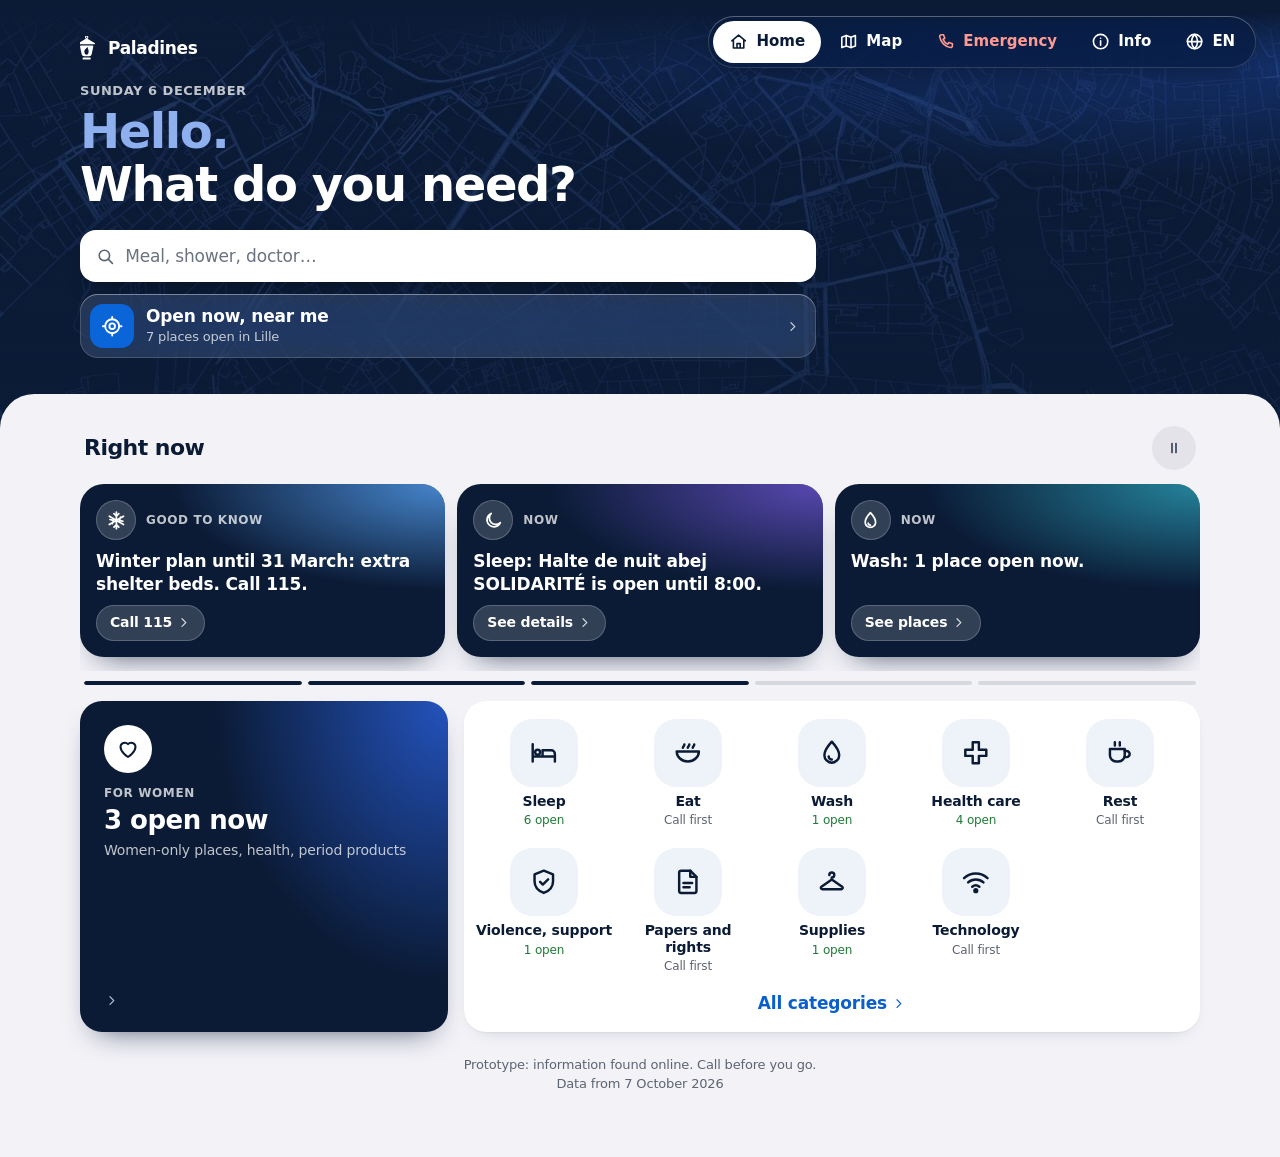
==== commit 7943b772: "v31.3 : barre d'état sans flou, carte sans bande bleue, nouveau logo, page de l'équipe au style de l" ====
--- a/index.html
+++ b/index.html
@@ -18,6 +18,9 @@
 <link rel="stylesheet" href="css/app.css">
 </head>
 <body>
+<!-- Barre d'état et rebonds de la page : voir .teinte-haut et .fond-page dans css/app.css -->
+<div class="teinte-haut" aria-hidden="true"></div>
+<div class="fond-page" aria-hidden="true"></div>
 
 <!-- Pictogrammes (trait de 2 px sur une grille de 24) et lanterne de Paladines -->
 <svg xmlns="http://www.w3.org/2000/svg" class="sprite" aria-hidden="true">
--- a/css/app.css
+++ b/css/app.css
@@ -36,6 +36,8 @@
   --r-petit: 14px;
   --gouttiere: 16px;
   --onglets-h: 64px;
+  /* Les onglets, plus bas dans l'appli installée (sur la barre du bas de l'iPhone, comme dans les applis d'Apple) */
+  --onglets-bas: max(10px, env(safe-area-inset-bottom, 0px) - 12px);
   --ombre: 0 1px 2px rgb(0 0 0 / 0.04), 0 8px 20px -14px rgb(11 27 54 / 0.28);
   --ombre-flottante: 0 2px 6px rgb(0 0 0 / 0.08), 0 16px 36px -14px rgb(11 27 54 / 0.45);
   --flou: blur(22px) saturate(180%);
@@ -51,15 +53,22 @@
 *::after {
   box-sizing: border-box;
 }
+/* Fond de la page : gris clair, comme la feuille (il se voit sous les pages courtes, autour de la
+ * barre de Safari en bas de l'écran) */
 html {
+  min-height: 100%;
   -webkit-text-size-adjust: 100%;
   text-size-adjust: 100%;
   background: var(--fond);
 }
+/* Onglet Carte : la couleur du plan (en bleu nuit, une bande bleue se voyait sous la carte) */
+html:has(> body.sur-carte) {
+  background: #f2f3f0;
+}
 body {
   margin: 0;
   overflow-x: clip;
-  background: var(--fond);
+  background: transparent;
   color: var(--texte);
   font-family: var(--police);
   font-size: 1.0625rem;
@@ -68,16 +77,42 @@
   -webkit-font-smoothing: antialiased;
   -webkit-tap-highlight-color: transparent;
 }
-/* Sous la barre d'état de l'iPhone (appli installée) : toujours bleu nuit */
-body::before {
-  content: "";
+/* La zone de la barre d'état : bleu nuit, sans flou. Safari 26 (iPhone, Mac) ne lit plus theme-color :
+ * il prend la couleur d'un élément fixe, opaque, sans flou, collé en haut, de 6 px de haut au moins ;
+ * sinon il y montrait le haut de la page flouté. Dans Safari, env(safe-area-inset-top) vaut 0 : d'où
+ * les 12 px ; dans l'appli installée, l'élément couvre toute la barre d'état. Un vrai élément
+ * (index.html), pas un ::before. */
+.teinte-haut {
   position: fixed;
   z-index: 60;
   top: 0;
   left: 0;
   right: 0;
-  height: env(safe-area-inset-top, 0px);
+  height: max(12px, env(safe-area-inset-top, 0px));
   background: var(--nuit);
+  pointer-events: none;
+}
+/* Sur la carte, dans Safari : la couleur du plan (l'appli installée garde le bleu nuit, sous l'heure en blanc) */
+body.sur-carte .teinte-haut {
+  background: #f2f3f0;
+}
+@media (display-mode: standalone) {
+  body.sur-carte .teinte-haut {
+    background: var(--nuit);
+  }
+}
+/* Quand la page rebondit (iPhone) : bleu nuit au-dessus du bandeau, gris clair sous la feuille */
+.fond-page {
+  position: fixed;
+  z-index: -1;
+  inset: 0;
+  background: linear-gradient(180deg, var(--nuit) 50%, var(--fond) 50%);
+}
+@media print {
+  .teinte-haut,
+  .fond-page {
+    display: none;
+  }
 }
 h1,
 h2,
@@ -108,6 +143,10 @@
 :focus-visible {
   outline: 3px solid var(--bleu);
   outline-offset: 2px;
+}
+/* Titre ou page rejoints par le programme après un changement d'écran (lecteurs d'écran) : pas de cadre */
+[tabindex="-1"]:focus {
+  outline: none;
 }
 [hidden] {
   display: none !important;
@@ -192,7 +231,6 @@
 }
 .statut,
 .ligne-dist,
-.live-n,
 .urgence-num,
 .horaires,
 .guide-dist,
@@ -405,7 +443,9 @@
   position: relative;
   padding: calc(env(safe-area-inset-top, 0px) + 8px) var(--gouttiere) 54px;
   color: #fff;
+  /* Le haut est bleu nuit uni, sous la barre d'état (.teinte-haut), puis le plan apparaît en fondu */
   background:
+    linear-gradient(180deg, var(--nuit) max(12px, env(safe-area-inset-top, 0px)), rgb(11 27 54 / 0) calc(max(12px, env(safe-area-inset-top, 0px)) + 56px)),
     radial-gradient(120% 70% at 100% 0%, rgb(37 86 196 / 0.55), rgb(37 86 196 / 0) 60%),
     linear-gradient(180deg, rgb(11 27 54 / 0.25), rgb(11 27 54 / 0.6)),
     url("../img/bandeau-lille.jpg") 42% 40% / max(100%, 46rem) auto no-repeat,
@@ -1046,72 +1086,6 @@
   }
 }
 
-/* « Ouvert près de vous » : le grand chiffre (comme l'app Météo) et le lieu le plus proche */
-.live {
-  display: flex;
-  flex-direction: column;
-  gap: 10px;
-  padding: 18px;
-  border-radius: 24px;
-  color: #fff;
-  background:
-    radial-gradient(90% 90% at 100% 0%, rgb(42 95 208 / 0.95), rgb(42 95 208 / 0) 65%),
-    linear-gradient(160deg, var(--nuit), var(--nuit-2));
-  box-shadow: 0 18px 36px -20px rgb(11 27 54 / 0.85);
-}
-.live > .etiquette {
-  color: var(--sur-nuit-2);
-}
-.live-chiffre {
-  display: flex;
-  align-items: flex-end;
-  gap: 12px;
-}
-.live-n {
-  font-family: var(--police-titre);
-  font-size: 4rem;
-  font-weight: 200;
-  line-height: 0.9;
-  letter-spacing: -0.04em;
-}
-.live-chiffre p {
-  padding-bottom: 4px;
-  color: rgb(255 255 255 / 0.88);
-  font-weight: 500;
-  line-height: 1.3;
-}
-.live-plus {
-  display: flex;
-  flex-direction: column;
-  gap: 4px;
-  padding-top: 12px;
-  border-top: 0.5px solid rgb(255 255 255 / 0.2);
-}
-.live-plus .etiquette {
-  color: var(--sur-nuit-2);
-}
-.live-nom {
-  color: #fff;
-  font-size: 1.0625rem;
-  font-weight: 600;
-  line-height: 1.25;
-  text-decoration: none;
-}
-.live-meta {
-  color: var(--sur-nuit-2);
-  font-size: 0.875rem;
-}
-.live-boutons {
-  display: flex;
-  flex-wrap: wrap;
-  gap: 8px;
-  margin-top: 8px;
-}
-.live-boutons .bouton {
-  flex: 1 1 0;
-  min-width: max-content;
-}
-
 /* ============ 7. Listes ============ */
 .filtres-plus {
   display: flex;
@@ -1798,7 +1772,7 @@
   position: fixed;
   z-index: 40;
   left: 50%;
-  bottom: calc(10px + env(safe-area-inset-bottom, 0px));
+  bottom: var(--onglets-bas);
   display: flex;
   width: min(100% - 28px, 26rem);
   height: var(--onglets-h);
@@ -1998,7 +1972,7 @@
 }
 .menu-calques {
   position: absolute;
-  top: 0;
+  top: 56px;
   inset-inline-end: 56px;
   display: grid;
   width: 14rem;
@@ -2008,6 +1982,18 @@
   box-shadow: var(--ombre-flottante), 0 0 0 0.5px rgb(0 0 0 / 0.08);
   -webkit-backdrop-filter: var(--flou);
   backdrop-filter: var(--flou);
+}
+.menu-sources {
+  top: 112px;
+}
+.sources-carte {
+  padding: 4px 12px 10px;
+  color: var(--texte-2);
+  font-size: 0.875rem;
+  line-height: 1.5;
+}
+.sources-carte a {
+  color: var(--nuit);
 }
 .calque {
   display: flex;
@@ -2047,57 +2033,32 @@
   box-shadow: var(--ombre-flottante);
   font-size: 0.875rem;
 }
-/* Le panneau : verre blanc en bas de l'écran, au-dessus des onglets */
+/* Le panneau : verre blanc en bas de l'écran, juste au-dessus des onglets ; petit, pour voir la carte */
 .panneau-carte {
   position: absolute;
   z-index: 600;
   left: 8px;
   right: 8px;
-  bottom: calc(var(--onglets-h) + 18px + env(safe-area-inset-bottom, 0px));
-  display: flex;
-  flex-direction: column;
+  bottom: calc(var(--onglets-bas) + var(--onglets-h) + 6px);
+  display: flex;
+  flex-direction: column;
+  gap: 10px;
   max-width: 34rem;
-  max-height: 38vh;
   margin-inline: auto;
-  overflow: hidden;
-  padding: 0 14px 14px;
-  border-radius: 30px;
+  padding: 10px;
+  border-radius: 26px;
   background: rgb(255 255 255 / 0.86);
   box-shadow: inset 0 1px 0 rgb(255 255 255 / 0.95), 0 0 0 0.5px rgb(0 0 0 / 0.06), 0 16px 36px -14px rgb(11 27 54 / 0.5);
   -webkit-backdrop-filter: var(--flou);
   backdrop-filter: var(--flou);
-  transition: max-height 0.3s cubic-bezier(0.3, 0.7, 0.3, 1);
-}
-.panneau-carte[data-ouvert="true"] {
-  max-height: calc(100dvh - var(--onglets-h) - 120px - env(safe-area-inset-top, 0px));
-}
-.panneau-carte--lieu {
-  max-height: none;
-}
-.poignee {
-  display: grid;
-  place-items: center;
-  flex: none;
-  width: 100%;
-  height: 26px;
-  border: 0;
-  background: none;
-  touch-action: none;
-}
-.poignee span {
-  width: 38px;
-  height: 5px;
-  border-radius: 3px;
-  background: rgb(11 27 54 / 0.22);
 }
 .pc-cherche {
   display: flex;
-  flex: none;
   align-items: center;
   gap: 8px;
-  min-height: 46px;
+  min-height: 44px;
   padding: 0 14px;
-  border-radius: 23px;
+  border-radius: 22px;
   background: var(--gris-plein);
   color: var(--texte-2);
 }
@@ -2120,12 +2081,12 @@
 .pc-cherche:focus-within {
   box-shadow: 0 0 0 2px var(--bleu);
 }
+/* Les catégories : une rangée de capsules qu'on fait défiler */
 .pc-cats {
   display: flex;
-  flex: none;
-  gap: 4px;
-  margin: 12px -14px 0;
-  padding: 0 10px 4px;
+  gap: 8px;
+  margin: 0 -10px;
+  padding: 0 10px 2px;
   overflow-x: auto;
   scrollbar-width: none;
 }
@@ -2133,73 +2094,38 @@
   display: none;
 }
 .pc-cat {
-  display: flex;
+  position: relative;
+  display: inline-flex;
   flex: none;
-  flex-direction: column;
   align-items: center;
   gap: 6px;
-  width: 72px;
-  padding: 0;
+  min-height: 38px;
+  padding: 0 14px;
   border: 0;
-  background: none;
+  border-radius: 19px;
+  background: rgb(11 27 54 / 0.07);
   color: var(--nuit);
-  font-size: 0.75rem;
-  font-weight: 600;
-  line-height: 1.2;
-  text-align: center;
-}
-.pc-cat-ic {
-  display: grid;
-  place-items: center;
-  width: 52px;
-  height: 52px;
-  border-radius: 50%;
+  font-size: 0.875rem;
+  font-weight: 600;
+  white-space: nowrap;
+}
+.pc-cat::after {
+  content: "";
+  position: absolute;
+  inset: -3px 0;
+}
+.pc-cat .ic {
+  width: 1.1rem;
+  height: 1.1rem;
+}
+.pc-cat[aria-pressed="true"] {
   background: var(--nuit);
   color: #fff;
-  transition: transform 0.15s ease;
-}
-.pc-cat-ic .ic {
-  width: 1.4rem;
-  height: 1.4rem;
-}
-.pc-cat[aria-pressed="true"] .pc-cat-ic {
-  background: var(--bleu);
-  box-shadow: 0 0 0 3px rgb(10 102 216 / 0.25);
-}
-.pc-cat:active .pc-cat-ic {
-  transform: scale(0.92);
-}
-.pc-titre {
-  flex: none;
-  margin: 14px 2px 4px;
-  font-family: var(--police-titre);
-  font-size: 1.1875rem;
-  font-weight: 700;
-  letter-spacing: -0.02em;
-}
-.pc-liste {
-  flex: 1;
-  min-height: 0;
-  margin: 0 -6px;
-  overflow-y: auto;
-  overscroll-behavior: contain;
-}
-.pc-liste li + li {
-  border-top: 0.5px solid var(--separateur);
-}
-.pc-ligne {
-  display: flex;
-  align-items: center;
-  gap: 12px;
-  width: 100%;
-  padding: 10px 6px;
-  border: 0;
-  border-radius: 12px;
-  background: none;
-  text-align: start;
-}
-.pc-ligne:hover {
-  background: rgb(11 27 54 / 0.04);
+}
+/* Le lieu touché, dans le panneau */
+.panneau-carte--lieu {
+  display: block;
+  padding: 14px;
 }
 .pl-tete {
   display: flex;
@@ -2244,9 +2170,6 @@
 .panneau-carte--lieu > .badge-femmes {
   margin-top: 4px;
 }
-.panneau-carte--lieu > .badge-femmes {
-  align-self: flex-start;
-}
 .pl-actions {
   display: flex;
   flex-wrap: wrap;
@@ -2339,13 +2262,6 @@
   background: rgb(255 255 255 / 0.92) !important;
   color: var(--nuit) !important;
   line-height: 44px !important;
-}
-.leaflet-control-attribution {
-  background: rgb(255 255 255 / 0.7) !important;
-  color: var(--texte-2) !important;
-}
-.leaflet-control-attribution a {
-  color: var(--texte) !important;
 }
 .leaflet-control-zoom {
   display: none;
@@ -2671,27 +2587,7 @@
     width: 100%;
     max-width: 46rem;
   }
-  /* Accueil : « Pour les femmes » et les besoins côte à côte, puis les infos et le grand chiffre */
-  .vue[data-vue="accueil"] .feuille {
-    display: grid;
-    grid-template-columns: minmax(0, 2fr) minmax(0, 1fr);
-    gap: 24px;
-    align-items: start;
-  }
-  .vue[data-vue="accueil"] .feuille > * {
-    grid-column: 1 / -1;
-  }
-  .vue[data-vue="accueil"] .feuille > .moment {
-    grid-column: 1;
-  }
-  .vue[data-vue="accueil"] .feuille > .live {
-    grid-column: 2;
-    margin-top: 62px;
-  }
-  .vue[data-vue="accueil"] .feuille:not(:has(> .moment)) > .live {
-    grid-column: 1 / -1;
-    margin-top: 0;
-  }
+  /* Accueil : « Pour les femmes » et les besoins côte à côte */
   .accueil-grille {
     display: grid;
     grid-template-columns: minmax(0, 1fr) minmax(0, 2fr);
@@ -2723,7 +2619,7 @@
     scroll-padding-inline: 0;
   }
   .moment-carte {
-    width: calc((100% - 12px) / 2);
+    width: calc((100% - 24px) / 3);
   }
   /* Listes et fiches : la liste à gauche, la carte de ses lieux à droite */
   .colonnes {
@@ -2769,22 +2665,18 @@
     top: 16px;
     left: 16px;
     right: auto;
-    bottom: 16px;
+    bottom: auto;
     width: 380px;
     max-width: none;
-    max-height: none;
     margin: 0;
+  }
+  body.sur-carte .pc-cats {
+    flex-wrap: wrap;
+    overflow: visible;
   }
   [dir="rtl"] body.sur-carte .panneau-carte {
     left: auto;
     right: 16px;
-  }
-  body.sur-carte .panneau-carte--lieu {
-    bottom: auto;
-  }
-  body.sur-carte .poignee {
-    visibility: hidden;
-    height: 14px;
   }
   body.sur-carte .carte-haut {
     top: 84px;
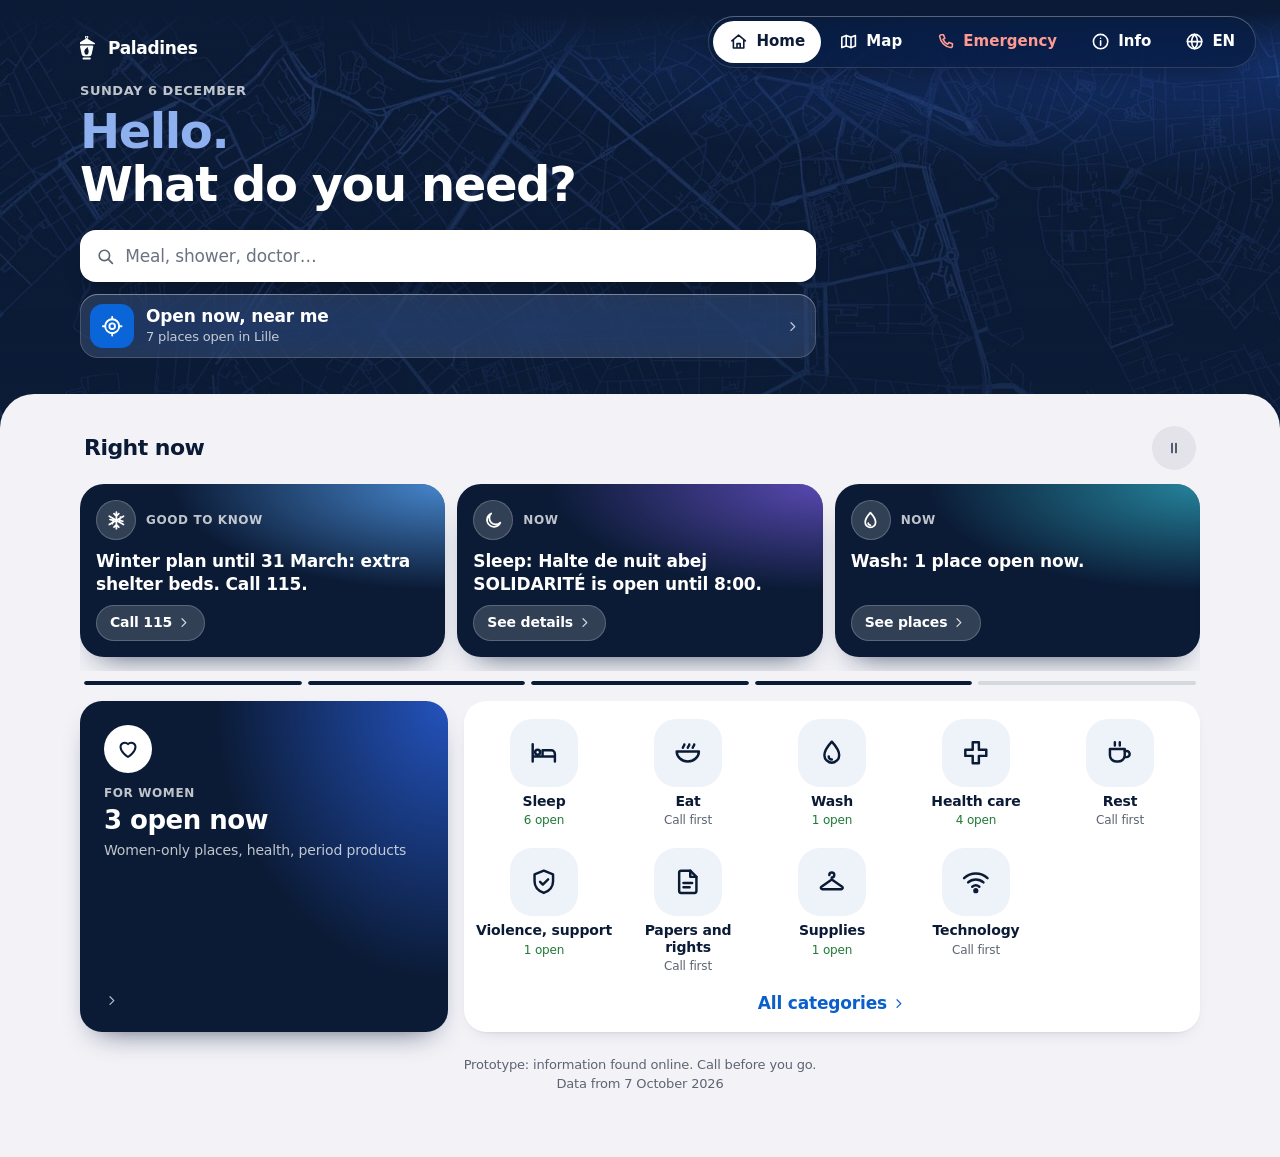
==== commit 8bf39e52: "v31.4 : bleu nuit jusqu'en haut de l'écran, onglets à la même place sur les 4 onglets - Safari 26 co" ====
--- a/index.html
+++ b/index.html
@@ -18,8 +18,9 @@
 <link rel="stylesheet" href="css/app.css">
 </head>
 <body>
-<!-- Barre d'état et rebonds de la page : voir .teinte-haut et .fond-page dans css/app.css -->
+<!-- Haut et bas de l'écran (Safari), rebonds de la page : voir .teinte-haut, .teinte-bas et .fond-page dans css/app.css -->
 <div class="teinte-haut" aria-hidden="true"></div>
+<div class="teinte-bas" aria-hidden="true"></div>
 <div class="fond-page" aria-hidden="true"></div>
 
 <!-- Pictogrammes (trait de 2 px sur une grille de 24) et lanterne de Paladines -->
--- a/css/app.css
+++ b/css/app.css
@@ -36,7 +36,7 @@
   --r-petit: 14px;
   --gouttiere: 16px;
   --onglets-h: 64px;
-  /* Les onglets, plus bas dans l'appli installée (sur la barre du bas de l'iPhone, comme dans les applis d'Apple) */
+  /* Écart entre les onglets et le bas de l'écran (plus petit dans l'appli installée, comme dans les applis d'Apple) */
   --onglets-bas: max(10px, env(safe-area-inset-bottom, 0px) - 12px);
   --ombre: 0 1px 2px rgb(0 0 0 / 0.04), 0 8px 20px -14px rgb(11 27 54 / 0.28);
   --ombre-flottante: 0 2px 6px rgb(0 0 0 / 0.08), 0 16px 36px -14px rgb(11 27 54 / 0.45);
@@ -53,17 +53,17 @@
 *::after {
   box-sizing: border-box;
 }
-/* Fond de la page : gris clair, comme la feuille (il se voit sous les pages courtes, autour de la
- * barre de Safari en bas de l'écran) */
 html {
   min-height: 100%;
   -webkit-text-size-adjust: 100%;
   text-size-adjust: 100%;
   background: var(--fond);
 }
-/* Onglet Carte : la couleur du plan (en bleu nuit, une bande bleue se voyait sous la carte) */
-html:has(> body.sur-carte) {
-  background: #f2f3f0;
+/* Appli et page de l'équipe : fond bleu nuit. Safari 26 (iPhone, Mac) ne lit plus theme-color et
+ * colore la zone de l'heure avec le fond de la page : en gris, il y faisait une bande blanche floue.
+ * Ce fond ne se voit nulle part ailleurs (.fond-page le couvre, .teinte-bas colore le bas). */
+html:has(.teinte-haut) {
+  background: var(--nuit);
 }
 body {
   margin: 0;
@@ -77,11 +77,10 @@
   -webkit-font-smoothing: antialiased;
   -webkit-tap-highlight-color: transparent;
 }
-/* La zone de la barre d'état : bleu nuit, sans flou. Safari 26 (iPhone, Mac) ne lit plus theme-color :
- * il prend la couleur d'un élément fixe, opaque, sans flou, collé en haut, de 6 px de haut au moins ;
- * sinon il y montrait le haut de la page flouté. Dans Safari, env(safe-area-inset-top) vaut 0 : d'où
- * les 12 px ; dans l'appli installée, l'élément couvre toute la barre d'état. Un vrai élément
- * (index.html), pas un ::before. */
+/* La zone de l'heure : bleu nuit uni, partout (carte comprise). Safari prend aussi la couleur d'un
+ * élément fixe, opaque, sans flou, collé en haut, de 6 px au moins : celui-ci (12 px, car
+ * env(safe-area-inset-top) vaut 0 dans Safari ; toute la barre d'état dans l'appli installée).
+ * Un vrai élément (index.html), pas un ::before. */
 .teinte-haut {
   position: fixed;
   z-index: 60;
@@ -92,13 +91,24 @@
   background: var(--nuit);
   pointer-events: none;
 }
-/* Sur la carte, dans Safari : la couleur du plan (l'appli installée garde le bleu nuit, sous l'heure en blanc) */
-body.sur-carte .teinte-haut {
+/* Le bas de l'écran, autour de la barre de Safari : gris clair, couleur du plan sur la carte (avec le
+ * fond bleu nuit, une bande bleue s'y voyait). Inutile dans l'appli installée et sur ordinateur. */
+.teinte-bas {
+  position: fixed;
+  z-index: 39;
+  left: 0;
+  right: 0;
+  bottom: 0;
+  height: 12px;
+  background: var(--fond);
+  pointer-events: none;
+}
+body.sur-carte .teinte-bas {
   background: #f2f3f0;
 }
-@media (display-mode: standalone) {
-  body.sur-carte .teinte-haut {
-    background: var(--nuit);
+@media (display-mode: standalone), (min-width: 1024px) {
+  .teinte-bas {
+    display: none;
   }
 }
 /* Quand la page rebondit (iPhone) : bleu nuit au-dessus du bandeau, gris clair sous la feuille */
@@ -110,6 +120,7 @@
 }
 @media print {
   .teinte-haut,
+  .teinte-bas,
   .fond-page {
     display: none;
   }
@@ -669,6 +680,7 @@
   min-height: 40vh;
   margin-top: -28px;
   padding: 20px var(--gouttiere) calc(var(--onglets-h) + 44px + env(safe-area-inset-bottom, 0px));
+  padding-bottom: calc(var(--onglets-h) + 44px + env(safe-area-inset-bottom, 0px) + 100lvh - 100svh);
   border-radius: 30px 30px 0 0;
   background: var(--fond);
 }
@@ -1772,7 +1784,11 @@
   position: fixed;
   z-index: 40;
   left: 50%;
-  bottom: var(--onglets-bas);
+  /* Placés depuis le haut, à la hauteur qu'ils ont quand la barre de Safari est dépliée (100svh) : la même
+   * place sur les 4 onglets. Placés depuis le bas, ils descendaient quand Safari repliait sa barre en
+   * faisant défiler une page, mais pas sur la carte, qui ne défile pas. */
+  bottom: var(--onglets-bas); /* navigateurs sans svh */
+  top: calc(100svh - var(--onglets-bas) - var(--onglets-h));
   display: flex;
   width: min(100% - 28px, 26rem);
   height: var(--onglets-h);
@@ -2039,7 +2055,8 @@
   z-index: 600;
   left: 8px;
   right: 8px;
-  bottom: calc(var(--onglets-bas) + var(--onglets-h) + 6px);
+  bottom: calc(var(--onglets-bas) + var(--onglets-h) + 6px); /* navigateurs sans svh */
+  bottom: calc(100% - 100svh + var(--onglets-bas) + var(--onglets-h) + 6px); /* juste au-dessus des onglets */
   display: flex;
   flex-direction: column;
   gap: 10px;
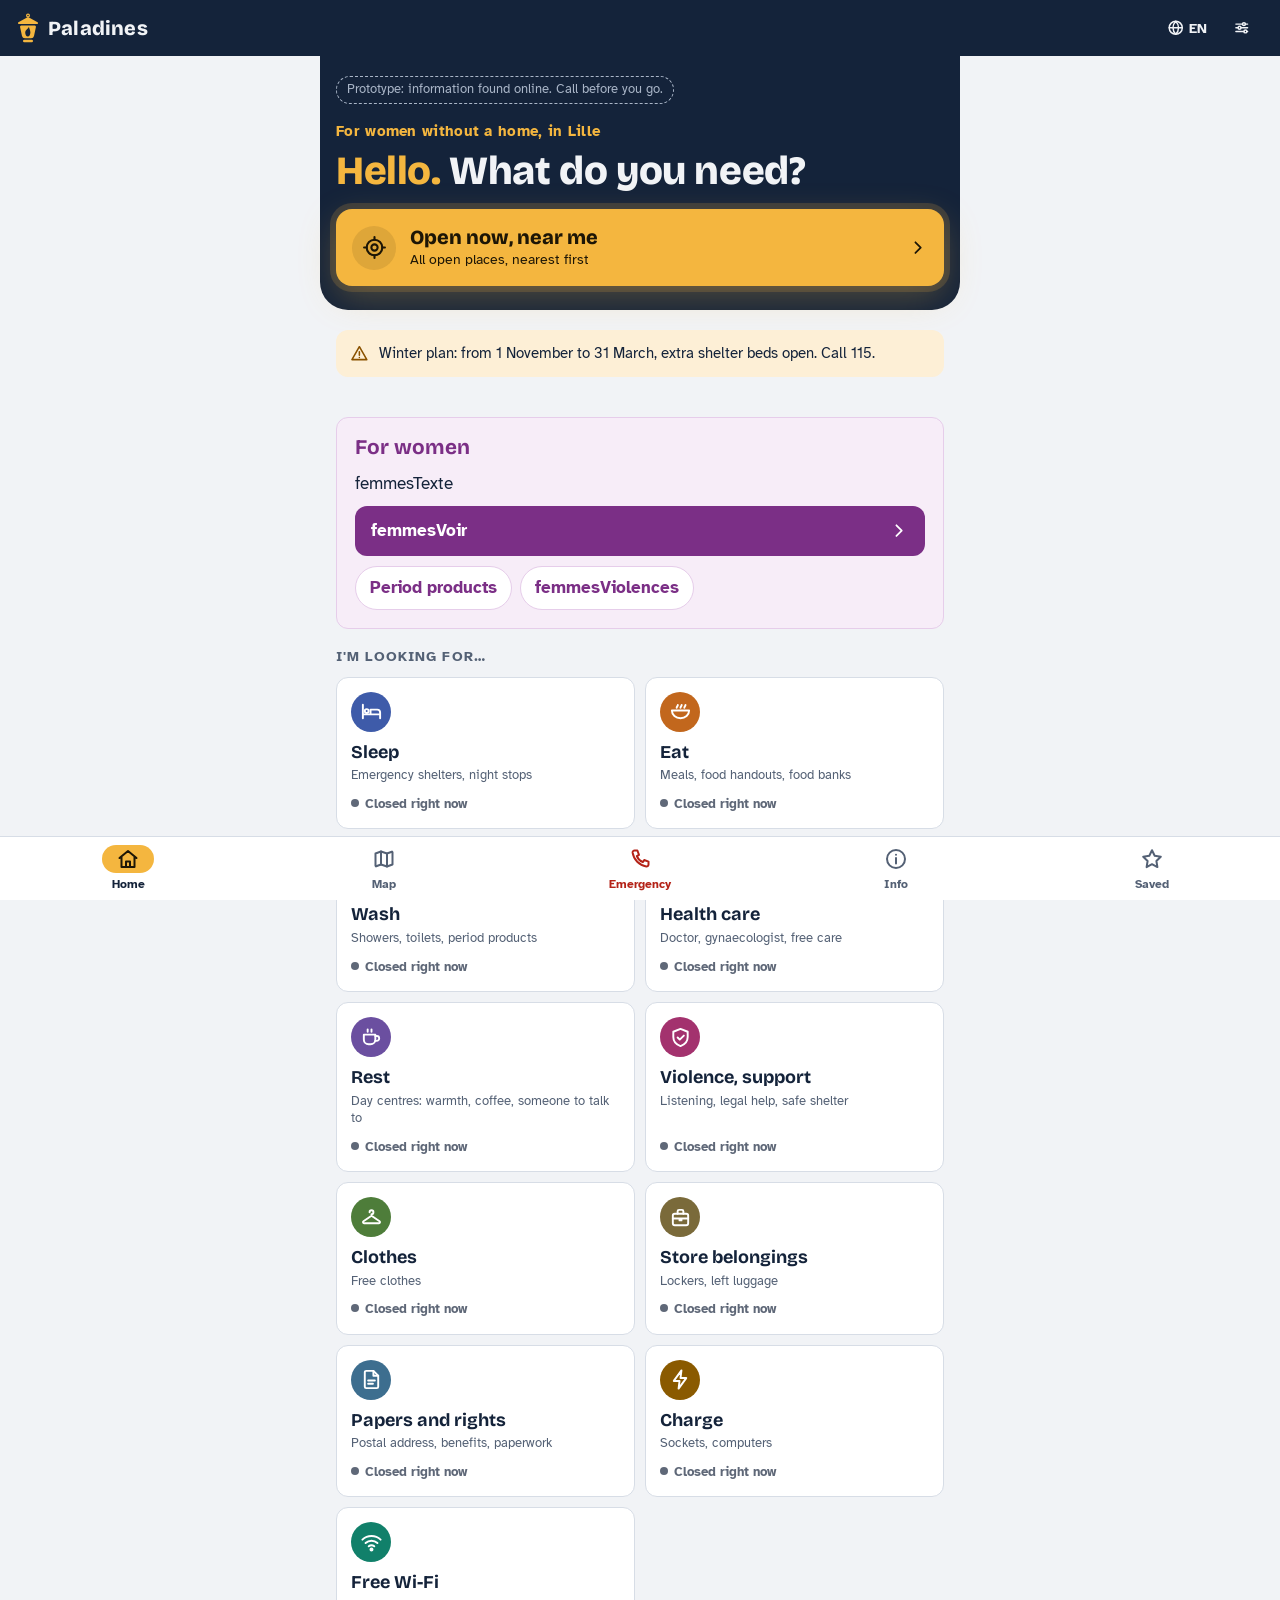
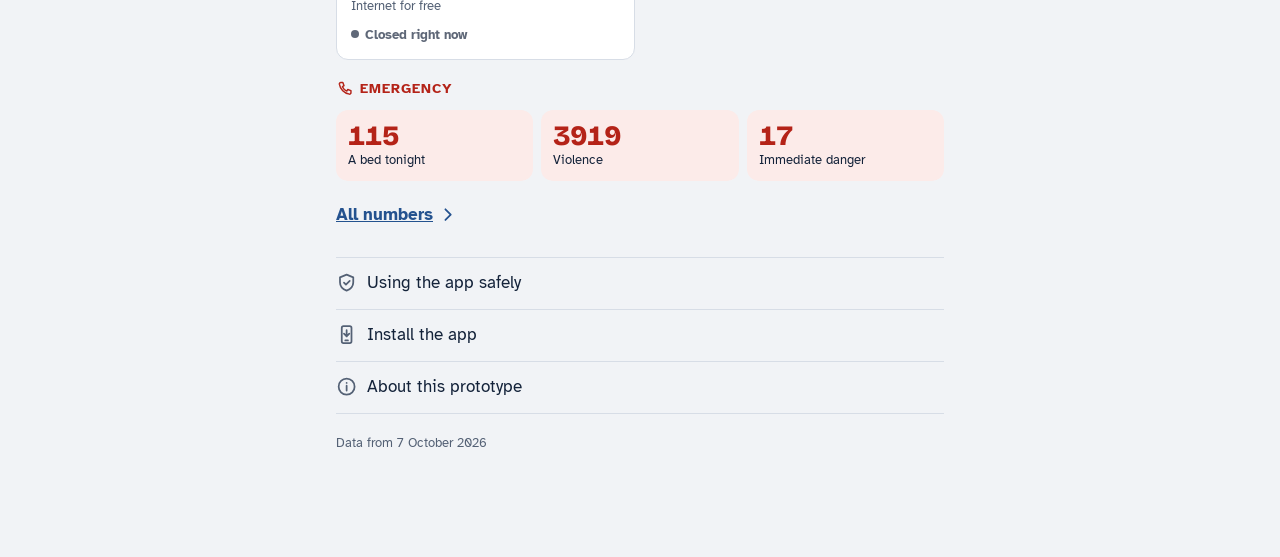
==== commit 1e97df7d: "Démo de soutenance : v12 sans « Quitter », appels inactifs, 10 lieux Branche à part, publiée par Clo" ====
--- a/index.html
+++ b/index.html
@@ -4,9 +4,9 @@
 <meta charset="utf-8">
 <meta name="viewport" content="width=device-width, initial-scale=1, viewport-fit=cover">
 <title>Paladines</title>
-<meta name="description" content="Pour les femmes à la rue à Lille : trouver un lieu ouvert pour dormir, manger, se laver, se soigner ou être aidée.">
+<meta name="description" content="Pour les femmes à la rue à Lille : trouver un lieu pour dormir, manger, se laver, se soigner ou être aidée.">
 <meta name="referrer" content="no-referrer">
-<meta name="theme-color" content="#0b1b36">
+<meta name="theme-color" content="#14233a">
 <link rel="manifest" href="manifest.webmanifest">
 <link rel="icon" href="icons/icon.svg" type="image/svg+xml">
 <link rel="apple-touch-icon" href="icons/icon-180.png">
@@ -15,20 +15,16 @@
 <meta name="apple-mobile-web-app-title" content="Paladines">
 <meta name="apple-mobile-web-app-status-bar-style" content="black-translucent">
 <link rel="stylesheet" href="vendor/leaflet/leaflet.css">
-<link rel="stylesheet" href="css/app.css">
+<link rel="stylesheet" href="css/style.css">
+<link rel="stylesheet" href="css/theme.css">
 </head>
 <body>
-<!-- Haut et bas de l'écran (Safari), rebonds de la page : voir .teinte-haut, .teinte-bas et .fond-page dans css/app.css -->
-<div class="teinte-haut" aria-hidden="true"></div>
-<div class="teinte-bas" aria-hidden="true"></div>
-<div class="fond-page" aria-hidden="true"></div>
 
-<!-- Pictogrammes (trait de 2 px sur une grille de 24) et lanterne de Paladines -->
+<!-- Pictogrammes (dessinés pour l'appli, trait de 2 px sur une grille de 24) -->
 <svg xmlns="http://www.w3.org/2000/svg" class="sprite" aria-hidden="true">
   <defs>
     <symbol id="i-lit" viewBox="0 0 24 24"><path d="M3 5v14M3 15h18M21 19v-6a3 3 0 0 0-3-3h-7v5"/><circle cx="7" cy="11.5" r="2"/></symbol>
     <symbol id="i-bol" viewBox="0 0 24 24"><path d="M3 11h18a9 8 0 0 1-18 0Z"/><path d="M8 8c0-1.2 1.2-1.6 1.2-2.8M12 8c0-1.2 1.2-1.6 1.2-2.8M16 8c0-1.2 1.2-1.6 1.2-2.8"/></symbol>
-    <symbol id="i-wc" viewBox="0 0 24 24"><path d="M7 3.5v.01M17 3.5v.01M5 8h4l-.5 7h-3zM7 15v5M15 8h4l1.5 7h-7zM16 15v5M18 15v5"/></symbol>
     <symbol id="i-goutte" viewBox="0 0 24 24"><path d="M12 3s-6 6.6-6 11a6 6 0 0 0 12 0c0-4.4-6-11-6-11Z"/><path d="M9.5 15a2.5 2.5 0 0 0 2.5 2.5"/></symbol>
     <symbol id="i-croix" viewBox="0 0 24 24"><path d="M9.5 3.5h5v6h6v5h-6v6h-5v-6h-6v-5h6Z"/></symbol>
     <symbol id="i-tasse" viewBox="0 0 24 24"><path d="M4 9h12v5a5 5 0 0 1-5 5H9a5 5 0 0 1-5-5Z"/><path d="M16 10.5h1.5a2.5 2.5 0 0 1 0 5H16M8 3.5v2.5M12 3.5v2.5"/></symbol>
@@ -52,8 +48,6 @@
     <symbol id="i-sortie" viewBox="0 0 24 24"><path d="M10 4H5.5A1.5 1.5 0 0 0 4 5.5v13A1.5 1.5 0 0 0 5.5 20H10M15 8l4 4-4 4M19 12H9"/></symbol>
     <symbol id="i-chevron" viewBox="0 0 24 24"><path d="m9.5 6 6 6-6 6"/></symbol>
     <symbol id="i-retour" viewBox="0 0 24 24"><path d="m14.5 6-6 6 6 6"/></symbol>
-    <symbol id="i-loupe" viewBox="0 0 24 24"><circle cx="10.5" cy="10.5" r="6.5"/><path d="m15.5 15.5 5 5"/></symbol>
-    <symbol id="i-grille" viewBox="0 0 24 24"><rect x="4" y="4" width="6.5" height="6.5" rx="1.5"/><rect x="13.5" y="4" width="6.5" height="6.5" rx="1.5"/><rect x="4" y="13.5" width="6.5" height="6.5" rx="1.5"/><rect x="13.5" y="13.5" width="6.5" height="6.5" rx="1.5"/></symbol>
     <symbol id="i-position" viewBox="0 0 24 24"><circle cx="12" cy="12" r="3"/><circle cx="12" cy="12" r="7.5"/><path d="M12 2v2.5M12 19.5V22M2 12h2.5M19.5 12H22"/></symbol>
     <symbol id="i-son" viewBox="0 0 24 24"><path d="M4 9.5h3.5L12 5.5v13l-4.5-4H4Z"/><path d="M15.5 9a4 4 0 0 1 0 6M18.5 6.5a7.5 7.5 0 0 1 0 11"/></symbol>
     <symbol id="i-partager" viewBox="0 0 24 24"><path d="M21 3 10.5 13.5M21 3l-6.5 18-4-7.5-7.5-4Z"/></symbol>
@@ -65,30 +59,46 @@
     <symbol id="i-installer" viewBox="0 0 24 24"><rect x="6.5" y="2.5" width="11" height="19" rx="2"/><path d="M12 7v7M9 11l3 3 3-3M10.5 18.5h3"/></symbol>
     <symbol id="i-pied" viewBox="0 0 24 24"><circle cx="13.5" cy="4.5" r="1.8"/><path d="M12.5 8.5 11 14.5l-2.5 6.5M11 14.5l3 3v3.5M12.5 8.5l3.5 3.5M12.5 8.5l-3.5 2.5-1 3"/></symbol>
     <symbol id="i-qr" viewBox="0 0 24 24"><rect x="3.5" y="3.5" width="7" height="7" rx="1"/><rect x="13.5" y="3.5" width="7" height="7" rx="1"/><rect x="3.5" y="13.5" width="7" height="7" rx="1"/><path d="M13.5 13.5h3v3h-3ZM17.5 17.5h3v3h-3ZM13.5 20.5h.5M20.5 13.5h.5"/></symbol>
-    <symbol id="logo" viewBox="8 2 48 60"><path fill-rule="evenodd" d="M28 7A4 4 0 1 1 36 7A4 4 0 1 1 28 7ZM30.4 7A1.6 1.6 0 1 0 33.6 7A1.6 1.6 0 1 0 30.4 7ZM13.4 24A1.4 1.4 0 0 1 12 22.6L12 21.94A1.6 1.6 0 0 1 12.82 20.54L30.05 10.89A4 4 0 0 1 33.95 10.89L51.18 20.54A1.6 1.6 0 0 1 52 21.94L52 22.6A1.4 1.4 0 0 1 50.6 24ZM16.15 30.03A2.5 2.5 0 0 1 18.6 27L45.4 27A2.5 2.5 0 0 1 47.85 30.03L44.02 47.77A6 6 0 0 1 38.16 52.5L25.84 52.5A6 6 0 0 1 19.98 47.77ZM22 58A2.5 2.5 0 0 1 24.5 55.5L39.5 55.5A2.5 2.5 0 0 1 42 58A2.5 2.5 0 0 1 39.5 60.5L24.5 60.5A2.5 2.5 0 0 1 22 58ZM33.88 29.64C34.26 33.44 36.77 36.1 36.77 41.04C36.77 45.75 34.34 49.02 31.6 49.02C28.86 49.02 26.43 45.75 26.43 41.04C26.43 38 28.56 36.1 30.46 34.2C31.98 32.68 33.27 31.54 33.88 29.64Z"/></symbol>
-    <symbol id="i-lune" viewBox="0 0 24 24"><path d="M20 14.5A8 8 0 1 1 9.5 4a6.5 6.5 0 0 0 10.5 10.5Z"/></symbol>
-    <symbol id="i-flocon" viewBox="0 0 24 24"><path d="M12 2.5v19M3.8 7.25l16.4 9.5M3.8 16.75l16.4-9.5M9.2 4.2 12 7l2.8-2.8M9.2 19.8 12 17l2.8 2.8M4.6 11l3.8 1-1 3.8M19.4 13l-3.8-1 1-3.8"/></symbol>
-    <symbol id="i-soleil" viewBox="0 0 24 24"><circle cx="12" cy="12" r="4"/><path d="M12 2.5v2M12 19.5v2M2.5 12h2M19.5 12h2M5.3 5.3l1.4 1.4M17.3 17.3l1.4 1.4M5.3 18.7l1.4-1.4M17.3 6.7l1.4-1.4"/></symbol>
-    <symbol id="i-pluie" viewBox="0 0 24 24"><path d="M7 15.5a4.5 4.5 0 1 1 1.2-8.8A5.5 5.5 0 0 1 18.6 8.6 3.5 3.5 0 0 1 17.5 15.5Z"/><path d="M8.5 18.5 7.5 21M12.5 18.5l-1 2.5M16.5 18.5l-1 2.5"/></symbol>
-    <symbol id="i-pause" viewBox="0 0 24 24"><path d="M9 5v14M15 5v14"/></symbol>
-    <symbol id="i-lecture" viewBox="0 0 24 24"><path d="M8 5.5v13l10-6.5Z"/></symbol>
-    <symbol id="i-calques" viewBox="0 0 24 24"><path d="m12 3.5 9 5-9 5-9-5Z"/><path d="m3 13 9 5 9-5"/></symbol>
   </defs>
 </svg>
 
-<a class="sauter" href="#vue" data-action="sauter" data-t="allerContenu">Aller au contenu</a>
-<p id="bandeau-horsligne" class="horsligne" role="status" hidden data-t="horsLigne">Hors connexion</p>
+<a class="sauter" href="#accueil" data-action="sauter" data-t="allerContenu">Aller au contenu</a>
+
+<header class="entete">
+  <a class="marque" href="#accueil">
+    <svg class="marque-logo" viewBox="8 2 48 60" aria-hidden="true">
+      <path class="logo-lanterne" fill-rule="evenodd" d="M28 7A4 4 0 1 1 36 7A4 4 0 1 1 28 7ZM30.4 7A1.6 1.6 0 1 0 33.6 7A1.6 1.6 0 1 0 30.4 7ZM13.4 24A1.4 1.4 0 0 1 12 22.6L12 21.94A1.6 1.6 0 0 1 12.82 20.54L30.05 10.89A4 4 0 0 1 33.95 10.89L51.18 20.54A1.6 1.6 0 0 1 52 21.94L52 22.6A1.4 1.4 0 0 1 50.6 24ZM16.15 30.03A2.5 2.5 0 0 1 18.6 27L45.4 27A2.5 2.5 0 0 1 47.85 30.03L44.02 47.77A6 6 0 0 1 38.16 52.5L25.84 52.5A6 6 0 0 1 19.98 47.77ZM22 58A2.5 2.5 0 0 1 24.5 55.5L39.5 55.5A2.5 2.5 0 0 1 42 58A2.5 2.5 0 0 1 39.5 60.5L24.5 60.5A2.5 2.5 0 0 1 22 58ZM33.88 29.64C34.26 33.44 36.77 36.1 36.77 41.04C36.77 45.75 34.34 49.02 31.6 49.02C28.86 49.02 26.43 45.75 26.43 41.04C26.43 38 28.56 36.1 30.46 34.2C31.98 32.68 33.27 31.54 33.88 29.64Z"/>
+    </svg>
+    <span class="marque-nom">Paladines</span>
+  </a>
+  <div class="entete-actions">
+    <div class="langue-boite">
+      <button type="button" id="btn-langue" class="btn-entete" aria-haspopup="true" aria-expanded="false" aria-controls="menu-langue" data-t-label="langue">
+        <svg class="ic" aria-hidden="true"><use href="#i-globe"></use></svg><span id="code-langue">FR</span>
+      </button>
+      <div id="menu-langue" class="menu-langue" role="menu" hidden>
+        <button type="button" role="menuitemradio" lang="fr" data-action="langue" data-valeur="fr" aria-checked="false">Français</button>
+        <button type="button" role="menuitemradio" lang="en" data-action="langue" data-valeur="en" aria-checked="false">English</button>
+        <button type="button" role="menuitemradio" lang="ar" dir="rtl" data-action="langue" data-valeur="ar" aria-checked="false">العربية</button>
+      </div>
+    </div>
+    <a href="#reglages" class="btn-entete btn-entete--icone" data-t-label="reglages"><svg class="ic" aria-hidden="true"><use href="#i-reglages"></use></svg></a>
+  </div>
+</header>
+
+<p id="bandeau-horsligne" class="bandeau-horsligne" role="status" hidden data-t="horsLigne">Hors connexion</p>
 
 <main id="vue" class="vue" tabindex="-1"></main>
 
 <section id="vue-carte" class="vue-carte" hidden>
   <h1 class="visuellement-cache" data-t="navCarte">Carte</h1>
-  <div id="carte" class="plan"></div>
-  <div id="carte-haut" class="carte-haut"></div>
-  <p class="carte-msg" role="status" hidden></p>
-  <div id="panneau-carte" class="panneau-carte" role="region" data-t-label="navCarte"></div>
-  <div id="guide-haut" class="guide-haut" role="status" aria-live="polite" hidden></div>
-  <div id="guide-bas" class="guide-bas" hidden></div>
+  <div id="barre-carte" class="barre-carte"></div>
+  <div id="carte" class="carte"></div>
+  <button type="button" id="btn-localiser" class="btn-localiser" data-action="localiser"><svg class="ic" aria-hidden="true"><use href="#i-position"></use></svg></button>
+  <button type="button" id="btn-placer" class="btn-placer" data-action="placer" aria-pressed="false"><svg class="ic" aria-hidden="true"><use href="#i-pied"></use></svg><span>Je suis ici</span></button>
+  <button type="button" id="btn-tel-carte" class="btn-tel-carte" data-action="tel-carte" aria-expanded="false" aria-controls="carte-tel" hidden><svg class="ic" aria-hidden="true"><use href="#i-tel"></use></svg><span></span></button>
+  <div id="carte-tel" class="carte-tel" hidden></div>
+  <p class="carte-msg" role="status" data-action="masquer-msg-carte" hidden></p>
 </section>
 
 <nav class="onglets" aria-label="Menu">
@@ -96,17 +106,14 @@
   <a href="#carte" data-onglet="carte"><svg class="ic" aria-hidden="true"><use href="#i-carte"></use></svg><span data-t="navCarte">Carte</span></a>
   <a href="#urgences" data-onglet="urgences" class="onglet-urg"><svg class="ic" aria-hidden="true"><use href="#i-tel"></use></svg><span data-t="navUrgences">Urgences</span></a>
   <a href="#infos" data-onglet="infos"><svg class="ic" aria-hidden="true"><use href="#i-info"></use></svg><span data-t="navInfos">Infos</span></a>
-  <button type="button" class="onglet-langue" data-action="menu-langue" aria-haspopup="true" aria-expanded="false" data-t-label="langue"><svg class="ic" aria-hidden="true"><use href="#i-globe"></use></svg><span class="code-langue">FR</span></button>
+  <a href="#favoris" data-onglet="favoris"><svg class="ic" aria-hidden="true"><use href="#i-etoile"></use></svg><span data-t="navFavoris">Gardés</span></a>
 </nav>
-<div id="menu-langue" class="menu-langue" role="menu" hidden></div>
 
 <noscript><p class="noscript">Cette page a besoin de JavaScript. En cas d'urgence : 115 (dormir ce soir), 3919 (violences), 17 (police), 112.</p></noscript>
 
 <script src="vendor/leaflet/leaflet.js"></script>
-<script src="js/chemins.js"></script>
 <script src="data/lieux.js"></script>
 <script src="data/coordonnees.js"></script>
-<script src="data/equipements.js"></script>
 <script src="js/i18n.js"></script>
 <script src="js/app.js"></script>
 </body>
--- a/css/style.css
+++ b/css/style.css
@@ -0,0 +1,1808 @@
+/* Paladines — feuille de style
+ * Mise en page : une colonne de 40rem au plus, en-tête couleur nuit, une seule « lampe »
+ * chaude (le bouton « Ouvert maintenant, près de moi »), onglets fixés en bas, cibles de 48 px.
+ */
+
+@font-face {
+  font-family: "Atkinson Hyperlegible";
+  src: url("../fonts/atkinson-400.woff2") format("woff2");
+  font-weight: 400;
+  font-display: swap;
+}
+@font-face {
+  font-family: "Atkinson Hyperlegible";
+  src: url("../fonts/atkinson-700.woff2") format("woff2");
+  font-weight: 700;
+  font-display: swap;
+}
+@font-face {
+  font-family: "Bricolage Grotesque";
+  src: url("../fonts/bricolage-var.woff2") format("woff2");
+  font-weight: 200 800;
+  font-display: swap;
+}
+
+:root {
+  --nuit: #14233a;
+  --nuit-2: #1f3354;
+  --papier: #f1f3f6;
+  --surface: #ffffff;
+  --encre: #14233a;
+  --encre-douce: #546175;
+  --trait: #d7dde6;
+  --lampe: #f4b63f;
+  --lampe-encre: #1d1606;
+  --lien: #24528f;
+  --focus: #1d5fd0;
+  --sur-nuit: #f1f3f6;
+  --sur-nuit-doux: #a9b5c7;
+  --quitter: #d4382c;
+  --ok: #146c45;
+  --ok-fond: #e1f2e8;
+  --bientot: #8a5200;
+  --bientot-fond: #fdefd6;
+  --ferme: #5f6878;
+  --ferme-fond: #eaedf2;
+  --urgent: #b42318;
+  --urgent-fond: #fcebe9;
+  --femmes: #7b2f86;
+  --femmes-fond: #f7edf8;
+  --femmes-trait: #e6cdea;
+  --femmes-encre: #ffffff;
+
+  --f-titre: "Bricolage Grotesque", "Atkinson Hyperlegible", system-ui, sans-serif;
+  --f-texte: "Atkinson Hyperlegible", system-ui, -apple-system, "Segoe UI", Roboto, "Noto Sans", "Noto Sans Arabic", "Geeza Pro", sans-serif;
+
+  --r: 12px;
+  --h-entete: 56px;
+  --h-onglets: 64px;
+  --gouttiere: 16px;
+  color-scheme: light;
+}
+
+@media (prefers-color-scheme: dark) {
+  :root:not([data-theme="light"]) {
+    --femmes: #e7b9ef;
+    --femmes-fond: #2b1d33;
+    --femmes-trait: #4a3354;
+    --femmes-encre: #1f1024;
+    --nuit: #0a1220;
+    --nuit-2: #18263f;
+    --papier: #0f1a2b;
+    --surface: #17253a;
+    --encre: #e8edf4;
+    --encre-douce: #a2afc2;
+    --trait: #2b3c57;
+    --lampe: #f6c35a;
+    --lampe-encre: #1d1606;
+    --lien: #9dc1ff;
+    --focus: #f6c35a;
+    --sur-nuit: #e8edf4;
+    --sur-nuit-doux: #94a2b8;
+    --quitter: #e5483c;
+    --ok: #63d49c;
+    --ok-fond: #113526;
+    --bientot: #f3c063;
+    --bientot-fond: #3a2b0f;
+    --ferme: #a6b0c0;
+    --ferme-fond: #22314a;
+    --urgent: #ff8f84;
+    --urgent-fond: #3b1c1d;
+    color-scheme: dark;
+  }
+}
+:root[data-theme="dark"] {
+  --femmes: #e7b9ef;
+  --femmes-fond: #2b1d33;
+  --femmes-trait: #4a3354;
+  --femmes-encre: #1f1024;
+  --nuit: #0a1220;
+  --nuit-2: #18263f;
+  --papier: #0f1a2b;
+  --surface: #17253a;
+  --encre: #e8edf4;
+  --encre-douce: #a2afc2;
+  --trait: #2b3c57;
+  --lampe: #f6c35a;
+  --lampe-encre: #1d1606;
+  --lien: #9dc1ff;
+  --focus: #f6c35a;
+  --sur-nuit: #e8edf4;
+  --sur-nuit-doux: #94a2b8;
+  --quitter: #e5483c;
+  --ok: #63d49c;
+  --ok-fond: #113526;
+  --bientot: #f3c063;
+  --bientot-fond: #3a2b0f;
+  --ferme: #a6b0c0;
+  --ferme-fond: #22314a;
+  --urgent: #ff8f84;
+  --urgent-fond: #3b1c1d;
+  color-scheme: dark;
+}
+
+/* ---------- Base ---------- */
+*,
+*::before,
+*::after {
+  box-sizing: border-box;
+}
+html {
+  -webkit-text-size-adjust: 100%;
+  text-size-adjust: 100%;
+}
+body {
+  margin: 0;
+  background: var(--papier);
+  color: var(--encre);
+  font-family: var(--f-texte);
+  font-size: 1.0625rem;
+  line-height: 1.5;
+  overflow-x: hidden;
+}
+h1,
+h2,
+h3 {
+  font-family: var(--f-titre);
+  line-height: 1.15;
+  text-wrap: balance;
+  margin: 0;
+}
+h1 {
+  font-size: 1.75rem;
+  font-weight: 800;
+  letter-spacing: -0.01em;
+}
+h2 {
+  font-size: 1.1875rem;
+  font-weight: 700;
+}
+p {
+  margin: 0;
+}
+a {
+  color: var(--lien);
+}
+button {
+  font: inherit;
+  color: inherit;
+}
+img,
+svg {
+  max-width: 100%;
+}
+[hidden] {
+  display: none !important;
+}
+:focus-visible {
+  outline: 3px solid var(--focus);
+  outline-offset: 2px;
+  border-radius: 4px;
+}
+.sprite {
+  position: absolute;
+  width: 0;
+  height: 0;
+  overflow: hidden;
+}
+.ic {
+  width: 1.25em;
+  height: 1.25em;
+  flex: none;
+  fill: none;
+  stroke: currentColor;
+  stroke-width: 2;
+  stroke-linecap: round;
+  stroke-linejoin: round;
+  vertical-align: -0.25em;
+}
+[dir="rtl"] .chevron,
+[dir="rtl"] .retour .ic {
+  transform: scaleX(-1);
+}
+.visuellement-cache {
+  position: absolute;
+  width: 1px;
+  height: 1px;
+  overflow: hidden;
+  clip: rect(0 0 0 0);
+  white-space: nowrap;
+}
+.sauter {
+  position: absolute;
+  inset-inline-start: 8px;
+  top: -100px;
+  z-index: 50;
+  padding: 10px 14px;
+  background: var(--lampe);
+  color: var(--lampe-encre);
+  font-weight: 700;
+  border-radius: 8px;
+}
+.sauter:focus {
+  top: 8px;
+}
+
+/* ---------- En-tête ---------- */
+.entete {
+  position: sticky;
+  top: 0;
+  z-index: 20;
+  display: flex;
+  align-items: center;
+  justify-content: space-between;
+  gap: 8px;
+  min-height: calc(var(--h-entete) + env(safe-area-inset-top, 0px));
+  padding: env(safe-area-inset-top, 0px) var(--gouttiere) 0;
+  background: var(--nuit);
+  color: var(--sur-nuit);
+}
+.entete :focus-visible {
+  outline-color: var(--lampe);
+}
+.marque {
+  display: flex;
+  align-items: center;
+  gap: 8px;
+  color: inherit;
+  text-decoration: none;
+  min-height: 48px;
+}
+.marque-logo {
+  width: 24px;
+  height: 30px;
+}
+.logo-lanterne {
+  fill: var(--lampe);
+}
+.marque-nom {
+  font-family: var(--f-titre);
+  font-weight: 800;
+  font-size: 1.25rem;
+  letter-spacing: 0.01em;
+}
+.entete-actions {
+  display: flex;
+  align-items: center;
+  gap: 4px;
+}
+.btn-entete {
+  display: inline-flex;
+  align-items: center;
+  justify-content: center;
+  gap: 4px;
+  min-width: 44px;
+  min-height: 44px;
+  padding: 0 8px;
+  border: 0;
+  border-radius: 10px;
+  background: transparent;
+  color: var(--sur-nuit);
+  font-size: 0.875rem;
+  font-weight: 700;
+  letter-spacing: 0.04em;
+  cursor: pointer;
+}
+.btn-entete:hover {
+  background: var(--nuit-2);
+}
+.btn-quitter {
+  display: inline-flex;
+  align-items: center;
+  gap: 6px;
+  min-height: 40px;
+  margin-inline-start: 4px;
+  padding: 0 12px;
+  border: 0;
+  border-radius: 999px;
+  background: var(--quitter);
+  color: #fff;
+  font-weight: 700;
+  font-size: 0.9375rem;
+  cursor: pointer;
+}
+.btn-quitter:hover {
+  filter: brightness(1.08);
+}
+.langue-boite {
+  position: relative;
+}
+.menu-langue {
+  position: absolute;
+  inset-inline-end: 0;
+  top: calc(100% + 6px);
+  min-width: 170px;
+  padding: 6px;
+  background: var(--surface);
+  color: var(--encre);
+  border: 1px solid var(--trait);
+  border-radius: var(--r);
+  box-shadow: 0 10px 30px rgb(10 18 32 / 0.25);
+  display: grid;
+  gap: 2px;
+}
+.menu-langue button {
+  min-height: 48px;
+  padding: 0 12px;
+  border: 0;
+  border-radius: 8px;
+  background: transparent;
+  text-align: start;
+  font-size: 1.0625rem;
+  cursor: pointer;
+}
+.menu-langue button:hover,
+.menu-langue button[aria-checked="true"] {
+  background: var(--papier);
+  font-weight: 700;
+}
+.bandeau-horsligne {
+  margin: 0;
+  padding: 8px var(--gouttiere);
+  background: var(--bientot-fond);
+  color: var(--bientot);
+  font-size: 0.9375rem;
+  text-align: center;
+}
+
+/* ---------- Zone principale ---------- */
+.vue {
+  max-width: 40rem;
+  margin-inline: auto;
+  padding-inline: var(--gouttiere);
+  padding-block: 16px calc(var(--h-onglets) + 40px + env(safe-area-inset-bottom, 0px));
+  display: flex;
+  flex-direction: column;
+  gap: 20px;
+  outline: none;
+}
+.vue > * {
+  min-width: 0;
+}
+
+/* Accueil : le panneau nuit et sa lampe */
+.hero {
+  margin: -16px calc(var(--gouttiere) * -1) 0;
+  padding: 20px var(--gouttiere) 24px;
+  background: var(--nuit);
+  color: var(--sur-nuit);
+  border-radius: 0 0 24px 24px;
+  display: flex;
+  flex-direction: column;
+  gap: 16px;
+}
+.proto {
+  align-self: flex-start;
+  padding: 3px 10px;
+  border: 1px dashed var(--sur-nuit-doux);
+  border-radius: 999px;
+  color: var(--sur-nuit-doux);
+  font-size: 0.8125rem;
+}
+.hero-titre {
+  font-size: 2.125rem;
+  font-weight: 800;
+  line-height: 1.08;
+}
+.hero-titre span {
+  color: var(--lampe);
+}
+.cta-proche {
+  display: flex;
+  align-items: center;
+  gap: 14px;
+  padding: 16px;
+  border-radius: 16px;
+  background: var(--lampe);
+  color: var(--lampe-encre);
+  text-decoration: none;
+  box-shadow: 0 0 0 6px rgb(244 182 63 / 0.16), 0 12px 36px rgb(244 182 63 / 0.28);
+  animation: allumage 1.4s ease-out both;
+}
+.cta-proche:focus-visible {
+  outline-color: var(--sur-nuit);
+}
+.cta-ic {
+  display: grid;
+  place-items: center;
+  width: 44px;
+  height: 44px;
+  border-radius: 50%;
+  background: rgb(29 22 6 / 0.1);
+  font-size: 1.25rem;
+}
+.cta-txt {
+  flex: 1;
+  min-width: 0;
+  display: flex;
+  flex-direction: column;
+}
+.cta-txt strong {
+  font-family: var(--f-titre);
+  font-size: 1.25rem;
+  font-weight: 800;
+  line-height: 1.2;
+}
+.cta-txt small {
+  font-size: 0.875rem;
+}
+@keyframes allumage {
+  from {
+    box-shadow: 0 0 0 0 rgb(244 182 63 / 0), 0 0 0 rgb(244 182 63 / 0);
+  }
+}
+
+.alerte {
+  display: flex;
+  gap: 10px;
+  align-items: flex-start;
+  padding: 12px 14px;
+  border-radius: var(--r);
+  background: var(--bientot-fond);
+  color: var(--encre);
+  font-size: 0.9375rem;
+}
+.alerte .ic {
+  color: var(--bientot);
+  margin-top: 2px;
+}
+
+.bloc {
+  display: flex;
+  flex-direction: column;
+  gap: 12px;
+}
+.titre-bloc {
+  font-size: 0.875rem;
+  font-family: var(--f-texte);
+  font-weight: 700;
+  text-transform: uppercase;
+  letter-spacing: 0.08em;
+  color: var(--encre-douce);
+}
+.titre-bloc--urg {
+  display: flex;
+  align-items: center;
+  gap: 6px;
+  color: var(--urgent);
+}
+
+/* Tuiles de catégories */
+.grille-cat {
+  list-style: none;
+  margin: 0;
+  padding: 0;
+  display: grid;
+  grid-template-columns: repeat(2, minmax(0, 1fr));
+  gap: 10px;
+}
+.grille-cat li {
+  display: flex;
+}
+.tuile {
+  flex: 1;
+  display: flex;
+  flex-direction: column;
+  gap: 4px;
+  padding: 14px;
+  min-height: 150px;
+  background: var(--surface);
+  border: 1px solid var(--trait);
+  border-radius: var(--r);
+  color: var(--encre);
+  text-decoration: none;
+}
+.tuile:hover {
+  border-color: var(--c);
+}
+.tuile .pastille {
+  margin-bottom: 6px;
+}
+.tuile-nom {
+  font-family: var(--f-titre);
+  font-weight: 700;
+  font-size: 1.125rem;
+  line-height: 1.2;
+}
+.tuile-desc {
+  font-size: 0.8125rem;
+  color: var(--encre-douce);
+  line-height: 1.35;
+}
+.tuile-nb {
+  margin-top: auto;
+  padding-top: 6px;
+  font-size: 0.8125rem;
+  font-weight: 700;
+  color: var(--ferme);
+}
+.tuile-nb--ouvert {
+  color: var(--ok);
+}
+.tuile-nb::before {
+  content: "";
+  display: inline-block;
+  width: 8px;
+  height: 8px;
+  margin-inline-end: 6px;
+  border-radius: 50%;
+  background: currentColor;
+  vertical-align: 1px;
+}
+
+.pastille {
+  display: grid;
+  place-items: center;
+  width: 40px;
+  height: 40px;
+  flex: none;
+  border-radius: 50%;
+  background: var(--c, var(--nuit));
+  color: #fff;
+  font-size: 1.15rem;
+}
+.pastille--grande {
+  width: 52px;
+  height: 52px;
+  font-size: 1.5rem;
+}
+
+/* Urgences rapides */
+.urg-rapides {
+  display: grid;
+  grid-template-columns: repeat(3, minmax(0, 1fr));
+  gap: 8px;
+}
+.urg-rapide {
+  display: flex;
+  flex-direction: column;
+  gap: 2px;
+  padding: 12px;
+  border-radius: var(--r);
+  background: var(--urgent-fond);
+  color: var(--encre);
+  text-decoration: none;
+}
+.urg-rapide-num {
+  font-family: var(--f-titre);
+  font-weight: 800;
+  font-size: 1.75rem;
+  line-height: 1;
+  color: var(--urgent);
+  font-variant-numeric: tabular-nums;
+}
+.urg-rapide-txt {
+  font-size: 0.8125rem;
+  line-height: 1.3;
+}
+.lien-fleche {
+  display: inline-flex;
+  align-items: center;
+  gap: 4px;
+  align-self: flex-start;
+  min-height: 44px;
+  font-weight: 700;
+}
+.liens-bas {
+  display: flex;
+  flex-direction: column;
+  border-top: 1px solid var(--trait);
+}
+.liens-bas a {
+  display: flex;
+  align-items: center;
+  gap: 10px;
+  min-height: 52px;
+  border-bottom: 1px solid var(--trait);
+  color: var(--encre);
+  text-decoration: none;
+}
+.liens-bas .ic {
+  color: var(--encre-douce);
+}
+.maj {
+  font-size: 0.8125rem;
+  color: var(--encre-douce);
+}
+
+/* ---------- En-têtes de vues ---------- */
+.retour {
+  display: inline-flex;
+  align-items: center;
+  gap: 4px;
+  align-self: flex-start;
+  min-height: 44px;
+  padding-inline-end: 8px;
+  color: var(--encre);
+  font-weight: 700;
+  text-decoration: none;
+  margin-bottom: -8px;
+}
+.tete {
+  display: flex;
+  align-items: center;
+  gap: 14px;
+}
+.tete > div {
+  min-width: 0;
+  display: flex;
+  flex-direction: column;
+  gap: 4px;
+}
+.tete .pastille {
+  background: var(--c, var(--nuit));
+}
+.tete--proche .pastille {
+  background: var(--lampe);
+  color: var(--lampe-encre);
+}
+.tete--urg .pastille {
+  background: var(--urgent);
+}
+.tete--infos .pastille,
+.tete--favoris .pastille {
+  background: var(--nuit-2);
+}
+.sous-titre {
+  color: var(--encre-douce);
+  font-size: 0.9375rem;
+}
+.rappel {
+  display: flex;
+  gap: 10px;
+  align-items: flex-start;
+  padding: 12px 14px;
+  border-radius: var(--r);
+  background: var(--urgent-fond);
+  font-size: 0.9375rem;
+}
+.rappel .ic {
+  color: var(--urgent);
+  margin-top: 2px;
+}
+
+/* Position */
+.position {
+  display: flex;
+  flex-direction: column;
+  align-items: flex-start;
+  gap: 8px;
+}
+.position-msg {
+  display: flex;
+  gap: 8px;
+  align-items: flex-start;
+  font-weight: 700;
+}
+.position-prive {
+  font-size: 0.8125rem;
+  color: var(--encre-douce);
+}
+
+/* Filtres */
+.filtres {
+  display: flex;
+  gap: 8px;
+  overflow-x: auto;
+  margin-inline: calc(var(--gouttiere) * -1);
+  padding: 2px var(--gouttiere) 6px;
+  scrollbar-width: none;
+}
+.filtres::-webkit-scrollbar {
+  display: none;
+}
+.puce {
+  flex: none;
+  display: inline-flex;
+  align-items: center;
+  gap: 6px;
+  min-height: 44px;
+  padding: 0 14px;
+  border: 1px solid var(--trait);
+  border-radius: 999px;
+  background: var(--surface);
+  color: var(--encre);
+  font-size: 0.9375rem;
+  cursor: pointer;
+  white-space: nowrap;
+}
+.puce[aria-pressed="true"] {
+  background: var(--encre);
+  border-color: var(--encre);
+  color: var(--papier);
+  font-weight: 700;
+}
+.puce[aria-pressed="true"]::before {
+  content: "✓";
+}
+
+/* ---------- Listes de lieux ---------- */
+.compte {
+  font-size: 0.875rem;
+  color: var(--encre-douce);
+  margin-bottom: 8px;
+}
+.liste {
+  list-style: none;
+  margin: 0;
+  padding: 0;
+  background: var(--surface);
+  border: 1px solid var(--trait);
+  border-radius: var(--r);
+  overflow: hidden;
+}
+.liste li + li {
+  border-top: 1px solid var(--trait);
+}
+.lieu {
+  display: flex;
+  align-items: flex-start;
+  gap: 12px;
+  padding: 14px;
+  color: var(--encre);
+  text-decoration: none;
+}
+.lieu:hover {
+  background: var(--papier);
+}
+.lieu .chevron {
+  align-self: center;
+  color: var(--encre-douce);
+}
+.lieu-corps {
+  flex: 1;
+  min-width: 0;
+  display: flex;
+  flex-direction: column;
+  align-items: flex-start;
+  gap: 4px;
+}
+.lieu-cat {
+  font-size: 0.75rem;
+  font-weight: 700;
+  text-transform: uppercase;
+  letter-spacing: 0.07em;
+  color: var(--encre-douce);
+}
+.lieu-nom {
+  font-weight: 700;
+  font-size: 1.0625rem;
+  line-height: 1.3;
+}
+.lieu-meta {
+  display: flex;
+  align-items: center;
+  gap: 6px;
+  font-size: 0.875rem;
+  color: var(--encre-douce);
+  font-variant-numeric: tabular-nums;
+}
+.lieu-tags {
+  font-size: 0.8125rem;
+  color: var(--encre-douce);
+}
+.statut {
+  display: inline-flex;
+  align-items: center;
+  gap: 6px;
+  padding: 2px 10px;
+  border-radius: 999px;
+  font-size: 0.8125rem;
+  font-weight: 700;
+  font-variant-numeric: tabular-nums;
+}
+.statut::before {
+  content: "";
+  width: 8px;
+  height: 8px;
+  border-radius: 50%;
+  background: currentColor;
+  flex: none;
+}
+.statut--ouvert {
+  background: var(--ok-fond);
+  color: var(--ok);
+}
+.statut--bientot {
+  background: var(--bientot-fond);
+  color: var(--bientot);
+}
+.statut--ferme,
+.statut--inconnu {
+  background: var(--ferme-fond);
+  color: var(--ferme);
+}
+.vide {
+  padding: 20px;
+  border: 1px dashed var(--trait);
+  border-radius: var(--r);
+  color: var(--encre-douce);
+  text-align: center;
+}
+
+/* ---------- Boutons ---------- */
+.btn {
+  display: inline-flex;
+  align-items: center;
+  justify-content: center;
+  gap: 8px;
+  min-height: 48px;
+  padding: 0 18px;
+  border: 1px solid var(--encre);
+  border-radius: 999px;
+  background: var(--encre);
+  color: var(--papier);
+  font-weight: 700;
+  text-decoration: none;
+  cursor: pointer;
+}
+.btn--doux {
+  background: var(--surface);
+  color: var(--encre);
+  border-color: var(--trait);
+}
+.btn--mini {
+  min-height: 40px;
+  padding: 0 14px;
+  font-size: 0.9375rem;
+}
+.btn--danger {
+  background: var(--urgent);
+  border-color: var(--urgent);
+  color: var(--surface);
+}
+
+/* ---------- Fiche d'un lieu ---------- */
+.fiche-lieu {
+  display: flex;
+  flex-direction: column;
+  gap: 18px;
+}
+.fiche-lieu .tete {
+  align-items: flex-start;
+}
+.fiche-lieu .tete .statut {
+  align-self: flex-start;
+}
+.badge-fictif {
+  align-self: flex-start;
+  padding: 2px 10px;
+  border: 1px dashed var(--encre-douce);
+  border-radius: 999px;
+  font-size: 0.8125rem;
+  color: var(--encre-douce);
+}
+.adresse {
+  display: flex;
+  flex-wrap: wrap;
+  align-items: center;
+  gap: 8px 12px;
+}
+.adresse-txt {
+  font-size: 1.125rem;
+  user-select: all;
+  -webkit-user-select: all;
+}
+.adresse .lieu-meta,
+.tel-txt {
+  flex-basis: 100%;
+}
+.tel-txt {
+  display: flex;
+  gap: 8px;
+  align-items: center;
+  font-variant-numeric: tabular-nums;
+}
+.tel-txt a {
+  font-weight: 700;
+}
+.adresse-masquee {
+  display: flex;
+  gap: 8px;
+  align-items: flex-start;
+  padding: 12px 14px;
+  border-radius: var(--r);
+  background: var(--surface);
+  border: 1px solid var(--trait);
+}
+.actions {
+  display: grid;
+  grid-auto-flow: column;
+  grid-auto-columns: minmax(0, 1fr);
+  gap: 6px;
+}
+.action {
+  display: flex;
+  flex-direction: column;
+  align-items: center;
+  justify-content: center;
+  gap: 4px;
+  min-height: 68px;
+  padding: 8px 4px;
+  border: 1px solid var(--trait);
+  border-radius: var(--r);
+  background: var(--surface);
+  color: var(--encre);
+  font-size: 0.8125rem;
+  font-weight: 700;
+  text-align: center;
+  line-height: 1.2;
+  text-decoration: none;
+  cursor: pointer;
+}
+.action .ic {
+  font-size: 1.25rem;
+  color: var(--c, var(--encre));
+}
+.action[aria-pressed="true"] {
+  border-color: var(--encre);
+}
+.action[aria-pressed="true"] .ic {
+  color: var(--bientot);
+}
+.section {
+  display: flex;
+  flex-direction: column;
+  gap: 8px;
+}
+.section h2 {
+  font-size: 1.0625rem;
+}
+.horaires {
+  width: 100%;
+  border-collapse: collapse;
+  font-variant-numeric: tabular-nums;
+}
+.horaires th,
+.horaires td {
+  padding: 8px 10px;
+  text-align: start;
+  vertical-align: top;
+  border-top: 1px solid var(--trait);
+}
+.horaires th {
+  font-weight: 400;
+  text-transform: capitalize;
+  width: 42%;
+}
+.horaires tr.auj th,
+.horaires tr.auj td {
+  background: var(--surface);
+  font-weight: 700;
+}
+.horaires small {
+  display: block;
+  text-transform: none;
+  font-weight: 400;
+  color: var(--encre-douce);
+}
+.puces-txt {
+  margin: 0;
+  padding-inline-start: 1.2em;
+  display: grid;
+  gap: 4px;
+}
+.criteres {
+  list-style: none;
+  margin: 0;
+  padding: 0;
+  display: flex;
+  flex-wrap: wrap;
+  gap: 8px;
+}
+.criteres li {
+  display: inline-flex;
+  align-items: center;
+  gap: 6px;
+  padding: 6px 12px;
+  border-radius: 999px;
+  background: var(--surface);
+  border: 1px solid var(--trait);
+  font-size: 0.9375rem;
+}
+.criteres .ic {
+  color: var(--ok);
+}
+.verifie {
+  display: flex;
+  flex-direction: column;
+  gap: 6px;
+  padding: 12px 14px;
+  border-radius: var(--r);
+  background: var(--surface);
+  border: 1px solid var(--trait);
+  font-size: 0.875rem;
+  color: var(--encre-douce);
+}
+.verifie p:first-child {
+  display: flex;
+  align-items: center;
+  gap: 6px;
+  color: var(--encre);
+  font-weight: 700;
+}
+.sources a {
+  overflow-wrap: anywhere;
+}
+.signaler summary {
+  display: inline-flex;
+  align-items: center;
+  gap: 8px;
+  min-height: 44px;
+  color: var(--lien);
+  font-weight: 700;
+  cursor: pointer;
+  list-style: none;
+}
+.signaler summary::-webkit-details-marker {
+  display: none;
+}
+.signaler form {
+  display: flex;
+  flex-direction: column;
+  align-items: flex-start;
+  gap: 12px;
+  margin-top: 8px;
+  padding: 14px;
+  border-radius: var(--r);
+  background: var(--surface);
+  border: 1px solid var(--trait);
+}
+.signaler fieldset {
+  border: 0;
+  margin: 0;
+  padding: 0;
+  display: grid;
+  gap: 4px;
+}
+.signaler legend {
+  font-weight: 700;
+  margin-bottom: 6px;
+}
+.signaler label {
+  display: flex;
+  align-items: center;
+  gap: 10px;
+  min-height: 40px;
+}
+.signaler input {
+  width: 20px;
+  height: 20px;
+  accent-color: var(--encre);
+}
+.merci,
+.ok {
+  display: flex;
+  gap: 8px;
+  align-items: center;
+  color: var(--ok);
+  font-weight: 700;
+}
+
+/* ---------- Urgences ---------- */
+.liste-urg {
+  list-style: none;
+  margin: 0;
+  padding: 0;
+  background: var(--surface);
+  border: 1px solid var(--trait);
+  border-radius: var(--r);
+}
+.urg {
+  display: grid;
+  grid-template-columns: 5.5rem minmax(0, 1fr);
+  gap: 12px;
+  padding: 14px;
+}
+.urg + .urg {
+  border-top: 1px solid var(--trait);
+}
+.urg-num {
+  font-family: var(--f-titre);
+  font-weight: 800;
+  font-size: 2rem;
+  line-height: 1;
+  color: var(--encre);
+  text-decoration: none;
+  font-variant-numeric: tabular-nums;
+}
+.urg--fort .urg-num {
+  color: var(--urgent);
+}
+.urg-corps {
+  display: flex;
+  flex-direction: column;
+  gap: 8px;
+}
+.urg-actions {
+  display: flex;
+  flex-wrap: wrap;
+  gap: 8px;
+}
+
+/* ---------- Infos pratiques ---------- */
+.fiches {
+  display: flex;
+  flex-direction: column;
+  background: var(--surface);
+  border: 1px solid var(--trait);
+  border-radius: var(--r);
+}
+.fiche + .fiche {
+  border-top: 1px solid var(--trait);
+}
+.fiche summary {
+  display: flex;
+  align-items: center;
+  justify-content: space-between;
+  gap: 12px;
+  min-height: 56px;
+  padding: 10px 14px;
+  font-weight: 700;
+  cursor: pointer;
+  list-style: none;
+}
+.fiche summary::-webkit-details-marker {
+  display: none;
+}
+.fiche summary .chevron {
+  transition: transform 0.2s;
+  color: var(--encre-douce);
+}
+.fiche[open] summary .chevron {
+  transform: rotate(90deg);
+}
+.fiche ul {
+  margin: 0;
+  padding: 0 14px 0 calc(14px + 1.2em);
+  display: grid;
+  gap: 8px;
+}
+.fiche .btn {
+  margin: 12px 14px 14px;
+}
+
+/* ---------- Réglages ---------- */
+.choix {
+  display: flex;
+  flex-wrap: wrap;
+  gap: 8px;
+}
+.taille-0 {
+  font-size: 0.9375rem;
+}
+.taille-1 {
+  font-size: 1.125rem;
+}
+.taille-2 {
+  font-size: 1.3125rem;
+}
+.aide {
+  font-size: 0.875rem;
+  color: var(--encre-douce);
+}
+.effacer,
+.effacer-confirmer {
+  display: flex;
+  flex-wrap: wrap;
+  gap: 8px;
+}
+
+/* ---------- À propos ---------- */
+.apropos {
+  display: flex;
+  flex-direction: column;
+  gap: 12px;
+  max-width: 65ch;
+}
+.apropos h2 {
+  margin-top: 8px;
+}
+.idees {
+  margin: 0;
+  padding-inline-start: 1.6em;
+  display: grid;
+  gap: 10px;
+}
+.idees li::marker {
+  font-family: var(--f-titre);
+  font-weight: 800;
+  color: var(--encre-douce);
+}
+.idees strong,
+.idees span {
+  display: block;
+}
+.idees span {
+  color: var(--encre-douce);
+  font-size: 0.9375rem;
+}
+code {
+  font-size: 0.9em;
+  padding: 1px 5px;
+  border-radius: 4px;
+  background: var(--surface);
+  border: 1px solid var(--trait);
+}
+
+/* ---------- Carte ---------- */
+.vue-carte {
+  position: fixed;
+  inset: calc(var(--h-entete) + env(safe-area-inset-top, 0px)) 0 calc(var(--h-onglets) + env(safe-area-inset-bottom, 0px)) 0;
+  z-index: 5;
+  background: var(--papier);
+}
+.carte {
+  position: absolute;
+  inset: 0;
+  direction: ltr;
+  background: var(--papier);
+}
+.barre-carte {
+  position: absolute;
+  z-index: 500;
+  top: 0;
+  left: 0;
+  right: 0;
+  display: flex;
+  gap: 8px;
+  overflow-x: auto;
+  padding: 10px var(--gouttiere);
+  scrollbar-width: none;
+}
+.barre-carte::-webkit-scrollbar {
+  display: none;
+}
+.barre-carte .puce {
+  box-shadow: 0 2px 8px rgb(10 18 32 / 0.18);
+}
+.barre-carte .puce .ic {
+  color: var(--c, currentColor);
+}
+.barre-carte .puce[aria-pressed="true"] .ic {
+  color: inherit;
+}
+.btn-localiser {
+  position: absolute;
+  z-index: 500;
+  inset-inline-start: var(--gouttiere);
+  bottom: 24px;
+  display: grid;
+  place-items: center;
+  width: 52px;
+  height: 52px;
+  border: 1px solid var(--trait);
+  border-radius: 50%;
+  background: var(--surface);
+  color: var(--encre);
+  font-size: 1.3rem;
+  box-shadow: 0 2px 10px rgb(10 18 32 / 0.2);
+  cursor: pointer;
+}
+.carte-msg {
+  position: absolute;
+  z-index: 500;
+  left: var(--gouttiere);
+  right: var(--gouttiere);
+  top: 68px;
+  padding: 10px 14px;
+  border-radius: var(--r);
+  background: var(--surface);
+  border: 1px solid var(--trait);
+  font-size: 0.9375rem;
+}
+.marqueur-boite {
+  background: none;
+  border: 0;
+}
+.marqueur {
+  display: grid;
+  place-items: center;
+  width: 38px;
+  height: 38px;
+  border-radius: 50%;
+  background: var(--c);
+  color: #fff;
+  border: 2px solid #fff;
+  box-shadow: 0 2px 6px rgb(0 0 0 / 0.35);
+  font-size: 1.1rem;
+}
+.marqueur--ferme {
+  filter: grayscale(0.7);
+  opacity: 0.7;
+}
+.moi {
+  display: block;
+  width: 22px;
+  height: 22px;
+  border-radius: 50%;
+  background: #1d6ff2;
+  border: 3px solid #fff;
+  box-shadow: 0 0 0 8px rgb(29 111 242 / 0.25);
+}
+.leaflet-container {
+  font-family: var(--f-texte);
+  font-size: 0.9375rem;
+}
+.leaflet-popup-content-wrapper,
+.leaflet-popup-tip {
+  background: var(--surface);
+  color: var(--encre);
+}
+.leaflet-popup-content {
+  display: flex;
+  flex-direction: column;
+  align-items: flex-start;
+  gap: 6px;
+  margin: 14px 16px;
+}
+.leaflet-popup-content p {
+  margin: 0;
+}
+.popup-cat {
+  font-size: 0.75rem;
+  font-weight: 700;
+  text-transform: uppercase;
+  letter-spacing: 0.07em;
+  color: var(--encre-douce);
+}
+.popup-nom {
+  font-weight: 700;
+  font-size: 1rem;
+}
+.leaflet-container a.btn {
+  color: var(--papier);
+}
+.leaflet-bar a,
+.leaflet-control-attribution {
+  background: var(--surface);
+  color: var(--encre);
+}
+.leaflet-control-attribution a {
+  color: var(--lien);
+}
+
+/* ---------- Position : GPS, repères, carte ---------- */
+.position-actions {
+  display: flex;
+  flex-wrap: wrap;
+  gap: 8px;
+}
+.position-msg--erreur {
+  font-weight: 400;
+  padding: 10px 12px;
+  border-radius: var(--r);
+  background: var(--bientot-fond);
+}
+.position-msg--erreur .ic {
+  color: var(--bientot);
+}
+.choix-repere {
+  display: flex;
+  flex-direction: column;
+  gap: 6px;
+  width: 100%;
+}
+.choix-repere label {
+  font-weight: 700;
+  font-size: 0.9375rem;
+}
+.choix-repere select {
+  width: 100%;
+  min-height: 48px;
+  padding: 0 12px;
+  border: 1px solid var(--trait);
+  border-radius: 10px;
+  background: var(--surface);
+  color: var(--encre);
+  font: inherit;
+}
+
+/* Ligne de liste : la fiche + un bouton d'appel direct */
+.ligne-lieu {
+  display: flex;
+  align-items: stretch;
+}
+.ligne-lieu .lieu {
+  flex: 1;
+  min-width: 0;
+}
+.appel-rapide {
+  flex: none;
+  display: flex;
+  flex-direction: column;
+  align-items: center;
+  justify-content: center;
+  gap: 4px;
+  width: 76px;
+  border-inline-start: 1px solid var(--trait);
+  background: var(--ok-fond);
+  color: var(--ok);
+  font-size: 0.75rem;
+  font-weight: 700;
+  text-decoration: none;
+}
+.appel-rapide .ic {
+  font-size: 1.35rem;
+}
+.appel-rapide:hover {
+  filter: brightness(0.97);
+}
+
+/* Bulles de la carte */
+.popup-actions {
+  display: flex;
+  flex-wrap: wrap;
+  gap: 6px;
+  margin-top: 4px;
+}
+.btn--appel {
+  background: var(--ok);
+  border-color: var(--ok);
+  color: var(--surface);
+}
+.leaflet-container a.btn--appel {
+  color: var(--surface);
+}
+.leaflet-container a.btn--doux {
+  color: var(--encre);
+}
+.btn-placer {
+  position: absolute;
+  z-index: 500;
+  inset-inline-start: calc(var(--gouttiere) + 64px);
+  bottom: 24px;
+  display: inline-flex;
+  align-items: center;
+  gap: 8px;
+  min-height: 52px;
+  padding: 0 18px;
+  border: 1px solid var(--trait);
+  border-radius: 999px;
+  background: var(--surface);
+  color: var(--encre);
+  font-weight: 700;
+  box-shadow: 0 2px 10px rgb(10 18 32 / 0.2);
+  cursor: pointer;
+}
+.btn-placer[aria-pressed="true"] {
+  background: var(--lampe);
+  border-color: var(--lampe);
+  color: var(--lampe-encre);
+}
+.mode-placer .carte {
+  cursor: crosshair;
+}
+.carte-msg--action {
+  background: var(--lampe);
+  border-color: var(--lampe);
+  color: var(--lampe-encre);
+  font-weight: 700;
+}
+
+/* Bandeau d'installation et QR code */
+.installer-bandeau {
+  display: flex;
+  flex-direction: column;
+  gap: 10px;
+  padding: 14px;
+  border-radius: var(--r);
+  background: var(--surface);
+  border: 1px solid var(--trait);
+}
+.installer-bandeau strong {
+  display: flex;
+  align-items: center;
+  gap: 8px;
+}
+.installer-bandeau p {
+  font-size: 0.9375rem;
+  color: var(--encre-douce);
+}
+.installer-actions {
+  display: flex;
+  flex-wrap: wrap;
+  gap: 8px;
+}
+.qr-telephone {
+  display: flex;
+  flex-wrap: wrap;
+  align-items: center;
+  gap: 16px;
+}
+.qr-telephone .qr {
+  width: 168px;
+  padding: 8px;
+  background: #fff;
+  border-radius: 8px;
+  border: 1px solid var(--trait);
+}
+.qr-telephone .qr svg {
+  display: block;
+  width: 100%;
+  height: auto;
+}
+.qr-telephone p {
+  flex: 1;
+  min-width: 12rem;
+}
+.lien-site {
+  overflow-wrap: anywhere;
+  font-size: 0.875rem;
+}
+
+/* ---------- Onglets du bas ---------- */
+.onglets {
+  position: fixed;
+  z-index: 20;
+  left: 0;
+  right: 0;
+  bottom: 0;
+  display: grid;
+  grid-template-columns: repeat(5, minmax(0, 1fr));
+  min-height: calc(var(--h-onglets) + env(safe-area-inset-bottom, 0px));
+  padding-bottom: env(safe-area-inset-bottom, 0px);
+  background: var(--surface);
+  border-top: 1px solid var(--trait);
+}
+.onglets a {
+  display: flex;
+  flex-direction: column;
+  align-items: center;
+  justify-content: center;
+  gap: 2px;
+  color: var(--encre-douce);
+  text-decoration: none;
+  font-size: 0.75rem;
+  font-weight: 700;
+}
+.onglets .ic {
+  width: 1.5rem;
+  height: 1.5rem;
+  padding: 2px;
+  box-sizing: content-box;
+  border-radius: 999px;
+}
+.onglets a[aria-current="page"] {
+  color: var(--encre);
+}
+.onglets a[aria-current="page"] .ic {
+  background: var(--lampe);
+  color: var(--lampe-encre);
+  padding-inline: 14px;
+}
+.onglets .onglet-urg {
+  color: var(--urgent);
+}
+
+.noscript {
+  margin: 16px;
+  padding: 16px;
+  background: var(--urgent-fond);
+  border-radius: var(--r);
+}
+
+@media (min-width: 40rem) {
+  .hero {
+    border-radius: 0 0 28px 28px;
+  }
+  .hero-titre {
+    font-size: 2.5rem;
+  }
+}
+
+@media (prefers-reduced-motion: reduce) {
+  *,
+  *::before,
+  *::after {
+    animation: none !important;
+    transition: none !important;
+  }
+}
+
+/* Carte : adresses protégées et services sans adresse */
+.marqueur--protege {
+  border-style: dashed;
+  box-shadow: 0 0 0 3px var(--c), 0 2px 6px rgb(0 0 0 / 0.35);
+}
+.popup-protege,
+.acces-lien {
+  display: flex;
+  gap: 6px;
+  align-items: flex-start;
+  margin: 6px 0;
+  font-size: 0.875rem;
+  color: var(--encre-douce);
+}
+.popup-protege .ic {
+  flex: none;
+  margin-top: 2px;
+}
+.btn-tel-carte {
+  position: absolute;
+  z-index: 500;
+  inset-inline-start: var(--gouttiere);
+  bottom: 88px;
+  display: inline-flex;
+  align-items: center;
+  gap: 8px;
+  min-height: 48px;
+  padding: 0 16px;
+  border: 1px solid var(--trait);
+  border-radius: 999px;
+  background: var(--surface);
+  color: var(--encre);
+  font-weight: 700;
+  box-shadow: 0 2px 10px rgb(10 18 32 / 0.2);
+  cursor: pointer;
+}
+.btn-tel-carte .ic {
+  color: var(--ok);
+}
+.btn-tel-carte[aria-expanded="true"] {
+  background: var(--nuit);
+  border-color: var(--nuit);
+  color: var(--sur-nuit);
+}
+.btn-tel-carte[aria-expanded="true"] .ic {
+  color: inherit;
+}
+.carte-tel {
+  position: absolute;
+  z-index: 500;
+  inset-inline: var(--gouttiere);
+  bottom: 146px;
+  max-width: 26rem;
+  padding: 12px 14px;
+  border: 1px solid var(--trait);
+  border-radius: var(--r);
+  background: var(--surface);
+  color: var(--encre);
+  box-shadow: 0 4px 16px rgb(10 18 32 / 0.25);
+}
+.carte-tel-titre {
+  margin: 0 0 6px;
+  font-size: 0.875rem;
+  color: var(--encre-douce);
+}
+.carte-tel-ligne {
+  display: flex;
+  align-items: center;
+  justify-content: space-between;
+  gap: 10px;
+  padding: 8px 0;
+  border-top: 1px solid var(--trait);
+}
+.carte-tel-nom {
+  color: var(--encre);
+  font-weight: 700;
+  text-decoration: none;
+}
+.carte-tel-ligne .btn {
+  flex: none;
+  white-space: nowrap;
+}
+
+/* Pensé pour les femmes : accueil, page dédiée, badges, fiche, carte */
+.hero-pour {
+  margin-bottom: -8px;
+  color: var(--lampe);
+  font-weight: 700;
+  font-size: 0.9375rem;
+  letter-spacing: 0.02em;
+}
+.bloc-femmes {
+  display: flex;
+  flex-direction: column;
+  gap: 10px;
+  margin-top: 20px;
+  padding: 18px;
+  border: 1px solid var(--femmes-trait);
+  border-radius: var(--r);
+  background: var(--femmes-fond);
+}
+.bloc-femmes h2 {
+  color: var(--femmes);
+  font-family: var(--f-titre);
+  font-size: 1.3rem;
+  line-height: 1.2;
+}
+.bloc-femmes p {
+  color: var(--encre);
+}
+.btn-femmes {
+  display: flex;
+  align-items: center;
+  justify-content: space-between;
+  gap: 10px;
+  min-height: 48px;
+  padding: 12px 16px;
+  border-radius: 12px;
+  background: var(--femmes);
+  color: var(--femmes-encre);
+  font-weight: 700;
+  text-decoration: none;
+}
+.btn-femmes .chevron {
+  flex: none;
+}
+.femmes-liens {
+  display: flex;
+  flex-wrap: wrap;
+  gap: 8px;
+}
+.femmes-liens a {
+  display: inline-flex;
+  align-items: center;
+  min-height: 44px;
+  padding: 8px 14px;
+  border: 1px solid var(--femmes-trait);
+  border-radius: 999px;
+  background: var(--surface);
+  color: var(--femmes);
+  font-weight: 700;
+  text-decoration: none;
+}
+.badge-femmes {
+  align-self: flex-start;
+  display: inline-block;
+  margin: 2px 0;
+  padding: 2px 8px;
+  border-radius: 8px;
+  background: var(--femmes-fond);
+  border: 1px solid var(--femmes-trait);
+  color: var(--femmes);
+  font-size: 0.8125rem;
+  font-weight: 700;
+  line-height: 1.3;
+  max-width: 100%;
+}
+.lieu-femmes {
+  display: block;
+  color: var(--femmes);
+  font-size: 0.9375rem;
+}
+.tete--femmes .pastille {
+  background: var(--femmes);
+  color: var(--femmes-encre);
+}
+.encart-femmes {
+  display: flex;
+  flex-direction: column;
+  gap: 8px;
+  margin-top: 16px;
+  padding: 16px;
+  border: 1px solid var(--femmes-trait);
+  border-radius: var(--r);
+  background: var(--femmes-fond);
+}
+.encart-femmes h2 {
+  display: flex;
+  align-items: center;
+  gap: 8px;
+  color: var(--femmes);
+  font-size: 1.05rem;
+}
+.barre-carte .puce--femmes .ic {
+  color: var(--femmes);
+}
+.barre-carte .puce--femmes[aria-pressed="true"] {
+  background: var(--femmes);
+  border-color: var(--femmes);
+  color: var(--femmes-encre);
+}
+.barre-carte .puce--femmes[aria-pressed="true"] .ic {
+  color: inherit;
+}
+.apropos-pour {
+  padding: 12px 14px;
+  border-radius: var(--r);
+  background: var(--femmes-fond);
+}
+
+/* Démo de soutenance : les boutons d'appel et de SMS se voient mais ne font rien */
+a[href^="tel:"],
+a[href^="sms:"] {
+  pointer-events: none;
+  cursor: default;
+}
